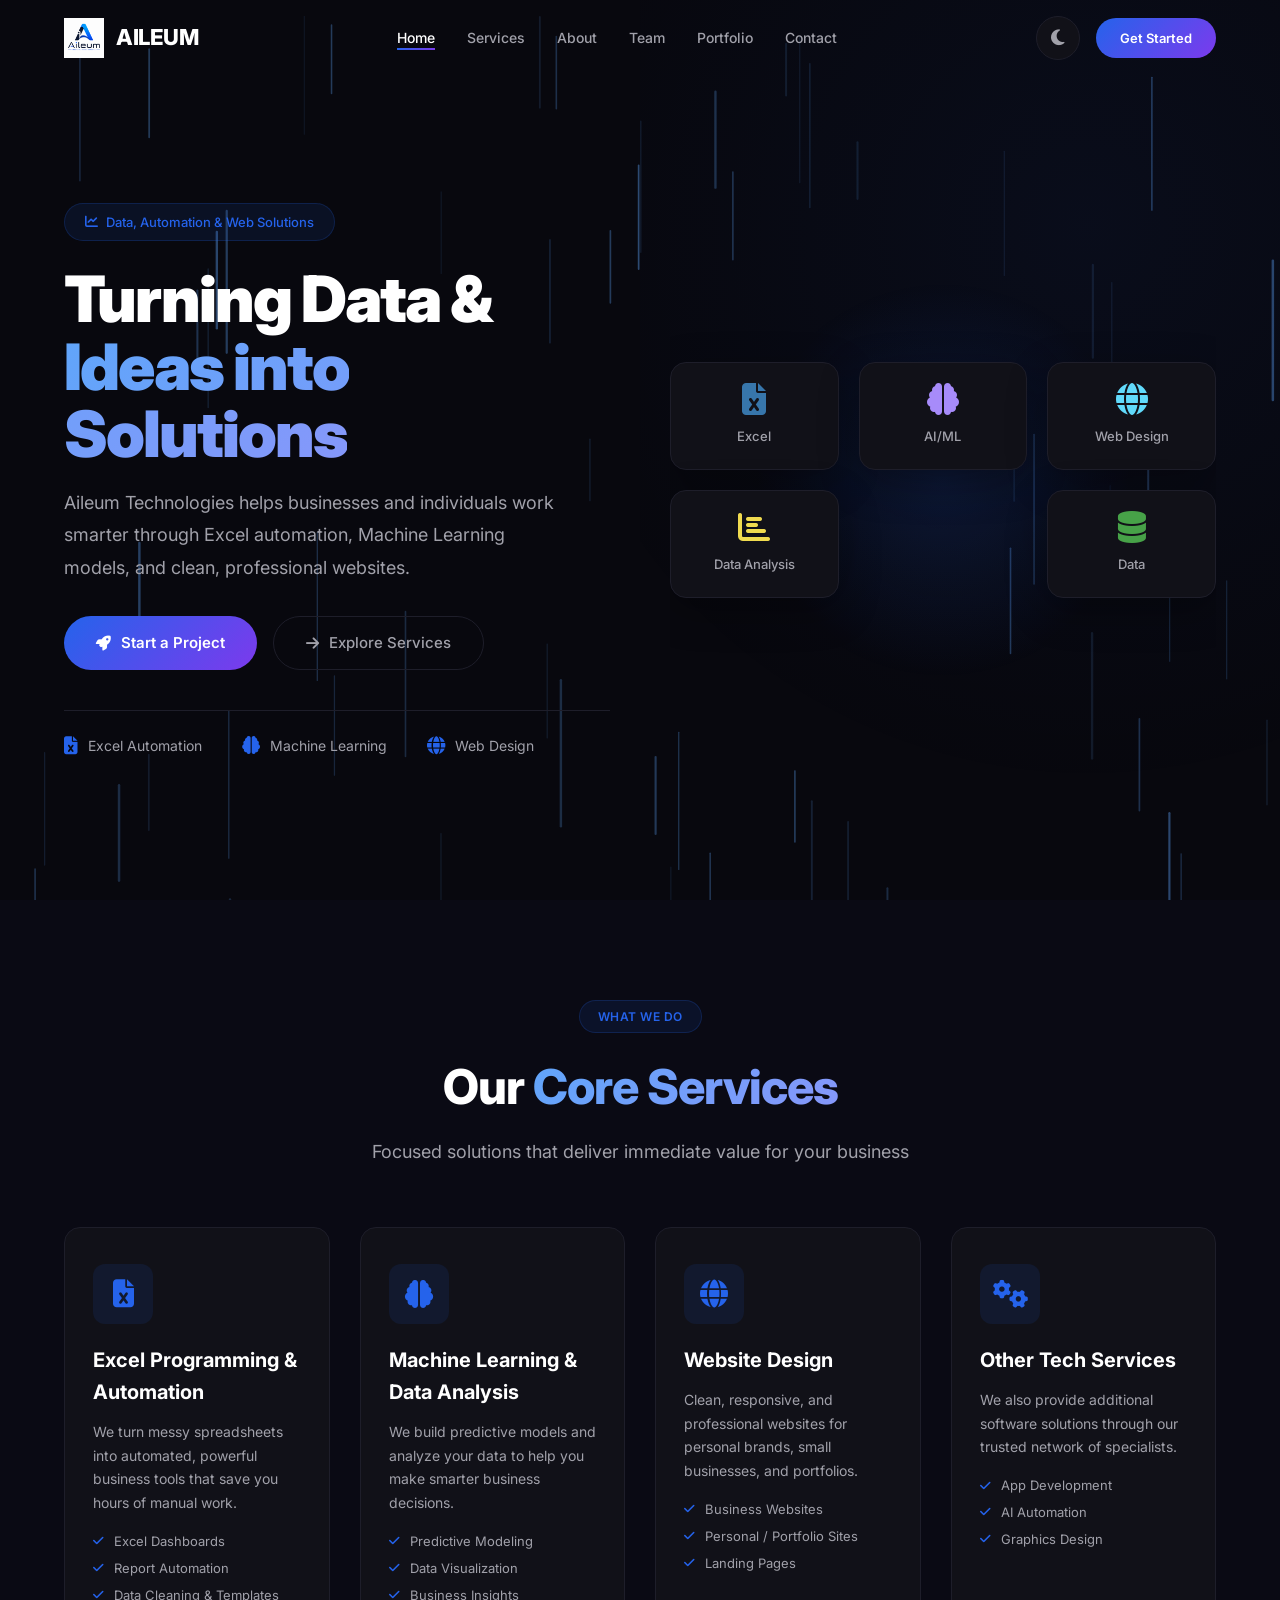
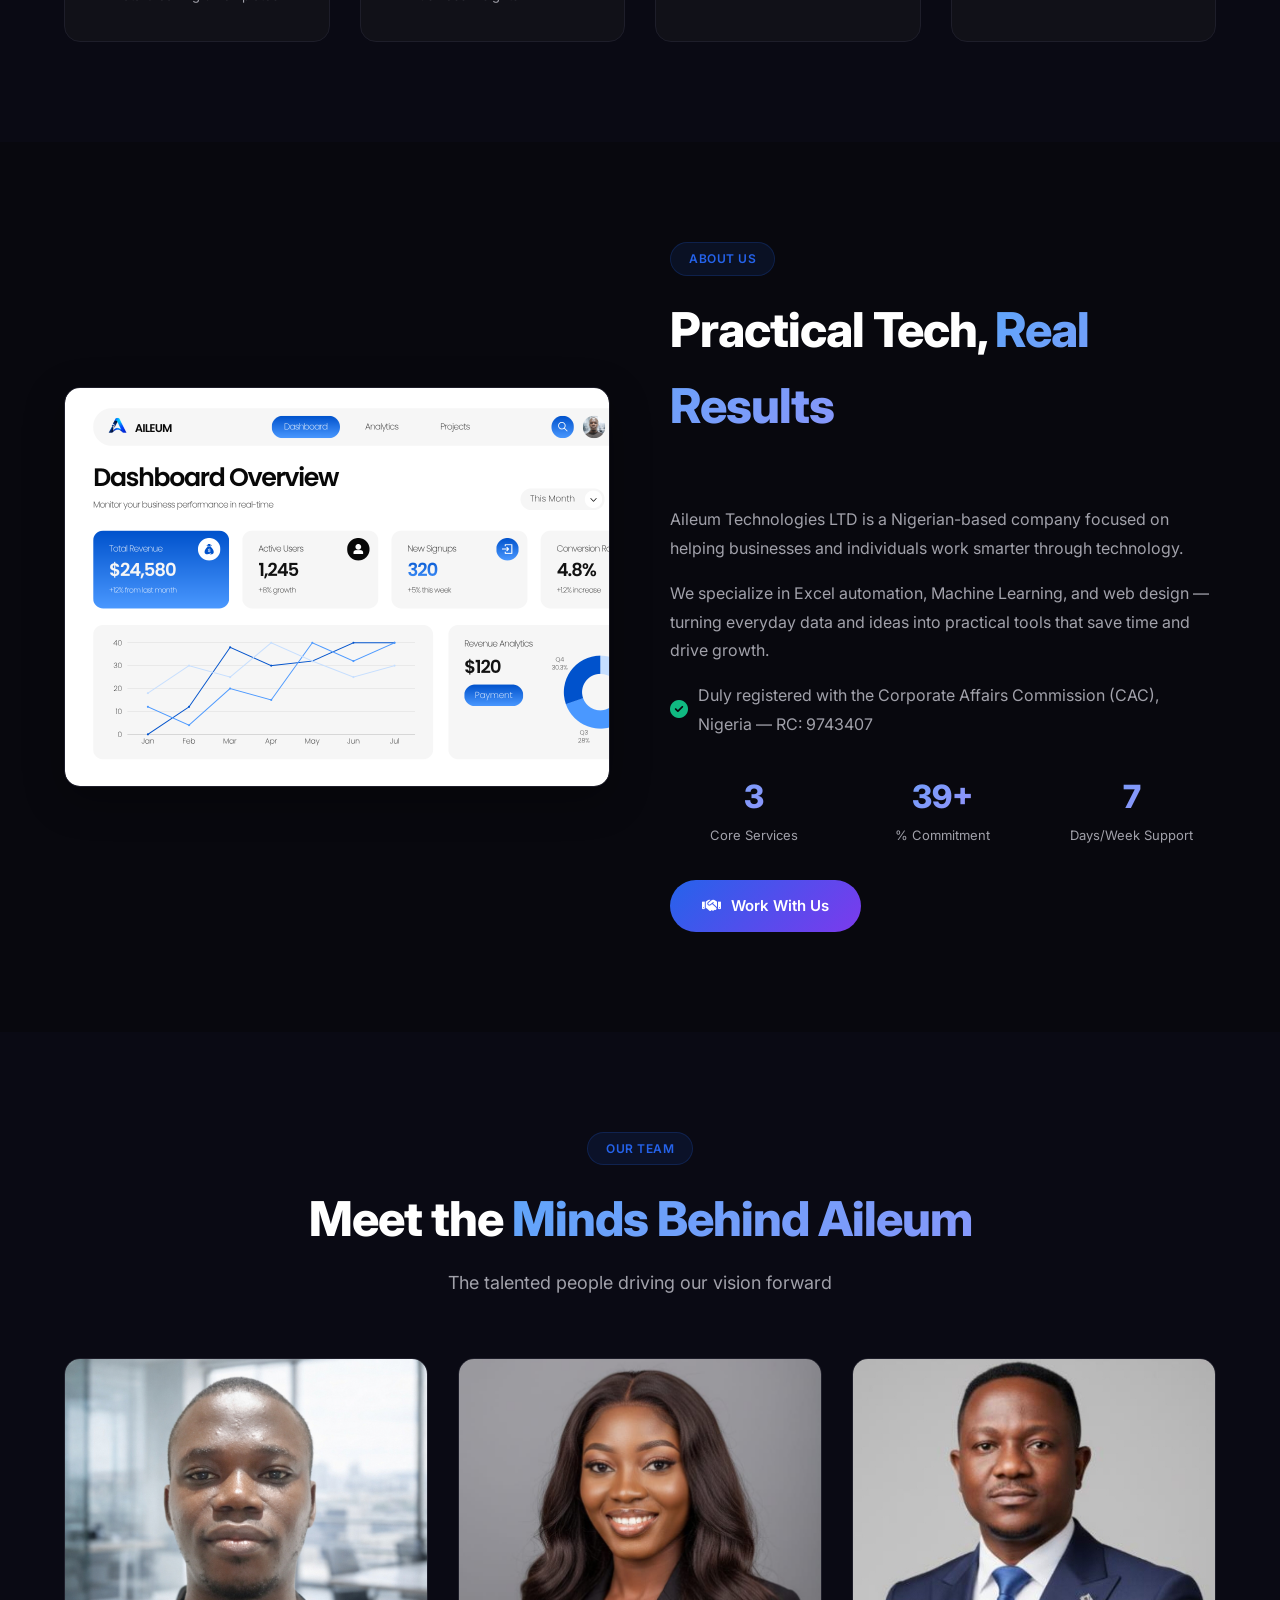
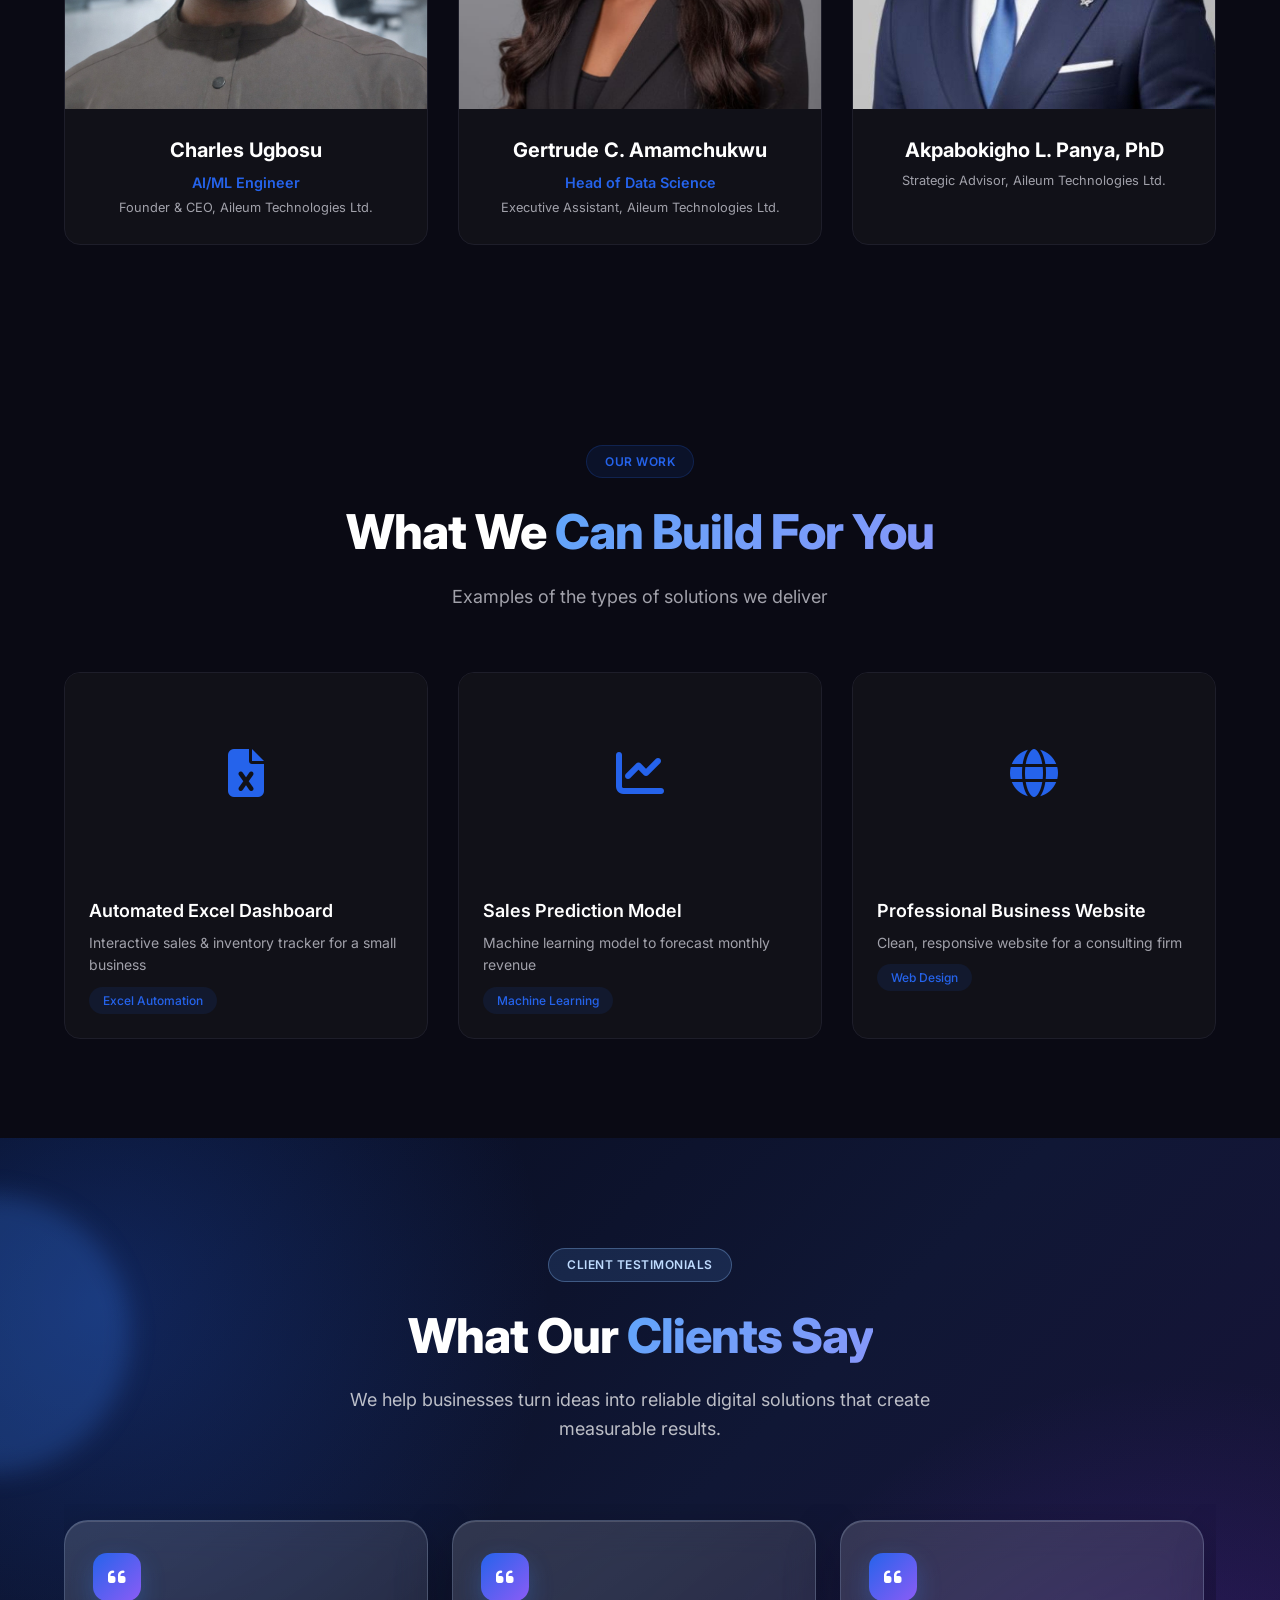
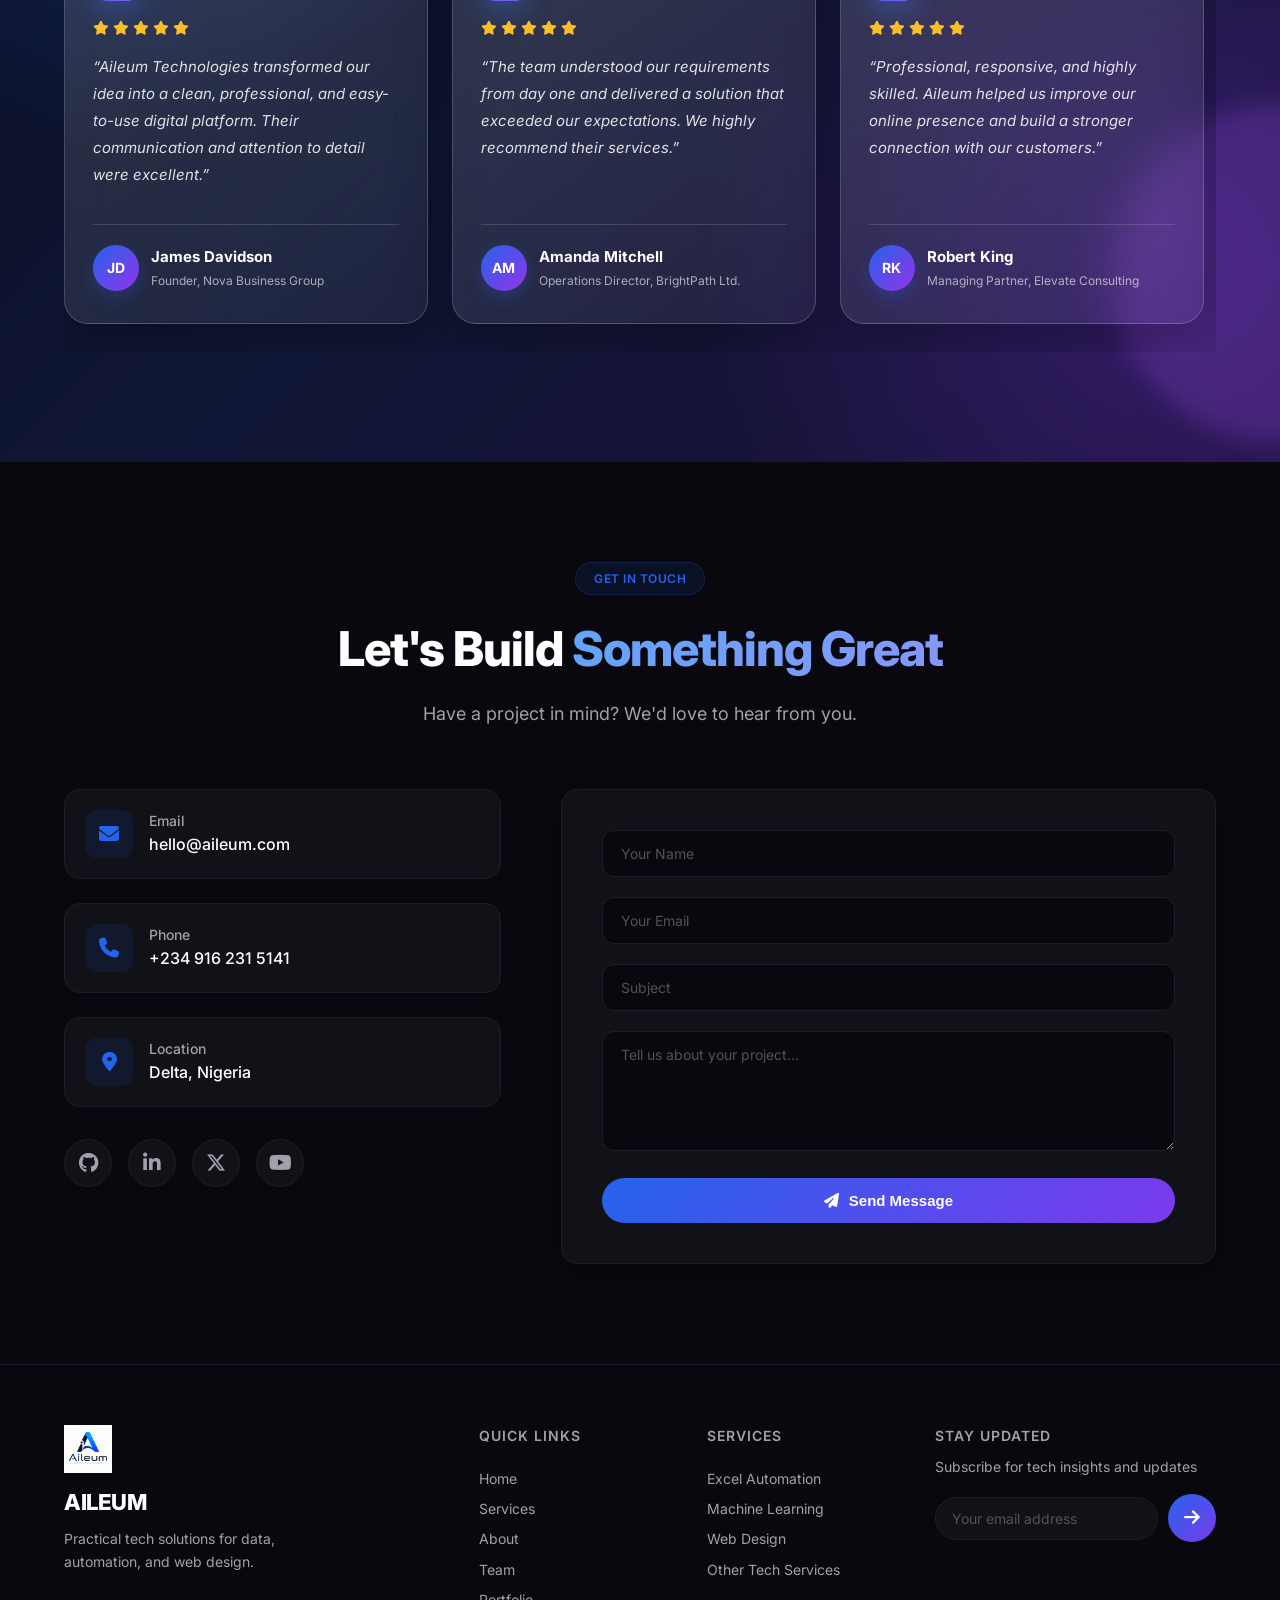
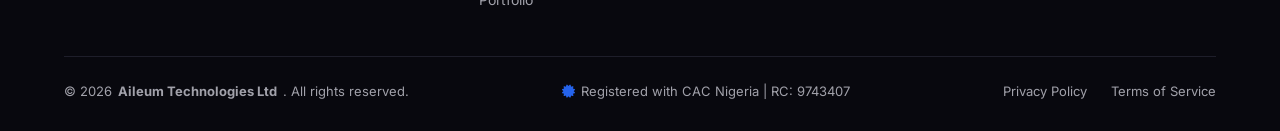
==== index.html @ 76334ee2 "Update image file extensions in about slider" ====
<!DOCTYPE html>
<html lang="en">
<head>
    <meta charset="UTF-8" />
    <meta name="viewport" content="width=device-width, initial-scale=1.0" />
    <meta name="description" content="Aileum Technologies Ltd. – Data, Excel Automation & Web Design Services in Nigeria" />
    <title>Aileum Technologies Ltd. – Data & Software Solutions</title>

<!-- ===== CANONICAL TAG ===== -->
<link rel="canonical" href="https://aileum.com/" />
    
    <!-- ===== FAVICONS & APP ICONS ===== -->
    <!-- Standard favicon -->
    <link rel="icon" type="image/png" sizes="16x16" href="favicon-16x16.png" />
    <link rel="icon" type="image/png" sizes="32x32" href="favicon-32x32.png" />
    <link rel="shortcut icon" href="favicon.ico" />
    
    <!-- Apple Touch Icon (for iOS devices) -->
    <link rel="apple-touch-icon" sizes="180x180" href="apple-touch-icon.png" />
    
    <!-- Android Chrome icons -->
    <link rel="icon" type="image/png" sizes="192x192" href="android-chrome-192x192.png" />
    <link rel="icon" type="image/png" sizes="512x512" href="android-chrome-512x512.png" />
    
    <!-- Web App Manifest (for PWA support) -->
    <link rel="manifest" href="site.webmanifest" />
    
    <!-- Theme color for mobile browsers -->
    <meta name="theme-color" content="#08080e" />
    <meta name="msapplication-TileColor" content="#08080e" />
    <meta name="msapplication-TileImage" content="android-chrome-192x192.png" />
    
    <!-- ===== FONTS & LIBRARIES ===== -->
    <!-- Google Fonts -->
    <link href="https://fonts.googleapis.com/css2?family=Inter:wght@300;400;500;600;700;800;900&display=swap" rel="stylesheet" />
    
    <!-- Font Awesome 6 (Free) -->
    <link rel="stylesheet" href="https://cdnjs.cloudflare.com/ajax/libs/font-awesome/6.5.1/css/all.min.css" />
    
    <!-- AOS Animation Library -->
    <link href="https://unpkg.com/aos@2.3.1/dist/aos.css" rel="stylesheet" />
    
    <!-- Custom CSS -->
    <link rel="stylesheet" href="assets/css/style.css" />
</head>
<body>
    <!-- ============ FALLING LINES BACKGROUND ============ -->
<canvas id="fallingLines"></canvas>

    <!-- ============ PRELOADER ============ -->
    <div id="preloader">
        <div class="loader"></div>
    </div>

    <!-- ============ NAVIGATION ============ -->
    <header id="navbar">
        <nav class="container">
            <div class="logo">
                <img src="images/aileum.png" alt="Aileum Technologies Logo" />
                <span>AILEUM</span>
            </div>
            
            <ul class="nav-links" id="navLinks">
                <li><a href="#home" class="active">Home</a></li>
                <li><a href="#services">Services</a></li>
                <li><a href="#about">About</a></li>
                <li><a href="#team">Team</a></li> 
                <li><a href="#portfolio">Portfolio</a></li>
               <!-- <li><a href="events.html" class="active">Events</a></li> -->
                <li><a href="#contact">Contact</a></li>
            </ul>
            
            <div class="nav-actions">
                <button class="theme-toggle" id="themeToggle" aria-label="Toggle theme">
                    <i class="fas fa-moon"></i>
                    <i class="fas fa-sun"></i>
                </button>
                <a href="#contact" class="btn-primary btn-sm">Get Started</a>
                <div class="hamburger" id="hamburger">
                    <span></span>
                    <span></span>
                    <span></span>
                </div>
            </div>
        </nav>
    </header>

    <!-- ============ HERO SECTION ============ -->
    <section id="home" class="hero">
        <div class="container">
            <div class="hero-grid">
                <div class="hero-content" data-aos="fade-up" data-aos-duration="1000">
                    <div class="hero-badge">
                        <i class="fas fa-chart-line"></i> Data, Automation & Web Solutions
                    </div>
                    <h1>
                        Turning Data & <br />
                        <span class="gradient-text">Ideas into Solutions</span>
                    </h1>
                    <p>
                        Aileum Technologies helps businesses and individuals work smarter through 
                        Excel automation, Machine Learning models, and clean, professional websites.
                    </p>
                    <div class="hero-buttons">
                        <a href="#contact" class="btn-primary">
                            <i class="fas fa-rocket"></i> Start a Project
                        </a>
                        <a href="#services" class="btn-secondary">
                            <i class="fas fa-arrow-right"></i> Explore Services
                        </a>
                    </div>
                    
                    <!-- Trust indicators -->
                    <div class="trust-indicators">
                        <div class="trust-item">
                            <i class="fas fa-file-excel"></i>
                            <span>Excel Automation</span>
                        </div>
                        <div class="trust-item">
                            <i class="fas fa-brain"></i>
                            <span>Machine Learning</span>
                        </div>
                        <div class="trust-item">
                            <i class="fas fa-globe"></i>
                            <span>Web Design</span>
                        </div>
                    </div>
                </div>
                
                <div class="hero-visual" data-aos="fade-left" data-aos-duration="1000">
                    <div class="floating-cards">
                        <div class="float-card card-1">
                            <i class="fas fa-file-excel"></i>
                            <span>Excel</span>
                        </div>
                        <div class="float-card card-2">
                            <i class="fas fa-brain"></i>
                            <span>AI/ML</span>
                        </div>
                        <div class="float-card card-3">
                            <i class="fas fa-globe"></i>
                            <span>Web Design</span>
                        </div>
                        <div class="float-card card-4">
                            <i class="fas fa-chart-bar"></i>
                            <span>Data Analysis</span>
                        </div>
                        <div class="float-card card-5">
                            <i class="fas fa-database"></i>
                            <span>Data</span>
                        </div>
                    </div>
                    <div class="hero-glow"></div>
                </div>
            </div>
        </div>
    </section>

    <!-- ============ SERVICES SECTION ============ -->
    <section id="services" class="services">
        <div class="container">
            <div class="section-header" data-aos="fade-up">
                <span class="section-tag">What We Do</span>
                <h2>Our <span class="gradient-text">Core Services</span></h2>
                <p>Focused solutions that deliver immediate value for your business</p>
            </div>
            
            <div class="services-grid">
                <div class="service-card" data-aos="fade-up" data-aos-delay="100">
                    <div class="service-icon">
                        <i class="fas fa-file-excel"></i>
                    </div>
                    <h3>Excel Programming & Automation</h3>
                    <p>We turn messy spreadsheets into automated, powerful business tools that save you hours of manual work.</p>
                    <ul class="service-features">
                        <li><i class="fas fa-check"></i> Excel Dashboards</li>
                        <li><i class="fas fa-check"></i> Report Automation</li>
                        <li><i class="fas fa-check"></i> Data Cleaning & Templates</li>
                    </ul>
                </div>
                
                <div class="service-card" data-aos="fade-up" data-aos-delay="200">
                    <div class="service-icon">
                        <i class="fas fa-brain"></i>
                    </div>
                    <h3>Machine Learning & Data Analysis</h3>
                    <p>We build predictive models and analyze your data to help you make smarter business decisions.</p>
                    <ul class="service-features">
                        <li><i class="fas fa-check"></i> Predictive Modeling</li>
                        <li><i class="fas fa-check"></i> Data Visualization</li>
                        <li><i class="fas fa-check"></i> Business Insights</li>
                    </ul>
                </div>
                
                <div class="service-card" data-aos="fade-up" data-aos-delay="300">
                    <div class="service-icon">
                        <i class="fas fa-globe"></i>
                    </div>
                    <h3>Website Design</h3>
                    <p>Clean, responsive, and professional websites for personal brands, small businesses, and portfolios.</p>
                    <ul class="service-features">
                        <li><i class="fas fa-check"></i> Business Websites</li>
                        <li><i class="fas fa-check"></i> Personal / Portfolio Sites</li>
                        <li><i class="fas fa-check"></i> Landing Pages</li>
                    </ul>
                </div>
                
                <div class="service-card" data-aos="fade-up" data-aos-delay="400">
                    <div class="service-icon">
                        <i class="fas fa-cogs"></i>
                    </div>
                    <h3>Other Tech Services</h3>
                    <p>We also provide additional software solutions through our trusted network of specialists.</p>
                    <ul class="service-features">
                        <li><i class="fas fa-check"></i> App Development</li>
                        <li><i class="fas fa-check"></i> AI Automation</li>
                        <li><i class="fas fa-check"></i> Graphics Design</li>
                    </ul>
                </div>
            </div>
        </div>
    </section>

<!-- ============ ABOUT SECTION ============ -->
<section id="about" class="about">
    <div class="container">
        <div class="about-grid">
            <div class="about-image" data-aos="fade-right">
                <div class="about-slider">
                    <div class="slider-container">
                        <div class="slider-wrapper">
                            <div class="slider-slide">
                                <img src="images/about-1.png" alt="Aileum Technologies Office" />
                            </div>
                            <div class="slider-slide">
                                <img src="images/about-2.png" alt="Team Collaboration" />
                            </div>
                            <div class="slider-slide">
                                <img src="images/about-3.png" alt="Technology Solutions" />
                            </div>
                        </div>
                    </div>
                </div>
            </div>
            <div class="about-content" data-aos="fade-left">
                <div class="section-header" style="text-align: left;">
                    <span class="section-tag">About Us</span>
                    <h2>Practical Tech, <span class="gradient-text">Real Results</span></h2>
                </div>
                <p>
                    Aileum Technologies LTD is a Nigerian-based company focused on helping businesses 
                    and individuals work smarter through technology.
                </p>
                <p>
                    We specialize in Excel automation, Machine Learning, and web design — turning 
                    everyday data and ideas into practical tools that save time and drive growth.
                </p>
                <p style="display: flex; align-items: center; gap: 10px; color: var(--text-secondary);">
                    <i class="fas fa-check-circle" style="color: #10b981; font-size: 18px;"></i>
                    Duly registered with the Corporate Affairs Commission (CAC), Nigeria — RC: 9743407
                </p>
                <div class="about-stats">
                    <div class="stat">
                        <span class="stat-number" data-count="3">0</span>
                        <span class="stat-label">Core Services</span>
                    </div>
                    <div class="stat">
                        <span class="stat-number" data-count="100">0</span>
                        <span class="stat-label">% Commitment</span>
                    </div>
                    <div class="stat">
                        <span class="stat-number" data-count="7">0</span>
                        <span class="stat-label">Days/Week Support</span>
                    </div>
                </div>
                <a href="#contact" class="btn-primary">
                    <i class="fas fa-handshake"></i> Work With Us
                </a>
            </div>
        </div>
    </div>
</section>
    
    <!-- ============ TEAM SECTION ============ -->
<section id="team" class="team">
    <div class="container">
        <div class="section-header" data-aos="fade-up">
            <span class="section-tag">Our Team</span>
            <h2>Meet the <span class="gradient-text">Minds Behind Aileum</span></h2>
            <p>The talented people driving our vision forward</p>
        </div>
        
        <div class="team-grid">
            <!-- Team Member 1 -->
            <div class="team-card" data-aos="fade-up" data-aos-delay="100">
                <div class="team-image">
                    <img src="images/charles_ugbosu.png" alt="Charles Ugbosu" />
                    <div class="team-social">
                        <!-- <a href="https://x.com/your-handle" target="_blank" aria-label="X (Twitter)"><i class="fab fa-x-twitter"></i></a> -->
                        <a href="https://www.linkedin.com/in/charles-ugbosu-269150221" target="_blank" aria-label="LinkedIn"><i class="fab fa-linkedin-in"></i></a>
                        <a href="https://github.com/Uczas" target="_blank" aria-label="GitHub"><i class="fab fa-github"></i></a>
                    </div>
                </div>
                <div class="team-info">
                    <h3>Charles Ugbosu</h3>
                    <span class="team-role">AI/ML Engineer</span>
                    <span class="team-company">Founder & CEO, Aileum Technologies Ltd.</span>
                </div>
            </div>

            <!-- Team Member 2 -->
            <div class="team-card" data-aos="fade-up" data-aos-delay="200">
                <div class="team-image">
                    <img src="images/gertrude.jpg" alt="Team Member 2" />
                    <div class="team-social">
                        <a href="https://x.com/your-handle" target="_blank" aria-label="X (Twitter)"><i class="fab fa-x-twitter"></i></a>
                        <a href="https://www.linkedin.com/in/your-handle" target="_blank" aria-label="LinkedIn"><i class="fab fa-linkedin-in"></i></a>
                        <a href="https://github.com/your-handle" target="_blank" aria-label="GitHub"><i class="fab fa-github"></i></a>
                    </div>
                </div>
                <div class="team-info">
                    <h3>Gertrude C. Amamchukwu</h3>
                    <span class="team-role">Head of Data Science</span>
                    <span class="team-company">Executive Assistant, Aileum Technologies Ltd.</span>
                </div>
            </div>

            <!-- Team Member 3 -->
            <div class="team-card" data-aos="fade-up" data-aos-delay="300">
                <div class="team-image">
                    <img src="images/panya.jpg" alt="Team Member 3" />
                    <div class="team-social">
                        <a href="https://x.com/IghoLight" target="_blank" aria-label="X (Twitter)"><i class="fab fa-x-twitter"></i></a>
                       <!-- <a href="https://x.com/IghoLight" target="_blank" aria-label="LinkedIn"><i class="fab fa-linkedin-in"></i></a> -->
                        <a href="https://www.instagram.com/igholight123?utm_source=qr&igsh=NTAwOWNvMGNyeWFr" target="_blank" aria-label="Instagram"><i class="fab fa-instagram"></i></a>
                    </div>
                </div>
                <div class="team-info">
                    <h3>Akpabokigho L. Panya, PhD</h3>
                    <!-- <span class="team-role">Data Analyst</span> -->
                    <span class="team-company">Strategic Advisor, Aileum Technologies Ltd.</span>
                </div>
            </div>
        </div>
    </div>
</section>

    <!-- ============ PORTFOLIO SECTION ============ -->
    <section id="portfolio" class="portfolio">
        <div class="container">
            <div class="section-header" data-aos="fade-up">
                <span class="section-tag">Our Work</span>
                <h2>What We <span class="gradient-text">Can Build For You</span></h2>
                <p>Examples of the types of solutions we deliver</p>
            </div>
            
            <div class="portfolio-grid">
                <div class="portfolio-item" data-aos="flip-up" data-aos-delay="100">
                    <div class="portfolio-image">
                        <i class="fas fa-file-excel"></i>
                    </div>
                    <div class="portfolio-info">
                        <h4>Automated Excel Dashboard</h4>
                        <p>Interactive sales & inventory tracker for a small business</p>
                        <span class="portfolio-tag">Excel Automation</span>
                    </div>
                </div>
                
                <div class="portfolio-item" data-aos="flip-up" data-aos-delay="200">
                    <div class="portfolio-image">
                        <i class="fas fa-chart-line"></i>
                    </div>
                    <div class="portfolio-info">
                        <h4>Sales Prediction Model</h4>
                        <p>Machine learning model to forecast monthly revenue</p>
                        <span class="portfolio-tag">Machine Learning</span>
                    </div>
                </div>
                
                <div class="portfolio-item" data-aos="flip-up" data-aos-delay="300">
                    <div class="portfolio-image">
                        <i class="fas fa-globe"></i>
                    </div>
                    <div class="portfolio-info">
                        <h4>Professional Business Website</h4>
                        <p>Clean, responsive website for a consulting firm</p>
                        <span class="portfolio-tag">Web Design</span>
                    </div>
                </div>
            </div>
        </div>
    </section>

    <!-- ========================================
     TESTIMONIALS SECTION
     ======================================== -->
<section class="testimonials" id="testimonials">
    <div class="container">

        <div class="section-header" data-aos="fade-up">
            <span class="section-tag">Client Testimonials</span>

            <h2>
                What Our
                <span class="gradient-text">Clients Say</span>
            </h2>

            <p>
                We help businesses turn ideas into reliable digital solutions
                that create measurable results.
            </p>
        </div>

        <div
            class="testimonials-scroll"
            id="testimonialsScroll"
            role="region"
            aria-label="Client testimonials"
            tabindex="0"
            data-aos="fade-up"
        >

            <!-- Testimonial 1 -->
            <article class="testimonial-card">
                <div class="testimonial-quote" aria-hidden="true">
                    <i class="fas fa-quote-left"></i>
                </div>

                <div
                    class="testimonial-rating"
                    aria-label="5 out of 5 stars"
                >
                    <i class="fas fa-star" aria-hidden="true"></i>
                    <i class="fas fa-star" aria-hidden="true"></i>
                    <i class="fas fa-star" aria-hidden="true"></i>
                    <i class="fas fa-star" aria-hidden="true"></i>
                    <i class="fas fa-star" aria-hidden="true"></i>
                </div>

                <blockquote>
                    “Aileum Technologies transformed our idea into a clean,
                    professional, and easy-to-use digital platform. Their
                    communication and attention to detail were excellent.”
                </blockquote>

                <div class="testimonial-author">
                    <div
                        class="testimonial-avatar"
                        aria-hidden="true"
                    >
                        JD
                    </div>

                    <div>
                        <h4>James Davidson</h4>
                        <span>Founder, Nova Business Group</span>
                    </div>
                </div>
            </article>

            <!-- Testimonial 2 -->
            <article class="testimonial-card">
                <div class="testimonial-quote" aria-hidden="true">
                    <i class="fas fa-quote-left"></i>
                </div>

                <div
                    class="testimonial-rating"
                    aria-label="5 out of 5 stars"
                >
                    <i class="fas fa-star" aria-hidden="true"></i>
                    <i class="fas fa-star" aria-hidden="true"></i>
                    <i class="fas fa-star" aria-hidden="true"></i>
                    <i class="fas fa-star" aria-hidden="true"></i>
                    <i class="fas fa-star" aria-hidden="true"></i>
                </div>

                <blockquote>
                    “The team understood our requirements from day one and
                    delivered a solution that exceeded our expectations. We
                    highly recommend their services.”
                </blockquote>

                <div class="testimonial-author">
                    <div
                        class="testimonial-avatar"
                        aria-hidden="true"
                    >
                        AM
                    </div>

                    <div>
                        <h4>Amanda Mitchell</h4>
                        <span>Operations Director, BrightPath Ltd.</span>
                    </div>
                </div>
            </article>

            <!-- Testimonial 3 -->
            <article class="testimonial-card">
                <div class="testimonial-quote" aria-hidden="true">
                    <i class="fas fa-quote-left"></i>
                </div>

                <div
                    class="testimonial-rating"
                    aria-label="5 out of 5 stars"
                >
                    <i class="fas fa-star" aria-hidden="true"></i>
                    <i class="fas fa-star" aria-hidden="true"></i>
                    <i class="fas fa-star" aria-hidden="true"></i>
                    <i class="fas fa-star" aria-hidden="true"></i>
                    <i class="fas fa-star" aria-hidden="true"></i>
                </div>

                <blockquote>
                    “Professional, responsive, and highly skilled. Aileum
                    helped us improve our online presence and build a stronger
                    connection with our customers.”
                </blockquote>

                <div class="testimonial-author">
                    <div
                        class="testimonial-avatar"
                        aria-hidden="true"
                    >
                        RK
                    </div>

                    <div>
                        <h4>Robert King</h4>
                        <span>Managing Partner, Elevate Consulting</span>
                    </div>
                </div>
            </article>

            <!-- Testimonial 4 -->
            <article class="testimonial-card">
                <div class="testimonial-quote" aria-hidden="true">
                    <i class="fas fa-quote-left"></i>
                </div>

                <div
                    class="testimonial-rating"
                    aria-label="5 out of 5 stars"
                >
                    <i class="fas fa-star" aria-hidden="true"></i>
                    <i class="fas fa-star" aria-hidden="true"></i>
                    <i class="fas fa-star" aria-hidden="true"></i>
                    <i class="fas fa-star" aria-hidden="true"></i>
                    <i class="fas fa-star" aria-hidden="true"></i>
                </div>

                <blockquote>
                    “Working with Aileum was a smooth and enjoyable experience.
                    They were creative, dependable, and delivered everything
                    on schedule.”
                </blockquote>

                <div class="testimonial-author">
                    <div
                        class="testimonial-avatar"
                        aria-hidden="true"
                    >
                        SL
                    </div>

                    <div>
                        <h4>Sarah Lewis</h4>
                        <span>CEO, Vertex Solutions</span>
                    </div>
                </div>
            </article>

            <!-- Testimonial 5 -->
            <article class="testimonial-card">
                <div class="testimonial-quote" aria-hidden="true">
                    <i class="fas fa-quote-left"></i>
                </div>

                <div
                    class="testimonial-rating"
                    aria-label="5 out of 5 stars"
                >
                    <i class="fas fa-star" aria-hidden="true"></i>
                    <i class="fas fa-star" aria-hidden="true"></i>
                    <i class="fas fa-star" aria-hidden="true"></i>
                    <i class="fas fa-star" aria-hidden="true"></i>
                    <i class="fas fa-star" aria-hidden="true"></i>
                </div>

                <blockquote>
                    “Our new website looks better, performs faster, and gives
                    our customers a much better experience. We are very happy
                    with the final result.”
                </blockquote>

                <div class="testimonial-author">
                    <div
                        class="testimonial-avatar"
                        aria-hidden="true"
                    >
                        MO
                    </div>

                    <div>
                        <h4>Michael Okoro</h4>
                        <span>Director, Crestline Enterprises</span>
                    </div>
                </div>
            </article>

        </div>

    </div>
</section>

    <!-- ============ CONTACT SECTION ============ -->
    <section id="contact" class="contact">
        <div class="container">
            <div class="section-header" data-aos="fade-up">
                <span class="section-tag">Get in Touch</span>
                <h2>Let's Build <span class="gradient-text">Something Great</span></h2>
                <p>Have a project in mind? We'd love to hear from you.</p>
            </div>
            
            <div class="contact-grid">
                <div class="contact-info" data-aos="fade-right">
                    <div class="contact-card">
                        <i class="fas fa-envelope"></i>
                        <div>
                            <h4>Email</h4>
                            <a href="mailto:hello@aileum.com">hello@aileum.com</a>
                        </div>
                    </div>
                    <div class="contact-card">
                        <i class="fas fa-phone"></i>
                        <div>
                            <h4>Phone</h4>
                            <a href="tel:+2349162315141">+234 916 231 5141</a>
                        </div>
                    </div>
                    <div class="contact-card">
                        <i class="fas fa-map-marker-alt"></i>
                        <div>
                            <h4>Location</h4>
                            <p>Delta, Nigeria</p>
                        </div>
                    </div>
                    <div class="social-links">
                        <a href="https://github.com/Aileum-Technologies-LTD" target="_blank" aria-label="GitHub"><i class="fab fa-github"></i></a>
                        <a href="https://www.linkedin.com/company/aileum/" target="_blank" aria-label="LinkedIn"><i class="fab fa-linkedin-in"></i></a>
                        <a href="#" target="_blank" aria-label="Twitter"><i class="fab fa-x-twitter"></i></a>
                        <a href="#" target="_blank" aria-label="YouTube"><i class="fab fa-youtube"></i></a>
                    </div>
                </div>
                
<form
          class="contact-form"
          data-aos="fade-left"
          id="contactForm"
          action="https://formspree.io/f/xwlkkyrv"
          method="POST"
        >
          <div class="form-group">
            <input
              type="text"
              id="name"
              name="name"
              placeholder="Your Name"
              required
            />
          </div>
        
          <div class="form-group">
            <input
              type="email"
              id="email"
              name="email"
              placeholder="Your Email"
              required
            />
          </div>
        
          <div class="form-group">
            <input
              type="text"
              id="subject"
              name="subject"
              placeholder="Subject"
            />
          </div>
        
          <div class="form-group">
            <textarea
              id="message"
              name="message"
              rows="5"
              placeholder="Tell us about your project..."
              required
            ></textarea>
          </div>
        
          <button type="submit" class="btn-primary">
            <i class="fas fa-paper-plane"></i>
            Send Message
          </button>
</form>

            </div>
        </div>
    </section>

    <!-- ============ FOOTER ============ -->
    <footer>
        <div class="container">
            <div class="footer-grid">
                <div class="footer-brand">
                    <img src="images/aileum.png" alt="Aileum Technologies" />
                    <h3>AILEUM</h3>
                    <p>Practical tech solutions for data, automation, and web design.</p>
                </div>
                <div class="footer-links">
                    <h4>Quick Links</h4>
                    <a href="#home">Home</a>
                    <a href="#services">Services</a>
                    <a href="#about">About</a>
                    <a href="#team">Team</a> 
                    <a href="#portfolio">Portfolio</a>
                </div>
                <div class="footer-links">
                    <h4>Services</h4>
                    <a href="#services">Excel Automation</a>
                    <a href="#services">Machine Learning</a>
                    <a href="#services">Web Design</a>
                    <a href="#services">Other Tech Services</a>
                </div>
                <div class="footer-newsletter">
                    <h4>Stay Updated</h4>
                    <p>Subscribe for tech insights and updates</p>
                    
                    <form id="newsletterForm" action="https://formspree.io/f/mnpqqwyp" method="POST">
                            <input
                                type="email"
                                name="email"
                                placeholder="Your email address"
                                required
                            >
                        
                            <button
                                type="submit"
                                class="newsletter-submit"
                                aria-label="Subscribe"
                            >
                                <i class="fas fa-arrow-right"></i>
                            </button>
                    </form>
                    
                    <p id="newsletterStatus" aria-live="polite"></p>


                </div>
            </div>
            <div class="footer-bottom">
                <p>&copy; 2026 <strong>Aileum Technologies Ltd</strong>. All rights reserved.</p>
                <p>
                    <i class="fas fa-certificate"></i>
                    Registered with CAC Nigeria | RC: 9743407
                </p>
                <div class="footer-legal">
                    <a href="#">Privacy Policy</a>
                    <a href="#">Terms of Service</a>
                </div>
            </div>
        </div>
    </footer>

    <!-- ============ SCRIPTS ============ -->
    <script src="https://unpkg.com/aos@2.3.1/dist/aos.js"></script>
    <script src="assets/javascript/main.js"></script>
</body>
</html>
---- assets/css/style.css ----
/* ========================================
   CSS VARIABLES – DARK MODE (Default)
   ======================================== */
:root {
    --primary: #2563eb;
    --primary-dark: #1d4ed8;
    --primary-light: #60a5fa;
    --secondary: #7c3aed;
    
    /* Backgrounds */
    --bg-body: #08080e;
    --bg-card: #111118;
    --bg-section: #0a0a14;
    --bg-input: #08080e;
    --bg-nav: rgba(8, 8, 14, 0.92);
    
    /* Borders */
    --border-color: #1e1e2a;
    --border-hover: rgba(37, 99, 235, 0.4);
    
    /* Text */
    --text-primary: #ffffff;
    --text-secondary: #a1a1aa;
    --text-muted: #52525b;
    --text-nav: #a1a1aa;
    --text-nav-hover: #ffffff;
    
    /* Effects */
    --gradient-1: linear-gradient(135deg, #2563eb, #7c3aed);
    --gradient-2: linear-gradient(135deg, #60a5fa, #a78bfa);
    --shadow: 0 8px 32px rgba(0, 0, 0, 0.4);
    --shadow-card: 0 12px 40px rgba(0, 0, 0, 0.3);
    --shadow-btn: 0 8px 30px rgba(37, 99, 235, 0.35);
    
    --radius: 16px;
    --transition: all 0.3s cubic-bezier(0.4, 0, 0.2, 1);
}

/* ========================================
   CSS VARIABLES – LIGHT MODE
   ======================================== */
[data-theme="light"] {
    /* Backgrounds */
    --bg-body: #f8fafc;
    --bg-card: #ffffff;
    --bg-section: #f1f5f9;
    --bg-input: #ffffff;
    --bg-nav: rgba(255, 255, 255, 0.92);
    
    /* Borders */
    --border-color: #e2e8f0;
    --border-hover: rgba(37, 99, 235, 0.5);
    
    /* Text */
    --text-primary: #0f172a;
    --text-secondary: #475569;
    --text-muted: #94a3b8;
    --text-nav: #475569;
    --text-nav-hover: #0f172a;
    
    /* Effects */
    --gradient-1: linear-gradient(135deg, #2563eb, #7c3aed);
    --gradient-2: linear-gradient(135deg, #2563eb, #7c3aed);
    --shadow: 0 8px 32px rgba(0, 0, 0, 0.1);
    --shadow-card: 0 12px 40px rgba(0, 0, 0, 0.08);
    --shadow-btn: 0 8px 30px rgba(37, 99, 235, 0.25);
}

/* ========================================
   GLOBAL RESET
   ======================================== */
* {
    margin: 0;
    padding: 0;
    box-sizing: border-box;
}

html {
    scroll-behavior: smooth;
}

body {
    font-family: 'Inter', sans-serif;
    background: var(--bg-body);
    color: var(--text-primary);
    line-height: 1.6;
    overflow-x: hidden;
    transition: background 0.4s ease, color 0.4s ease;
}

.container {
    max-width: 1200px;
    margin: 0 auto;
    padding: 0 24px;
}

a {
    text-decoration: none;
    color: inherit;
}

img {
    max-width: 100%;
    display: block;
}

/* ========================================
   PRELOADER
   ======================================== */
#preloader {
    position: fixed;
    top: 0;
    left: 0;
    width: 100%;
    height: 100%;
    background: var(--bg-body);
    display: flex;
    justify-content: center;
    align-items: center;
    z-index: 9999;
    transition: opacity 0.5s ease;
}

#preloader.hide {
    opacity: 0;
    pointer-events: none;
}

.loader {
    width: 48px;
    height: 48px;
    border: 3px solid var(--border-color);
    border-top-color: var(--primary);
    border-radius: 50%;
    animation: spin 0.8s linear infinite;
}

@keyframes spin {
    to { transform: rotate(360deg); }
}

/* ========================================
   GRADIENT TEXT
   ======================================== */
.gradient-text {
    background: var(--gradient-2);
    -webkit-background-clip: text;
    -webkit-text-fill-color: transparent;
    background-size: 200% auto;
    animation: shimmer 4s ease-in-out infinite;
}

@keyframes shimmer {
    0%, 100% { background-position: 0% center; }
    50% { background-position: 200% center; }
}

/* ========================================
   BUTTONS
   ======================================== */
.btn-primary {
    display: inline-flex;
    align-items: center;
    gap: 10px;
    padding: 14px 32px;
    background: var(--gradient-1);
    color: #fff;
    border: none;
    border-radius: 40px;
    font-weight: 600;
    font-size: 15px;
    cursor: pointer;
    transition: var(--transition);
    position: relative;
    overflow: hidden;
}

.btn-primary:hover {
    transform: translateY(-3px);
    box-shadow: var(--shadow-btn);
}

.btn-primary::after {
    content: '';
    position: absolute;
    inset: 0;
    background: linear-gradient(135deg, transparent, rgba(255,255,255,0.1));
    opacity: 0;
    transition: var(--transition);
}

.btn-primary:hover::after {
    opacity: 1;
}

.btn-sm {
    padding: 10px 24px;
    font-size: 13px;
}

.btn-secondary {
    display: inline-flex;
    align-items: center;
    gap: 10px;
    padding: 14px 32px;
    color: var(--text-secondary);
    border: 1px solid var(--border-color);
    border-radius: 40px;
    font-weight: 500;
    font-size: 15px;
    transition: var(--transition);
    background: transparent;
}

.btn-secondary:hover {
    color: var(--text-primary);
    border-color: var(--primary);
    transform: translateY(-3px);
}

/* ========================================
   THEME TOGGLE BUTTON
   ======================================== */
.theme-toggle {
    background: var(--bg-card);
    border: 1px solid var(--border-color);
    border-radius: 40px;
    width: 44px;
    height: 44px;
    display: flex;
    align-items: center;
    justify-content: center;
    cursor: pointer;
    color: var(--text-secondary);
    font-size: 18px;
    transition: var(--transition);
    position: relative;
    overflow: hidden;
}

.theme-toggle:hover {
    color: var(--text-primary);
    border-color: var(--primary);
    transform: translateY(-2px);
}

.theme-toggle .fa-sun {
    display: none;
}

[data-theme="light"] .theme-toggle .fa-sun {
    display: block;
    color: #f59e0b;
}

[data-theme="light"] .theme-toggle .fa-moon {
    display: none;
}

/* ========================================
   SECTION HEADER
   ======================================== */
.section-header {
    text-align: center;
    margin-bottom: 60px;
}

.section-tag {
    display: inline-block;
    background: rgba(37, 99, 235, 0.1);
    color: var(--primary);
    font-size: 12px;
    font-weight: 600;
    padding: 6px 18px;
    border-radius: 40px;
    letter-spacing: 0.5px;
    text-transform: uppercase;
    border: 1px solid rgba(37, 99, 235, 0.2);
    margin-bottom: 16px;
    transition: var(--transition);
}

[data-theme="light"] .section-tag {
    background: rgba(37, 99, 235, 0.08);
    border-color: rgba(37, 99, 235, 0.25);
}

.section-header h2 {
    font-size: clamp(32px, 5vw, 48px);
    font-weight: 800;
    letter-spacing: -1px;
    margin-bottom: 12px;
}

.section-header p {
    color: var(--text-secondary);
    font-size: 18px;
    max-width: 600px;
    margin: 0 auto;
}

/* ========================================
   NAVIGATION
   ======================================== */
#navbar {
    position: fixed;
    top: 0;
    left: 0;
    width: 100%;
    z-index: 1000;
    padding: 16px 0;
    transition: var(--transition);
    background: transparent;
}

#navbar.scrolled {
    background: var(--bg-nav);
    backdrop-filter: blur(20px);
    border-bottom: 1px solid var(--border-color);
    padding: 10px 0;
}

#navbar nav {
    display: flex;
    justify-content: space-between;
    align-items: center;
}

.logo {
    display: flex;
    align-items: center;
    gap: 12px;
    font-weight: 800;
    font-size: 22px;
    letter-spacing: -0.5px;
    color: var(--text-primary);
}

.logo img {
    height: 40px;
    width: auto;
}

.nav-links {
    display: flex;
    list-style: none;
    gap: 32px;
    align-items: center;
}

.nav-links a {
    color: var(--text-nav);
    font-size: 14px;
    font-weight: 500;
    transition: var(--transition);
    position: relative;
}

.nav-links a::after {
    content: '';
    position: absolute;
    bottom: -4px;
    left: 0;
    width: 0;
    height: 2px;
    background: var(--gradient-1);
    transition: var(--transition);
}

.nav-links a:hover,
.nav-links a.active {
    color: var(--text-nav-hover);
}

.nav-links a:hover::after,
.nav-links a.active::after {
    width: 100%;
}

.nav-actions {
    display: flex;
    align-items: center;
    gap: 16px;
}

.hamburger {
    display: none;
    flex-direction: column;
    gap: 5px;
    cursor: pointer;
    padding: 4px;
}

.hamburger span {
    display: block;
    width: 28px;
    height: 2px;
    background: var(--text-primary);
    transition: var(--transition);
}

.hamburger.active span:nth-child(1) {
    transform: rotate(45deg) translate(5px, 5px);
}

.hamburger.active span:nth-child(2) {
    opacity: 0;
}

.hamburger.active span:nth-child(3) {
    transform: rotate(-45deg) translate(5px, -5px);
}

/* ========================================
   HERO SECTION
   ======================================== */
.hero {
    min-height: 100vh;
    display: flex;
    align-items: center;
    padding: 120px 0 60px;
    position: relative;
    overflow: hidden;
}

.hero::before {
    content: '';
    position: absolute;
    top: -50%;
    right: -20%;
    width: 70%;
    height: 150%;
    background: radial-gradient(circle, rgba(37, 99, 235, 0.06) 0%, transparent 70%);
    pointer-events: none;
}

[data-theme="light"] .hero::before {
    background: radial-gradient(circle, rgba(37, 99, 235, 0.08) 0%, transparent 70%);
}

.hero-grid {
    display: grid;
    grid-template-columns: 1fr 1fr;
    gap: 60px;
    align-items: center;
}

.hero-content {
    position: relative;
    z-index: 1;
}

.hero-badge {
    display: inline-flex;
    align-items: center;
    gap: 8px;
    background: rgba(37, 99, 235, 0.1);
    color: var(--primary);
    padding: 8px 20px;
    border-radius: 40px;
    font-size: 13px;
    font-weight: 500;
    border: 1px solid rgba(37, 99, 235, 0.2);
    margin-bottom: 24px;
}

[data-theme="light"] .hero-badge {
    background: rgba(37, 99, 235, 0.08);
    border-color: rgba(37, 99, 235, 0.25);
}

.hero h1 {
    font-size: clamp(40px, 6vw, 64px);
    font-weight: 900;
    line-height: 1.05;
    letter-spacing: -2px;
    margin-bottom: 20px;
}

.hero p {
    font-size: 18px;
    color: var(--text-secondary);
    max-width: 500px;
    margin-bottom: 32px;
    line-height: 1.8;
}

.hero-buttons {
    display: flex;
    gap: 16px;
    flex-wrap: wrap;
    margin-bottom: 40px;
}

.trust-indicators {
    display: flex;
    gap: 40px;
    padding-top: 24px;
    border-top: 1px solid var(--border-color);
}

.trust-item {
    display: flex;
    align-items: center;
    gap: 10px;
    color: var(--text-secondary);
    font-size: 14px;
}

.trust-item i {
    color: var(--primary);
    font-size: 18px;
}

/* Hero Visual / Floating Cards */
.hero-visual {
    position: relative;
    height: 500px;
    display: flex;
    justify-content: center;
    align-items: center;
}

.hero-glow {
    width: 400px;
    height: 400px;
    background: radial-gradient(circle, rgba(37, 99, 235, 0.15) 0%, transparent 70%);
    border-radius: 50%;
    position: absolute;
    animation: pulse 4s ease-in-out infinite;
}

[data-theme="light"] .hero-glow {
    background: radial-gradient(circle, rgba(37, 99, 235, 0.12) 0%, transparent 70%);
}

@keyframes pulse {
    0%, 100% { transform: scale(1); opacity: 0.6; }
    50% { transform: scale(1.1); opacity: 1; }
}

.floating-cards {
    display: grid;
    grid-template-columns: repeat(3, 1fr);
    gap: 20px;
    position: relative;
    z-index: 1;
    width: 100%;
    max-width: 400px;
}

.float-card {
    background: var(--bg-card);
    border: 1px solid var(--border-color);
    border-radius: var(--radius);
    padding: 20px;
    text-align: center;
    transition: var(--transition);
    cursor: default;
    animation: float 6s ease-in-out infinite;
    box-shadow: var(--shadow-card);
}

.float-card:hover {
    transform: translateY(-8px) scale(1.05);
    border-color: var(--primary);
    box-shadow: var(--shadow-btn);
}

.float-card i {
    font-size: 32px;
    display: block;
    margin-bottom: 8px;
    transition: var(--transition);
}

.float-card:hover i {
    transform: scale(1.1);
}

.float-card span {
    font-size: 13px;
    font-weight: 500;
    color: var(--text-secondary);
}

/* Individual card colors and delays */
.card-1 { animation-delay: 0s; }
.card-1 i { color: #3776ab; }
.card-2 { animation-delay: 0.5s; }
.card-2 i { color: #a78bfa; }
.card-3 { animation-delay: 1s; }
.card-3 i { color: #61dafb; }
.card-4 { animation-delay: 1.5s; }
.card-4 i { color: #f0db4f; }
.card-5 { animation-delay: 2s; }
.card-5 i { color: #47a248; }

.float-card:nth-child(1) { grid-column: 1; }
.float-card:nth-child(2) { grid-column: 2; }
.float-card:nth-child(3) { grid-column: 3; }
.float-card:nth-child(4) { grid-column: 1; }
.float-card:nth-child(5) { grid-column: 3; }

@keyframes float {
    0%, 100% { transform: translateY(0px); }
    50% { transform: translateY(-10px); }
}

/* ========================================
   SERVICES SECTION
   ======================================== */
.services {
    padding: 100px 0;
    background: var(--bg-section);
    transition: background 0.4s ease;
}

.services-grid {
    display: grid;
    grid-template-columns: repeat(auto-fit, minmax(260px, 1fr));
    gap: 30px;
}

.service-card {
    background: var(--bg-card);
    padding: 36px 28px;
    border-radius: var(--radius);
    border: 1px solid var(--border-color);
    transition: var(--transition);
    position: relative;
    overflow: hidden;
}

.service-card::before {
    content: '';
    position: absolute;
    top: 0;
    left: 0;
    width: 100%;
    height: 3px;
    background: var(--gradient-1);
    transform: scaleX(0);
    transform-origin: left;
    transition: var(--transition);
}

.service-card:hover {
    transform: translateY(-8px);
    border-color: var(--border-hover);
    box-shadow: var(--shadow-card);
}

.service-card:hover::before {
    transform: scaleX(1);
}

.service-icon {
    width: 60px;
    height: 60px;
    background: rgba(37, 99, 235, 0.1);
    border-radius: 12px;
    display: flex;
    align-items: center;
    justify-content: center;
    margin-bottom: 20px;
    font-size: 28px;
    color: var(--primary);
    transition: var(--transition);
}

.service-card:hover .service-icon {
    background: var(--gradient-1);
    color: #fff;
    transform: rotate(6deg) scale(1.05);
}

.service-card h3 {
    font-size: 20px;
    font-weight: 700;
    margin-bottom: 12px;
    color: var(--text-primary);
}

.service-card p {
    color: var(--text-secondary);
    font-size: 14px;
    line-height: 1.7;
    margin-bottom: 16px;
}

.service-features {
    list-style: none;
    display: flex;
    flex-direction: column;
    gap: 6px;
}

.service-features li {
    display: flex;
    align-items: center;
    gap: 10px;
    font-size: 13px;
    color: var(--text-secondary);
}

.service-features li i {
    color: var(--primary);
    font-size: 12px;
}

/* ========================================
   ABOUT SECTION
   ======================================== */
.about {
    padding: 100px 0;
    background: var(--bg-body);
    transition: background 0.4s ease;
}

.about-grid {
    display: grid;
    grid-template-columns: 1fr 1fr;
    gap: 60px;
    align-items: center;
}

.about-image {
    background: var(--bg-card);
    border: 1px solid var(--border-color);
    border-radius: var(--radius);
    height: 400px;
    display: flex;
    align-items: center;
    justify-content: center;
    position: relative;
    overflow: hidden;
    box-shadow: var(--shadow-card);
}

.about-image-placeholder {
    text-align: center;
    color: var(--text-secondary);
}

.about-image-placeholder i {
    font-size: 64px;
    color: var(--primary);
    margin-bottom: 16px;
    display: block;
}

.about-image-placeholder span {
    font-size: 20px;
    font-weight: 600;
    color: var(--text-primary);
}

.about-content p {
    color: var(--text-secondary);
    font-size: 16px;
    line-height: 1.8;
    margin-bottom: 16px;
}

.about-stats {
    display: grid;
    grid-template-columns: repeat(3, 1fr);
    gap: 20px;
    margin: 32px 0;
}

.stat {
    text-align: center;
}

.stat-number {
    display: block;
    font-size: 32px;
    font-weight: 800;
    background: var(--gradient-2);
    -webkit-background-clip: text;
    -webkit-text-fill-color: transparent;
}

.stat-label {
    font-size: 13px;
    color: var(--text-secondary);
}

/* ========================================
   TEAM SECTION
   ======================================== */
.team {
    padding: 100px 0;
    background: var(--bg-section);
    transition: background 0.4s ease;
}

.team-grid {
    display: grid;
    grid-template-columns: repeat(3, 1fr);
    gap: 30px;
    margin-top: 50px;
}

.team-card {
    background: var(--bg-card);
    border-radius: 16px;
    overflow: hidden;
    transition: transform 0.3s ease, box-shadow 0.3s ease, border-color 0.3s ease;
    border: 1px solid var(--border-color);
}

.team-card:hover {
    transform: translateY(-10px);
    box-shadow: var(--shadow-card);
    border-color: var(--border-hover);
}

.team-image {
    position: relative;
    width: 100%;
    height: 350px;
    overflow: hidden;
    background: var(--bg-card);
}

.team-image img {
    width: 100%;
    height: 100%;
    object-fit: cover;
    transition: transform 0.5s ease;
}

.team-card:hover .team-image img {
    transform: scale(1.05);
}

.team-social {
    position: absolute;
    bottom: 0;
    left: 0;
    right: 0;
    background: linear-gradient(to top, rgba(0, 0, 0, 0.8), transparent);
    padding: 40px 20px 20px;
    display: flex;
    justify-content: center;
    gap: 15px;
    opacity: 0;
    transform: translateY(20px);
    transition: opacity 0.3s ease, transform 0.3s ease;
}

.team-card:hover .team-social {
    opacity: 1;
    transform: translateY(0);
}

.team-social a {
    width: 40px;
    height: 40px;
    border-radius: 50%;
    background: rgba(255, 255, 255, 0.2);
    display: flex;
    align-items: center;
    justify-content: center;
    color: #fff;
    font-size: 16px;
    transition: background 0.3s ease, color 0.3s ease;
    backdrop-filter: blur(10px);
}

.team-social a:hover {
    background: var(--primary);
    color: #fff;
}

.team-info {
    padding: 25px;
    text-align: center;
}

.team-info h3 {
    font-size: 1.25rem;
    font-weight: 700;
    margin-bottom: 5px;
    color: var(--text-primary);
}

.team-role {
    display: block;
    font-size: 0.9rem;
    color: var(--primary);
    font-weight: 600;
    margin-bottom: 4px;
}

.team-company {
    display: block;
    font-size: 0.8rem;
    color: var(--text-secondary);
}

/* ========================================
   PORTFOLIO SECTION
   ======================================== */
.portfolio {
    padding: 100px 0;
    background: var(--bg-section);
    transition: background 0.4s ease;
}

.portfolio-grid {
    display: grid;
    grid-template-columns: repeat(auto-fit, minmax(280px, 1fr));
    gap: 30px;
}

.portfolio-item {
    background: var(--bg-card);
    border: 1px solid var(--border-color);
    border-radius: var(--radius);
    overflow: hidden;
    transition: var(--transition);
    cursor: pointer;
}

.portfolio-item:hover {
    transform: translateY(-8px);
    border-color: var(--border-hover);
    box-shadow: var(--shadow-card);
}

.portfolio-image {
    height: 200px;
    background: var(--bg-card);
    display: flex;
    align-items: center;
    justify-content: center;
    font-size: 48px;
    color: var(--primary);
    transition: var(--transition);
}

.portfolio-item:hover .portfolio-image {
    background: rgba(37, 99, 235, 0.08);
}

.portfolio-info {
    padding: 24px;
}

.portfolio-info h4 {
    font-size: 18px;
    font-weight: 600;
    margin-bottom: 6px;
    color: var(--text-primary);
}

.portfolio-info p {
    color: var(--text-secondary);
    font-size: 14px;
    margin-bottom: 10px;
}

.portfolio-tag {
    display: inline-block;
    background: rgba(37, 99, 235, 0.1);
    color: var(--primary);
    padding: 4px 14px;
    border-radius: 20px;
    font-size: 12px;
    font-weight: 500;
}

/* ========================================
   CONTACT SECTION
   ======================================== */
.contact {
    padding: 100px 0;
    background: var(--bg-body);
    transition: background 0.4s ease;
}

.contact-grid {
    display: grid;
    grid-template-columns: 1fr 1.5fr;
    gap: 60px;
}

.contact-info {
    display: flex;
    flex-direction: column;
    gap: 24px;
}

.contact-card {
    display: flex;
    align-items: center;
    gap: 16px;
    padding: 20px;
    background: var(--bg-card);
    border: 1px solid var(--border-color);
    border-radius: var(--radius);
    transition: var(--transition);
}

.contact-card:hover {
    border-color: var(--border-hover);
    transform: translateX(6px);
    box-shadow: var(--shadow-card);
}

.contact-card i {
    width: 48px;
    height: 48px;
    background: rgba(37, 99, 235, 0.1);
    border-radius: 12px;
    display: flex;
    align-items: center;
    justify-content: center;
    font-size: 20px;
    color: var(--primary);
    flex-shrink: 0;
}

.contact-card h4 {
    font-size: 14px;
    font-weight: 500;
    color: var(--text-secondary);
}

.contact-card a,
.contact-card p {
    color: var(--text-primary);
    font-weight: 500;
}

.contact-card a:hover {
    color: var(--primary);
}

.social-links {
    display: flex;
    gap: 16px;
    margin-top: 8px;
}

.social-links a {
    width: 48px;
    height: 48px;
    background: var(--bg-card);
    border: 1px solid var(--border-color);
    border-radius: 50%;
    display: flex;
    align-items: center;
    justify-content: center;
    font-size: 20px;
    transition: var(--transition);
    color: var(--text-secondary);
}

.social-links a:hover {
    background: var(--gradient-1);
    border-color: transparent;
    color: #fff;
    transform: translateY(-4px) scale(1.05);
    box-shadow: var(--shadow-btn);
}

/* Contact Form */
.contact-form {
    background: var(--bg-card);
    padding: 40px;
    border-radius: var(--radius);
    border: 1px solid var(--border-color);
    box-shadow: var(--shadow-card);
}

.form-group {
    margin-bottom: 20px;
}

.form-group input,
.form-group textarea {
    width: 100%;
    padding: 14px 18px;
    background: var(--bg-input);
    border: 1px solid var(--border-color);
    border-radius: 12px;
    color: var(--text-primary);
    font-family: inherit;
    font-size: 14px;
    transition: var(--transition);
    outline: none;
}

.form-group input::placeholder,
.form-group textarea::placeholder {
    color: var(--text-muted);
}

.form-group input:focus,
.form-group textarea:focus {
    border-color: var(--primary);
    box-shadow: 0 0 0 3px rgba(37, 99, 235, 0.1);
}

.form-group textarea {
    resize: vertical;
    min-height: 120px;
}

.contact-form .btn-primary {
    width: 100%;
    justify-content: center;
}

/* ========================================
   FOOTER
   ======================================== */

footer {
    padding: 60px 0 30px;
    border-top: 1px solid var(--border-color);
    background: var(--bg-body);
    transition: background 0.4s ease;
}

.footer-grid {
    display: grid;
    grid-template-columns: 2fr 1fr 1fr 1.5fr;
    gap: 40px;
    margin-bottom: 40px;
}

.footer-brand img {
    height: 48px;
    margin-bottom: 12px;
}

.footer-brand h3 {
    font-size: 22px;
    font-weight: 800;
    letter-spacing: -0.5px;
    color: var(--text-primary);
}

.footer-brand p {
    color: var(--text-secondary);
    font-size: 14px;
    margin-top: 8px;
    max-width: 280px;
}

.footer-links h4 {
    font-size: 14px;
    font-weight: 600;
    color: var(--text-secondary);
    margin-bottom: 16px;
    text-transform: uppercase;
    letter-spacing: 1px;
}

.footer-links a {
    display: block;
    color: var(--text-secondary);
    font-size: 14px;
    padding: 4px 0;
    transition: var(--transition);
}

.footer-links a:hover {
    color: var(--text-primary);
    padding-left: 6px;
}

.footer-newsletter h4 {
    font-size: 14px;
    font-weight: 600;
    color: var(--text-secondary);
    margin-bottom: 8px;
    text-transform: uppercase;
    letter-spacing: 1px;
}

.footer-newsletter p {
    color: var(--text-secondary);
    font-size: 14px;
    margin-bottom: 16px;
}

/* Newsletter form */
.footer-newsletter form {
    display: flex;
    align-items: center;
    gap: 10px;
    width: 100%;
}

.footer-newsletter input {
    flex: 1 1 auto;
    min-width: 0;
    width: 100%;
    padding: 12px 16px;
    background: var(--bg-card);
    border: 1px solid var(--border-color);
    border-radius: 40px;
    color: var(--text-primary);
    font-family: inherit;
    font-size: 14px;
    outline: none;
    transition: var(--transition);
}

.footer-newsletter input:focus {
    border-color: var(--primary);
}

.footer-newsletter input::placeholder {
    color: var(--text-muted);
}

/* Newsletter submit button */
.footer-newsletter .newsletter-submit {
    flex: 0 0 48px;
    width: 48px;
    height: 48px;
    min-width: 48px;
    min-height: 48px;
    padding: 0;

    display: inline-flex;
    align-items: center;
    justify-content: center;

    background: var(--gradient-1);
    border: none;
    border-radius: 50%;
    color: #fff;
    font-size: 18px;
    line-height: 1;
    cursor: pointer;
    transition: var(--transition);
}

.footer-newsletter .newsletter-submit i {
    display: block;
    margin: 0;
    line-height: 1;
}

.footer-newsletter .newsletter-submit:hover {
    transform: scale(1.05);
    box-shadow: var(--shadow-btn);
}

.footer-newsletter .newsletter-submit:focus-visible {
    outline: 2px solid var(--primary);
    outline-offset: 3px;
}

.footer-newsletter .newsletter-submit:disabled {
    opacity: 0.65;
    cursor: wait;
    transform: none;
}

.footer-newsletter .newsletter-submit.is-loading i {
    animation: newsletter-spin 0.8s linear infinite;
}

@keyframes newsletter-spin {
    from {
        transform: rotate(0deg);
    }

    to {
        transform: rotate(360deg);
    }
}

/* Newsletter status message */
#newsletterStatus {
    min-height: 20px;
    margin: 8px 0 0;
    font-size: 13px;
    line-height: 1.4;
}

#newsletterStatus.success {
    color: #10b981;
}

#newsletterStatus.error {
    color: #ef4444;
}

/* Footer bottom section */
.footer-bottom {
    padding-top: 24px;
    border-top: 1px solid var(--border-color);
    display: flex;
    justify-content: space-between;
    align-items: center;
    flex-wrap: wrap;
    gap: 16px;
    font-size: 13px;
    color: var(--text-secondary);
}

.footer-legal {
    display: flex;
    gap: 24px;
}

.footer-legal a {
    color: var(--text-secondary);
    transition: var(--transition);
}

.footer-legal a:hover {
    color: var(--text-primary);
}

/* Responsive footer layout */
@media (max-width: 900px) {
    .footer-grid {
        grid-template-columns: 1fr 1fr;
        gap: 32px;
    }

    .footer-brand {
        grid-column: span 2;
    }
}

@media (max-width: 600px) {
    footer {
        padding: 45px 0 25px;
    }

    .footer-grid {
        grid-template-columns: 1fr;
        gap: 28px;
    }

    .footer-brand {
        grid-column: span 1;
    }

    .footer-newsletter form {
        max-width: 100%;
    }

    .footer-bottom {
        align-items: flex-start;
        flex-direction: column;
    }

    .footer-legal {
        flex-wrap: wrap;
        gap: 12px 20px;
    }
}

/* ========================================
   RESPONSIVE DESIGN
   ======================================== */
@media (max-width: 1024px) {
    .hero-grid {
        grid-template-columns: 1fr;
        text-align: center;
    }
    
    .hero p {
        margin-left: auto;
        margin-right: auto;
    }
    
    .hero-buttons {
        justify-content: center;
    }
    
    .trust-indicators {
        justify-content: center;
    }
    
    .hero-visual {
        height: 350px;
    }
    
    .about-grid {
        grid-template-columns: 1fr;
        text-align: center;
    }
    
    .about-content .section-header {
        text-align: center !important;
    }
    
    .about-stats {
        justify-items: center;
    }
    
    .contact-grid {
        grid-template-columns: 1fr;
    }
    
    .footer-grid {
        grid-template-columns: 1fr 1fr;
    }
}

@media (max-width: 768px) {
    .nav-links {
        position: fixed;
        top: 0;
        right: -100%;
        width: 70%;
        height: 100vh;
        background: var(--bg-body);
        flex-direction: column;
        padding: 80px 40px;
        gap: 24px;
        transition: var(--transition);
        border-left: 1px solid var(--border-color);
    }
    
    .nav-links.open {
        right: 0;
    }
    
    .hamburger {
        display: flex;
    }
    
    /* Mobile Nav Adjustments */
    #navbar nav {
        gap: 10px;
    }
    
    .logo {
        gap: 8px;
        font-size: 18px;
    }
    
    .logo img {
        height: 30px;
    }
    
    .nav-actions {
        gap: 10px;
    }
    
    .nav-actions .btn-primary {
        padding: 8px 16px;
        font-size: 12px;
    }
    
    .theme-toggle {
        width: 36px;
        height: 36px;
        font-size: 15px;
    }
    
    .hamburger span {
        width: 22px;
        height: 2px;
    }
    
    .hamburger {
        gap: 4px;
    }
    
    .hero {
        padding: 100px 0 40px;
        min-height: auto;
    }
    
    .hero h1 {
        font-size: 36px;
    }
    
    .floating-cards {
        max-width: 280px;
        gap: 12px;
    }
    
    .float-card {
        padding: 14px;
    }
    
    .float-card i {
        font-size: 24px;
    }
    
    .services-grid {
        grid-template-columns: 1fr;
    }
    
    .about-stats {
        grid-template-columns: 1fr;
        gap: 12px;
    }
    
    .portfolio-grid {
        grid-template-columns: 1fr;
    }
    
    .team-grid {
        grid-template-columns: 1fr;
    }
    
    .footer-grid {
        grid-template-columns: 1fr;
        gap: 30px;
    }
    
    .footer-bottom {
        flex-direction: column;
        text-align: center;
    }
    
    .contact-form {
        padding: 24px;
    }
}

@media (max-width: 480px) {
    .logo {
        font-size: 16px;
    }
    
    .logo img {
        height: 26px;
    }
    
    .nav-actions {
        gap: 8px;
    }
    
    .nav-actions .btn-primary {
        padding: 6px 12px;
        font-size: 11px;
    }
    
    .theme-toggle {
        width: 32px;
        height: 32px;
        font-size: 14px;
    }
    
    .hamburger span {
        width: 20px;
    }
    
    #navbar {
        padding: 12px 0;
    }
    
    #navbar.scrolled {
        padding: 8px 0;
    }
    
    .hero-buttons {
        flex-direction: column;
        align-items: center;
        width: 100%;
    }
    
    .hero-buttons a {
        width: 100%;
        justify-content: center;
    }
    
    .trust-indicators {
        flex-direction: column;
        align-items: center;
        gap: 12px;
    }
    
    .section-header h2 {
        font-size: 28px;
    }
}
/* ========================================
   FOOTER REGISTRATION INFO
   ======================================== */
.footer-bottom p {
    display: flex;
    align-items: center;
    gap: 6px;
}

.footer-bottom p i {
    color: var(--primary);
}

/* ========================================
   MOBILE OVERFLOW FIX
   ======================================== */
html, body {
    max-width: 100%;
    overflow-x: hidden;
}

body {
    overflow-x: hidden;
    width: 100%;
    position: relative;
}

/* Fix for AOS animations causing overflow */
[data-aos] {
    overflow: hidden;
}

/* Ensure hero section doesn't overflow */
.hero {
    overflow: hidden;
}

.hero-visual {
    overflow: hidden;
}

/* Ensure floating cards stay within bounds */
.floating-cards {
    max-width: 100%;
}

/* Fix for preloader overlap */
#preloader {
    overflow: hidden;
}

/* ========================================
   FALLING LINES BACKGROUND
   ======================================== */
#fallingLines {
    position: fixed;
    top: 0;
    left: 0;
    width: 100%;
    height: 100%;
    z-index: 1;
    pointer-events: none;
    opacity: 0.6;
}

/* Ensure content stays above the canvas */
header,
section,
footer {
    position: relative;
    z-index: 2;
}

/* ========================================
   HORIZONTAL TESTIMONIALS
   ======================================== */

.testimonials {
    position: relative;
    width: 100%;
    padding: 110px 0;
    overflow: hidden;

    /*
     * Rich blue-purple background.
     * The fallback variables keep the section compatible
     * with your existing theme system.
     */
    background:
        radial-gradient(
            circle at 8% 18%,
            rgba(37, 99, 235, 0.28),
            transparent 32%
        ),
        radial-gradient(
            circle at 92% 78%,
            rgba(124, 58, 237, 0.28),
            transparent 35%
        ),
        linear-gradient(
            135deg,
            #070b1d 0%,
            #101735 48%,
            #1b1038 100%
        );
}

/* Decorative background glow */
.testimonials::before,
.testimonials::after {
    content: '';
    position: absolute;
    z-index: 0;
    border-radius: 50%;
    pointer-events: none;
    filter: blur(12px);
}

.testimonials::before {
    width: 280px;
    height: 280px;
    top: 6%;
    left: -150px;
    background: rgba(59, 130, 246, 0.24);
}

.testimonials::after {
    width: 340px;
    height: 340px;
    right: -170px;
    bottom: 2%;
    background: rgba(168, 85, 247, 0.22);
}

.testimonials .container {
    position: relative;
    z-index: 1;
}

/* Section heading */
.testimonials .section-header p {
    color: rgba(255, 255, 255, 0.72);
}

.testimonials .section-tag {
    color: #bfdbfe;
    background: rgba(96, 165, 250, 0.14);
    border-color: rgba(147, 197, 253, 0.32);
}

/* ========================================
   TESTIMONIAL SCROLL TRACK
   ======================================== */

.testimonials-scroll {
    display: flex;
    gap: 24px;
    width: 100%;
    padding: 16px 6px 28px;

    overflow-x: auto;
    overflow-y: hidden;

    scroll-behavior: smooth;
    scroll-snap-type: x proximity;
    overscroll-behavior-x: contain;

    /*
     * Allows touch swiping and supports the JavaScript
     * wheel and click-drag scrolling.
     */
    touch-action: pan-x;
    cursor: grab;
    user-select: none;

    scrollbar-width: thin;
    scrollbar-color: rgba(147, 197, 253, 0.75) transparent;
}

.testimonials-scroll:active,
.testimonials-scroll.is-dragging {
    cursor: grabbing;
}

.testimonials-scroll:focus-visible {
    outline: 2px solid #93c5fd;
    outline-offset: 8px;
    border-radius: 12px;
}

/* Custom horizontal scrollbar */
.testimonials-scroll::-webkit-scrollbar {
    height: 8px;
}

.testimonials-scroll::-webkit-scrollbar-track {
    background: rgba(255, 255, 255, 0.1);
    border-radius: 20px;
}

.testimonials-scroll::-webkit-scrollbar-thumb {
    background: linear-gradient(
        90deg,
        #60a5fa,
        #a78bfa
    );
    border-radius: 20px;
}

.testimonials-scroll::-webkit-scrollbar-thumb:hover {
    background: linear-gradient(
        90deg,
        #93c5fd,
        #c4b5fd
    );
}

/* ========================================
   TESTIMONIAL CARD
   ======================================== */

.testimonial-card {
    position: relative;

    /*
     * Three cards are visible on large screens.
     * The fixed flex-basis prevents the page itself
     * from expanding horizontally.
     */
    flex: 0 0 calc((100% - 48px) / 3);
    min-width: 300px;
    min-height: 335px;

    display: flex;
    flex-direction: column;

    padding: 32px 28px;
    overflow: hidden;

    border: 1px solid rgba(191, 219, 254, 0.22);
    border-radius: 24px;

    background:
        linear-gradient(
            145deg,
            rgba(255, 255, 255, 0.15),
            rgba(255, 255, 255, 0.055)
        );

    box-shadow:
        0 20px 55px rgba(0, 0, 0, 0.28),
        inset 0 1px 0 rgba(255, 255, 255, 0.14);

    backdrop-filter: blur(18px);
    -webkit-backdrop-filter: blur(18px);

    scroll-snap-align: start;

    transition:
        transform 0.35s ease,
        border-color 0.35s ease,
        box-shadow 0.35s ease;
}

/* Gradient line at the top of each card */
.testimonial-card::before {
    content: '';
    position: absolute;
    top: 0;
    left: 0;

    width: 100%;
    height: 4px;

    background: linear-gradient(
        90deg,
        #38bdf8,
        #6366f1,
        #c084fc
    );

    transform: scaleX(0);
    transform-origin: left;
    transition: transform 0.35s ease;
}

.testimonial-card:hover {
    transform: translateY(-8px);
    border-color: rgba(147, 197, 253, 0.65);

    box-shadow:
        0 26px 70px rgba(37, 99, 235, 0.24),
        inset 0 1px 0 rgba(255, 255, 255, 0.2);
}

.testimonial-card:hover::before {
    transform: scaleX(1);
}

/* Quote icon */
.testimonial-quote {
    width: 48px;
    height: 48px;

    display: flex;
    align-items: center;
    justify-content: center;

    margin-bottom: 20px;
    border-radius: 14px;

    color: #fff;
    font-size: 20px;

    background: linear-gradient(
        135deg,
        #2563eb,
        #8b5cf6
    );

    box-shadow:
        0 10px 25px rgba(59, 130, 246, 0.3);
}

/* Star rating */
.testimonial-rating {
    display: flex;
    gap: 4px;
    margin-bottom: 18px;

    color: #fbbf24;
    font-size: 14px;
}

/* Testimonial text */
.testimonial-card blockquote {
    flex: 1;
    min-height: 145px;
    margin: 0 0 26px;

    color: rgba(255, 255, 255, 0.86);
    font-size: 15px;
    line-height: 1.8;
    font-style: italic;
}

/* Author details */
.testimonial-author {
    display: flex;
    align-items: center;
    gap: 12px;

    padding-top: 20px;
    border-top: 1px solid rgba(255, 255, 255, 0.15);
}

.testimonial-avatar {
    width: 46px;
    height: 46px;
    flex-shrink: 0;

    display: flex;
    align-items: center;
    justify-content: center;

    border-radius: 50%;

    background: linear-gradient(
        135deg,
        #2563eb,
        #9333ea
    );

    color: #fff;
    font-size: 14px;
    font-weight: 700;

    box-shadow: 0 7px 18px rgba(37, 99, 235, 0.25);
}

.testimonial-author h4 {
    margin: 0 0 3px;
    color: #fff;
    font-size: 15px;
    font-weight: 700;
}

.testimonial-author span {
    display: block;
    color: rgba(255, 255, 255, 0.62);
    font-size: 12px;
    line-height: 1.5;
}

/* ========================================
   LIGHT THEME
   ======================================== */

[data-theme="light"] .testimonials {
    background:
        radial-gradient(
            circle at 8% 18%,
            rgba(59, 130, 246, 0.2),
            transparent 32%
        ),
        radial-gradient(
            circle at 92% 78%,
            rgba(139, 92, 246, 0.18),
            transparent 35%
        ),
        linear-gradient(
            135deg,
            #eaf3ff 0%,
            #f4f0ff 48%,
            #fff1fa 100%
        );
}

[data-theme="light"] .testimonials .section-header p {
    color: var(--text-secondary);
}

[data-theme="light"] .testimonial-card {
    border-color: rgba(99, 102, 241, 0.2);

    background:
        linear-gradient(
            145deg,
            rgba(255, 255, 255, 0.94),
            rgba(255, 255, 255, 0.68)
        );

    box-shadow:
        0 20px 55px rgba(76, 29, 149, 0.12),
        inset 0 1px 0 rgba(255, 255, 255, 0.8);
}

[data-theme="light"] .testimonial-card:hover {
    border-color: rgba(79, 70, 229, 0.45);
    box-shadow: 0 25px 65px rgba(76, 29, 149, 0.18);
}

[data-theme="light"] .testimonial-card blockquote {
    color: var(--text-secondary);
}

[data-theme="light"] .testimonial-author {
    border-top-color: rgba(99, 102, 241, 0.16);
}

[data-theme="light"] .testimonial-author h4 {
    color: var(--text-primary);
}

[data-theme="light"] .testimonial-author span {
    color: var(--text-secondary);
}

/* ========================================
   RESPONSIVE DESIGN
   ======================================== */

@media (max-width: 1024px) {
    .testimonial-card {
        flex-basis: calc((100% - 24px) / 2);
    }
}

@media (max-width: 768px) {
    .testimonials {
        padding: 85px 0;
    }

    .testimonials-scroll {
        gap: 18px;
        padding-right: 4px;
    }

    .testimonial-card {
        flex-basis: 85%;
        min-width: 280px;
        min-height: 315px;
        padding: 28px 24px;
    }

    .testimonial-card blockquote {
        min-height: auto;
    }
}

@media (max-width: 480px) {
    .testimonials {
        padding: 75px 0;
    }

    .testimonial-card {
        flex-basis: calc(100vw - 58px);
        min-width: 0;
        padding: 26px 22px;
    }

    .testimonial-card blockquote {
        font-size: 14px;
        line-height: 1.75;
    }
}

/* Respect users who prefer reduced motion */
@media (prefers-reduced-motion: reduce) {
    .testimonials-scroll {
        scroll-behavior: auto;
    }

    .testimonial-card {
        transition: none;
    }

    .testimonial-card:hover {
        transform: none;
    }

    .testimonial-card::before {
        transition: none;
    }
}

/* ========================================
   ABOUT SLIDER - COMPLETE WORKING SOLUTION
   ======================================== */
.about-slider {
    width: 100%;
    height: 400px;
    position: relative;
    overflow: hidden;
    border-radius: var(--radius);
    background: var(--bg-card);
}

.slider-container {
    width: 100%;
    height: 100%;
    overflow: hidden;
    position: relative;
}

.slider-wrapper {
    display: flex;
    width: 100%;
    height: 100%;
    transition: transform 0.7s ease-in-out;
}

.slider-slide {
    min-width: 100%;
    height: 100%;
    flex-shrink: 0;
}

.slider-slide img {
    width: 100%;
    height: 100%;
    object-fit: cover;
    display: block;
}

/* RESPONSIVE - Desktop to Mobile */
@media (max-width: 1200px) {
    .about-slider {
        height: 380px;
    }
}

@media (max-width: 992px) {
    .about-slider {
        height: 350px;
    }
}

@media (max-width: 768px) {
    .about-slider {
        height: 320px;
    }
}

@media (max-width: 576px) {
    .about-slider {
        height: 280px;
        border-radius: 12px;
    }
}

@media (max-width: 400px) {
    .about-slider {
        height: 220px;
        border-radius: 10px;
    }
}

/* Light theme */
[data-theme="light"] .about-slider {
    background: #f8fafc;
}
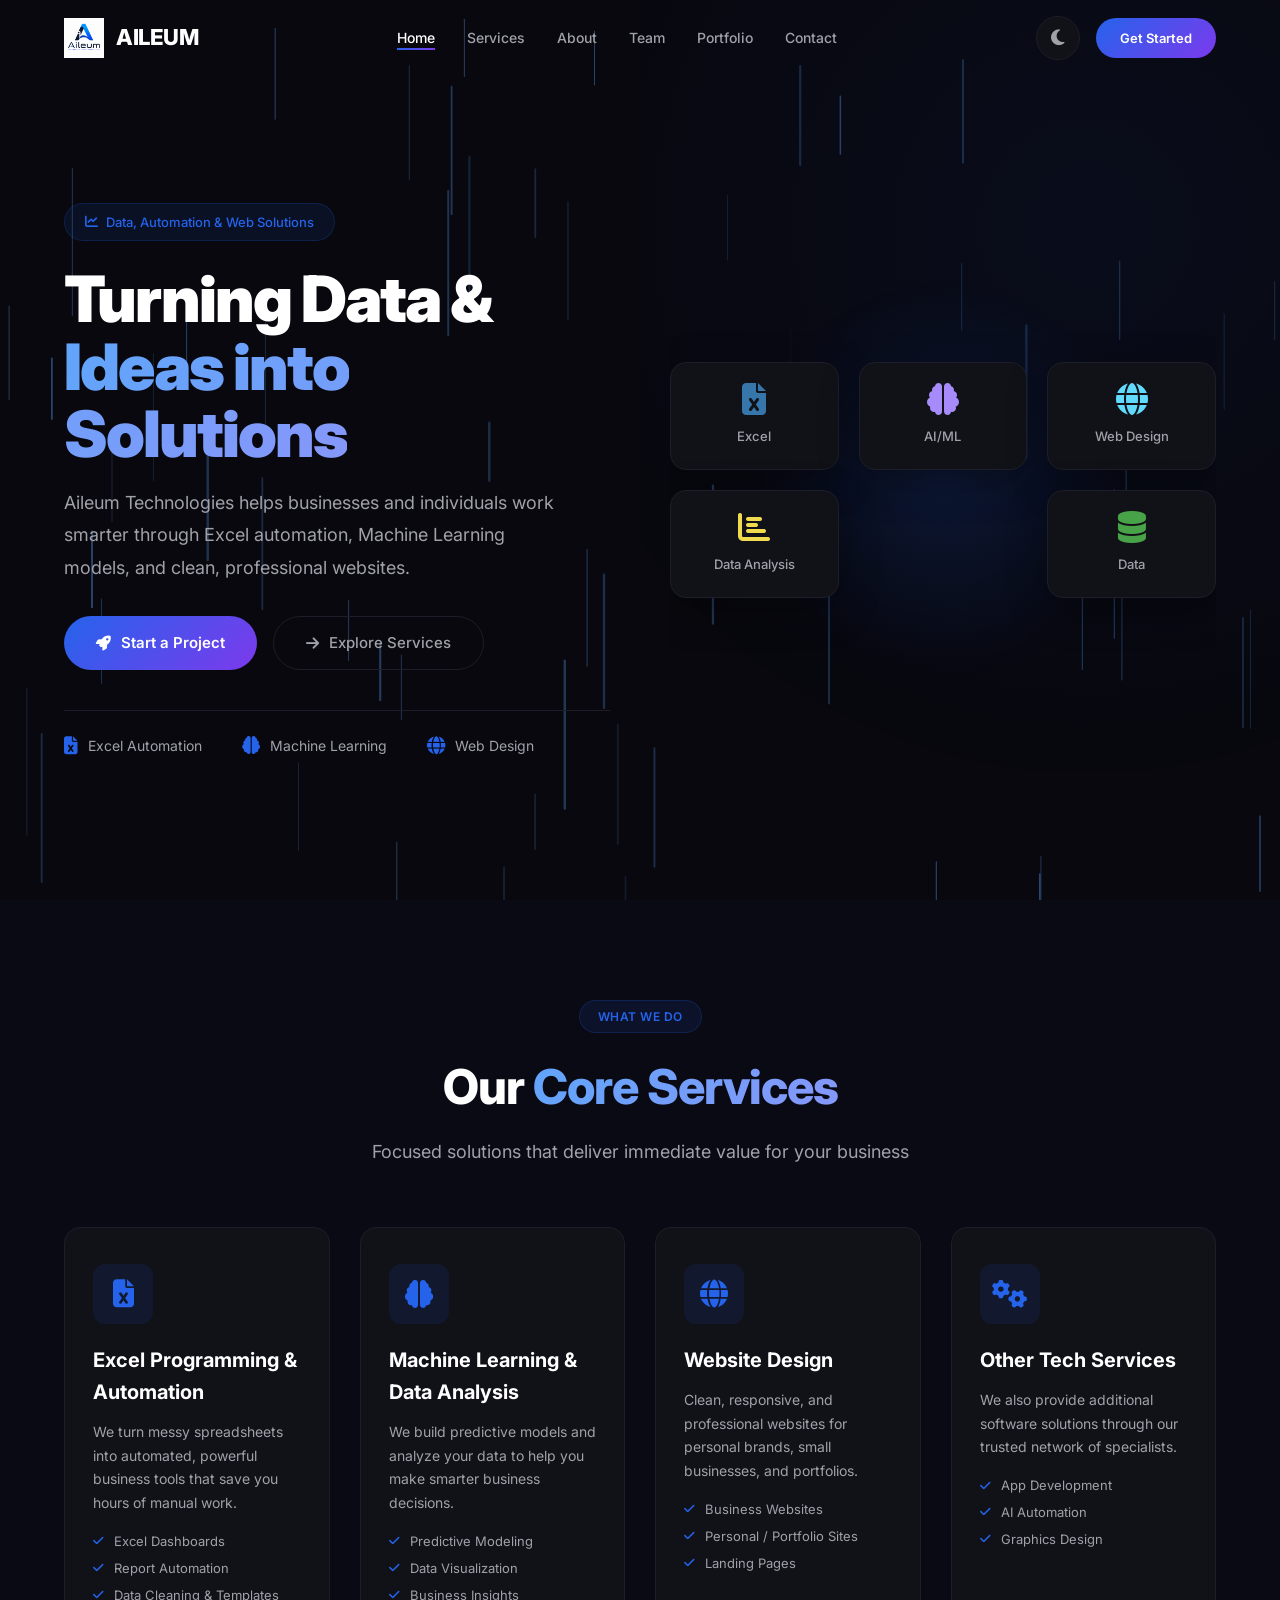
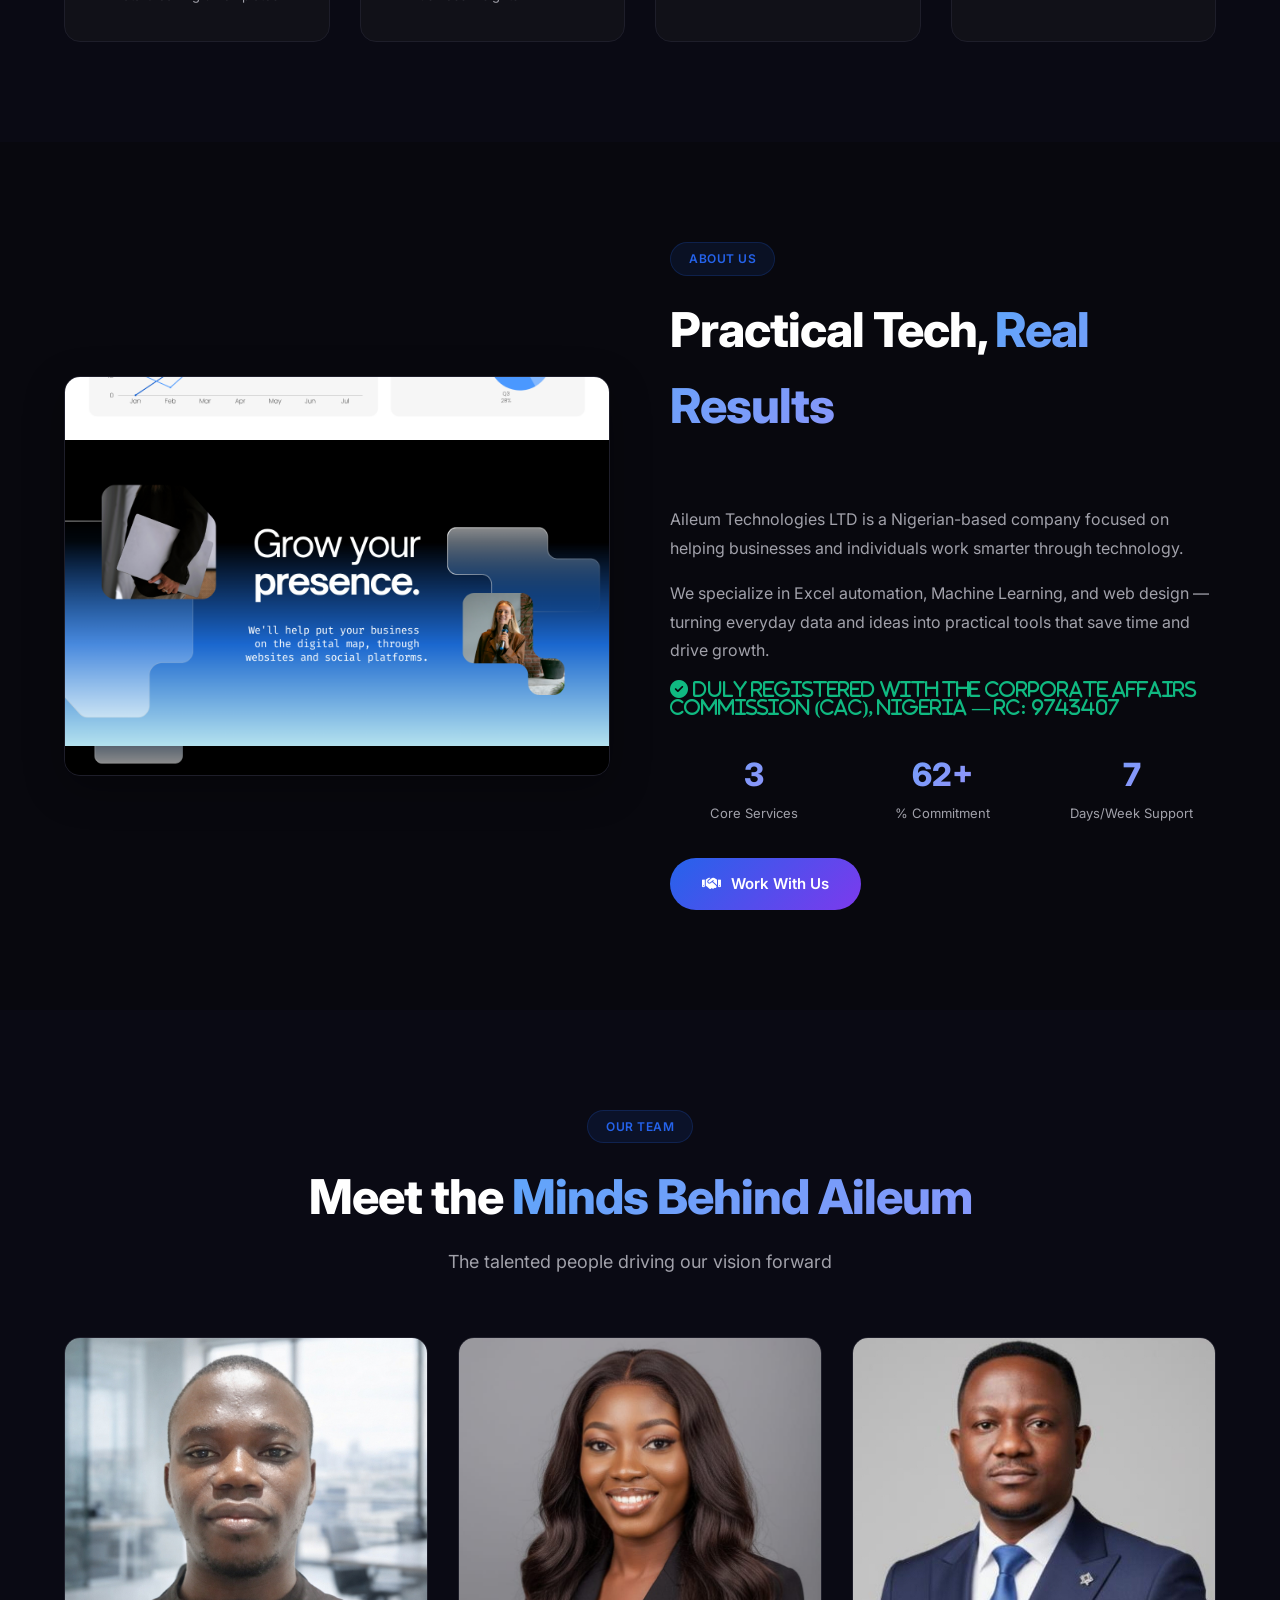
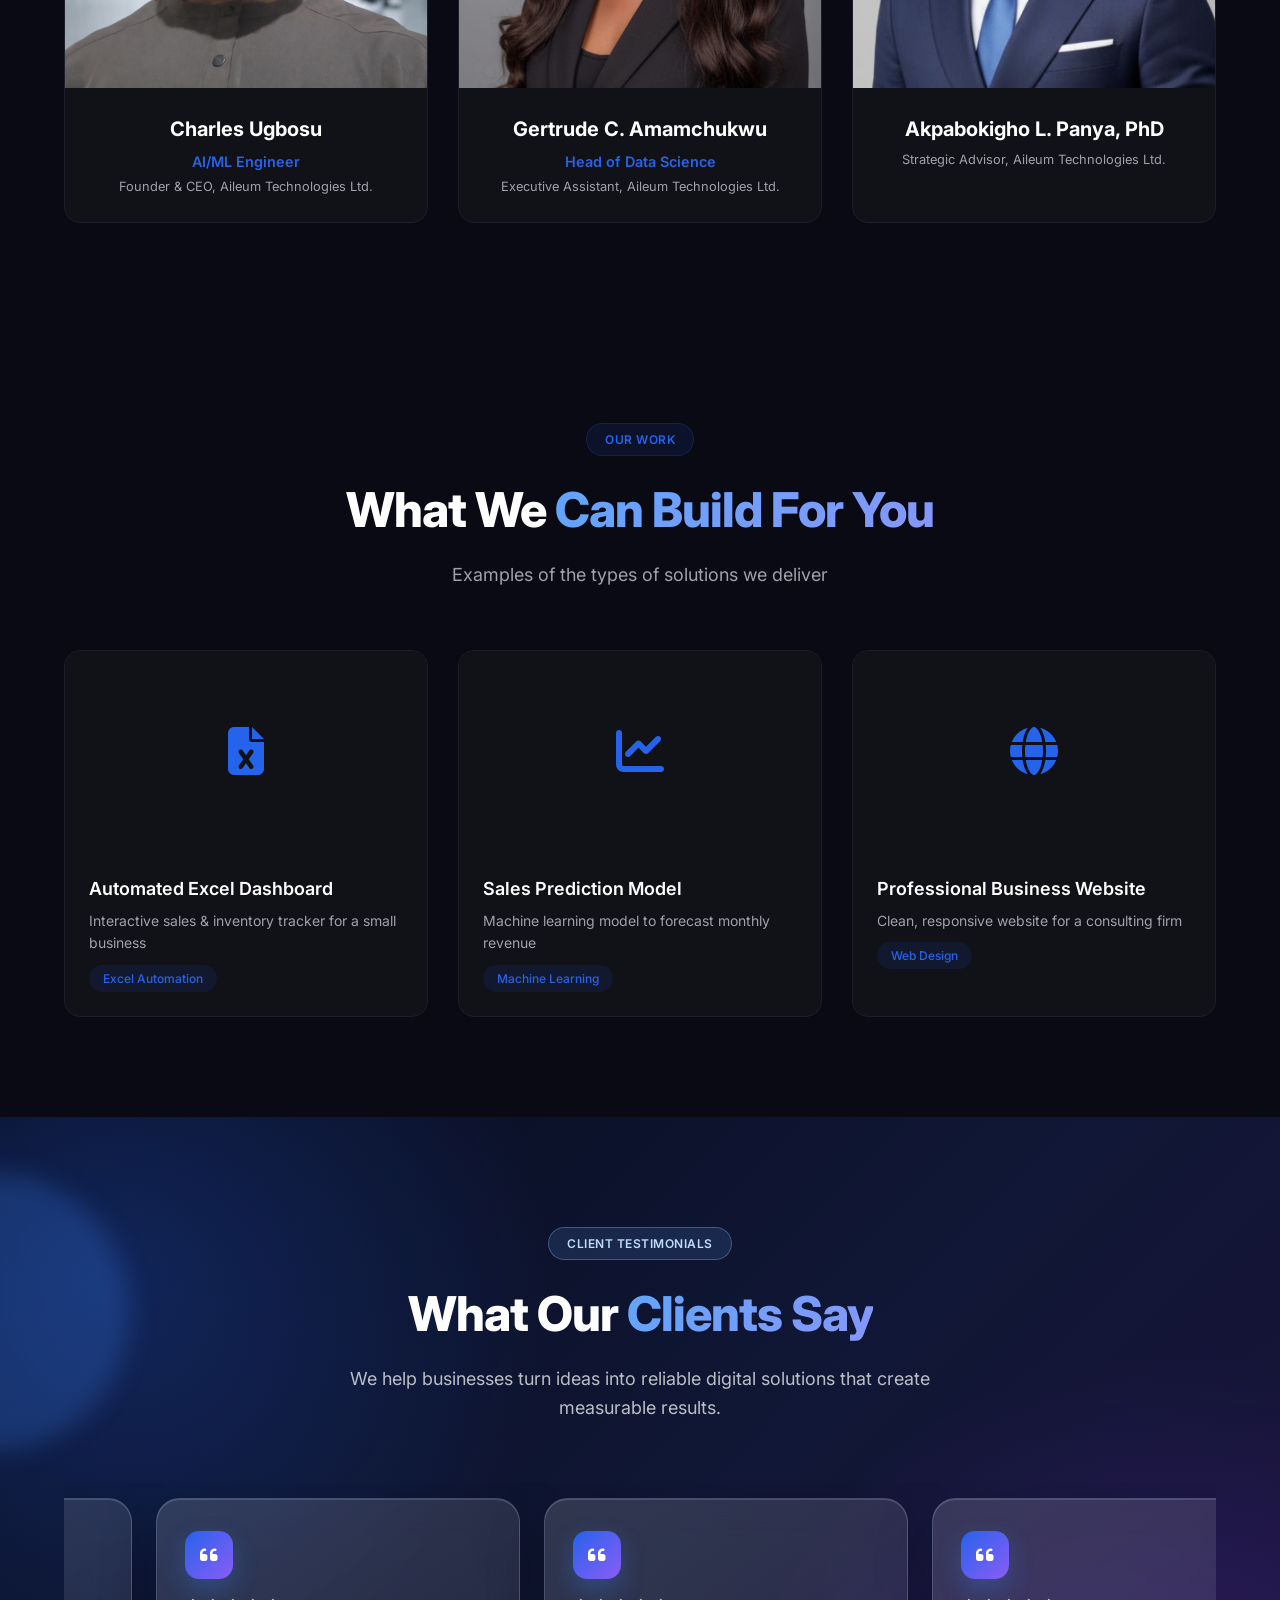
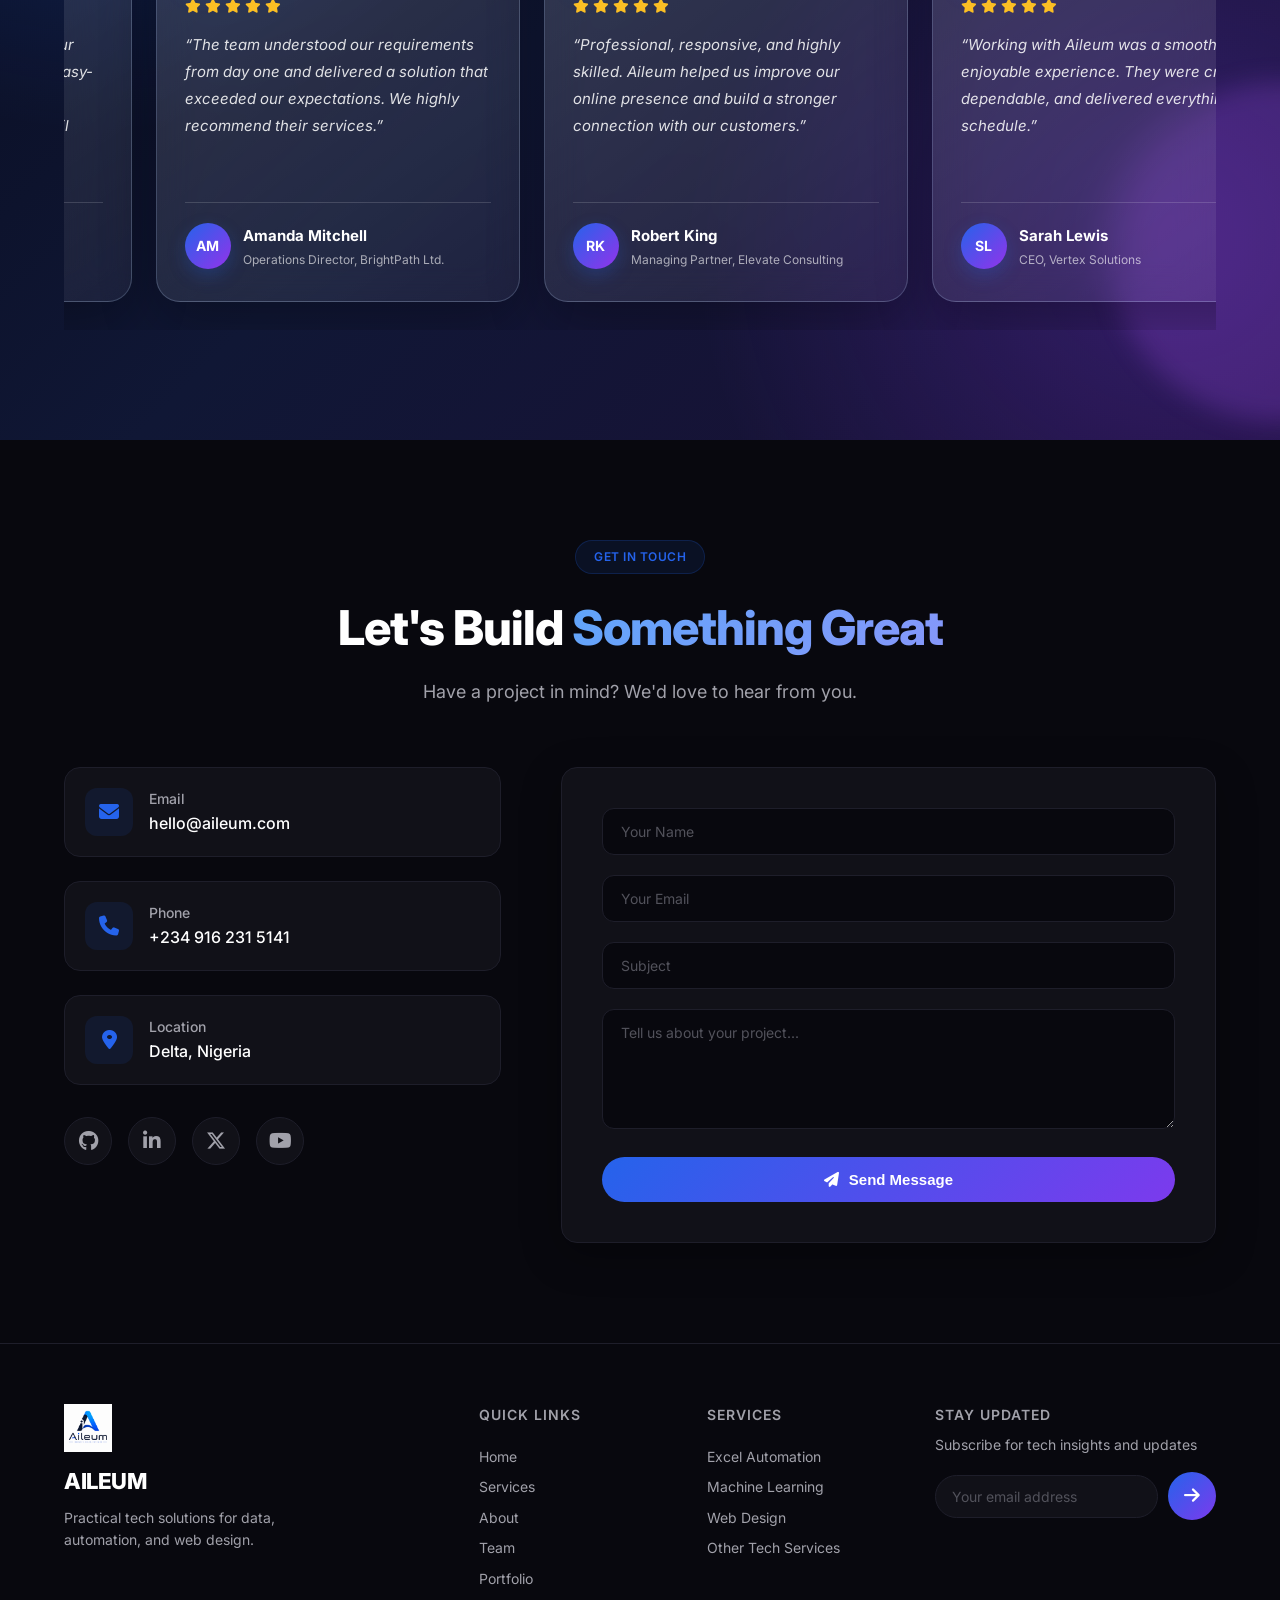
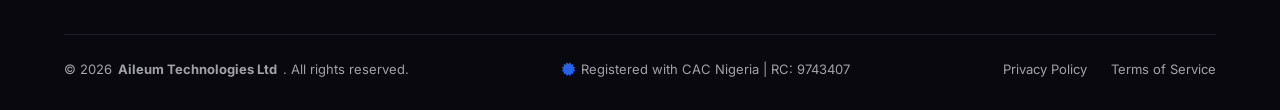
==== commit d9c811da: "Refactor about section for better structure and accessibility Updated the about section to improve s" ====
--- a/index.html
+++ b/index.html
@@ -222,64 +222,56 @@
     </section>
 
 <!-- ============ ABOUT SECTION ============ -->
-<section id="about" class="about">
-    <div class="container">
-        <div class="about-grid">
-            <div class="about-image" data-aos="fade-right">
-                <div class="about-slider">
-                    <div class="slider-container">
-                        <div class="slider-wrapper">
-                            <div class="slider-slide">
-                                <img src="images/about-1.png" alt="Aileum Technologies Office" />
-                            </div>
-                            <div class="slider-slide">
-                                <img src="images/about-2.png" alt="Team Collaboration" />
-                            </div>
-                            <div class="slider-slide">
-                                <img src="images/about-3.png" alt="Technology Solutions" />
-                            </div>
-                        </div>
-                    </div>
-                </div>
-            </div>
-            <div class="about-content" data-aos="fade-left">
-                <div class="section-header" style="text-align: left;">
-                    <span class="section-tag">About Us</span>
-                    <h2>Practical Tech, <span class="gradient-text">Real Results</span></h2>
-                </div>
-                <p>
-                    Aileum Technologies LTD is a Nigerian-based company focused on helping businesses 
-                    and individuals work smarter through technology.
-                </p>
-                <p>
-                    We specialize in Excel automation, Machine Learning, and web design — turning 
-                    everyday data and ideas into practical tools that save time and drive growth.
-                </p>
-                <p style="display: flex; align-items: center; gap: 10px; color: var(--text-secondary);">
-                    <i class="fas fa-check-circle" style="color: #10b981; font-size: 18px;"></i>
-                    Duly registered with the Corporate Affairs Commission (CAC), Nigeria — RC: 9743407
-                </p>
-                <div class="about-stats">
-                    <div class="stat">
-                        <span class="stat-number" data-count="3">0</span>
-                        <span class="stat-label">Core Services</span>
-                    </div>
-                    <div class="stat">
-                        <span class="stat-number" data-count="100">0</span>
-                        <span class="stat-label">% Commitment</span>
-                    </div>
-                    <div class="stat">
-                        <span class="stat-number" data-count="7">0</span>
-                        <span class="stat-label">Days/Week Support</span>
-                    </div>
-                </div>
-                <a href="#contact" class="btn-primary">
-                    <i class="fas fa-handshake"></i> Work With Us
-                </a>
-            </div>
-        </div>
-    </div>
-</section>
+    <section id="about" class="about">
+        <div class="container">
+            <div class="about-grid">
+                <div class="about-image about-slider" data-aos="fade-right" aria-label="Aileum Technologies images">
+                    <div class="about-slides">
+                        <img src="images/about-1.png" alt="Aileum Technologies team working" />
+                        <img src="images/about-2.png" alt="Aileum Technologies data solutions" />
+                        <img src="images/about-3.png" alt="Aileum Technologies web development" />
+                    </div>
+                </div>
+
+                <div class="about-content" data-aos="fade-left">
+                    <div class="section-header" style="text-align: left;">
+                        <span class="section-tag">About Us</span>
+                        <h2>Practical Tech, <span class="gradient-text">Real Results</span></h2>
+                    </div>
+                    <p>
+                        Aileum Technologies LTD is a Nigerian-based company focused on helping businesses 
+                        and individuals work smarter through technology.
+                    </p>
+                    <p>
+                        We specialize in Excel automation, Machine Learning, and web design — turning 
+                        everyday data and ideas into practical tools that save time and drive growth.
+                    </p>
+                    <p style="display: flex; align-items: center; gap: 10px; color: var(--text-secondary);">
+                        <i class="fas fa-check-circle" style="color: #10b981; font-size: 18px;">
+                        Duly registered with the Corporate Affairs Commission (CAC), Nigeria — RC: 9743407 </i>
+                    </p>
+                    <div class="about-stats">
+                        <div class="stat">
+                            <span class="stat-number" data-count="3">0</span>
+                            <span class="stat-label">Core Services</span>
+                        </div>
+                        <div class="stat">
+                            <span class="stat-number" data-count="100">0</span>
+                            <span class="stat-label">% Commitment</span>
+                        </div>
+                        <div class="stat">
+                            <span class="stat-number" data-count="7">0</span>
+                            <span class="stat-label">Days/Week Support</span>
+                        </div>
+                    </div>
+                    <a href="#contact" class="btn-primary">
+                        <i class="fas fa-handshake"></i> Work With Us
+                    </a>
+                </div>
+            </div>
+        </div>
+    </section>
+
     
     <!-- ============ TEAM SECTION ============ -->
 <section id="team" class="team">
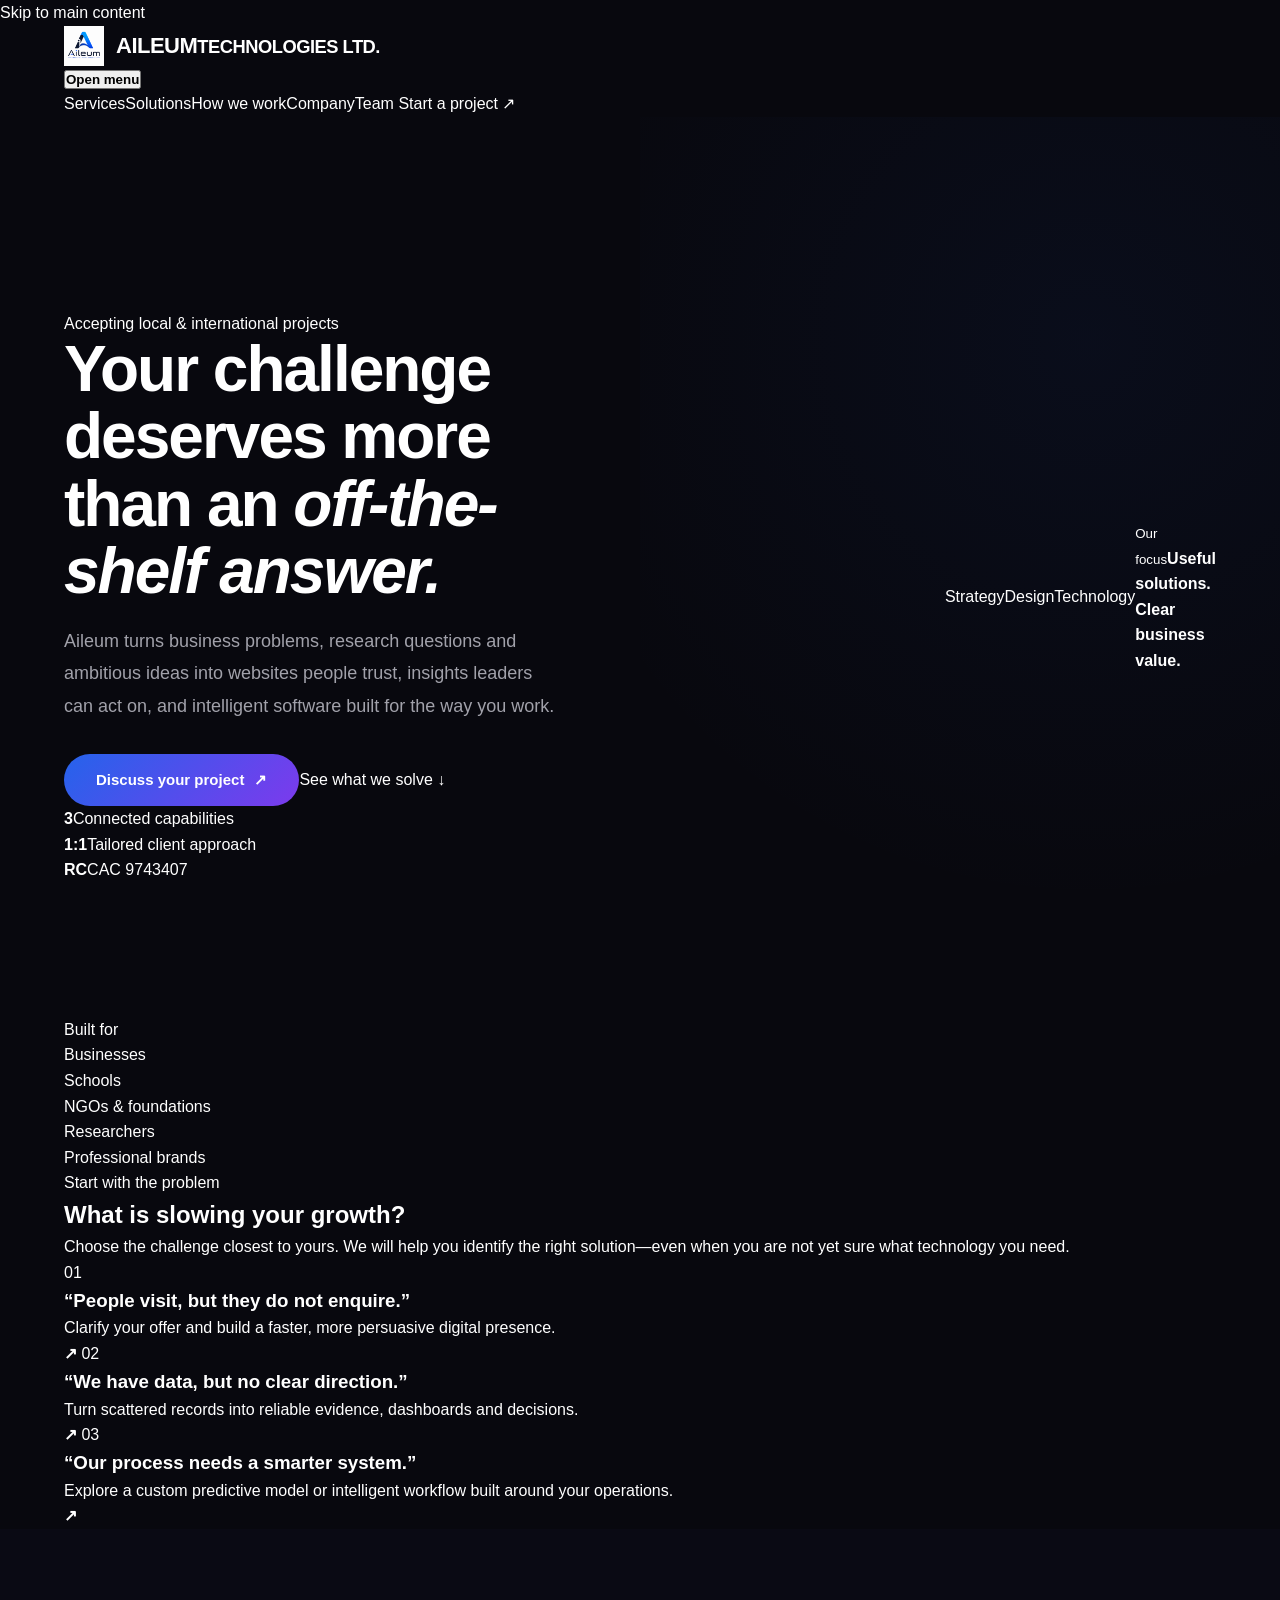
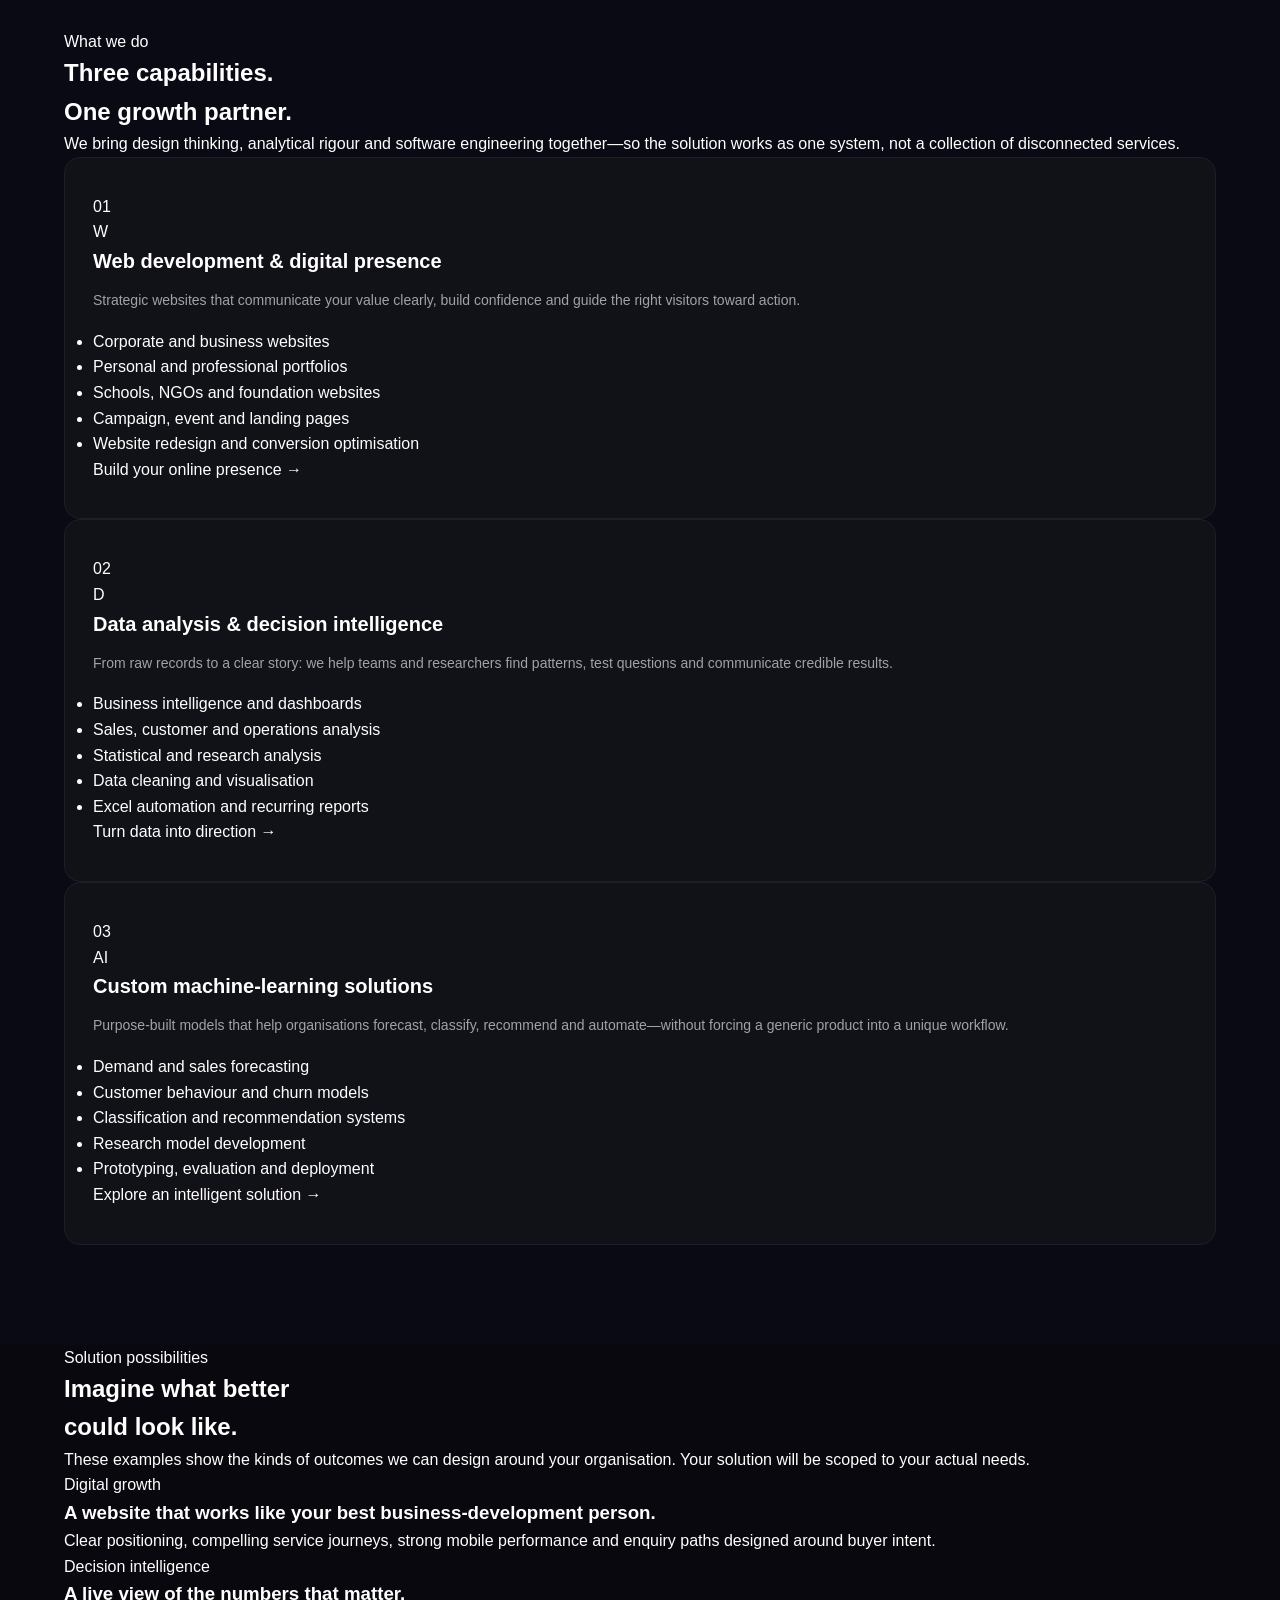
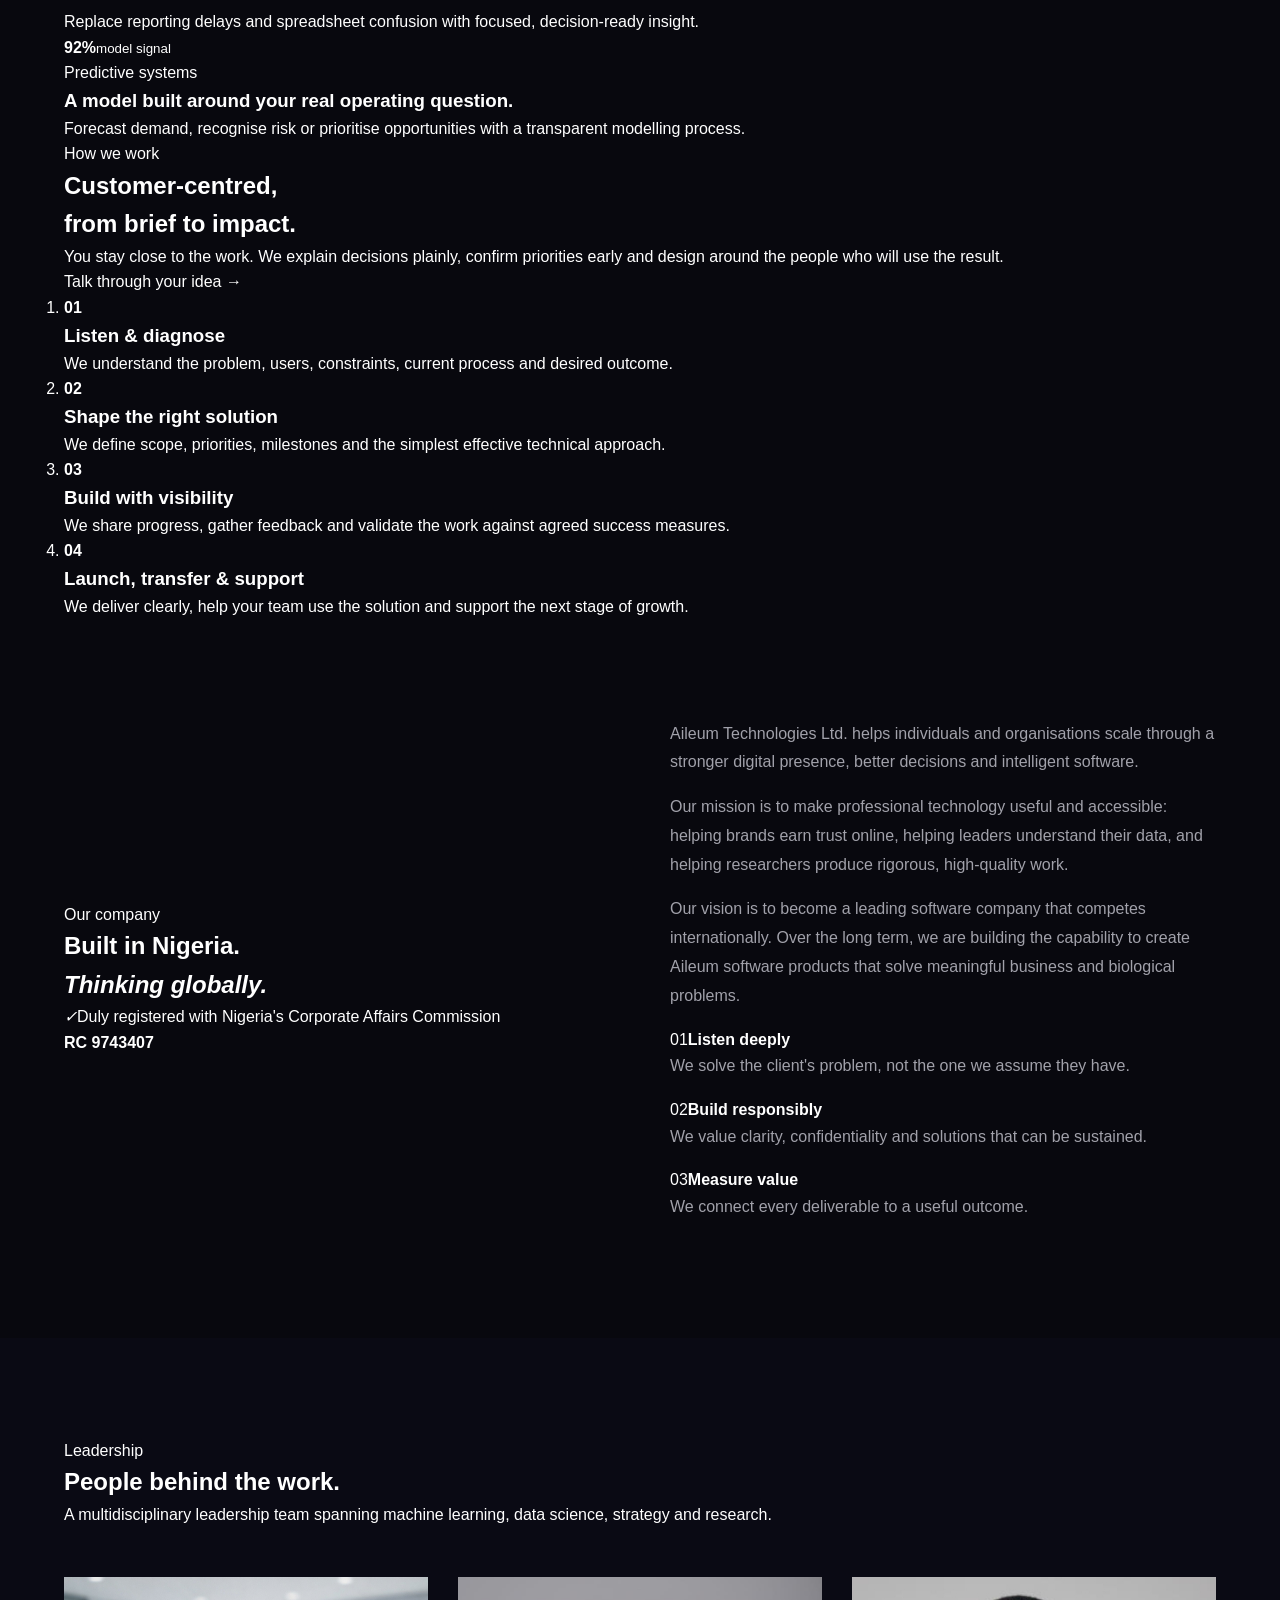
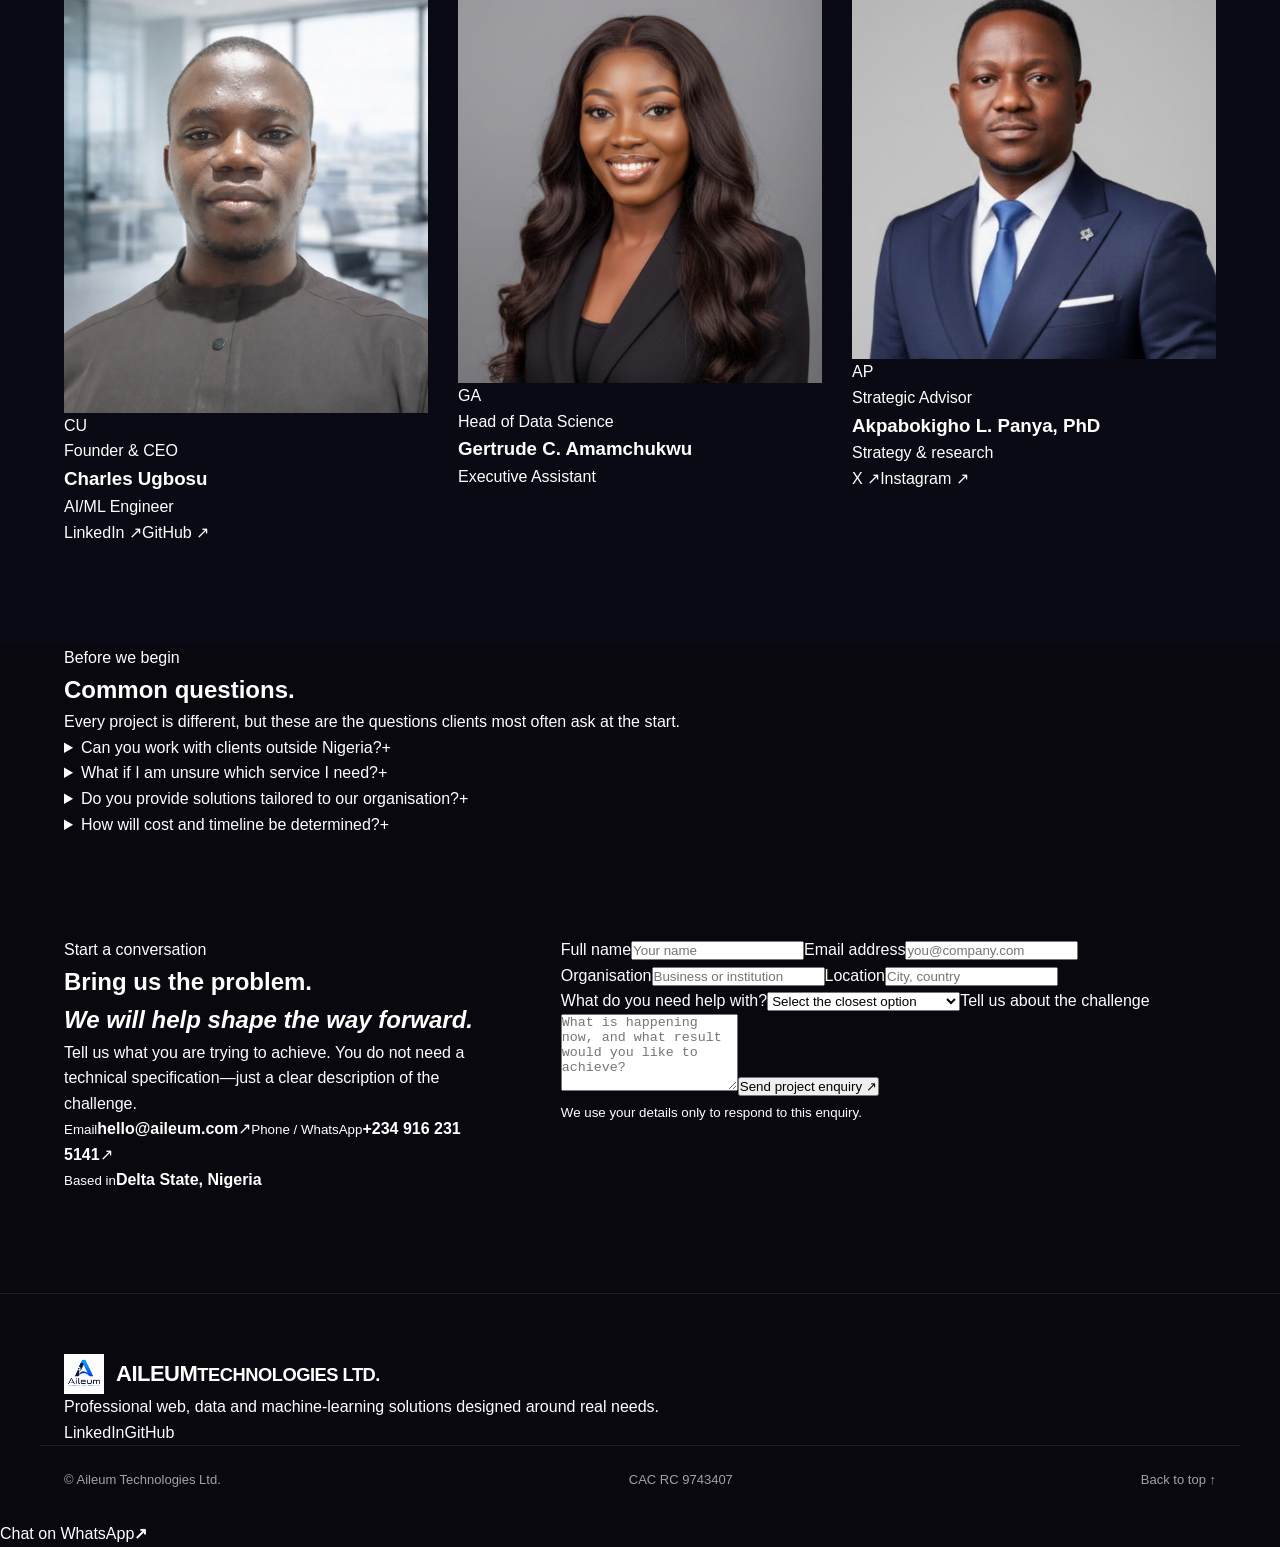
==== commit 32ac273a: "Redesigned website" ====
--- a/index.html
+++ b/index.html
@@ -1,774 +1,118 @@
-<!DOCTYPE html>
+<!doctype html>
 <html lang="en">
 <head>
-    <meta charset="UTF-8" />
-    <meta name="viewport" content="width=device-width, initial-scale=1.0" />
-    <meta name="description" content="Aileum Technologies Ltd. – Data, Excel Automation & Web Design Services in Nigeria" />
-    <title>Aileum Technologies Ltd. – Data & Software Solutions</title>
-
-<!-- ===== CANONICAL TAG ===== -->
-<link rel="canonical" href="https://aileum.com/" />
-    
-    <!-- ===== FAVICONS & APP ICONS ===== -->
-    <!-- Standard favicon -->
-    <link rel="icon" type="image/png" sizes="16x16" href="favicon-16x16.png" />
-    <link rel="icon" type="image/png" sizes="32x32" href="favicon-32x32.png" />
-    <link rel="shortcut icon" href="favicon.ico" />
-    
-    <!-- Apple Touch Icon (for iOS devices) -->
-    <link rel="apple-touch-icon" sizes="180x180" href="apple-touch-icon.png" />
-    
-    <!-- Android Chrome icons -->
-    <link rel="icon" type="image/png" sizes="192x192" href="android-chrome-192x192.png" />
-    <link rel="icon" type="image/png" sizes="512x512" href="android-chrome-512x512.png" />
-    
-    <!-- Web App Manifest (for PWA support) -->
-    <link rel="manifest" href="site.webmanifest" />
-    
-    <!-- Theme color for mobile browsers -->
-    <meta name="theme-color" content="#08080e" />
-    <meta name="msapplication-TileColor" content="#08080e" />
-    <meta name="msapplication-TileImage" content="android-chrome-192x192.png" />
-    
-    <!-- ===== FONTS & LIBRARIES ===== -->
-    <!-- Google Fonts -->
-    <link href="https://fonts.googleapis.com/css2?family=Inter:wght@300;400;500;600;700;800;900&display=swap" rel="stylesheet" />
-    
-    <!-- Font Awesome 6 (Free) -->
-    <link rel="stylesheet" href="https://cdnjs.cloudflare.com/ajax/libs/font-awesome/6.5.1/css/all.min.css" />
-    
-    <!-- AOS Animation Library -->
-    <link href="https://unpkg.com/aos@2.3.1/dist/aos.css" rel="stylesheet" />
-    
-    <!-- Custom CSS -->
-    <link rel="stylesheet" href="assets/css/style.css" />
+  <meta charset="utf-8">
+  <meta name="viewport" content="width=device-width, initial-scale=1">
+  <meta name="description" content="Aileum Technologies builds high-converting websites, delivers decision-ready data analysis, and develops custom machine-learning solutions for organisations and researchers.">
+  <meta name="theme-color" content="#071b3d">
+  <link rel="canonical" href="https://aileum.com/">
+  <link rel="preconnect" href="https://fonts.googleapis.com">
+  <link rel="preconnect" href="https://fonts.gstatic.com" crossorigin>
+  <link href="https://fonts.googleapis.com/css2?family=DM+Sans:wght@400;500;600;700&family=Manrope:wght@600;700;800&display=swap" rel="stylesheet">
+  <link rel="stylesheet" href="assets/css/style.css">
+  <title>Aileum Technologies | Web, Data & Machine Learning Solutions</title>
 </head>
 <body>
-    <!-- ============ FALLING LINES BACKGROUND ============ -->
-<canvas id="fallingLines"></canvas>
+  <a class="skip-link" href="#main">Skip to main content</a>
+  <header class="site-header" id="top">
+    <div class="container navbar">
+      <a class="logo" href="#top" aria-label="Aileum Technologies home">
+        <img src="images/aileum.png" alt="" onerror="this.hidden=true">
+        <span><strong>AILEUM</strong><small>TECHNOLOGIES LTD.</small></span>
+      </a>
+      <button class="menu-toggle" aria-expanded="false" aria-controls="main-nav"><span></span><span></span><span></span><b class="sr-only">Open menu</b></button>
+      <nav id="main-nav" aria-label="Main navigation">
+        <a href="#services">Services</a><a href="#solutions">Solutions</a><a href="#process">How we work</a><a href="#about">Company</a><a href="#team">Team</a>
+        <a class="nav-cta" href="#contact">Start a project <span>↗</span></a>
+      </nav>
+    </div>
+  </header>
 
-    <!-- ============ PRELOADER ============ -->
-    <div id="preloader">
-        <div class="loader"></div>
-    </div>
-
-    <!-- ============ NAVIGATION ============ -->
-    <header id="navbar">
-        <nav class="container">
-            <div class="logo">
-                <img src="images/aileum.png" alt="Aileum Technologies Logo" />
-                <span>AILEUM</span>
-            </div>
-            
-            <ul class="nav-links" id="navLinks">
-                <li><a href="#home" class="active">Home</a></li>
-                <li><a href="#services">Services</a></li>
-                <li><a href="#about">About</a></li>
-                <li><a href="#team">Team</a></li> 
-                <li><a href="#portfolio">Portfolio</a></li>
-               <!-- <li><a href="events.html" class="active">Events</a></li> -->
-                <li><a href="#contact">Contact</a></li>
-            </ul>
-            
-            <div class="nav-actions">
-                <button class="theme-toggle" id="themeToggle" aria-label="Toggle theme">
-                    <i class="fas fa-moon"></i>
-                    <i class="fas fa-sun"></i>
-                </button>
-                <a href="#contact" class="btn-primary btn-sm">Get Started</a>
-                <div class="hamburger" id="hamburger">
-                    <span></span>
-                    <span></span>
-                    <span></span>
-                </div>
-            </div>
-        </nav>
-    </header>
-
-    <!-- ============ HERO SECTION ============ -->
-    <section id="home" class="hero">
-        <div class="container">
-            <div class="hero-grid">
-                <div class="hero-content" data-aos="fade-up" data-aos-duration="1000">
-                    <div class="hero-badge">
-                        <i class="fas fa-chart-line"></i> Data, Automation & Web Solutions
-                    </div>
-                    <h1>
-                        Turning Data & <br />
-                        <span class="gradient-text">Ideas into Solutions</span>
-                    </h1>
-                    <p>
-                        Aileum Technologies helps businesses and individuals work smarter through 
-                        Excel automation, Machine Learning models, and clean, professional websites.
-                    </p>
-                    <div class="hero-buttons">
-                        <a href="#contact" class="btn-primary">
-                            <i class="fas fa-rocket"></i> Start a Project
-                        </a>
-                        <a href="#services" class="btn-secondary">
-                            <i class="fas fa-arrow-right"></i> Explore Services
-                        </a>
-                    </div>
-                    
-                    <!-- Trust indicators -->
-                    <div class="trust-indicators">
-                        <div class="trust-item">
-                            <i class="fas fa-file-excel"></i>
-                            <span>Excel Automation</span>
-                        </div>
-                        <div class="trust-item">
-                            <i class="fas fa-brain"></i>
-                            <span>Machine Learning</span>
-                        </div>
-                        <div class="trust-item">
-                            <i class="fas fa-globe"></i>
-                            <span>Web Design</span>
-                        </div>
-                    </div>
-                </div>
-                
-                <div class="hero-visual" data-aos="fade-left" data-aos-duration="1000">
-                    <div class="floating-cards">
-                        <div class="float-card card-1">
-                            <i class="fas fa-file-excel"></i>
-                            <span>Excel</span>
-                        </div>
-                        <div class="float-card card-2">
-                            <i class="fas fa-brain"></i>
-                            <span>AI/ML</span>
-                        </div>
-                        <div class="float-card card-3">
-                            <i class="fas fa-globe"></i>
-                            <span>Web Design</span>
-                        </div>
-                        <div class="float-card card-4">
-                            <i class="fas fa-chart-bar"></i>
-                            <span>Data Analysis</span>
-                        </div>
-                        <div class="float-card card-5">
-                            <i class="fas fa-database"></i>
-                            <span>Data</span>
-                        </div>
-                    </div>
-                    <div class="hero-glow"></div>
-                </div>
-            </div>
+  <main id="main">
+    <section class="hero">
+      <div class="container hero-grid">
+        <div class="hero-content reveal">
+          <div class="availability"><i></i> Accepting local &amp; international projects</div>
+          <h1>Your challenge deserves more than an <em>off-the-shelf answer.</em></h1>
+          <p class="hero-lead">Aileum turns business problems, research questions and ambitious ideas into websites people trust, insights leaders can act on, and intelligent software built for the way you work.</p>
+          <div class="hero-actions"><a class="btn btn-primary" href="#contact">Discuss your project <span>↗</span></a><a class="btn btn-link" href="#services">See what we solve <span>↓</span></a></div>
+          <div class="hero-proof"><div><strong>3</strong><span>Connected capabilities</span></div><div><strong>1:1</strong><span>Tailored client approach</span></div><div><strong>RC</strong><span>CAC 9743407</span></div></div>
         </div>
+        <div class="hero-visual reveal">
+          <img src="images/aileum-team-hero.png" alt="African technology professionals collaborating on an analytics solution" width="1792" height="919">
+          <div class="visual-caption"><span>Strategy</span><i></i><span>Design</span><i></i><span>Technology</span></div>
+          <div class="result-card"><small>Our focus</small><strong>Useful solutions.<br>Clear business value.</strong></div>
+        </div>
+      </div>
     </section>
 
-    <!-- ============ SERVICES SECTION ============ -->
-    <section id="services" class="services">
-        <div class="container">
-            <div class="section-header" data-aos="fade-up">
-                <span class="section-tag">What We Do</span>
-                <h2>Our <span class="gradient-text">Core Services</span></h2>
-                <p>Focused solutions that deliver immediate value for your business</p>
-            </div>
-            
-            <div class="services-grid">
-                <div class="service-card" data-aos="fade-up" data-aos-delay="100">
-                    <div class="service-icon">
-                        <i class="fas fa-file-excel"></i>
-                    </div>
-                    <h3>Excel Programming & Automation</h3>
-                    <p>We turn messy spreadsheets into automated, powerful business tools that save you hours of manual work.</p>
-                    <ul class="service-features">
-                        <li><i class="fas fa-check"></i> Excel Dashboards</li>
-                        <li><i class="fas fa-check"></i> Report Automation</li>
-                        <li><i class="fas fa-check"></i> Data Cleaning & Templates</li>
-                    </ul>
-                </div>
-                
-                <div class="service-card" data-aos="fade-up" data-aos-delay="200">
-                    <div class="service-icon">
-                        <i class="fas fa-brain"></i>
-                    </div>
-                    <h3>Machine Learning & Data Analysis</h3>
-                    <p>We build predictive models and analyze your data to help you make smarter business decisions.</p>
-                    <ul class="service-features">
-                        <li><i class="fas fa-check"></i> Predictive Modeling</li>
-                        <li><i class="fas fa-check"></i> Data Visualization</li>
-                        <li><i class="fas fa-check"></i> Business Insights</li>
-                    </ul>
-                </div>
-                
-                <div class="service-card" data-aos="fade-up" data-aos-delay="300">
-                    <div class="service-icon">
-                        <i class="fas fa-globe"></i>
-                    </div>
-                    <h3>Website Design</h3>
-                    <p>Clean, responsive, and professional websites for personal brands, small businesses, and portfolios.</p>
-                    <ul class="service-features">
-                        <li><i class="fas fa-check"></i> Business Websites</li>
-                        <li><i class="fas fa-check"></i> Personal / Portfolio Sites</li>
-                        <li><i class="fas fa-check"></i> Landing Pages</li>
-                    </ul>
-                </div>
-                
-                <div class="service-card" data-aos="fade-up" data-aos-delay="400">
-                    <div class="service-icon">
-                        <i class="fas fa-cogs"></i>
-                    </div>
-                    <h3>Other Tech Services</h3>
-                    <p>We also provide additional software solutions through our trusted network of specialists.</p>
-                    <ul class="service-features">
-                        <li><i class="fas fa-check"></i> App Development</li>
-                        <li><i class="fas fa-check"></i> AI Automation</li>
-                        <li><i class="fas fa-check"></i> Graphics Design</li>
-                    </ul>
-                </div>
-            </div>
+    <section class="client-bar" aria-label="Who we serve"><div class="container"><span>Built for</span><p>Businesses</p><i></i><p>Schools</p><i></i><p>NGOs &amp; foundations</p><i></i><p>Researchers</p><i></i><p>Professional brands</p></div></section>
+
+    <section class="section problem-section">
+      <div class="container problem-grid">
+        <div class="section-intro reveal"><p class="eyebrow">Start with the problem</p><h2>What is slowing your growth?</h2><p>Choose the challenge closest to yours. We will help you identify the right solution—even when you are not yet sure what technology you need.</p></div>
+        <div class="problem-list">
+          <a class="problem reveal" href="#contact"><span>01</span><div><h3>“People visit, but they do not enquire.”</h3><p>Clarify your offer and build a faster, more persuasive digital presence.</p></div><b>↗</b></a>
+          <a class="problem reveal" href="#contact"><span>02</span><div><h3>“We have data, but no clear direction.”</h3><p>Turn scattered records into reliable evidence, dashboards and decisions.</p></div><b>↗</b></a>
+          <a class="problem reveal" href="#contact"><span>03</span><div><h3>“Our process needs a smarter system.”</h3><p>Explore a custom predictive model or intelligent workflow built around your operations.</p></div><b>↗</b></a>
         </div>
+      </div>
     </section>
 
-<!-- ============ ABOUT SECTION ============ -->
-    <section id="about" class="about">
-        <div class="container">
-            <div class="about-grid">
-                <div class="about-image about-slider" data-aos="fade-right" aria-label="Aileum Technologies images">
-                    <div class="about-slides">
-                        <img src="images/about-1.png" alt="Aileum Technologies team working" />
-                        <img src="images/about-2.png" alt="Aileum Technologies data solutions" />
-                        <img src="images/about-3.png" alt="Aileum Technologies web development" />
-                    </div>
-                </div>
-
-                <div class="about-content" data-aos="fade-left">
-                    <div class="section-header" style="text-align: left;">
-                        <span class="section-tag">About Us</span>
-                        <h2>Practical Tech, <span class="gradient-text">Real Results</span></h2>
-                    </div>
-                    <p>
-                        Aileum Technologies LTD is a Nigerian-based company focused on helping businesses 
-                        and individuals work smarter through technology.
-                    </p>
-                    <p>
-                        We specialize in Excel automation, Machine Learning, and web design — turning 
-                        everyday data and ideas into practical tools that save time and drive growth.
-                    </p>
-                    <p style="display: flex; align-items: center; gap: 10px; color: var(--text-secondary);">
-                        <i class="fas fa-check-circle" style="color: #10b981; font-size: 18px;">
-                        Duly registered with the Corporate Affairs Commission (CAC), Nigeria — RC: 9743407 </i>
-                    </p>
-                    <div class="about-stats">
-                        <div class="stat">
-                            <span class="stat-number" data-count="3">0</span>
-                            <span class="stat-label">Core Services</span>
-                        </div>
-                        <div class="stat">
-                            <span class="stat-number" data-count="100">0</span>
-                            <span class="stat-label">% Commitment</span>
-                        </div>
-                        <div class="stat">
-                            <span class="stat-number" data-count="7">0</span>
-                            <span class="stat-label">Days/Week Support</span>
-                        </div>
-                    </div>
-                    <a href="#contact" class="btn-primary">
-                        <i class="fas fa-handshake"></i> Work With Us
-                    </a>
-                </div>
-            </div>
+    <section class="section services" id="services">
+      <div class="container">
+        <div class="heading-row reveal"><div><p class="eyebrow eyebrow-light">What we do</p><h2>Three capabilities.<br>One growth partner.</h2></div><p>We bring design thinking, analytical rigour and software engineering together—so the solution works as one system, not a collection of disconnected services.</p></div>
+        <div class="service-grid">
+          <article class="service-card reveal"><span class="number">01</span><div class="service-symbol">W</div><h3>Web development &amp; digital presence</h3><p>Strategic websites that communicate your value clearly, build confidence and guide the right visitors toward action.</p><ul><li>Corporate and business websites</li><li>Personal and professional portfolios</li><li>Schools, NGOs and foundation websites</li><li>Campaign, event and landing pages</li><li>Website redesign and conversion optimisation</li></ul><a href="#contact">Build your online presence <span>→</span></a></article>
+          <article class="service-card reveal"><span class="number">02</span><div class="service-symbol">D</div><h3>Data analysis &amp; decision intelligence</h3><p>From raw records to a clear story: we help teams and researchers find patterns, test questions and communicate credible results.</p><ul><li>Business intelligence and dashboards</li><li>Sales, customer and operations analysis</li><li>Statistical and research analysis</li><li>Data cleaning and visualisation</li><li>Excel automation and recurring reports</li></ul><a href="#contact">Turn data into direction <span>→</span></a></article>
+          <article class="service-card reveal"><span class="number">03</span><div class="service-symbol">AI</div><h3>Custom machine-learning solutions</h3><p>Purpose-built models that help organisations forecast, classify, recommend and automate—without forcing a generic product into a unique workflow.</p><ul><li>Demand and sales forecasting</li><li>Customer behaviour and churn models</li><li>Classification and recommendation systems</li><li>Research model development</li><li>Prototyping, evaluation and deployment</li></ul><a href="#contact">Explore an intelligent solution <span>→</span></a></article>
         </div>
+      </div>
     </section>
 
-    
-    <!-- ============ TEAM SECTION ============ -->
-<section id="team" class="team">
-    <div class="container">
-        <div class="section-header" data-aos="fade-up">
-            <span class="section-tag">Our Team</span>
-            <h2>Meet the <span class="gradient-text">Minds Behind Aileum</span></h2>
-            <p>The talented people driving our vision forward</p>
-        </div>
-        
-        <div class="team-grid">
-            <!-- Team Member 1 -->
-            <div class="team-card" data-aos="fade-up" data-aos-delay="100">
-                <div class="team-image">
-                    <img src="images/charles_ugbosu.png" alt="Charles Ugbosu" />
-                    <div class="team-social">
-                        <!-- <a href="https://x.com/your-handle" target="_blank" aria-label="X (Twitter)"><i class="fab fa-x-twitter"></i></a> -->
-                        <a href="https://www.linkedin.com/in/charles-ugbosu-269150221" target="_blank" aria-label="LinkedIn"><i class="fab fa-linkedin-in"></i></a>
-                        <a href="https://github.com/Uczas" target="_blank" aria-label="GitHub"><i class="fab fa-github"></i></a>
-                    </div>
-                </div>
-                <div class="team-info">
-                    <h3>Charles Ugbosu</h3>
-                    <span class="team-role">AI/ML Engineer</span>
-                    <span class="team-company">Founder & CEO, Aileum Technologies Ltd.</span>
-                </div>
-            </div>
+    <section class="section solutions" id="solutions"><div class="container">
+      <div class="heading-row dark reveal"><div><p class="eyebrow">Solution possibilities</p><h2>Imagine what better<br>could look like.</h2></div><p>These examples show the kinds of outcomes we can design around your organisation. Your solution will be scoped to your actual needs.</p></div>
+      <div class="solution-grid">
+        <article class="solution-card large reveal"><div class="mock website-mock"><div class="browser"><i></i><i></i><i></i></div><div class="mock-nav"></div><div class="mock-title"></div><div class="mock-copy"></div><div class="mock-button"></div><div class="mock-panel"><span></span><span></span><span></span></div></div><div class="solution-copy"><span>Digital growth</span><h3>A website that works like your best business-development person.</h3><p>Clear positioning, compelling service journeys, strong mobile performance and enquiry paths designed around buyer intent.</p></div></article>
+        <article class="solution-card reveal"><div class="mock dashboard-mock"><div class="kpis"><span></span><span></span><span></span></div><div class="bars"><i></i><i></i><i></i><i></i><i></i><i></i></div><div class="line"></div></div><div class="solution-copy"><span>Decision intelligence</span><h3>A live view of the numbers that matter.</h3><p>Replace reporting delays and spreadsheet confusion with focused, decision-ready insight.</p></div></article>
+        <article class="solution-card reveal"><div class="mock model-mock"><div class="nodes"><i></i><i></i><i></i><i></i><i></i><i></i></div><b>92%</b><small>model signal</small></div><div class="solution-copy"><span>Predictive systems</span><h3>A model built around your real operating question.</h3><p>Forecast demand, recognise risk or prioritise opportunities with a transparent modelling process.</p></div></article>
+      </div>
+    </div></section>
 
-            <!-- Team Member 2 -->
-            <div class="team-card" data-aos="fade-up" data-aos-delay="200">
-                <div class="team-image">
-                    <img src="images/gertrude.jpg" alt="Team Member 2" />
-                    <div class="team-social">
-                        <a href="https://x.com/your-handle" target="_blank" aria-label="X (Twitter)"><i class="fab fa-x-twitter"></i></a>
-                        <a href="https://www.linkedin.com/in/your-handle" target="_blank" aria-label="LinkedIn"><i class="fab fa-linkedin-in"></i></a>
-                        <a href="https://github.com/your-handle" target="_blank" aria-label="GitHub"><i class="fab fa-github"></i></a>
-                    </div>
-                </div>
-                <div class="team-info">
-                    <h3>Gertrude C. Amamchukwu</h3>
-                    <span class="team-role">Head of Data Science</span>
-                    <span class="team-company">Executive Assistant, Aileum Technologies Ltd.</span>
-                </div>
-            </div>
+    <section class="section process" id="process"><div class="container process-grid">
+      <div class="process-intro reveal"><p class="eyebrow">How we work</p><h2>Customer-centred,<br>from brief to impact.</h2><p>You stay close to the work. We explain decisions plainly, confirm priorities early and design around the people who will use the result.</p><a class="inline-link" href="#contact">Talk through your idea <span>→</span></a></div>
+      <ol class="process-list"><li class="reveal"><b>01</b><div><h3>Listen &amp; diagnose</h3><p>We understand the problem, users, constraints, current process and desired outcome.</p></div></li><li class="reveal"><b>02</b><div><h3>Shape the right solution</h3><p>We define scope, priorities, milestones and the simplest effective technical approach.</p></div></li><li class="reveal"><b>03</b><div><h3>Build with visibility</h3><p>We share progress, gather feedback and validate the work against agreed success measures.</p></div></li><li class="reveal"><b>04</b><div><h3>Launch, transfer &amp; support</h3><p>We deliver clearly, help your team use the solution and support the next stage of growth.</p></div></li></ol>
+    </div></section>
 
-            <!-- Team Member 3 -->
-            <div class="team-card" data-aos="fade-up" data-aos-delay="300">
-                <div class="team-image">
-                    <img src="images/panya.jpg" alt="Team Member 3" />
-                    <div class="team-social">
-                        <a href="https://x.com/IghoLight" target="_blank" aria-label="X (Twitter)"><i class="fab fa-x-twitter"></i></a>
-                       <!-- <a href="https://x.com/IghoLight" target="_blank" aria-label="LinkedIn"><i class="fab fa-linkedin-in"></i></a> -->
-                        <a href="https://www.instagram.com/igholight123?utm_source=qr&igsh=NTAwOWNvMGNyeWFr" target="_blank" aria-label="Instagram"><i class="fab fa-instagram"></i></a>
-                    </div>
-                </div>
-                <div class="team-info">
-                    <h3>Akpabokigho L. Panya, PhD</h3>
-                    <!-- <span class="team-role">Data Analyst</span> -->
-                    <span class="team-company">Strategic Advisor, Aileum Technologies Ltd.</span>
-                </div>
-            </div>
-        </div>
-    </div>
-</section>
+    <section class="section about" id="about"><div class="container about-grid">
+      <div class="about-title reveal"><p class="eyebrow">Our company</p><h2>Built in Nigeria.<br><em>Thinking globally.</em></h2><div class="registered"><i>✓</i><span>Duly registered with Nigeria's Corporate Affairs Commission<br><strong>RC 9743407</strong></span></div></div>
+      <div class="about-content reveal"><p class="lead">Aileum Technologies Ltd. helps individuals and organisations scale through a stronger digital presence, better decisions and intelligent software.</p><p>Our mission is to make professional technology useful and accessible: helping brands earn trust online, helping leaders understand their data, and helping researchers produce rigorous, high-quality work.</p><p>Our vision is to become a leading software company that competes internationally. Over the long term, we are building the capability to create Aileum software products that solve meaningful business and biological problems.</p><div class="principles"><div><span>01</span><strong>Listen deeply</strong><p>We solve the client's problem, not the one we assume they have.</p></div><div><span>02</span><strong>Build responsibly</strong><p>We value clarity, confidentiality and solutions that can be sustained.</p></div><div><span>03</span><strong>Measure value</strong><p>We connect every deliverable to a useful outcome.</p></div></div></div>
+    </div></section>
 
-    <!-- ============ PORTFOLIO SECTION ============ -->
-    <section id="portfolio" class="portfolio">
-        <div class="container">
-            <div class="section-header" data-aos="fade-up">
-                <span class="section-tag">Our Work</span>
-                <h2>What We <span class="gradient-text">Can Build For You</span></h2>
-                <p>Examples of the types of solutions we deliver</p>
-            </div>
-            
-            <div class="portfolio-grid">
-                <div class="portfolio-item" data-aos="flip-up" data-aos-delay="100">
-                    <div class="portfolio-image">
-                        <i class="fas fa-file-excel"></i>
-                    </div>
-                    <div class="portfolio-info">
-                        <h4>Automated Excel Dashboard</h4>
-                        <p>Interactive sales & inventory tracker for a small business</p>
-                        <span class="portfolio-tag">Excel Automation</span>
-                    </div>
-                </div>
-                
-                <div class="portfolio-item" data-aos="flip-up" data-aos-delay="200">
-                    <div class="portfolio-image">
-                        <i class="fas fa-chart-line"></i>
-                    </div>
-                    <div class="portfolio-info">
-                        <h4>Sales Prediction Model</h4>
-                        <p>Machine learning model to forecast monthly revenue</p>
-                        <span class="portfolio-tag">Machine Learning</span>
-                    </div>
-                </div>
-                
-                <div class="portfolio-item" data-aos="flip-up" data-aos-delay="300">
-                    <div class="portfolio-image">
-                        <i class="fas fa-globe"></i>
-                    </div>
-                    <div class="portfolio-info">
-                        <h4>Professional Business Website</h4>
-                        <p>Clean, responsive website for a consulting firm</p>
-                        <span class="portfolio-tag">Web Design</span>
-                    </div>
-                </div>
-            </div>
-        </div>
-    </section>
+    <section class="section team" id="team"><div class="container">
+      <div class="heading-row dark reveal"><div><p class="eyebrow">Leadership</p><h2>People behind the work.</h2></div><p>A multidisciplinary leadership team spanning machine learning, data science, strategy and research.</p></div>
+      <div class="team-grid">
+        <article class="person reveal"><div class="person-photo"><img src="images/charles_ugbosu.png" alt="Charles Ugbosu" loading="lazy"><span>CU</span></div><div class="person-info"><p>Founder &amp; CEO</p><h3>Charles Ugbosu</h3><span>AI/ML Engineer</span><div><a href="https://www.linkedin.com/in/charles-ugbosu-269150221" target="_blank" rel="noopener">LinkedIn ↗</a><a href="https://github.com/Uczas" target="_blank" rel="noopener">GitHub ↗</a></div></div></article>
+        <article class="person reveal"><div class="person-photo yellow"><img src="images/gertrude.jpg" alt="Gertrude C. Amamchukwu" loading="lazy"><span>GA</span></div><div class="person-info"><p>Head of Data Science</p><h3>Gertrude C. Amamchukwu</h3><span>Executive Assistant</span></div></article>
+        <article class="person reveal"><div class="person-photo red"><img src="images/panya.jpg" alt="Akpabokigho L. Panya" loading="lazy"><span>AP</span></div><div class="person-info"><p>Strategic Advisor</p><h3>Akpabokigho L. Panya, PhD</h3><span>Strategy &amp; research</span><div><a href="https://x.com/IghoLight" target="_blank" rel="noopener">X ↗</a><a href="https://www.instagram.com/igholight123" target="_blank" rel="noopener">Instagram ↗</a></div></div></article>
+      </div>
+    </div></section>
 
-    <!-- ========================================
-     TESTIMONIALS SECTION
-     ======================================== -->
-<section class="testimonials" id="testimonials">
-    <div class="container">
+    <section class="section faq"><div class="container faq-grid"><div class="reveal"><p class="eyebrow">Before we begin</p><h2>Common questions.</h2><p>Every project is different, but these are the questions clients most often ask at the start.</p></div><div class="accordion">
+      <details class="reveal"><summary>Can you work with clients outside Nigeria?<span>+</span></summary><p>Yes. Our process supports remote discovery, reviews and delivery, making it practical to work with clients locally and internationally.</p></details>
+      <details class="reveal"><summary>What if I am unsure which service I need?<span>+</span></summary><p>That is completely fine. Describe the problem and the outcome you want. We will help determine whether the best response is a website, analysis, model or a combination.</p></details>
+      <details class="reveal"><summary>Do you provide solutions tailored to our organisation?<span>+</span></summary><p>Yes. Customer-centred delivery is central to our approach. Scope, features and technical choices are based on your users, processes, constraints and priorities.</p></details>
+      <details class="reveal"><summary>How will cost and timeline be determined?<span>+</span></summary><p>After an initial discussion, we define the scope and provide a clear proposal. Cost and timing depend on complexity, content readiness, integrations, data condition and delivery requirements.</p></details>
+    </div></div></section>
 
-        <div class="section-header" data-aos="fade-up">
-            <span class="section-tag">Client Testimonials</span>
+    <section class="contact" id="contact"><div class="container contact-grid">
+      <div class="contact-copy reveal"><p class="eyebrow eyebrow-light">Start a conversation</p><h2>Bring us the problem.<br><em>We will help shape the way forward.</em></h2><p>Tell us what you are trying to achieve. You do not need a technical specification—just a clear description of the challenge.</p><div class="contact-details"><a href="mailto:hello@aileum.com"><small>Email</small><strong>hello@aileum.com</strong><span>↗</span></a><a href="tel:+2349162315141"><small>Phone / WhatsApp</small><strong>+234 916 231 5141</strong><span>↗</span></a><div><small>Based in</small><strong>Delta State, Nigeria</strong></div></div></div>
+      <form class="project-form reveal" action="https://formspree.io/f/xwlkkyrv" method="POST"><div class="form-row"><label>Full name<input type="text" name="name" autocomplete="name" placeholder="Your name" required></label><label>Email address<input type="email" name="email" autocomplete="email" placeholder="you@company.com" required></label></div><div class="form-row"><label>Organisation<input type="text" name="organisation" placeholder="Business or institution"></label><label>Location<input type="text" name="location" placeholder="City, country"></label></div><label>What do you need help with?<select name="service" required><option value="" disabled selected>Select the closest option</option><option>Website and digital presence</option><option>Data analysis or research</option><option>Custom machine learning</option><option>A combination of services</option><option>I am not sure yet</option></select></label><label>Tell us about the challenge<textarea name="message" rows="5" placeholder="What is happening now, and what result would you like to achieve?" required></textarea></label><button class="btn form-submit" type="submit">Send project enquiry <span>↗</span></button><p class="form-status" role="status" aria-live="polite"></p><small>We use your details only to respond to this enquiry.</small></form>
+    </div></section>
+  </main>
 
-            <h2>
-                What Our
-                <span class="gradient-text">Clients Say</span>
-            </h2>
-
-            <p>
-                We help businesses turn ideas into reliable digital solutions
-                that create measurable results.
-            </p>
-        </div>
-
-        <div
-            class="testimonials-scroll"
-            id="testimonialsScroll"
-            role="region"
-            aria-label="Client testimonials"
-            tabindex="0"
-            data-aos="fade-up"
-        >
-
-            <!-- Testimonial 1 -->
-            <article class="testimonial-card">
-                <div class="testimonial-quote" aria-hidden="true">
-                    <i class="fas fa-quote-left"></i>
-                </div>
-
-                <div
-                    class="testimonial-rating"
-                    aria-label="5 out of 5 stars"
-                >
-                    <i class="fas fa-star" aria-hidden="true"></i>
-                    <i class="fas fa-star" aria-hidden="true"></i>
-                    <i class="fas fa-star" aria-hidden="true"></i>
-                    <i class="fas fa-star" aria-hidden="true"></i>
-                    <i class="fas fa-star" aria-hidden="true"></i>
-                </div>
-
-                <blockquote>
-                    “Aileum Technologies transformed our idea into a clean,
-                    professional, and easy-to-use digital platform. Their
-                    communication and attention to detail were excellent.”
-                </blockquote>
-
-                <div class="testimonial-author">
-                    <div
-                        class="testimonial-avatar"
-                        aria-hidden="true"
-                    >
-                        JD
-                    </div>
-
-                    <div>
-                        <h4>James Davidson</h4>
-                        <span>Founder, Nova Business Group</span>
-                    </div>
-                </div>
-            </article>
-
-            <!-- Testimonial 2 -->
-            <article class="testimonial-card">
-                <div class="testimonial-quote" aria-hidden="true">
-                    <i class="fas fa-quote-left"></i>
-                </div>
-
-                <div
-                    class="testimonial-rating"
-                    aria-label="5 out of 5 stars"
-                >
-                    <i class="fas fa-star" aria-hidden="true"></i>
-                    <i class="fas fa-star" aria-hidden="true"></i>
-                    <i class="fas fa-star" aria-hidden="true"></i>
-                    <i class="fas fa-star" aria-hidden="true"></i>
-                    <i class="fas fa-star" aria-hidden="true"></i>
-                </div>
-
-                <blockquote>
-                    “The team understood our requirements from day one and
-                    delivered a solution that exceeded our expectations. We
-                    highly recommend their services.”
-                </blockquote>
-
-                <div class="testimonial-author">
-                    <div
-                        class="testimonial-avatar"
-                        aria-hidden="true"
-                    >
-                        AM
-                    </div>
-
-                    <div>
-                        <h4>Amanda Mitchell</h4>
-                        <span>Operations Director, BrightPath Ltd.</span>
-                    </div>
-                </div>
-            </article>
-
-            <!-- Testimonial 3 -->
-            <article class="testimonial-card">
-                <div class="testimonial-quote" aria-hidden="true">
-                    <i class="fas fa-quote-left"></i>
-                </div>
-
-                <div
-                    class="testimonial-rating"
-                    aria-label="5 out of 5 stars"
-                >
-                    <i class="fas fa-star" aria-hidden="true"></i>
-                    <i class="fas fa-star" aria-hidden="true"></i>
-                    <i class="fas fa-star" aria-hidden="true"></i>
-                    <i class="fas fa-star" aria-hidden="true"></i>
-                    <i class="fas fa-star" aria-hidden="true"></i>
-                </div>
-
-                <blockquote>
-                    “Professional, responsive, and highly skilled. Aileum
-                    helped us improve our online presence and build a stronger
-                    connection with our customers.”
-                </blockquote>
-
-                <div class="testimonial-author">
-                    <div
-                        class="testimonial-avatar"
-                        aria-hidden="true"
-                    >
-                        RK
-                    </div>
-
-                    <div>
-                        <h4>Robert King</h4>
-                        <span>Managing Partner, Elevate Consulting</span>
-                    </div>
-                </div>
-            </article>
-
-            <!-- Testimonial 4 -->
-            <article class="testimonial-card">
-                <div class="testimonial-quote" aria-hidden="true">
-                    <i class="fas fa-quote-left"></i>
-                </div>
-
-                <div
-                    class="testimonial-rating"
-                    aria-label="5 out of 5 stars"
-                >
-                    <i class="fas fa-star" aria-hidden="true"></i>
-                    <i class="fas fa-star" aria-hidden="true"></i>
-                    <i class="fas fa-star" aria-hidden="true"></i>
-                    <i class="fas fa-star" aria-hidden="true"></i>
-                    <i class="fas fa-star" aria-hidden="true"></i>
-                </div>
-
-                <blockquote>
-                    “Working with Aileum was a smooth and enjoyable experience.
-                    They were creative, dependable, and delivered everything
-                    on schedule.”
-                </blockquote>
-
-                <div class="testimonial-author">
-                    <div
-                        class="testimonial-avatar"
-                        aria-hidden="true"
-                    >
-                        SL
-                    </div>
-
-                    <div>
-                        <h4>Sarah Lewis</h4>
-                        <span>CEO, Vertex Solutions</span>
-                    </div>
-                </div>
-            </article>
-
-            <!-- Testimonial 5 -->
-            <article class="testimonial-card">
-                <div class="testimonial-quote" aria-hidden="true">
-                    <i class="fas fa-quote-left"></i>
-                </div>
-
-                <div
-                    class="testimonial-rating"
-                    aria-label="5 out of 5 stars"
-                >
-                    <i class="fas fa-star" aria-hidden="true"></i>
-                    <i class="fas fa-star" aria-hidden="true"></i>
-                    <i class="fas fa-star" aria-hidden="true"></i>
-                    <i class="fas fa-star" aria-hidden="true"></i>
-                    <i class="fas fa-star" aria-hidden="true"></i>
-                </div>
-
-                <blockquote>
-                    “Our new website looks better, performs faster, and gives
-                    our customers a much better experience. We are very happy
-                    with the final result.”
-                </blockquote>
-
-                <div class="testimonial-author">
-                    <div
-                        class="testimonial-avatar"
-                        aria-hidden="true"
-                    >
-                        MO
-                    </div>
-
-                    <div>
-                        <h4>Michael Okoro</h4>
-                        <span>Director, Crestline Enterprises</span>
-                    </div>
-                </div>
-            </article>
-
-        </div>
-
-    </div>
-</section>
-
-    <!-- ============ CONTACT SECTION ============ -->
-    <section id="contact" class="contact">
-        <div class="container">
-            <div class="section-header" data-aos="fade-up">
-                <span class="section-tag">Get in Touch</span>
-                <h2>Let's Build <span class="gradient-text">Something Great</span></h2>
-                <p>Have a project in mind? We'd love to hear from you.</p>
-            </div>
-            
-            <div class="contact-grid">
-                <div class="contact-info" data-aos="fade-right">
-                    <div class="contact-card">
-                        <i class="fas fa-envelope"></i>
-                        <div>
-                            <h4>Email</h4>
-                            <a href="mailto:hello@aileum.com">hello@aileum.com</a>
-                        </div>
-                    </div>
-                    <div class="contact-card">
-                        <i class="fas fa-phone"></i>
-                        <div>
-                            <h4>Phone</h4>
-                            <a href="tel:+2349162315141">+234 916 231 5141</a>
-                        </div>
-                    </div>
-                    <div class="contact-card">
-                        <i class="fas fa-map-marker-alt"></i>
-                        <div>
-                            <h4>Location</h4>
-                            <p>Delta, Nigeria</p>
-                        </div>
-                    </div>
-                    <div class="social-links">
-                        <a href="https://github.com/Aileum-Technologies-LTD" target="_blank" aria-label="GitHub"><i class="fab fa-github"></i></a>
-                        <a href="https://www.linkedin.com/company/aileum/" target="_blank" aria-label="LinkedIn"><i class="fab fa-linkedin-in"></i></a>
-                        <a href="#" target="_blank" aria-label="Twitter"><i class="fab fa-x-twitter"></i></a>
-                        <a href="#" target="_blank" aria-label="YouTube"><i class="fab fa-youtube"></i></a>
-                    </div>
-                </div>
-                
-<form
-          class="contact-form"
-          data-aos="fade-left"
-          id="contactForm"
-          action="https://formspree.io/f/xwlkkyrv"
-          method="POST"
-        >
-          <div class="form-group">
-            <input
-              type="text"
-              id="name"
-              name="name"
-              placeholder="Your Name"
-              required
-            />
-          </div>
-        
-          <div class="form-group">
-            <input
-              type="email"
-              id="email"
-              name="email"
-              placeholder="Your Email"
-              required
-            />
-          </div>
-        
-          <div class="form-group">
-            <input
-              type="text"
-              id="subject"
-              name="subject"
-              placeholder="Subject"
-            />
-          </div>
-        
-          <div class="form-group">
-            <textarea
-              id="message"
-              name="message"
-              rows="5"
-              placeholder="Tell us about your project..."
-              required
-            ></textarea>
-          </div>
-        
-          <button type="submit" class="btn-primary">
-            <i class="fas fa-paper-plane"></i>
-            Send Message
-          </button>
-</form>
-
-            </div>
-        </div>
-    </section>
-
-    <!-- ============ FOOTER ============ -->
-    <footer>
-        <div class="container">
-            <div class="footer-grid">
-                <div class="footer-brand">
-                    <img src="images/aileum.png" alt="Aileum Technologies" />
-                    <h3>AILEUM</h3>
-                    <p>Practical tech solutions for data, automation, and web design.</p>
-                </div>
-                <div class="footer-links">
-                    <h4>Quick Links</h4>
-                    <a href="#home">Home</a>
-                    <a href="#services">Services</a>
-                    <a href="#about">About</a>
-                    <a href="#team">Team</a> 
-                    <a href="#portfolio">Portfolio</a>
-                </div>
-                <div class="footer-links">
-                    <h4>Services</h4>
-                    <a href="#services">Excel Automation</a>
-                    <a href="#services">Machine Learning</a>
-                    <a href="#services">Web Design</a>
-                    <a href="#services">Other Tech Services</a>
-                </div>
-                <div class="footer-newsletter">
-                    <h4>Stay Updated</h4>
-                    <p>Subscribe for tech insights and updates</p>
-                    
-                    <form id="newsletterForm" action="https://formspree.io/f/mnpqqwyp" method="POST">
-                            <input
-                                type="email"
-                                name="email"
-                                placeholder="Your email address"
-                                required
-                            >
-                        
-                            <button
-                                type="submit"
-                                class="newsletter-submit"
-                                aria-label="Subscribe"
-                            >
-                                <i class="fas fa-arrow-right"></i>
-                            </button>
-                    </form>
-                    
-                    <p id="newsletterStatus" aria-live="polite"></p>
-
-
-                </div>
-            </div>
-            <div class="footer-bottom">
-                <p>&copy; 2026 <strong>Aileum Technologies Ltd</strong>. All rights reserved.</p>
-                <p>
-                    <i class="fas fa-certificate"></i>
-                    Registered with CAC Nigeria | RC: 9743407
-                </p>
-                <div class="footer-legal">
-                    <a href="#">Privacy Policy</a>
-                    <a href="#">Terms of Service</a>
-                </div>
-            </div>
-        </div>
-    </footer>
-
-    <!-- ============ SCRIPTS ============ -->
-    <script src="https://unpkg.com/aos@2.3.1/dist/aos.js"></script>
-    <script src="assets/javascript/main.js"></script>
+  <footer><div class="container footer-top"><a class="logo footer-logo" href="#top"><img src="images/aileum.png" alt="" onerror="this.hidden=true"><span><strong>AILEUM</strong><small>TECHNOLOGIES LTD.</small></span></a><p>Professional web, data and machine-learning solutions designed around real needs.</p><div><a href="https://www.linkedin.com/company/aileum/" target="_blank" rel="noopener">LinkedIn</a><a href="https://github.com/Aileum-Technologies-LTD" target="_blank" rel="noopener">GitHub</a></div></div><div class="container footer-bottom"><span>© <b id="year"></b> Aileum Technologies Ltd.</span><span>CAC RC 9743407</span><a href="#top">Back to top ↑</a></div></footer>
+  <a class="whatsapp" href="https://wa.me/2349162315141?text=Hello%20Aileum%2C%20I%20would%20like%20to%20discuss%20a%20project." target="_blank" rel="noopener" aria-label="Chat with Aileum on WhatsApp"><span>Chat on WhatsApp</span><b>↗</b></a>
+  <script src="assets/js/main.js"></script>
 </body>
 </html>
--- a/assets/css/style.css
+++ b/assets/css/style.css
@@ -2112,78 +2112,99 @@
 }
 
 /* ========================================
-   ABOUT SLIDER - COMPLETE WORKING SOLUTION
-   ======================================== */
+   RESPONSIVE LEFT-SLIDING IMAGE SLIDER
+   ======================================== */
+
 .about-slider {
+    position: relative;
     width: 100%;
-    height: 400px;
+    height: auto;              /* Overrides height: 400px */
+    aspect-ratio: 16 / 9;      /* Use the ratio of your images */
+    overflow: hidden;
+    isolation: isolate;
+    background: transparent;
+    border: none;
+    border-radius: 0;
+    box-shadow: none;
+}
+
+.about-slides {
     position: relative;
-    overflow: hidden;
-    border-radius: var(--radius);
-    background: var(--bg-card);
-}
-
-.slider-container {
     width: 100%;
     height: 100%;
     overflow: hidden;
-    position: relative;
-}
-
-.slider-wrapper {
-    display: flex;
+}
+
+.about-slides img {
+    position: absolute;
+    inset: 0;
+
     width: 100%;
     height: 100%;
-    transition: transform 0.7s ease-in-out;
-}
-
-.slider-slide {
-    min-width: 100%;
-    height: 100%;
-    flex-shrink: 0;
-}
-
-.slider-slide img {
-    width: 100%;
-    height: 100%;
-    object-fit: cover;
-    display: block;
-}
-
-/* RESPONSIVE - Desktop to Mobile */
-@media (max-width: 1200px) {
-    .about-slider {
-        height: 380px;
-    }
-}
-
-@media (max-width: 992px) {
-    .about-slider {
-        height: 350px;
-    }
-}
-
+
+    object-fit: contain;
+    object-position: center;
+
+    background: transparent;
+
+    transform: translateX(100%);
+    animation: aboutSlideLeft 15s infinite;
+    will-change: transform;
+}
+
+/* Five seconds per image */
+.about-slides img:nth-child(1) {
+    animation-delay: 0s;
+}
+
+.about-slides img:nth-child(2) {
+    animation-delay: 5s;
+}
+
+.about-slides img:nth-child(3) {
+    animation-delay: 10s;
+}
+
+/* Slide from right to left */
+@keyframes aboutSlideLeft {
+    0% {
+        transform: translateX(100%);
+    }
+
+    5% {
+        transform: translateX(0);
+    }
+
+    30% {
+        transform: translateX(0);
+    }
+
+    35% {
+        transform: translateX(-100%);
+    }
+
+    100% {
+        transform: translateX(-100%);
+    }
+}
+
+/* Mobile */
 @media (max-width: 768px) {
     .about-slider {
-        height: 320px;
-    }
-}
-
-@media (max-width: 576px) {
-    .about-slider {
-        height: 280px;
-        border-radius: 12px;
-    }
-}
-
-@media (max-width: 400px) {
-    .about-slider {
-        height: 220px;
-        border-radius: 10px;
-    }
-}
-
-/* Light theme */
-[data-theme="light"] .about-slider {
-    background: #f8fafc;
-}
+        width: 100%;
+        aspect-ratio: 16 / 9;
+        min-height: 0;
+    }
+}
+
+/* Reduced motion */
+@media (prefers-reduced-motion: reduce) {
+    .about-slides img {
+        animation: none;
+        transform: translateX(100%);
+    }
+
+    .about-slides img:first-child {
+        transform: translateX(0);
+    }
+}
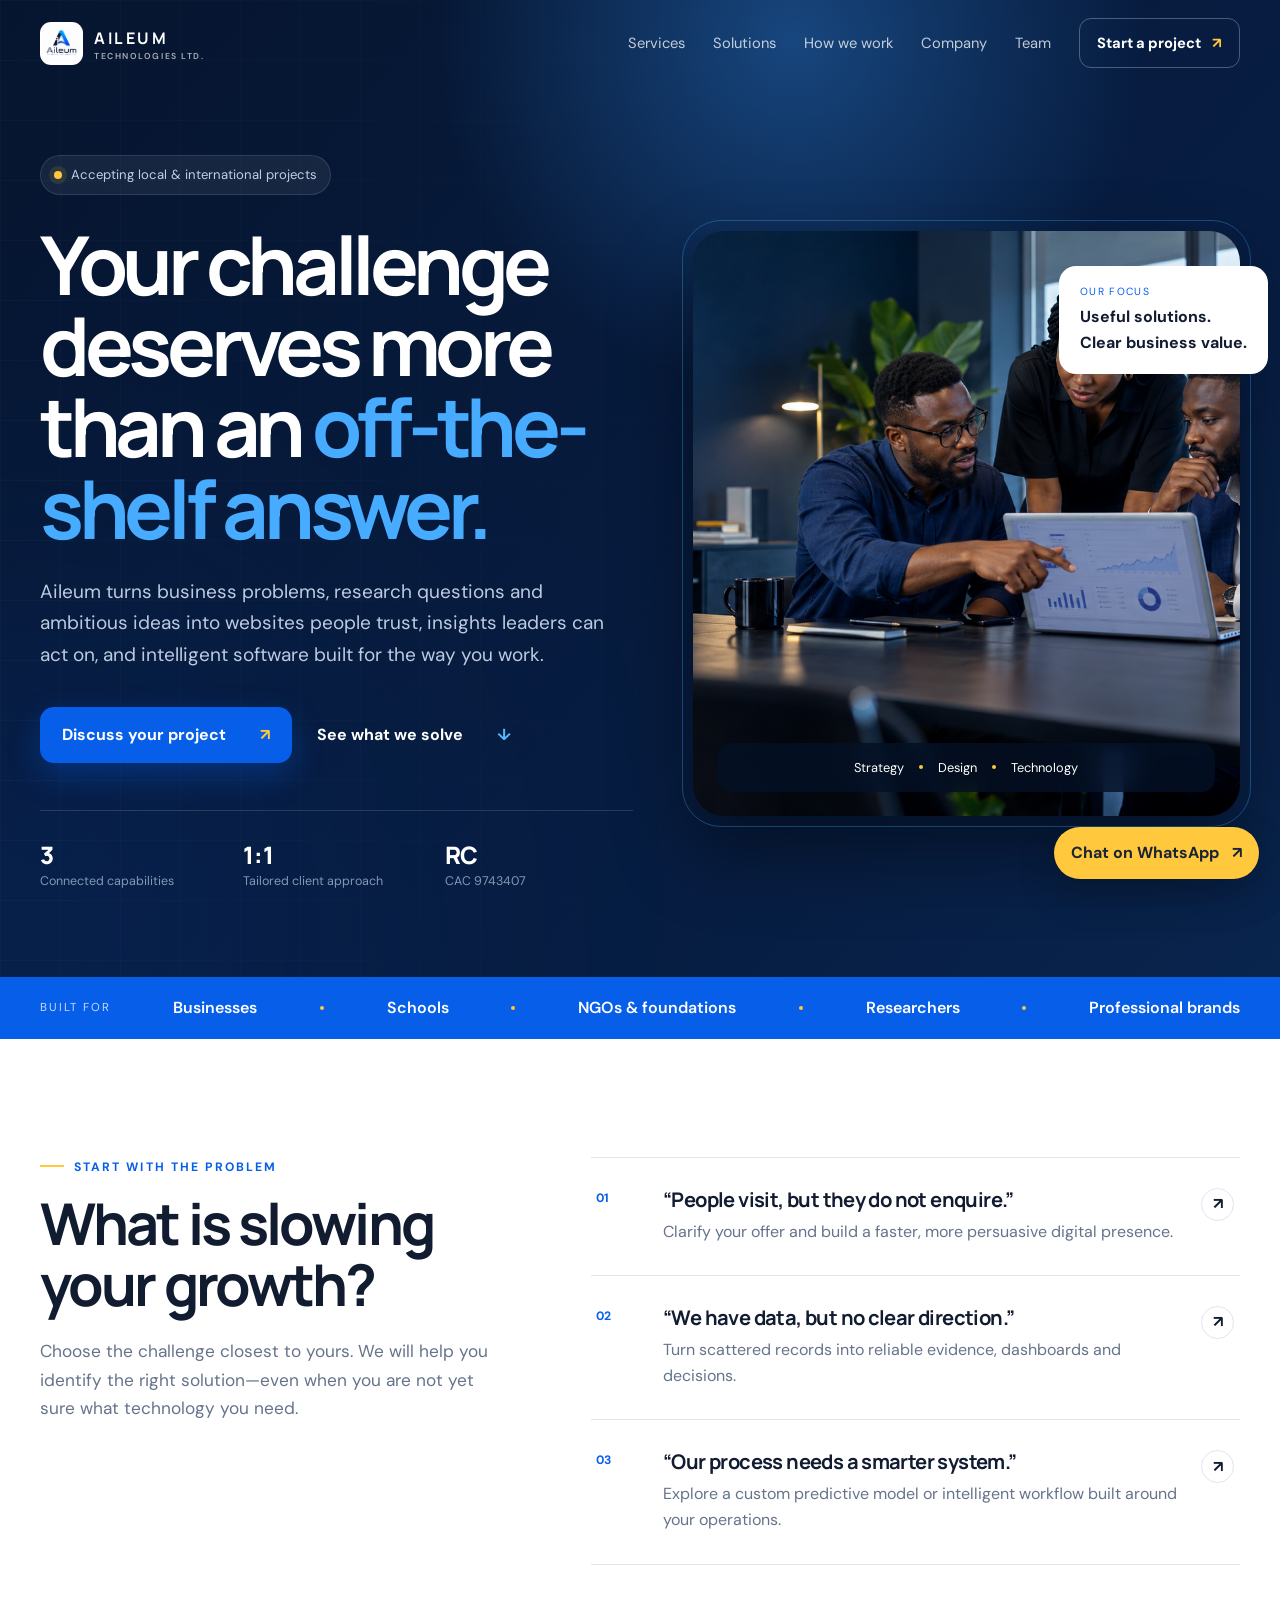
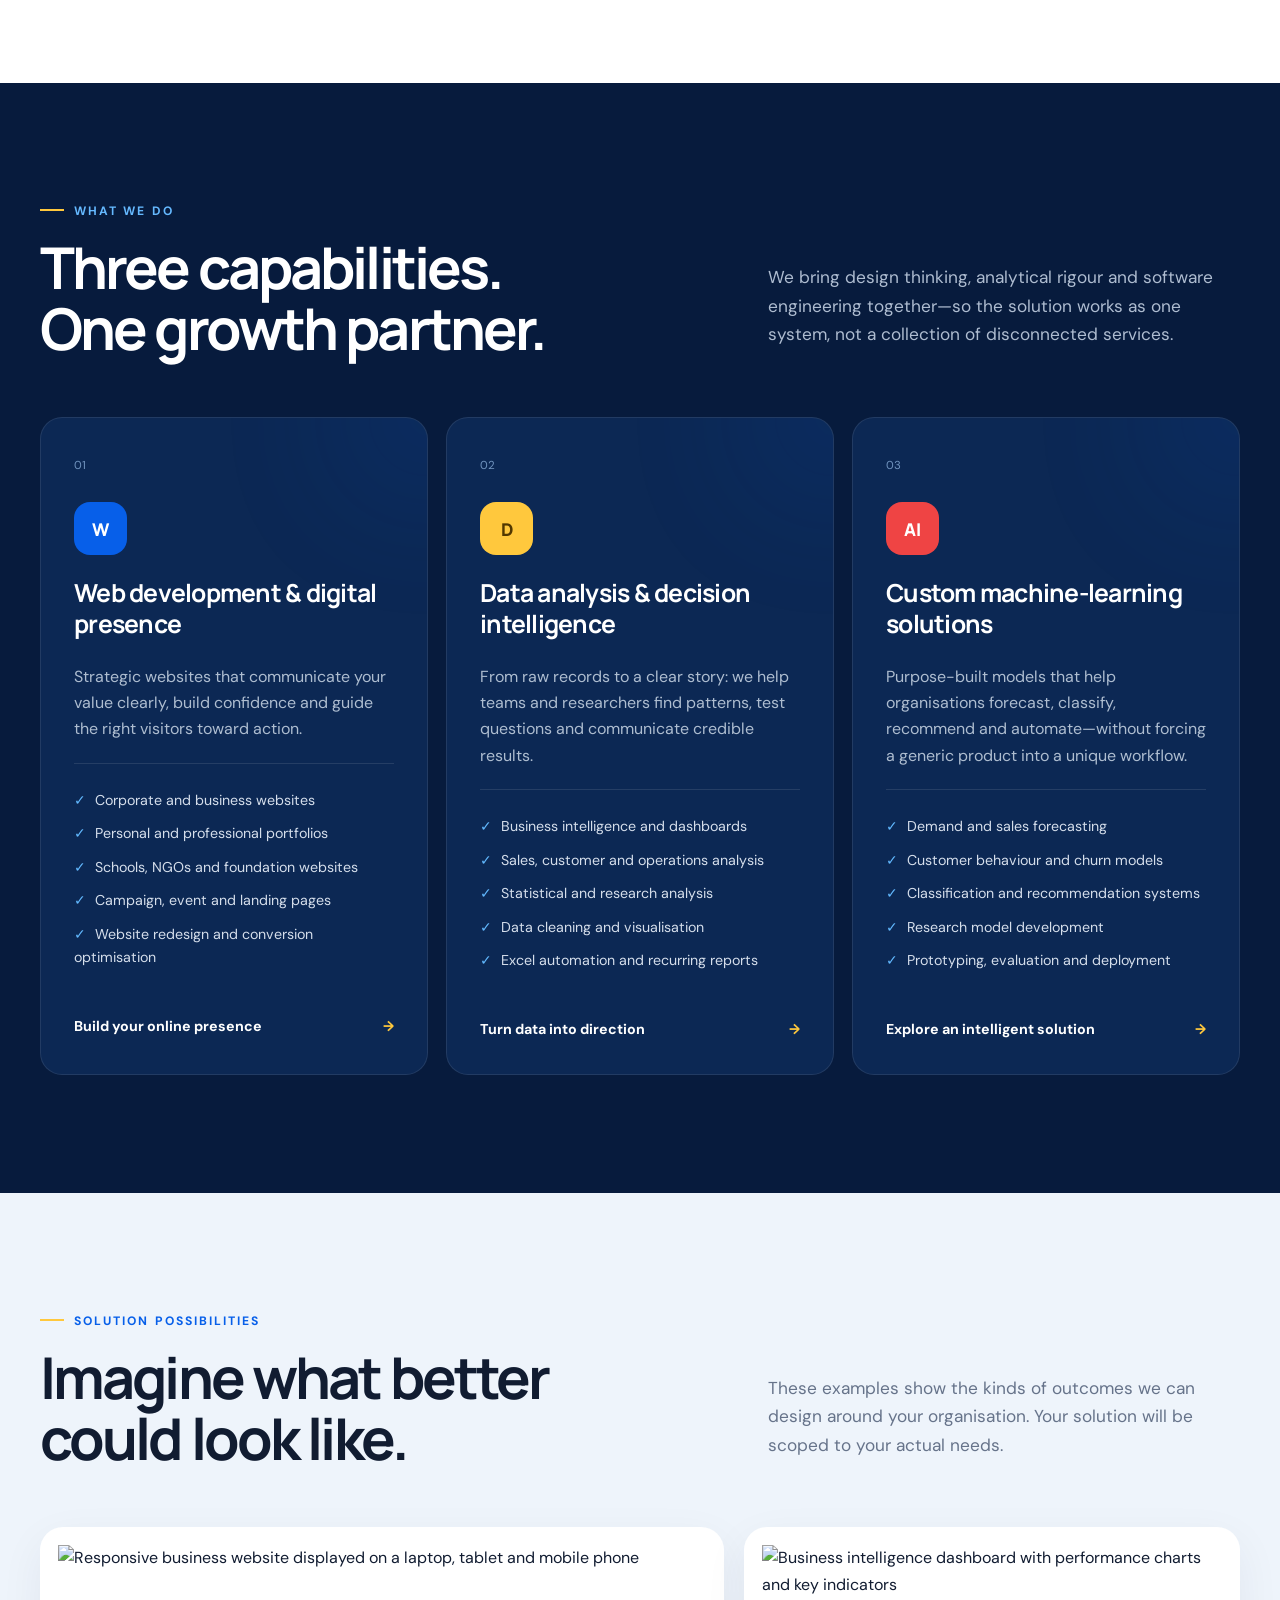
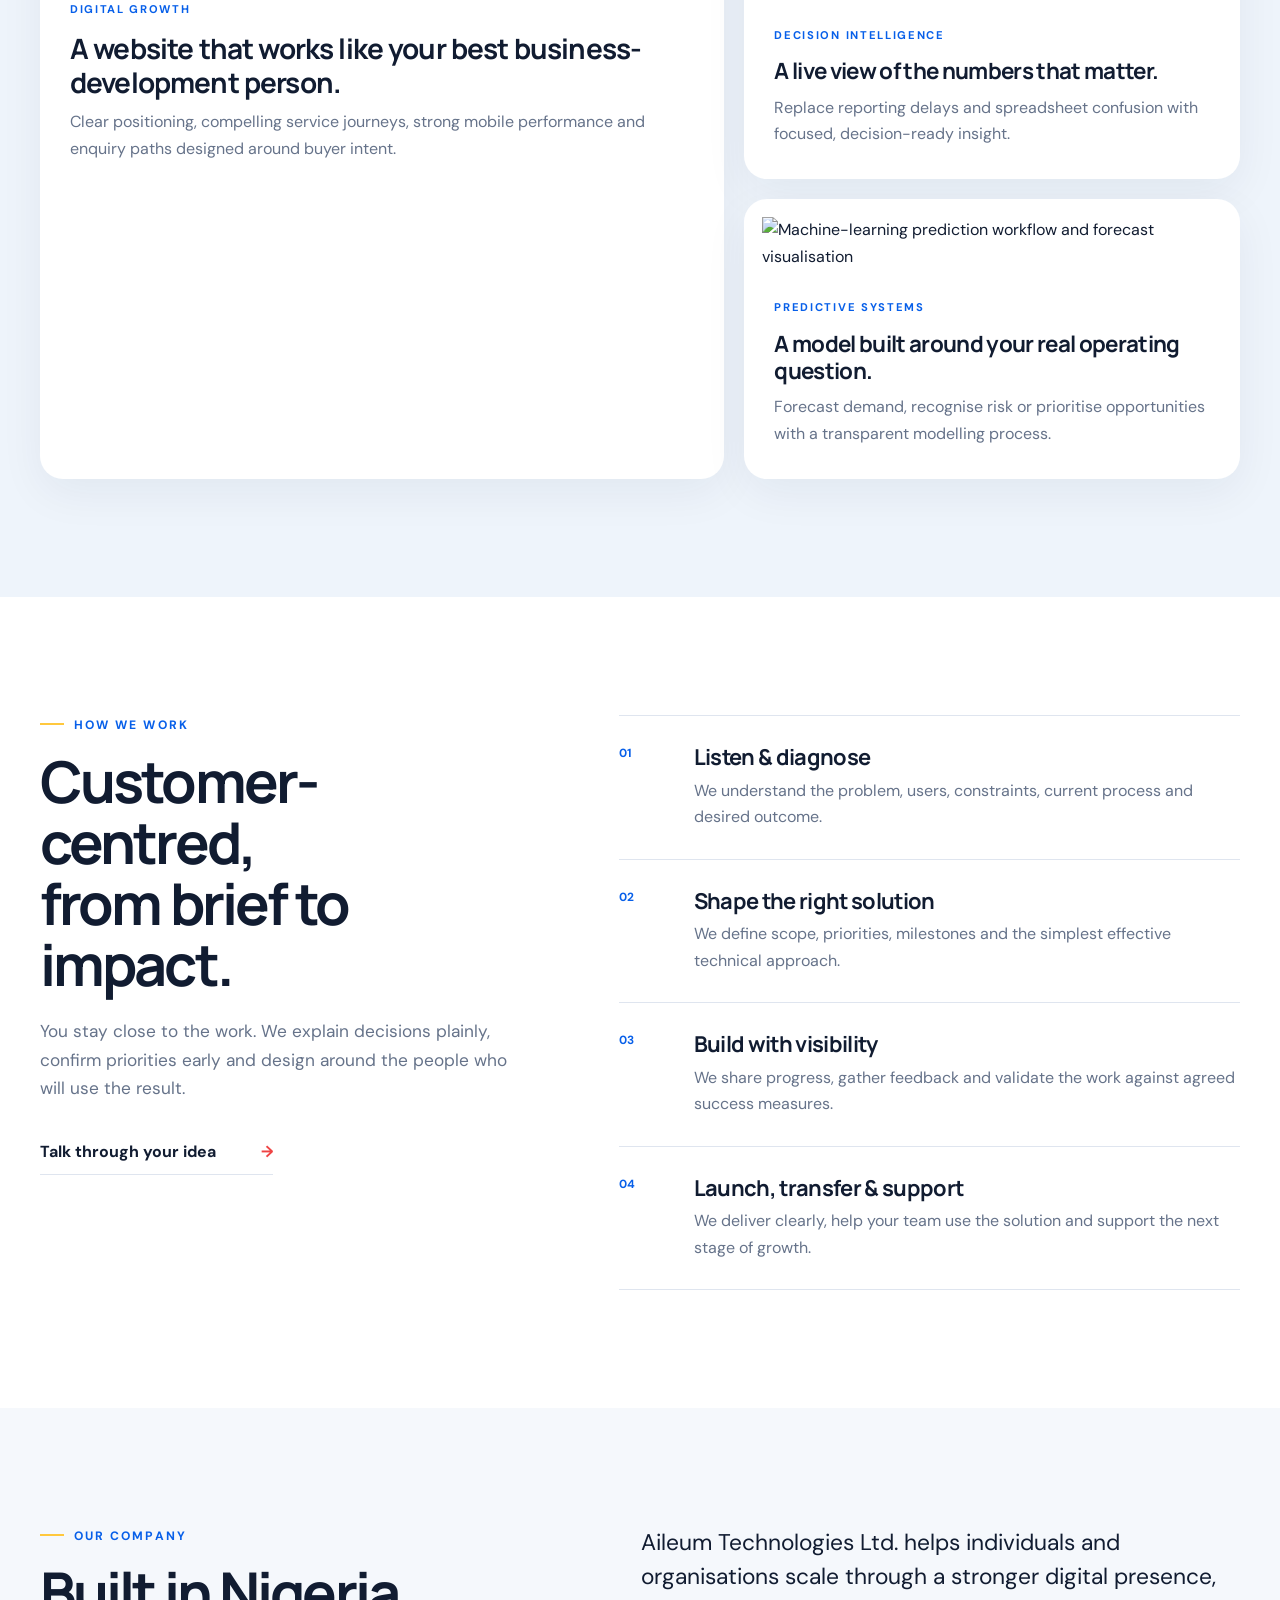
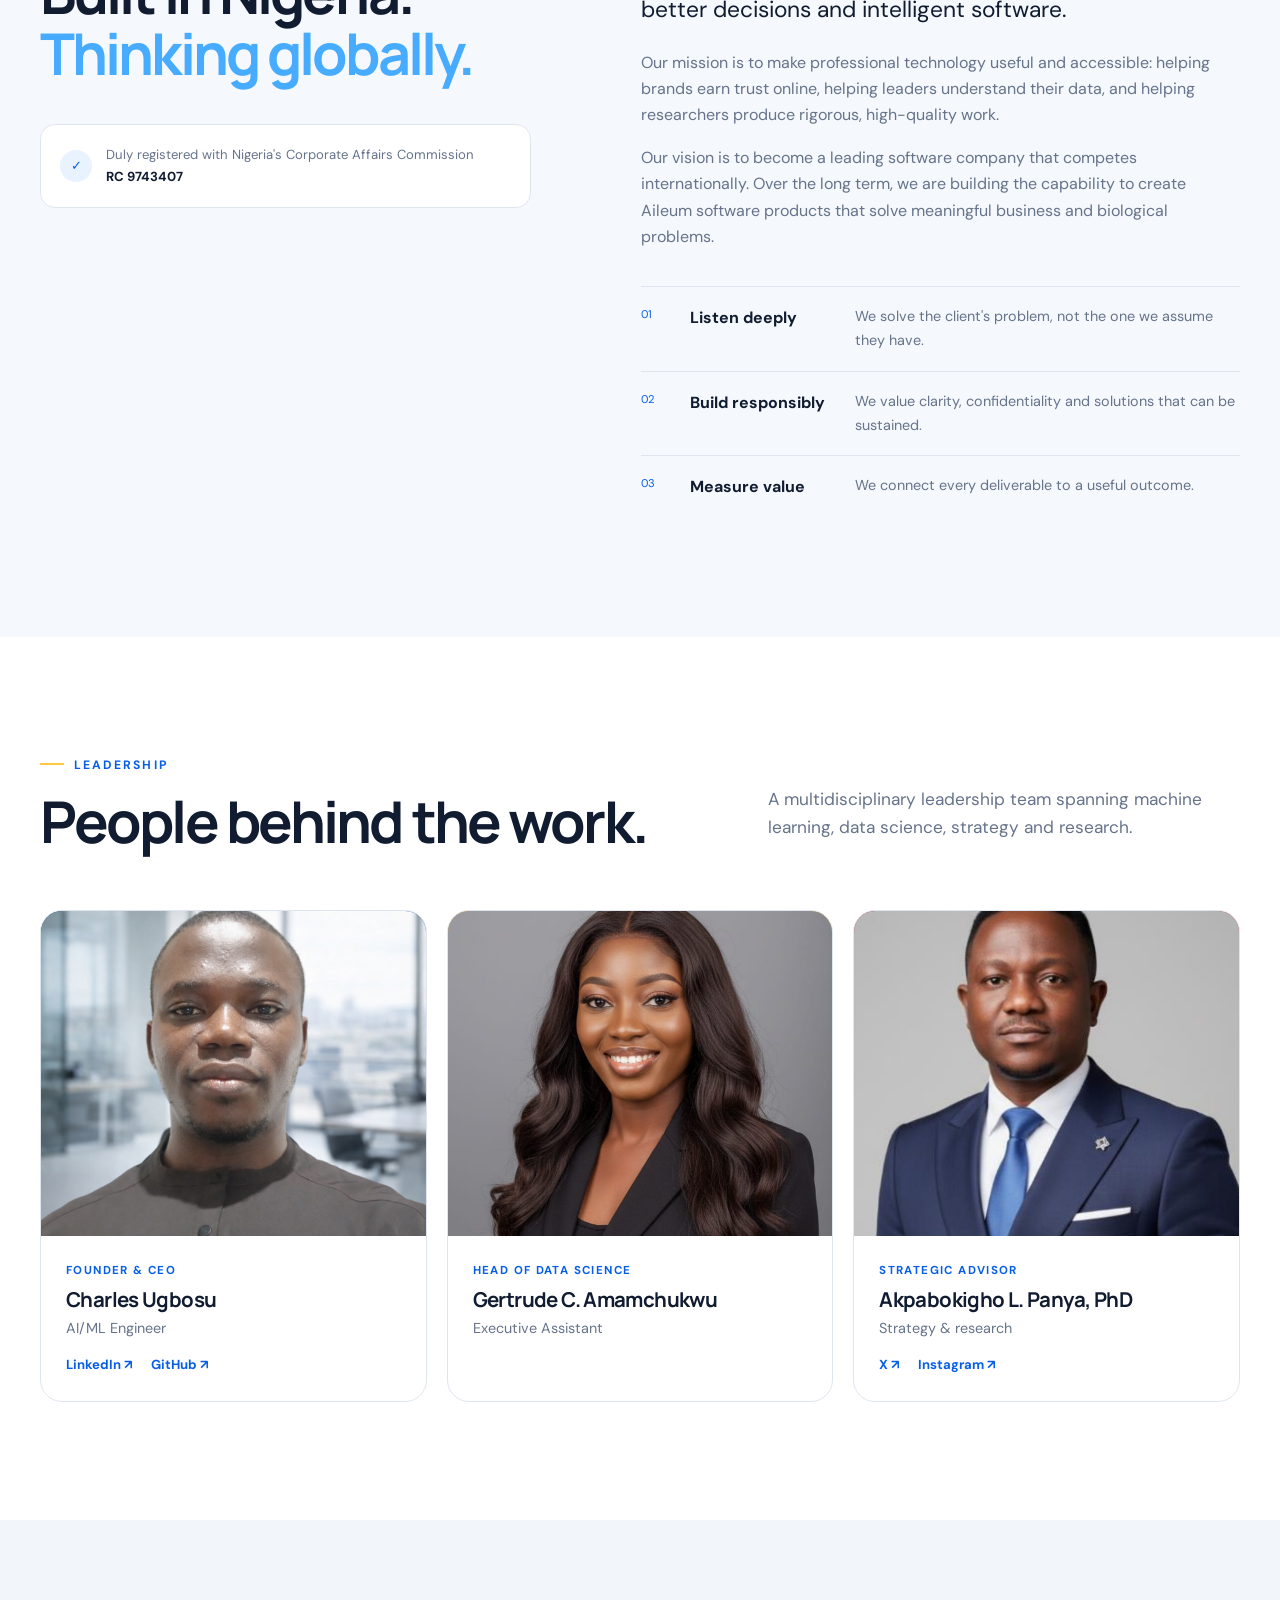
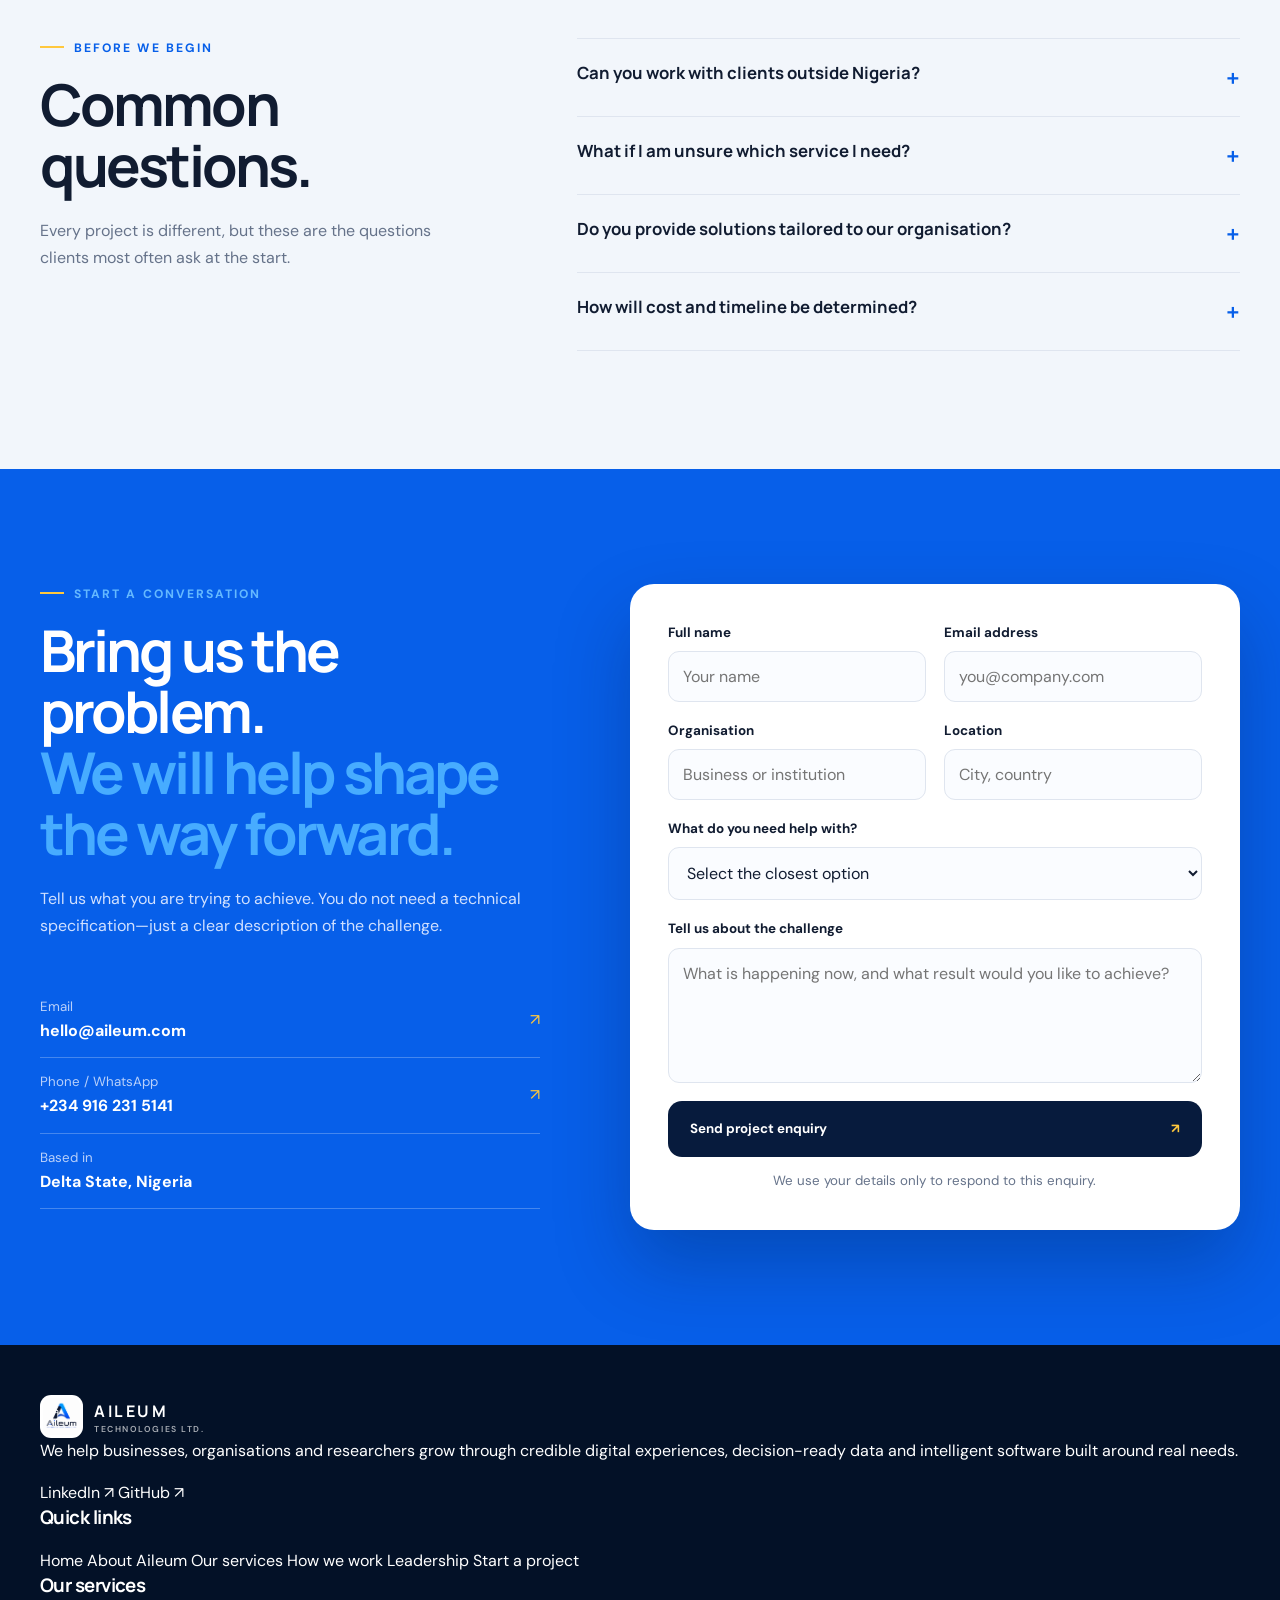
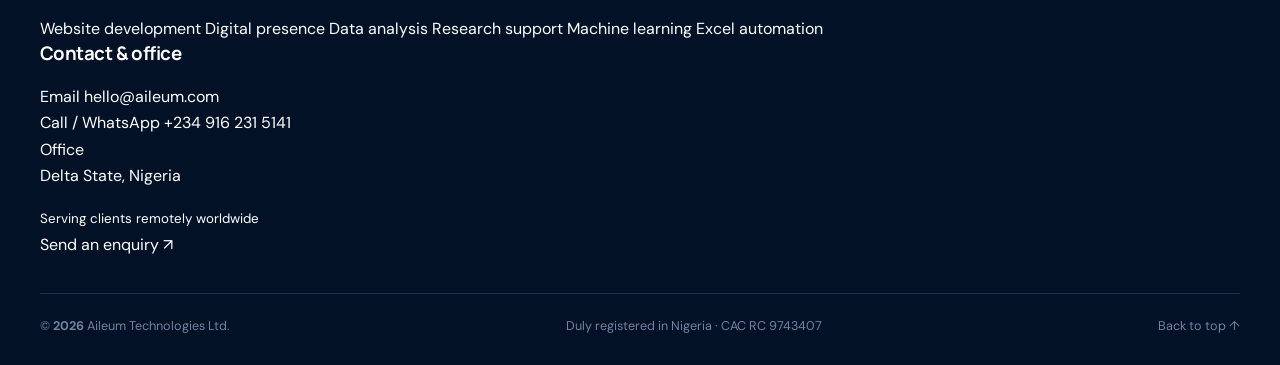
==== commit 626c74ee: "Redesigned website" ====
--- a/index.html
+++ b/index.html
@@ -1,118 +1,739 @@
 <!doctype html>
 <html lang="en">
-<head>
-  <meta charset="utf-8">
-  <meta name="viewport" content="width=device-width, initial-scale=1">
-  <meta name="description" content="Aileum Technologies builds high-converting websites, delivers decision-ready data analysis, and develops custom machine-learning solutions for organisations and researchers.">
-  <meta name="theme-color" content="#071b3d">
-  <link rel="canonical" href="https://aileum.com/">
-  <link rel="preconnect" href="https://fonts.googleapis.com">
-  <link rel="preconnect" href="https://fonts.gstatic.com" crossorigin>
-  <link href="https://fonts.googleapis.com/css2?family=DM+Sans:wght@400;500;600;700&family=Manrope:wght@600;700;800&display=swap" rel="stylesheet">
-  <link rel="stylesheet" href="assets/css/style.css">
-  <title>Aileum Technologies | Web, Data & Machine Learning Solutions</title>
-</head>
-<body>
-  <a class="skip-link" href="#main">Skip to main content</a>
-  <header class="site-header" id="top">
-    <div class="container navbar">
-      <a class="logo" href="#top" aria-label="Aileum Technologies home">
-        <img src="images/aileum.png" alt="" onerror="this.hidden=true">
-        <span><strong>AILEUM</strong><small>TECHNOLOGIES LTD.</small></span>
-      </a>
-      <button class="menu-toggle" aria-expanded="false" aria-controls="main-nav"><span></span><span></span><span></span><b class="sr-only">Open menu</b></button>
-      <nav id="main-nav" aria-label="Main navigation">
-        <a href="#services">Services</a><a href="#solutions">Solutions</a><a href="#process">How we work</a><a href="#about">Company</a><a href="#team">Team</a>
-        <a class="nav-cta" href="#contact">Start a project <span>↗</span></a>
-      </nav>
-    </div>
-  </header>
-
-  <main id="main">
-    <section class="hero">
-      <div class="container hero-grid">
-        <div class="hero-content reveal">
-          <div class="availability"><i></i> Accepting local &amp; international projects</div>
-          <h1>Your challenge deserves more than an <em>off-the-shelf answer.</em></h1>
-          <p class="hero-lead">Aileum turns business problems, research questions and ambitious ideas into websites people trust, insights leaders can act on, and intelligent software built for the way you work.</p>
-          <div class="hero-actions"><a class="btn btn-primary" href="#contact">Discuss your project <span>↗</span></a><a class="btn btn-link" href="#services">See what we solve <span>↓</span></a></div>
-          <div class="hero-proof"><div><strong>3</strong><span>Connected capabilities</span></div><div><strong>1:1</strong><span>Tailored client approach</span></div><div><strong>RC</strong><span>CAC 9743407</span></div></div>
-        </div>
-        <div class="hero-visual reveal">
-          <img src="images/aileum-team-hero.png" alt="African technology professionals collaborating on an analytics solution" width="1792" height="919">
-          <div class="visual-caption"><span>Strategy</span><i></i><span>Design</span><i></i><span>Technology</span></div>
-          <div class="result-card"><small>Our focus</small><strong>Useful solutions.<br>Clear business value.</strong></div>
-        </div>
+  <head>
+    <meta charset="utf-8" />
+    <meta name="viewport" content="width=device-width, initial-scale=1" />
+    <meta
+      name="description"
+      content="Aileum Technologies builds high-converting websites, delivers decision-ready data analysis, and develops custom machine-learning solutions for organisations and researchers."
+    />
+    <meta name="theme-color" content="#071b3d" />
+    <link rel="canonical" href="https://aileum.com/" />
+    <link rel="preconnect" href="https://fonts.googleapis.com" />
+    <link rel="preconnect" href="https://fonts.gstatic.com" crossorigin />
+    <link
+      href="https://fonts.googleapis.com/css2?family=DM+Sans:wght@400;500;600;700&family=Manrope:wght@600;700;800&display=swap"
+      rel="stylesheet"
+    />
+    <link rel="stylesheet" href="assets/css/style.css" />
+    <title>Aileum Technologies | Web, Data & Machine Learning Solutions</title>
+  </head>
+  <body>
+    <a class="skip-link" href="#main">Skip to main content</a>
+    <header class="site-header" id="top">
+      <div class="container navbar">
+        <a class="logo" href="#top" aria-label="Aileum Technologies home">
+          <img src="images/aileum.png" alt="" onerror="this.hidden=true" />
+          <span><strong>AILEUM</strong><small>TECHNOLOGIES LTD.</small></span>
+        </a>
+        <button
+          class="menu-toggle"
+          aria-expanded="false"
+          aria-controls="main-nav"
+        >
+          <span></span><span></span><span></span
+          ><b class="sr-only">Open menu</b>
+        </button>
+        <nav id="main-nav" aria-label="Main navigation">
+          <a href="#services">Services</a><a href="#solutions">Solutions</a
+          ><a href="#process">How we work</a><a href="#about">Company</a
+          ><a href="#team">Team</a>
+          <a class="nav-cta" href="#contact">Start a project <span>↗</span></a>
+        </nav>
       </div>
-    </section>
-
-    <section class="client-bar" aria-label="Who we serve"><div class="container"><span>Built for</span><p>Businesses</p><i></i><p>Schools</p><i></i><p>NGOs &amp; foundations</p><i></i><p>Researchers</p><i></i><p>Professional brands</p></div></section>
-
-    <section class="section problem-section">
-      <div class="container problem-grid">
-        <div class="section-intro reveal"><p class="eyebrow">Start with the problem</p><h2>What is slowing your growth?</h2><p>Choose the challenge closest to yours. We will help you identify the right solution—even when you are not yet sure what technology you need.</p></div>
-        <div class="problem-list">
-          <a class="problem reveal" href="#contact"><span>01</span><div><h3>“People visit, but they do not enquire.”</h3><p>Clarify your offer and build a faster, more persuasive digital presence.</p></div><b>↗</b></a>
-          <a class="problem reveal" href="#contact"><span>02</span><div><h3>“We have data, but no clear direction.”</h3><p>Turn scattered records into reliable evidence, dashboards and decisions.</p></div><b>↗</b></a>
-          <a class="problem reveal" href="#contact"><span>03</span><div><h3>“Our process needs a smarter system.”</h3><p>Explore a custom predictive model or intelligent workflow built around your operations.</p></div><b>↗</b></a>
+    </header>
+
+    <main id="main">
+      <section class="hero">
+        <div class="container hero-grid">
+          <div class="hero-content reveal">
+            <div class="availability">
+              <i></i> Accepting local &amp; international projects
+            </div>
+            <h1>
+              Your challenge deserves more than an
+              <em>off-the-shelf answer.</em>
+            </h1>
+            <p class="hero-lead">
+              Aileum turns business problems, research questions and ambitious
+              ideas into websites people trust, insights leaders can act on, and
+              intelligent software built for the way you work.
+            </p>
+            <div class="hero-actions">
+              <a class="btn btn-primary" href="#contact"
+                >Discuss your project <span>↗</span></a
+              ><a class="btn btn-link" href="#services"
+                >See what we solve <span>↓</span></a
+              >
+            </div>
+            <div class="hero-proof">
+              <div><strong>3</strong><span>Connected capabilities</span></div>
+              <div>
+                <strong>1:1</strong><span>Tailored client approach</span>
+              </div>
+              <div><strong>RC</strong><span>CAC 9743407</span></div>
+            </div>
+          </div>
+          <div class="hero-visual reveal">
+            <img
+              src="images/aileum-team-hero.png"
+              alt="African technology professionals collaborating on an analytics solution"
+              width="1792"
+              height="919"
+            />
+            <div class="visual-caption">
+              <span>Strategy</span><i></i><span>Design</span><i></i
+              ><span>Technology</span>
+            </div>
+            <div class="result-card">
+              <small>Our focus</small
+              ><strong>Useful solutions.<br />Clear business value.</strong>
+            </div>
+          </div>
+        </div>
+      </section>
+
+      <section class="client-bar" aria-label="Who we serve">
+        <div class="container">
+          <span>Built for</span>
+          <p>Businesses</p>
+          <i></i>
+          <p>Schools</p>
+          <i></i>
+          <p>NGOs &amp; foundations</p>
+          <i></i>
+          <p>Researchers</p>
+          <i></i>
+          <p>Professional brands</p>
+        </div>
+      </section>
+
+      <section class="section problem-section">
+        <div class="container problem-grid">
+          <div class="section-intro reveal">
+            <p class="eyebrow">Start with the problem</p>
+            <h2>What is slowing your growth?</h2>
+            <p>
+              Choose the challenge closest to yours. We will help you identify
+              the right solution—even when you are not yet sure what technology
+              you need.
+            </p>
+          </div>
+          <div class="problem-list">
+            <a class="problem reveal" href="#contact"
+              ><span>01</span>
+              <div>
+                <h3>“People visit, but they do not enquire.”</h3>
+                <p>
+                  Clarify your offer and build a faster, more persuasive digital
+                  presence.
+                </p>
+              </div>
+              <b>↗</b></a
+            >
+            <a class="problem reveal" href="#contact"
+              ><span>02</span>
+              <div>
+                <h3>“We have data, but no clear direction.”</h3>
+                <p>
+                  Turn scattered records into reliable evidence, dashboards and
+                  decisions.
+                </p>
+              </div>
+              <b>↗</b></a
+            >
+            <a class="problem reveal" href="#contact"
+              ><span>03</span>
+              <div>
+                <h3>“Our process needs a smarter system.”</h3>
+                <p>
+                  Explore a custom predictive model or intelligent workflow
+                  built around your operations.
+                </p>
+              </div>
+              <b>↗</b></a
+            >
+          </div>
+        </div>
+      </section>
+
+      <section class="section services" id="services">
+        <div class="container">
+          <div class="heading-row reveal">
+            <div>
+              <p class="eyebrow eyebrow-light">What we do</p>
+              <h2>Three capabilities.<br />One growth partner.</h2>
+            </div>
+            <p>
+              We bring design thinking, analytical rigour and software
+              engineering together—so the solution works as one system, not a
+              collection of disconnected services.
+            </p>
+          </div>
+          <div class="service-grid">
+            <article class="service-card reveal">
+              <span class="number">01</span>
+              <div class="service-symbol">W</div>
+              <h3>Web development &amp; digital presence</h3>
+              <p>
+                Strategic websites that communicate your value clearly, build
+                confidence and guide the right visitors toward action.
+              </p>
+              <ul>
+                <li>Corporate and business websites</li>
+                <li>Personal and professional portfolios</li>
+                <li>Schools, NGOs and foundation websites</li>
+                <li>Campaign, event and landing pages</li>
+                <li>Website redesign and conversion optimisation</li>
+              </ul>
+              <a href="#contact">Build your online presence <span>→</span></a>
+            </article>
+            <article class="service-card reveal">
+              <span class="number">02</span>
+              <div class="service-symbol">D</div>
+              <h3>Data analysis &amp; decision intelligence</h3>
+              <p>
+                From raw records to a clear story: we help teams and researchers
+                find patterns, test questions and communicate credible results.
+              </p>
+              <ul>
+                <li>Business intelligence and dashboards</li>
+                <li>Sales, customer and operations analysis</li>
+                <li>Statistical and research analysis</li>
+                <li>Data cleaning and visualisation</li>
+                <li>Excel automation and recurring reports</li>
+              </ul>
+              <a href="#contact">Turn data into direction <span>→</span></a>
+            </article>
+            <article class="service-card reveal">
+              <span class="number">03</span>
+              <div class="service-symbol">AI</div>
+              <h3>Custom machine-learning solutions</h3>
+              <p>
+                Purpose-built models that help organisations forecast, classify,
+                recommend and automate—without forcing a generic product into a
+                unique workflow.
+              </p>
+              <ul>
+                <li>Demand and sales forecasting</li>
+                <li>Customer behaviour and churn models</li>
+                <li>Classification and recommendation systems</li>
+                <li>Research model development</li>
+                <li>Prototyping, evaluation and deployment</li>
+              </ul>
+              <a href="#contact"
+                >Explore an intelligent solution <span>→</span></a
+              >
+            </article>
+          </div>
+        </div>
+      </section>
+
+      <section class="section solutions" id="solutions">
+        <div class="container">
+          <div class="heading-row dark reveal">
+            <div>
+              <p class="eyebrow">Solution possibilities</p>
+              <h2>Imagine what better<br />could look like.</h2>
+            </div>
+            <p>
+              These examples show the kinds of outcomes we can design around
+              your organisation. Your solution will be scoped to your actual
+              needs.
+            </p>
+          </div>
+          <div class="solution-grid">
+            <article class="solution-card large reveal">
+              <img
+                class="solution-image"
+                src="images/solution-web-development.png"
+                alt="Responsive business website displayed on a laptop, tablet and mobile phone"
+                loading="lazy"
+              />
+              <div class="solution-copy">
+                <span>Digital growth</span>
+                <h3>
+                  A website that works like your best business-development
+                  person.
+                </h3>
+                <p>
+                  Clear positioning, compelling service journeys, strong mobile
+                  performance and enquiry paths designed around buyer intent.
+                </p>
+              </div>
+            </article>
+            <article class="solution-card reveal">
+              <img
+                class="solution-image"
+                src="images/solution-data-dashboard.png"
+                alt="Business intelligence dashboard with performance charts and key indicators"
+                loading="lazy"
+              />
+              <div class="solution-copy">
+                <span>Decision intelligence</span>
+                <h3>A live view of the numbers that matter.</h3>
+                <p>
+                  Replace reporting delays and spreadsheet confusion with
+                  focused, decision-ready insight.
+                </p>
+              </div>
+            </article>
+            <article class="solution-card reveal">
+              <img
+                class="solution-image"
+                src="images/solution-machine-learning.png"
+                alt="Machine-learning prediction workflow and forecast visualisation"
+                loading="lazy"
+              />
+              <div class="solution-copy">
+                <span>Predictive systems</span>
+                <h3>A model built around your real operating question.</h3>
+                <p>
+                  Forecast demand, recognise risk or prioritise opportunities
+                  with a transparent modelling process.
+                </p>
+              </div>
+            </article>
+          </div>
+        </div>
+      </section>
+
+      <section class="section process" id="process">
+        <div class="container process-grid">
+          <div class="process-intro reveal">
+            <p class="eyebrow">How we work</p>
+            <h2>Customer-centred,<br />from brief to impact.</h2>
+            <p>
+              You stay close to the work. We explain decisions plainly, confirm
+              priorities early and design around the people who will use the
+              result.
+            </p>
+            <a class="inline-link" href="#contact"
+              >Talk through your idea <span>→</span></a
+            >
+          </div>
+          <ol class="process-list">
+            <li class="reveal">
+              <b>01</b>
+              <div>
+                <h3>Listen &amp; diagnose</h3>
+                <p>
+                  We understand the problem, users, constraints, current process
+                  and desired outcome.
+                </p>
+              </div>
+            </li>
+            <li class="reveal">
+              <b>02</b>
+              <div>
+                <h3>Shape the right solution</h3>
+                <p>
+                  We define scope, priorities, milestones and the simplest
+                  effective technical approach.
+                </p>
+              </div>
+            </li>
+            <li class="reveal">
+              <b>03</b>
+              <div>
+                <h3>Build with visibility</h3>
+                <p>
+                  We share progress, gather feedback and validate the work
+                  against agreed success measures.
+                </p>
+              </div>
+            </li>
+            <li class="reveal">
+              <b>04</b>
+              <div>
+                <h3>Launch, transfer &amp; support</h3>
+                <p>
+                  We deliver clearly, help your team use the solution and
+                  support the next stage of growth.
+                </p>
+              </div>
+            </li>
+          </ol>
+        </div>
+      </section>
+
+      <section class="section about" id="about">
+        <div class="container about-grid">
+          <div class="about-title reveal">
+            <p class="eyebrow">Our company</p>
+            <h2>Built in Nigeria.<br /><em>Thinking globally.</em></h2>
+            <div class="registered">
+              <i>✓</i
+              ><span
+                >Duly registered with Nigeria's Corporate Affairs Commission<br /><strong
+                  >RC 9743407</strong
+                ></span
+              >
+            </div>
+          </div>
+          <div class="about-content reveal">
+            <p class="lead">
+              Aileum Technologies Ltd. helps individuals and organisations scale
+              through a stronger digital presence, better decisions and
+              intelligent software.
+            </p>
+            <p>
+              Our mission is to make professional technology useful and
+              accessible: helping brands earn trust online, helping leaders
+              understand their data, and helping researchers produce rigorous,
+              high-quality work.
+            </p>
+            <p>
+              Our vision is to become a leading software company that competes
+              internationally. Over the long term, we are building the
+              capability to create Aileum software products that solve
+              meaningful business and biological problems.
+            </p>
+            <div class="principles">
+              <div>
+                <span>01</span><strong>Listen deeply</strong>
+                <p>
+                  We solve the client's problem, not the one we assume they
+                  have.
+                </p>
+              </div>
+              <div>
+                <span>02</span><strong>Build responsibly</strong>
+                <p>
+                  We value clarity, confidentiality and solutions that can be
+                  sustained.
+                </p>
+              </div>
+              <div>
+                <span>03</span><strong>Measure value</strong>
+                <p>We connect every deliverable to a useful outcome.</p>
+              </div>
+            </div>
+          </div>
+        </div>
+      </section>
+
+      <section class="section team" id="team">
+        <div class="container">
+          <div class="heading-row dark reveal">
+            <div>
+              <p class="eyebrow">Leadership</p>
+              <h2>People behind the work.</h2>
+            </div>
+            <p>
+              A multidisciplinary leadership team spanning machine learning,
+              data science, strategy and research.
+            </p>
+          </div>
+          <div class="team-grid">
+            <article class="person reveal">
+              <div class="person-photo">
+                <img
+                  src="images/charles_ugbosu.png"
+                  alt="Charles Ugbosu"
+                  loading="lazy"
+                /><span>CU</span>
+              </div>
+              <div class="person-info">
+                <p>Founder &amp; CEO</p>
+                <h3>Charles Ugbosu</h3>
+                <span>AI/ML Engineer</span>
+                <div>
+                  <a
+                    href="https://www.linkedin.com/in/charles-ugbosu-269150221"
+                    target="_blank"
+                    rel="noopener"
+                    >LinkedIn ↗</a
+                  ><a
+                    href="https://github.com/Uczas"
+                    target="_blank"
+                    rel="noopener"
+                    >GitHub ↗</a
+                  >
+                </div>
+              </div>
+            </article>
+            <article class="person reveal">
+              <div class="person-photo yellow">
+                <img
+                  src="images/gertrude.jpg"
+                  alt="Gertrude C. Amamchukwu"
+                  loading="lazy"
+                /><span>GA</span>
+              </div>
+              <div class="person-info">
+                <p>Head of Data Science</p>
+                <h3>Gertrude C. Amamchukwu</h3>
+                <span>Executive Assistant</span>
+              </div>
+            </article>
+            <article class="person reveal">
+              <div class="person-photo red">
+                <img
+                  src="images/panya.jpg"
+                  alt="Akpabokigho L. Panya"
+                  loading="lazy"
+                /><span>AP</span>
+              </div>
+              <div class="person-info">
+                <p>Strategic Advisor</p>
+                <h3>Akpabokigho L. Panya, PhD</h3>
+                <span>Strategy &amp; research</span>
+                <div>
+                  <a
+                    href="https://x.com/IghoLight"
+                    target="_blank"
+                    rel="noopener"
+                    >X ↗</a
+                  ><a
+                    href="https://www.instagram.com/igholight123"
+                    target="_blank"
+                    rel="noopener"
+                    >Instagram ↗</a
+                  >
+                </div>
+              </div>
+            </article>
+          </div>
+        </div>
+      </section>
+
+      <section class="section faq">
+        <div class="container faq-grid">
+          <div class="reveal">
+            <p class="eyebrow">Before we begin</p>
+            <h2>Common questions.</h2>
+            <p>
+              Every project is different, but these are the questions clients
+              most often ask at the start.
+            </p>
+          </div>
+          <div class="accordion">
+            <details class="reveal">
+              <summary>
+                Can you work with clients outside Nigeria?<span>+</span>
+              </summary>
+              <p>
+                Yes. Our process supports remote discovery, reviews and
+                delivery, making it practical to work with clients locally and
+                internationally.
+              </p>
+            </details>
+            <details class="reveal">
+              <summary>
+                What if I am unsure which service I need?<span>+</span>
+              </summary>
+              <p>
+                That is completely fine. Describe the problem and the outcome
+                you want. We will help determine whether the best response is a
+                website, analysis, model or a combination.
+              </p>
+            </details>
+            <details class="reveal">
+              <summary>
+                Do you provide solutions tailored to our organisation?<span
+                  >+</span
+                >
+              </summary>
+              <p>
+                Yes. Customer-centred delivery is central to our approach.
+                Scope, features and technical choices are based on your users,
+                processes, constraints and priorities.
+              </p>
+            </details>
+            <details class="reveal">
+              <summary>
+                How will cost and timeline be determined?<span>+</span>
+              </summary>
+              <p>
+                After an initial discussion, we define the scope and provide a
+                clear proposal. Cost and timing depend on complexity, content
+                readiness, integrations, data condition and delivery
+                requirements.
+              </p>
+            </details>
+          </div>
+        </div>
+      </section>
+
+      <section class="contact" id="contact">
+        <div class="container contact-grid">
+          <div class="contact-copy reveal">
+            <p class="eyebrow eyebrow-light">Start a conversation</p>
+            <h2>
+              Bring us the problem.<br /><em
+                >We will help shape the way forward.</em
+              >
+            </h2>
+            <p>
+              Tell us what you are trying to achieve. You do not need a
+              technical specification—just a clear description of the challenge.
+            </p>
+            <div class="contact-details">
+              <a href="mailto:hello@aileum.com"
+                ><small>Email</small><strong>hello@aileum.com</strong
+                ><span>↗</span></a
+              ><a href="tel:+2349162315141"
+                ><small>Phone / WhatsApp</small
+                ><strong>+234 916 231 5141</strong><span>↗</span></a
+              >
+              <div>
+                <small>Based in</small><strong>Delta State, Nigeria</strong>
+              </div>
+            </div>
+          </div>
+          <form
+            class="project-form reveal"
+            action="https://formspree.io/f/xwlkkyrv"
+            method="POST"
+          >
+            <div class="form-row">
+              <label
+                >Full name<input
+                  type="text"
+                  name="name"
+                  autocomplete="name"
+                  placeholder="Your name"
+                  required /></label
+              ><label
+                >Email address<input
+                  type="email"
+                  name="email"
+                  autocomplete="email"
+                  placeholder="you@company.com"
+                  required
+              /></label>
+            </div>
+            <div class="form-row">
+              <label
+                >Organisation<input
+                  type="text"
+                  name="organisation"
+                  placeholder="Business or institution" /></label
+              ><label
+                >Location<input
+                  type="text"
+                  name="location"
+                  placeholder="City, country"
+              /></label>
+            </div>
+            <label
+              >What do you need help with?<select name="service" required>
+                <option value="" disabled selected>
+                  Select the closest option
+                </option>
+                <option>Website and digital presence</option>
+                <option>Data analysis or research</option>
+                <option>Custom machine learning</option>
+                <option>A combination of services</option>
+                <option>I am not sure yet</option>
+              </select></label
+            ><label
+              >Tell us about the challenge<textarea
+                name="message"
+                rows="5"
+                placeholder="What is happening now, and what result would you like to achieve?"
+                required
+              ></textarea></label
+            ><button class="btn form-submit" type="submit">
+              Send project enquiry <span>↗</span>
+            </button>
+            <p class="form-status" role="status" aria-live="polite"></p>
+            <small>We use your details only to respond to this enquiry.</small>
+          </form>
+        </div>
+      </section>
+    </main>
+
+    <footer class="site-footer">
+      <div class="container footer-main">
+        <div class="footer-company">
+          <a class="logo footer-logo" href="#top">
+            <img src="images/aileum.png" alt="" onerror="this.hidden=true" />
+            <span>
+              <strong>AILEUM</strong>
+              <small>TECHNOLOGIES LTD.</small>
+            </span>
+          </a>
+          <p>
+            We help businesses, organisations and researchers grow through
+            credible digital experiences, decision-ready data and intelligent
+            software built around real needs.
+          </p>
+          <div class="footer-socials" aria-label="Aileum social links">
+            <a
+              href="https://www.linkedin.com/company/aileum/"
+              target="_blank"
+              rel="noopener"
+              >LinkedIn ↗</a
+            >
+            <a
+              href="https://github.com/Aileum-Technologies-LTD"
+              target="_blank"
+              rel="noopener"
+              >GitHub ↗</a
+            >
+          </div>
+        </div>
+
+        <div class="footer-column">
+          <h3>Quick links</h3>
+          <nav aria-label="Footer navigation">
+            <a href="#top">Home</a>
+            <a href="#about">About Aileum</a>
+            <a href="#services">Our services</a>
+            <a href="#process">How we work</a>
+            <a href="#team">Leadership</a>
+            <a href="#contact">Start a project</a>
+          </nav>
+        </div>
+
+        <div class="footer-column">
+          <h3>Our services</h3>
+          <nav aria-label="Services">
+            <a href="#services">Website development</a>
+            <a href="#services">Digital presence</a>
+            <a href="#services">Data analysis</a>
+            <a href="#services">Research support</a>
+            <a href="#services">Machine learning</a>
+            <a href="#services">Excel automation</a>
+          </nav>
+        </div>
+
+        <div class="footer-column footer-contact">
+          <h3>Contact &amp; office</h3>
+          <div class="footer-detail">
+            <span>Email</span>
+            <a href="mailto:hello@aileum.com">hello@aileum.com</a>
+          </div>
+          <div class="footer-detail">
+            <span>Call / WhatsApp</span>
+            <a href="tel:+2349162315141">+234 916 231 5141</a>
+          </div>
+          <div class="footer-detail">
+            <span>Office</span>
+            <p>Delta State, Nigeria</p>
+            <small>Serving clients remotely worldwide</small>
+          </div>
+          <a class="footer-enquiry" href="#contact">
+            Send an enquiry <span>↗</span>
+          </a>
         </div>
       </div>
-    </section>
-
-    <section class="section services" id="services">
-      <div class="container">
-        <div class="heading-row reveal"><div><p class="eyebrow eyebrow-light">What we do</p><h2>Three capabilities.<br>One growth partner.</h2></div><p>We bring design thinking, analytical rigour and software engineering together—so the solution works as one system, not a collection of disconnected services.</p></div>
-        <div class="service-grid">
-          <article class="service-card reveal"><span class="number">01</span><div class="service-symbol">W</div><h3>Web development &amp; digital presence</h3><p>Strategic websites that communicate your value clearly, build confidence and guide the right visitors toward action.</p><ul><li>Corporate and business websites</li><li>Personal and professional portfolios</li><li>Schools, NGOs and foundation websites</li><li>Campaign, event and landing pages</li><li>Website redesign and conversion optimisation</li></ul><a href="#contact">Build your online presence <span>→</span></a></article>
-          <article class="service-card reveal"><span class="number">02</span><div class="service-symbol">D</div><h3>Data analysis &amp; decision intelligence</h3><p>From raw records to a clear story: we help teams and researchers find patterns, test questions and communicate credible results.</p><ul><li>Business intelligence and dashboards</li><li>Sales, customer and operations analysis</li><li>Statistical and research analysis</li><li>Data cleaning and visualisation</li><li>Excel automation and recurring reports</li></ul><a href="#contact">Turn data into direction <span>→</span></a></article>
-          <article class="service-card reveal"><span class="number">03</span><div class="service-symbol">AI</div><h3>Custom machine-learning solutions</h3><p>Purpose-built models that help organisations forecast, classify, recommend and automate—without forcing a generic product into a unique workflow.</p><ul><li>Demand and sales forecasting</li><li>Customer behaviour and churn models</li><li>Classification and recommendation systems</li><li>Research model development</li><li>Prototyping, evaluation and deployment</li></ul><a href="#contact">Explore an intelligent solution <span>→</span></a></article>
-        </div>
+      <div class="container footer-bottom">
+        <span>© <b id="year"></b> Aileum Technologies Ltd.</span>
+        <span>Duly registered in Nigeria · CAC RC 9743407</span>
+        <a href="#top" id="back-to-top">Back to top ↑</a>
       </div>
-    </section>
-
-    <section class="section solutions" id="solutions"><div class="container">
-      <div class="heading-row dark reveal"><div><p class="eyebrow">Solution possibilities</p><h2>Imagine what better<br>could look like.</h2></div><p>These examples show the kinds of outcomes we can design around your organisation. Your solution will be scoped to your actual needs.</p></div>
-      <div class="solution-grid">
-        <article class="solution-card large reveal"><div class="mock website-mock"><div class="browser"><i></i><i></i><i></i></div><div class="mock-nav"></div><div class="mock-title"></div><div class="mock-copy"></div><div class="mock-button"></div><div class="mock-panel"><span></span><span></span><span></span></div></div><div class="solution-copy"><span>Digital growth</span><h3>A website that works like your best business-development person.</h3><p>Clear positioning, compelling service journeys, strong mobile performance and enquiry paths designed around buyer intent.</p></div></article>
-        <article class="solution-card reveal"><div class="mock dashboard-mock"><div class="kpis"><span></span><span></span><span></span></div><div class="bars"><i></i><i></i><i></i><i></i><i></i><i></i></div><div class="line"></div></div><div class="solution-copy"><span>Decision intelligence</span><h3>A live view of the numbers that matter.</h3><p>Replace reporting delays and spreadsheet confusion with focused, decision-ready insight.</p></div></article>
-        <article class="solution-card reveal"><div class="mock model-mock"><div class="nodes"><i></i><i></i><i></i><i></i><i></i><i></i></div><b>92%</b><small>model signal</small></div><div class="solution-copy"><span>Predictive systems</span><h3>A model built around your real operating question.</h3><p>Forecast demand, recognise risk or prioritise opportunities with a transparent modelling process.</p></div></article>
-      </div>
-    </div></section>
-
-    <section class="section process" id="process"><div class="container process-grid">
-      <div class="process-intro reveal"><p class="eyebrow">How we work</p><h2>Customer-centred,<br>from brief to impact.</h2><p>You stay close to the work. We explain decisions plainly, confirm priorities early and design around the people who will use the result.</p><a class="inline-link" href="#contact">Talk through your idea <span>→</span></a></div>
-      <ol class="process-list"><li class="reveal"><b>01</b><div><h3>Listen &amp; diagnose</h3><p>We understand the problem, users, constraints, current process and desired outcome.</p></div></li><li class="reveal"><b>02</b><div><h3>Shape the right solution</h3><p>We define scope, priorities, milestones and the simplest effective technical approach.</p></div></li><li class="reveal"><b>03</b><div><h3>Build with visibility</h3><p>We share progress, gather feedback and validate the work against agreed success measures.</p></div></li><li class="reveal"><b>04</b><div><h3>Launch, transfer &amp; support</h3><p>We deliver clearly, help your team use the solution and support the next stage of growth.</p></div></li></ol>
-    </div></section>
-
-    <section class="section about" id="about"><div class="container about-grid">
-      <div class="about-title reveal"><p class="eyebrow">Our company</p><h2>Built in Nigeria.<br><em>Thinking globally.</em></h2><div class="registered"><i>✓</i><span>Duly registered with Nigeria's Corporate Affairs Commission<br><strong>RC 9743407</strong></span></div></div>
-      <div class="about-content reveal"><p class="lead">Aileum Technologies Ltd. helps individuals and organisations scale through a stronger digital presence, better decisions and intelligent software.</p><p>Our mission is to make professional technology useful and accessible: helping brands earn trust online, helping leaders understand their data, and helping researchers produce rigorous, high-quality work.</p><p>Our vision is to become a leading software company that competes internationally. Over the long term, we are building the capability to create Aileum software products that solve meaningful business and biological problems.</p><div class="principles"><div><span>01</span><strong>Listen deeply</strong><p>We solve the client's problem, not the one we assume they have.</p></div><div><span>02</span><strong>Build responsibly</strong><p>We value clarity, confidentiality and solutions that can be sustained.</p></div><div><span>03</span><strong>Measure value</strong><p>We connect every deliverable to a useful outcome.</p></div></div></div>
-    </div></section>
-
-    <section class="section team" id="team"><div class="container">
-      <div class="heading-row dark reveal"><div><p class="eyebrow">Leadership</p><h2>People behind the work.</h2></div><p>A multidisciplinary leadership team spanning machine learning, data science, strategy and research.</p></div>
-      <div class="team-grid">
-        <article class="person reveal"><div class="person-photo"><img src="images/charles_ugbosu.png" alt="Charles Ugbosu" loading="lazy"><span>CU</span></div><div class="person-info"><p>Founder &amp; CEO</p><h3>Charles Ugbosu</h3><span>AI/ML Engineer</span><div><a href="https://www.linkedin.com/in/charles-ugbosu-269150221" target="_blank" rel="noopener">LinkedIn ↗</a><a href="https://github.com/Uczas" target="_blank" rel="noopener">GitHub ↗</a></div></div></article>
-        <article class="person reveal"><div class="person-photo yellow"><img src="images/gertrude.jpg" alt="Gertrude C. Amamchukwu" loading="lazy"><span>GA</span></div><div class="person-info"><p>Head of Data Science</p><h3>Gertrude C. Amamchukwu</h3><span>Executive Assistant</span></div></article>
-        <article class="person reveal"><div class="person-photo red"><img src="images/panya.jpg" alt="Akpabokigho L. Panya" loading="lazy"><span>AP</span></div><div class="person-info"><p>Strategic Advisor</p><h3>Akpabokigho L. Panya, PhD</h3><span>Strategy &amp; research</span><div><a href="https://x.com/IghoLight" target="_blank" rel="noopener">X ↗</a><a href="https://www.instagram.com/igholight123" target="_blank" rel="noopener">Instagram ↗</a></div></div></article>
-      </div>
-    </div></section>
-
-    <section class="section faq"><div class="container faq-grid"><div class="reveal"><p class="eyebrow">Before we begin</p><h2>Common questions.</h2><p>Every project is different, but these are the questions clients most often ask at the start.</p></div><div class="accordion">
-      <details class="reveal"><summary>Can you work with clients outside Nigeria?<span>+</span></summary><p>Yes. Our process supports remote discovery, reviews and delivery, making it practical to work with clients locally and internationally.</p></details>
-      <details class="reveal"><summary>What if I am unsure which service I need?<span>+</span></summary><p>That is completely fine. Describe the problem and the outcome you want. We will help determine whether the best response is a website, analysis, model or a combination.</p></details>
-      <details class="reveal"><summary>Do you provide solutions tailored to our organisation?<span>+</span></summary><p>Yes. Customer-centred delivery is central to our approach. Scope, features and technical choices are based on your users, processes, constraints and priorities.</p></details>
-      <details class="reveal"><summary>How will cost and timeline be determined?<span>+</span></summary><p>After an initial discussion, we define the scope and provide a clear proposal. Cost and timing depend on complexity, content readiness, integrations, data condition and delivery requirements.</p></details>
-    </div></div></section>
-
-    <section class="contact" id="contact"><div class="container contact-grid">
-      <div class="contact-copy reveal"><p class="eyebrow eyebrow-light">Start a conversation</p><h2>Bring us the problem.<br><em>We will help shape the way forward.</em></h2><p>Tell us what you are trying to achieve. You do not need a technical specification—just a clear description of the challenge.</p><div class="contact-details"><a href="mailto:hello@aileum.com"><small>Email</small><strong>hello@aileum.com</strong><span>↗</span></a><a href="tel:+2349162315141"><small>Phone / WhatsApp</small><strong>+234 916 231 5141</strong><span>↗</span></a><div><small>Based in</small><strong>Delta State, Nigeria</strong></div></div></div>
-      <form class="project-form reveal" action="https://formspree.io/f/xwlkkyrv" method="POST"><div class="form-row"><label>Full name<input type="text" name="name" autocomplete="name" placeholder="Your name" required></label><label>Email address<input type="email" name="email" autocomplete="email" placeholder="you@company.com" required></label></div><div class="form-row"><label>Organisation<input type="text" name="organisation" placeholder="Business or institution"></label><label>Location<input type="text" name="location" placeholder="City, country"></label></div><label>What do you need help with?<select name="service" required><option value="" disabled selected>Select the closest option</option><option>Website and digital presence</option><option>Data analysis or research</option><option>Custom machine learning</option><option>A combination of services</option><option>I am not sure yet</option></select></label><label>Tell us about the challenge<textarea name="message" rows="5" placeholder="What is happening now, and what result would you like to achieve?" required></textarea></label><button class="btn form-submit" type="submit">Send project enquiry <span>↗</span></button><p class="form-status" role="status" aria-live="polite"></p><small>We use your details only to respond to this enquiry.</small></form>
-    </div></section>
-  </main>
-
-  <footer><div class="container footer-top"><a class="logo footer-logo" href="#top"><img src="images/aileum.png" alt="" onerror="this.hidden=true"><span><strong>AILEUM</strong><small>TECHNOLOGIES LTD.</small></span></a><p>Professional web, data and machine-learning solutions designed around real needs.</p><div><a href="https://www.linkedin.com/company/aileum/" target="_blank" rel="noopener">LinkedIn</a><a href="https://github.com/Aileum-Technologies-LTD" target="_blank" rel="noopener">GitHub</a></div></div><div class="container footer-bottom"><span>© <b id="year"></b> Aileum Technologies Ltd.</span><span>CAC RC 9743407</span><a href="#top">Back to top ↑</a></div></footer>
-  <a class="whatsapp" href="https://wa.me/2349162315141?text=Hello%20Aileum%2C%20I%20would%20like%20to%20discuss%20a%20project." target="_blank" rel="noopener" aria-label="Chat with Aileum on WhatsApp"><span>Chat on WhatsApp</span><b>↗</b></a>
-  <script src="assets/js/main.js"></script>
-</body>
+    </footer>
+    <a
+      class="whatsapp"
+      href="https://wa.me/2349162315141?text=Hello%20Aileum%2C%20I%20would%20like%20to%20discuss%20a%20project."
+      target="_blank"
+      rel="noopener"
+      aria-label="Chat with Aileum on WhatsApp"
+      ><span>Chat on WhatsApp</span><b>↗</b></a
+    >
+    <script src="assets/js/main.js"></script>
+  </body>
 </html>
--- a/assets/css/style.css
+++ b/assets/css/style.css
@@ -1,2210 +1 @@
-/* ========================================
-   CSS VARIABLES – DARK MODE (Default)
-   ======================================== */
-:root {
-    --primary: #2563eb;
-    --primary-dark: #1d4ed8;
-    --primary-light: #60a5fa;
-    --secondary: #7c3aed;
-    
-    /* Backgrounds */
-    --bg-body: #08080e;
-    --bg-card: #111118;
-    --bg-section: #0a0a14;
-    --bg-input: #08080e;
-    --bg-nav: rgba(8, 8, 14, 0.92);
-    
-    /* Borders */
-    --border-color: #1e1e2a;
-    --border-hover: rgba(37, 99, 235, 0.4);
-    
-    /* Text */
-    --text-primary: #ffffff;
-    --text-secondary: #a1a1aa;
-    --text-muted: #52525b;
-    --text-nav: #a1a1aa;
-    --text-nav-hover: #ffffff;
-    
-    /* Effects */
-    --gradient-1: linear-gradient(135deg, #2563eb, #7c3aed);
-    --gradient-2: linear-gradient(135deg, #60a5fa, #a78bfa);
-    --shadow: 0 8px 32px rgba(0, 0, 0, 0.4);
-    --shadow-card: 0 12px 40px rgba(0, 0, 0, 0.3);
-    --shadow-btn: 0 8px 30px rgba(37, 99, 235, 0.35);
-    
-    --radius: 16px;
-    --transition: all 0.3s cubic-bezier(0.4, 0, 0.2, 1);
-}
-
-/* ========================================
-   CSS VARIABLES – LIGHT MODE
-   ======================================== */
-[data-theme="light"] {
-    /* Backgrounds */
-    --bg-body: #f8fafc;
-    --bg-card: #ffffff;
-    --bg-section: #f1f5f9;
-    --bg-input: #ffffff;
-    --bg-nav: rgba(255, 255, 255, 0.92);
-    
-    /* Borders */
-    --border-color: #e2e8f0;
-    --border-hover: rgba(37, 99, 235, 0.5);
-    
-    /* Text */
-    --text-primary: #0f172a;
-    --text-secondary: #475569;
-    --text-muted: #94a3b8;
-    --text-nav: #475569;
-    --text-nav-hover: #0f172a;
-    
-    /* Effects */
-    --gradient-1: linear-gradient(135deg, #2563eb, #7c3aed);
-    --gradient-2: linear-gradient(135deg, #2563eb, #7c3aed);
-    --shadow: 0 8px 32px rgba(0, 0, 0, 0.1);
-    --shadow-card: 0 12px 40px rgba(0, 0, 0, 0.08);
-    --shadow-btn: 0 8px 30px rgba(37, 99, 235, 0.25);
-}
-
-/* ========================================
-   GLOBAL RESET
-   ======================================== */
-* {
-    margin: 0;
-    padding: 0;
-    box-sizing: border-box;
-}
-
-html {
-    scroll-behavior: smooth;
-}
-
-body {
-    font-family: 'Inter', sans-serif;
-    background: var(--bg-body);
-    color: var(--text-primary);
-    line-height: 1.6;
-    overflow-x: hidden;
-    transition: background 0.4s ease, color 0.4s ease;
-}
-
-.container {
-    max-width: 1200px;
-    margin: 0 auto;
-    padding: 0 24px;
-}
-
-a {
-    text-decoration: none;
-    color: inherit;
-}
-
-img {
-    max-width: 100%;
-    display: block;
-}
-
-/* ========================================
-   PRELOADER
-   ======================================== */
-#preloader {
-    position: fixed;
-    top: 0;
-    left: 0;
-    width: 100%;
-    height: 100%;
-    background: var(--bg-body);
-    display: flex;
-    justify-content: center;
-    align-items: center;
-    z-index: 9999;
-    transition: opacity 0.5s ease;
-}
-
-#preloader.hide {
-    opacity: 0;
-    pointer-events: none;
-}
-
-.loader {
-    width: 48px;
-    height: 48px;
-    border: 3px solid var(--border-color);
-    border-top-color: var(--primary);
-    border-radius: 50%;
-    animation: spin 0.8s linear infinite;
-}
-
-@keyframes spin {
-    to { transform: rotate(360deg); }
-}
-
-/* ========================================
-   GRADIENT TEXT
-   ======================================== */
-.gradient-text {
-    background: var(--gradient-2);
-    -webkit-background-clip: text;
-    -webkit-text-fill-color: transparent;
-    background-size: 200% auto;
-    animation: shimmer 4s ease-in-out infinite;
-}
-
-@keyframes shimmer {
-    0%, 100% { background-position: 0% center; }
-    50% { background-position: 200% center; }
-}
-
-/* ========================================
-   BUTTONS
-   ======================================== */
-.btn-primary {
-    display: inline-flex;
-    align-items: center;
-    gap: 10px;
-    padding: 14px 32px;
-    background: var(--gradient-1);
-    color: #fff;
-    border: none;
-    border-radius: 40px;
-    font-weight: 600;
-    font-size: 15px;
-    cursor: pointer;
-    transition: var(--transition);
-    position: relative;
-    overflow: hidden;
-}
-
-.btn-primary:hover {
-    transform: translateY(-3px);
-    box-shadow: var(--shadow-btn);
-}
-
-.btn-primary::after {
-    content: '';
-    position: absolute;
-    inset: 0;
-    background: linear-gradient(135deg, transparent, rgba(255,255,255,0.1));
-    opacity: 0;
-    transition: var(--transition);
-}
-
-.btn-primary:hover::after {
-    opacity: 1;
-}
-
-.btn-sm {
-    padding: 10px 24px;
-    font-size: 13px;
-}
-
-.btn-secondary {
-    display: inline-flex;
-    align-items: center;
-    gap: 10px;
-    padding: 14px 32px;
-    color: var(--text-secondary);
-    border: 1px solid var(--border-color);
-    border-radius: 40px;
-    font-weight: 500;
-    font-size: 15px;
-    transition: var(--transition);
-    background: transparent;
-}
-
-.btn-secondary:hover {
-    color: var(--text-primary);
-    border-color: var(--primary);
-    transform: translateY(-3px);
-}
-
-/* ========================================
-   THEME TOGGLE BUTTON
-   ======================================== */
-.theme-toggle {
-    background: var(--bg-card);
-    border: 1px solid var(--border-color);
-    border-radius: 40px;
-    width: 44px;
-    height: 44px;
-    display: flex;
-    align-items: center;
-    justify-content: center;
-    cursor: pointer;
-    color: var(--text-secondary);
-    font-size: 18px;
-    transition: var(--transition);
-    position: relative;
-    overflow: hidden;
-}
-
-.theme-toggle:hover {
-    color: var(--text-primary);
-    border-color: var(--primary);
-    transform: translateY(-2px);
-}
-
-.theme-toggle .fa-sun {
-    display: none;
-}
-
-[data-theme="light"] .theme-toggle .fa-sun {
-    display: block;
-    color: #f59e0b;
-}
-
-[data-theme="light"] .theme-toggle .fa-moon {
-    display: none;
-}
-
-/* ========================================
-   SECTION HEADER
-   ======================================== */
-.section-header {
-    text-align: center;
-    margin-bottom: 60px;
-}
-
-.section-tag {
-    display: inline-block;
-    background: rgba(37, 99, 235, 0.1);
-    color: var(--primary);
-    font-size: 12px;
-    font-weight: 600;
-    padding: 6px 18px;
-    border-radius: 40px;
-    letter-spacing: 0.5px;
-    text-transform: uppercase;
-    border: 1px solid rgba(37, 99, 235, 0.2);
-    margin-bottom: 16px;
-    transition: var(--transition);
-}
-
-[data-theme="light"] .section-tag {
-    background: rgba(37, 99, 235, 0.08);
-    border-color: rgba(37, 99, 235, 0.25);
-}
-
-.section-header h2 {
-    font-size: clamp(32px, 5vw, 48px);
-    font-weight: 800;
-    letter-spacing: -1px;
-    margin-bottom: 12px;
-}
-
-.section-header p {
-    color: var(--text-secondary);
-    font-size: 18px;
-    max-width: 600px;
-    margin: 0 auto;
-}
-
-/* ========================================
-   NAVIGATION
-   ======================================== */
-#navbar {
-    position: fixed;
-    top: 0;
-    left: 0;
-    width: 100%;
-    z-index: 1000;
-    padding: 16px 0;
-    transition: var(--transition);
-    background: transparent;
-}
-
-#navbar.scrolled {
-    background: var(--bg-nav);
-    backdrop-filter: blur(20px);
-    border-bottom: 1px solid var(--border-color);
-    padding: 10px 0;
-}
-
-#navbar nav {
-    display: flex;
-    justify-content: space-between;
-    align-items: center;
-}
-
-.logo {
-    display: flex;
-    align-items: center;
-    gap: 12px;
-    font-weight: 800;
-    font-size: 22px;
-    letter-spacing: -0.5px;
-    color: var(--text-primary);
-}
-
-.logo img {
-    height: 40px;
-    width: auto;
-}
-
-.nav-links {
-    display: flex;
-    list-style: none;
-    gap: 32px;
-    align-items: center;
-}
-
-.nav-links a {
-    color: var(--text-nav);
-    font-size: 14px;
-    font-weight: 500;
-    transition: var(--transition);
-    position: relative;
-}
-
-.nav-links a::after {
-    content: '';
-    position: absolute;
-    bottom: -4px;
-    left: 0;
-    width: 0;
-    height: 2px;
-    background: var(--gradient-1);
-    transition: var(--transition);
-}
-
-.nav-links a:hover,
-.nav-links a.active {
-    color: var(--text-nav-hover);
-}
-
-.nav-links a:hover::after,
-.nav-links a.active::after {
-    width: 100%;
-}
-
-.nav-actions {
-    display: flex;
-    align-items: center;
-    gap: 16px;
-}
-
-.hamburger {
-    display: none;
-    flex-direction: column;
-    gap: 5px;
-    cursor: pointer;
-    padding: 4px;
-}
-
-.hamburger span {
-    display: block;
-    width: 28px;
-    height: 2px;
-    background: var(--text-primary);
-    transition: var(--transition);
-}
-
-.hamburger.active span:nth-child(1) {
-    transform: rotate(45deg) translate(5px, 5px);
-}
-
-.hamburger.active span:nth-child(2) {
-    opacity: 0;
-}
-
-.hamburger.active span:nth-child(3) {
-    transform: rotate(-45deg) translate(5px, -5px);
-}
-
-/* ========================================
-   HERO SECTION
-   ======================================== */
-.hero {
-    min-height: 100vh;
-    display: flex;
-    align-items: center;
-    padding: 120px 0 60px;
-    position: relative;
-    overflow: hidden;
-}
-
-.hero::before {
-    content: '';
-    position: absolute;
-    top: -50%;
-    right: -20%;
-    width: 70%;
-    height: 150%;
-    background: radial-gradient(circle, rgba(37, 99, 235, 0.06) 0%, transparent 70%);
-    pointer-events: none;
-}
-
-[data-theme="light"] .hero::before {
-    background: radial-gradient(circle, rgba(37, 99, 235, 0.08) 0%, transparent 70%);
-}
-
-.hero-grid {
-    display: grid;
-    grid-template-columns: 1fr 1fr;
-    gap: 60px;
-    align-items: center;
-}
-
-.hero-content {
-    position: relative;
-    z-index: 1;
-}
-
-.hero-badge {
-    display: inline-flex;
-    align-items: center;
-    gap: 8px;
-    background: rgba(37, 99, 235, 0.1);
-    color: var(--primary);
-    padding: 8px 20px;
-    border-radius: 40px;
-    font-size: 13px;
-    font-weight: 500;
-    border: 1px solid rgba(37, 99, 235, 0.2);
-    margin-bottom: 24px;
-}
-
-[data-theme="light"] .hero-badge {
-    background: rgba(37, 99, 235, 0.08);
-    border-color: rgba(37, 99, 235, 0.25);
-}
-
-.hero h1 {
-    font-size: clamp(40px, 6vw, 64px);
-    font-weight: 900;
-    line-height: 1.05;
-    letter-spacing: -2px;
-    margin-bottom: 20px;
-}
-
-.hero p {
-    font-size: 18px;
-    color: var(--text-secondary);
-    max-width: 500px;
-    margin-bottom: 32px;
-    line-height: 1.8;
-}
-
-.hero-buttons {
-    display: flex;
-    gap: 16px;
-    flex-wrap: wrap;
-    margin-bottom: 40px;
-}
-
-.trust-indicators {
-    display: flex;
-    gap: 40px;
-    padding-top: 24px;
-    border-top: 1px solid var(--border-color);
-}
-
-.trust-item {
-    display: flex;
-    align-items: center;
-    gap: 10px;
-    color: var(--text-secondary);
-    font-size: 14px;
-}
-
-.trust-item i {
-    color: var(--primary);
-    font-size: 18px;
-}
-
-/* Hero Visual / Floating Cards */
-.hero-visual {
-    position: relative;
-    height: 500px;
-    display: flex;
-    justify-content: center;
-    align-items: center;
-}
-
-.hero-glow {
-    width: 400px;
-    height: 400px;
-    background: radial-gradient(circle, rgba(37, 99, 235, 0.15) 0%, transparent 70%);
-    border-radius: 50%;
-    position: absolute;
-    animation: pulse 4s ease-in-out infinite;
-}
-
-[data-theme="light"] .hero-glow {
-    background: radial-gradient(circle, rgba(37, 99, 235, 0.12) 0%, transparent 70%);
-}
-
-@keyframes pulse {
-    0%, 100% { transform: scale(1); opacity: 0.6; }
-    50% { transform: scale(1.1); opacity: 1; }
-}
-
-.floating-cards {
-    display: grid;
-    grid-template-columns: repeat(3, 1fr);
-    gap: 20px;
-    position: relative;
-    z-index: 1;
-    width: 100%;
-    max-width: 400px;
-}
-
-.float-card {
-    background: var(--bg-card);
-    border: 1px solid var(--border-color);
-    border-radius: var(--radius);
-    padding: 20px;
-    text-align: center;
-    transition: var(--transition);
-    cursor: default;
-    animation: float 6s ease-in-out infinite;
-    box-shadow: var(--shadow-card);
-}
-
-.float-card:hover {
-    transform: translateY(-8px) scale(1.05);
-    border-color: var(--primary);
-    box-shadow: var(--shadow-btn);
-}
-
-.float-card i {
-    font-size: 32px;
-    display: block;
-    margin-bottom: 8px;
-    transition: var(--transition);
-}
-
-.float-card:hover i {
-    transform: scale(1.1);
-}
-
-.float-card span {
-    font-size: 13px;
-    font-weight: 500;
-    color: var(--text-secondary);
-}
-
-/* Individual card colors and delays */
-.card-1 { animation-delay: 0s; }
-.card-1 i { color: #3776ab; }
-.card-2 { animation-delay: 0.5s; }
-.card-2 i { color: #a78bfa; }
-.card-3 { animation-delay: 1s; }
-.card-3 i { color: #61dafb; }
-.card-4 { animation-delay: 1.5s; }
-.card-4 i { color: #f0db4f; }
-.card-5 { animation-delay: 2s; }
-.card-5 i { color: #47a248; }
-
-.float-card:nth-child(1) { grid-column: 1; }
-.float-card:nth-child(2) { grid-column: 2; }
-.float-card:nth-child(3) { grid-column: 3; }
-.float-card:nth-child(4) { grid-column: 1; }
-.float-card:nth-child(5) { grid-column: 3; }
-
-@keyframes float {
-    0%, 100% { transform: translateY(0px); }
-    50% { transform: translateY(-10px); }
-}
-
-/* ========================================
-   SERVICES SECTION
-   ======================================== */
-.services {
-    padding: 100px 0;
-    background: var(--bg-section);
-    transition: background 0.4s ease;
-}
-
-.services-grid {
-    display: grid;
-    grid-template-columns: repeat(auto-fit, minmax(260px, 1fr));
-    gap: 30px;
-}
-
-.service-card {
-    background: var(--bg-card);
-    padding: 36px 28px;
-    border-radius: var(--radius);
-    border: 1px solid var(--border-color);
-    transition: var(--transition);
-    position: relative;
-    overflow: hidden;
-}
-
-.service-card::before {
-    content: '';
-    position: absolute;
-    top: 0;
-    left: 0;
-    width: 100%;
-    height: 3px;
-    background: var(--gradient-1);
-    transform: scaleX(0);
-    transform-origin: left;
-    transition: var(--transition);
-}
-
-.service-card:hover {
-    transform: translateY(-8px);
-    border-color: var(--border-hover);
-    box-shadow: var(--shadow-card);
-}
-
-.service-card:hover::before {
-    transform: scaleX(1);
-}
-
-.service-icon {
-    width: 60px;
-    height: 60px;
-    background: rgba(37, 99, 235, 0.1);
-    border-radius: 12px;
-    display: flex;
-    align-items: center;
-    justify-content: center;
-    margin-bottom: 20px;
-    font-size: 28px;
-    color: var(--primary);
-    transition: var(--transition);
-}
-
-.service-card:hover .service-icon {
-    background: var(--gradient-1);
-    color: #fff;
-    transform: rotate(6deg) scale(1.05);
-}
-
-.service-card h3 {
-    font-size: 20px;
-    font-weight: 700;
-    margin-bottom: 12px;
-    color: var(--text-primary);
-}
-
-.service-card p {
-    color: var(--text-secondary);
-    font-size: 14px;
-    line-height: 1.7;
-    margin-bottom: 16px;
-}
-
-.service-features {
-    list-style: none;
-    display: flex;
-    flex-direction: column;
-    gap: 6px;
-}
-
-.service-features li {
-    display: flex;
-    align-items: center;
-    gap: 10px;
-    font-size: 13px;
-    color: var(--text-secondary);
-}
-
-.service-features li i {
-    color: var(--primary);
-    font-size: 12px;
-}
-
-/* ========================================
-   ABOUT SECTION
-   ======================================== */
-.about {
-    padding: 100px 0;
-    background: var(--bg-body);
-    transition: background 0.4s ease;
-}
-
-.about-grid {
-    display: grid;
-    grid-template-columns: 1fr 1fr;
-    gap: 60px;
-    align-items: center;
-}
-
-.about-image {
-    background: var(--bg-card);
-    border: 1px solid var(--border-color);
-    border-radius: var(--radius);
-    height: 400px;
-    display: flex;
-    align-items: center;
-    justify-content: center;
-    position: relative;
-    overflow: hidden;
-    box-shadow: var(--shadow-card);
-}
-
-.about-image-placeholder {
-    text-align: center;
-    color: var(--text-secondary);
-}
-
-.about-image-placeholder i {
-    font-size: 64px;
-    color: var(--primary);
-    margin-bottom: 16px;
-    display: block;
-}
-
-.about-image-placeholder span {
-    font-size: 20px;
-    font-weight: 600;
-    color: var(--text-primary);
-}
-
-.about-content p {
-    color: var(--text-secondary);
-    font-size: 16px;
-    line-height: 1.8;
-    margin-bottom: 16px;
-}
-
-.about-stats {
-    display: grid;
-    grid-template-columns: repeat(3, 1fr);
-    gap: 20px;
-    margin: 32px 0;
-}
-
-.stat {
-    text-align: center;
-}
-
-.stat-number {
-    display: block;
-    font-size: 32px;
-    font-weight: 800;
-    background: var(--gradient-2);
-    -webkit-background-clip: text;
-    -webkit-text-fill-color: transparent;
-}
-
-.stat-label {
-    font-size: 13px;
-    color: var(--text-secondary);
-}
-
-/* ========================================
-   TEAM SECTION
-   ======================================== */
-.team {
-    padding: 100px 0;
-    background: var(--bg-section);
-    transition: background 0.4s ease;
-}
-
-.team-grid {
-    display: grid;
-    grid-template-columns: repeat(3, 1fr);
-    gap: 30px;
-    margin-top: 50px;
-}
-
-.team-card {
-    background: var(--bg-card);
-    border-radius: 16px;
-    overflow: hidden;
-    transition: transform 0.3s ease, box-shadow 0.3s ease, border-color 0.3s ease;
-    border: 1px solid var(--border-color);
-}
-
-.team-card:hover {
-    transform: translateY(-10px);
-    box-shadow: var(--shadow-card);
-    border-color: var(--border-hover);
-}
-
-.team-image {
-    position: relative;
-    width: 100%;
-    height: 350px;
-    overflow: hidden;
-    background: var(--bg-card);
-}
-
-.team-image img {
-    width: 100%;
-    height: 100%;
-    object-fit: cover;
-    transition: transform 0.5s ease;
-}
-
-.team-card:hover .team-image img {
-    transform: scale(1.05);
-}
-
-.team-social {
-    position: absolute;
-    bottom: 0;
-    left: 0;
-    right: 0;
-    background: linear-gradient(to top, rgba(0, 0, 0, 0.8), transparent);
-    padding: 40px 20px 20px;
-    display: flex;
-    justify-content: center;
-    gap: 15px;
-    opacity: 0;
-    transform: translateY(20px);
-    transition: opacity 0.3s ease, transform 0.3s ease;
-}
-
-.team-card:hover .team-social {
-    opacity: 1;
-    transform: translateY(0);
-}
-
-.team-social a {
-    width: 40px;
-    height: 40px;
-    border-radius: 50%;
-    background: rgba(255, 255, 255, 0.2);
-    display: flex;
-    align-items: center;
-    justify-content: center;
-    color: #fff;
-    font-size: 16px;
-    transition: background 0.3s ease, color 0.3s ease;
-    backdrop-filter: blur(10px);
-}
-
-.team-social a:hover {
-    background: var(--primary);
-    color: #fff;
-}
-
-.team-info {
-    padding: 25px;
-    text-align: center;
-}
-
-.team-info h3 {
-    font-size: 1.25rem;
-    font-weight: 700;
-    margin-bottom: 5px;
-    color: var(--text-primary);
-}
-
-.team-role {
-    display: block;
-    font-size: 0.9rem;
-    color: var(--primary);
-    font-weight: 600;
-    margin-bottom: 4px;
-}
-
-.team-company {
-    display: block;
-    font-size: 0.8rem;
-    color: var(--text-secondary);
-}
-
-/* ========================================
-   PORTFOLIO SECTION
-   ======================================== */
-.portfolio {
-    padding: 100px 0;
-    background: var(--bg-section);
-    transition: background 0.4s ease;
-}
-
-.portfolio-grid {
-    display: grid;
-    grid-template-columns: repeat(auto-fit, minmax(280px, 1fr));
-    gap: 30px;
-}
-
-.portfolio-item {
-    background: var(--bg-card);
-    border: 1px solid var(--border-color);
-    border-radius: var(--radius);
-    overflow: hidden;
-    transition: var(--transition);
-    cursor: pointer;
-}
-
-.portfolio-item:hover {
-    transform: translateY(-8px);
-    border-color: var(--border-hover);
-    box-shadow: var(--shadow-card);
-}
-
-.portfolio-image {
-    height: 200px;
-    background: var(--bg-card);
-    display: flex;
-    align-items: center;
-    justify-content: center;
-    font-size: 48px;
-    color: var(--primary);
-    transition: var(--transition);
-}
-
-.portfolio-item:hover .portfolio-image {
-    background: rgba(37, 99, 235, 0.08);
-}
-
-.portfolio-info {
-    padding: 24px;
-}
-
-.portfolio-info h4 {
-    font-size: 18px;
-    font-weight: 600;
-    margin-bottom: 6px;
-    color: var(--text-primary);
-}
-
-.portfolio-info p {
-    color: var(--text-secondary);
-    font-size: 14px;
-    margin-bottom: 10px;
-}
-
-.portfolio-tag {
-    display: inline-block;
-    background: rgba(37, 99, 235, 0.1);
-    color: var(--primary);
-    padding: 4px 14px;
-    border-radius: 20px;
-    font-size: 12px;
-    font-weight: 500;
-}
-
-/* ========================================
-   CONTACT SECTION
-   ======================================== */
-.contact {
-    padding: 100px 0;
-    background: var(--bg-body);
-    transition: background 0.4s ease;
-}
-
-.contact-grid {
-    display: grid;
-    grid-template-columns: 1fr 1.5fr;
-    gap: 60px;
-}
-
-.contact-info {
-    display: flex;
-    flex-direction: column;
-    gap: 24px;
-}
-
-.contact-card {
-    display: flex;
-    align-items: center;
-    gap: 16px;
-    padding: 20px;
-    background: var(--bg-card);
-    border: 1px solid var(--border-color);
-    border-radius: var(--radius);
-    transition: var(--transition);
-}
-
-.contact-card:hover {
-    border-color: var(--border-hover);
-    transform: translateX(6px);
-    box-shadow: var(--shadow-card);
-}
-
-.contact-card i {
-    width: 48px;
-    height: 48px;
-    background: rgba(37, 99, 235, 0.1);
-    border-radius: 12px;
-    display: flex;
-    align-items: center;
-    justify-content: center;
-    font-size: 20px;
-    color: var(--primary);
-    flex-shrink: 0;
-}
-
-.contact-card h4 {
-    font-size: 14px;
-    font-weight: 500;
-    color: var(--text-secondary);
-}
-
-.contact-card a,
-.contact-card p {
-    color: var(--text-primary);
-    font-weight: 500;
-}
-
-.contact-card a:hover {
-    color: var(--primary);
-}
-
-.social-links {
-    display: flex;
-    gap: 16px;
-    margin-top: 8px;
-}
-
-.social-links a {
-    width: 48px;
-    height: 48px;
-    background: var(--bg-card);
-    border: 1px solid var(--border-color);
-    border-radius: 50%;
-    display: flex;
-    align-items: center;
-    justify-content: center;
-    font-size: 20px;
-    transition: var(--transition);
-    color: var(--text-secondary);
-}
-
-.social-links a:hover {
-    background: var(--gradient-1);
-    border-color: transparent;
-    color: #fff;
-    transform: translateY(-4px) scale(1.05);
-    box-shadow: var(--shadow-btn);
-}
-
-/* Contact Form */
-.contact-form {
-    background: var(--bg-card);
-    padding: 40px;
-    border-radius: var(--radius);
-    border: 1px solid var(--border-color);
-    box-shadow: var(--shadow-card);
-}
-
-.form-group {
-    margin-bottom: 20px;
-}
-
-.form-group input,
-.form-group textarea {
-    width: 100%;
-    padding: 14px 18px;
-    background: var(--bg-input);
-    border: 1px solid var(--border-color);
-    border-radius: 12px;
-    color: var(--text-primary);
-    font-family: inherit;
-    font-size: 14px;
-    transition: var(--transition);
-    outline: none;
-}
-
-.form-group input::placeholder,
-.form-group textarea::placeholder {
-    color: var(--text-muted);
-}
-
-.form-group input:focus,
-.form-group textarea:focus {
-    border-color: var(--primary);
-    box-shadow: 0 0 0 3px rgba(37, 99, 235, 0.1);
-}
-
-.form-group textarea {
-    resize: vertical;
-    min-height: 120px;
-}
-
-.contact-form .btn-primary {
-    width: 100%;
-    justify-content: center;
-}
-
-/* ========================================
-   FOOTER
-   ======================================== */
-
-footer {
-    padding: 60px 0 30px;
-    border-top: 1px solid var(--border-color);
-    background: var(--bg-body);
-    transition: background 0.4s ease;
-}
-
-.footer-grid {
-    display: grid;
-    grid-template-columns: 2fr 1fr 1fr 1.5fr;
-    gap: 40px;
-    margin-bottom: 40px;
-}
-
-.footer-brand img {
-    height: 48px;
-    margin-bottom: 12px;
-}
-
-.footer-brand h3 {
-    font-size: 22px;
-    font-weight: 800;
-    letter-spacing: -0.5px;
-    color: var(--text-primary);
-}
-
-.footer-brand p {
-    color: var(--text-secondary);
-    font-size: 14px;
-    margin-top: 8px;
-    max-width: 280px;
-}
-
-.footer-links h4 {
-    font-size: 14px;
-    font-weight: 600;
-    color: var(--text-secondary);
-    margin-bottom: 16px;
-    text-transform: uppercase;
-    letter-spacing: 1px;
-}
-
-.footer-links a {
-    display: block;
-    color: var(--text-secondary);
-    font-size: 14px;
-    padding: 4px 0;
-    transition: var(--transition);
-}
-
-.footer-links a:hover {
-    color: var(--text-primary);
-    padding-left: 6px;
-}
-
-.footer-newsletter h4 {
-    font-size: 14px;
-    font-weight: 600;
-    color: var(--text-secondary);
-    margin-bottom: 8px;
-    text-transform: uppercase;
-    letter-spacing: 1px;
-}
-
-.footer-newsletter p {
-    color: var(--text-secondary);
-    font-size: 14px;
-    margin-bottom: 16px;
-}
-
-/* Newsletter form */
-.footer-newsletter form {
-    display: flex;
-    align-items: center;
-    gap: 10px;
-    width: 100%;
-}
-
-.footer-newsletter input {
-    flex: 1 1 auto;
-    min-width: 0;
-    width: 100%;
-    padding: 12px 16px;
-    background: var(--bg-card);
-    border: 1px solid var(--border-color);
-    border-radius: 40px;
-    color: var(--text-primary);
-    font-family: inherit;
-    font-size: 14px;
-    outline: none;
-    transition: var(--transition);
-}
-
-.footer-newsletter input:focus {
-    border-color: var(--primary);
-}
-
-.footer-newsletter input::placeholder {
-    color: var(--text-muted);
-}
-
-/* Newsletter submit button */
-.footer-newsletter .newsletter-submit {
-    flex: 0 0 48px;
-    width: 48px;
-    height: 48px;
-    min-width: 48px;
-    min-height: 48px;
-    padding: 0;
-
-    display: inline-flex;
-    align-items: center;
-    justify-content: center;
-
-    background: var(--gradient-1);
-    border: none;
-    border-radius: 50%;
-    color: #fff;
-    font-size: 18px;
-    line-height: 1;
-    cursor: pointer;
-    transition: var(--transition);
-}
-
-.footer-newsletter .newsletter-submit i {
-    display: block;
-    margin: 0;
-    line-height: 1;
-}
-
-.footer-newsletter .newsletter-submit:hover {
-    transform: scale(1.05);
-    box-shadow: var(--shadow-btn);
-}
-
-.footer-newsletter .newsletter-submit:focus-visible {
-    outline: 2px solid var(--primary);
-    outline-offset: 3px;
-}
-
-.footer-newsletter .newsletter-submit:disabled {
-    opacity: 0.65;
-    cursor: wait;
-    transform: none;
-}
-
-.footer-newsletter .newsletter-submit.is-loading i {
-    animation: newsletter-spin 0.8s linear infinite;
-}
-
-@keyframes newsletter-spin {
-    from {
-        transform: rotate(0deg);
-    }
-
-    to {
-        transform: rotate(360deg);
-    }
-}
-
-/* Newsletter status message */
-#newsletterStatus {
-    min-height: 20px;
-    margin: 8px 0 0;
-    font-size: 13px;
-    line-height: 1.4;
-}
-
-#newsletterStatus.success {
-    color: #10b981;
-}
-
-#newsletterStatus.error {
-    color: #ef4444;
-}
-
-/* Footer bottom section */
-.footer-bottom {
-    padding-top: 24px;
-    border-top: 1px solid var(--border-color);
-    display: flex;
-    justify-content: space-between;
-    align-items: center;
-    flex-wrap: wrap;
-    gap: 16px;
-    font-size: 13px;
-    color: var(--text-secondary);
-}
-
-.footer-legal {
-    display: flex;
-    gap: 24px;
-}
-
-.footer-legal a {
-    color: var(--text-secondary);
-    transition: var(--transition);
-}
-
-.footer-legal a:hover {
-    color: var(--text-primary);
-}
-
-/* Responsive footer layout */
-@media (max-width: 900px) {
-    .footer-grid {
-        grid-template-columns: 1fr 1fr;
-        gap: 32px;
-    }
-
-    .footer-brand {
-        grid-column: span 2;
-    }
-}
-
-@media (max-width: 600px) {
-    footer {
-        padding: 45px 0 25px;
-    }
-
-    .footer-grid {
-        grid-template-columns: 1fr;
-        gap: 28px;
-    }
-
-    .footer-brand {
-        grid-column: span 1;
-    }
-
-    .footer-newsletter form {
-        max-width: 100%;
-    }
-
-    .footer-bottom {
-        align-items: flex-start;
-        flex-direction: column;
-    }
-
-    .footer-legal {
-        flex-wrap: wrap;
-        gap: 12px 20px;
-    }
-}
-
-/* ========================================
-   RESPONSIVE DESIGN
-   ======================================== */
-@media (max-width: 1024px) {
-    .hero-grid {
-        grid-template-columns: 1fr;
-        text-align: center;
-    }
-    
-    .hero p {
-        margin-left: auto;
-        margin-right: auto;
-    }
-    
-    .hero-buttons {
-        justify-content: center;
-    }
-    
-    .trust-indicators {
-        justify-content: center;
-    }
-    
-    .hero-visual {
-        height: 350px;
-    }
-    
-    .about-grid {
-        grid-template-columns: 1fr;
-        text-align: center;
-    }
-    
-    .about-content .section-header {
-        text-align: center !important;
-    }
-    
-    .about-stats {
-        justify-items: center;
-    }
-    
-    .contact-grid {
-        grid-template-columns: 1fr;
-    }
-    
-    .footer-grid {
-        grid-template-columns: 1fr 1fr;
-    }
-}
-
-@media (max-width: 768px) {
-    .nav-links {
-        position: fixed;
-        top: 0;
-        right: -100%;
-        width: 70%;
-        height: 100vh;
-        background: var(--bg-body);
-        flex-direction: column;
-        padding: 80px 40px;
-        gap: 24px;
-        transition: var(--transition);
-        border-left: 1px solid var(--border-color);
-    }
-    
-    .nav-links.open {
-        right: 0;
-    }
-    
-    .hamburger {
-        display: flex;
-    }
-    
-    /* Mobile Nav Adjustments */
-    #navbar nav {
-        gap: 10px;
-    }
-    
-    .logo {
-        gap: 8px;
-        font-size: 18px;
-    }
-    
-    .logo img {
-        height: 30px;
-    }
-    
-    .nav-actions {
-        gap: 10px;
-    }
-    
-    .nav-actions .btn-primary {
-        padding: 8px 16px;
-        font-size: 12px;
-    }
-    
-    .theme-toggle {
-        width: 36px;
-        height: 36px;
-        font-size: 15px;
-    }
-    
-    .hamburger span {
-        width: 22px;
-        height: 2px;
-    }
-    
-    .hamburger {
-        gap: 4px;
-    }
-    
-    .hero {
-        padding: 100px 0 40px;
-        min-height: auto;
-    }
-    
-    .hero h1 {
-        font-size: 36px;
-    }
-    
-    .floating-cards {
-        max-width: 280px;
-        gap: 12px;
-    }
-    
-    .float-card {
-        padding: 14px;
-    }
-    
-    .float-card i {
-        font-size: 24px;
-    }
-    
-    .services-grid {
-        grid-template-columns: 1fr;
-    }
-    
-    .about-stats {
-        grid-template-columns: 1fr;
-        gap: 12px;
-    }
-    
-    .portfolio-grid {
-        grid-template-columns: 1fr;
-    }
-    
-    .team-grid {
-        grid-template-columns: 1fr;
-    }
-    
-    .footer-grid {
-        grid-template-columns: 1fr;
-        gap: 30px;
-    }
-    
-    .footer-bottom {
-        flex-direction: column;
-        text-align: center;
-    }
-    
-    .contact-form {
-        padding: 24px;
-    }
-}
-
-@media (max-width: 480px) {
-    .logo {
-        font-size: 16px;
-    }
-    
-    .logo img {
-        height: 26px;
-    }
-    
-    .nav-actions {
-        gap: 8px;
-    }
-    
-    .nav-actions .btn-primary {
-        padding: 6px 12px;
-        font-size: 11px;
-    }
-    
-    .theme-toggle {
-        width: 32px;
-        height: 32px;
-        font-size: 14px;
-    }
-    
-    .hamburger span {
-        width: 20px;
-    }
-    
-    #navbar {
-        padding: 12px 0;
-    }
-    
-    #navbar.scrolled {
-        padding: 8px 0;
-    }
-    
-    .hero-buttons {
-        flex-direction: column;
-        align-items: center;
-        width: 100%;
-    }
-    
-    .hero-buttons a {
-        width: 100%;
-        justify-content: center;
-    }
-    
-    .trust-indicators {
-        flex-direction: column;
-        align-items: center;
-        gap: 12px;
-    }
-    
-    .section-header h2 {
-        font-size: 28px;
-    }
-}
-/* ========================================
-   FOOTER REGISTRATION INFO
-   ======================================== */
-.footer-bottom p {
-    display: flex;
-    align-items: center;
-    gap: 6px;
-}
-
-.footer-bottom p i {
-    color: var(--primary);
-}
-
-/* ========================================
-   MOBILE OVERFLOW FIX
-   ======================================== */
-html, body {
-    max-width: 100%;
-    overflow-x: hidden;
-}
-
-body {
-    overflow-x: hidden;
-    width: 100%;
-    position: relative;
-}
-
-/* Fix for AOS animations causing overflow */
-[data-aos] {
-    overflow: hidden;
-}
-
-/* Ensure hero section doesn't overflow */
-.hero {
-    overflow: hidden;
-}
-
-.hero-visual {
-    overflow: hidden;
-}
-
-/* Ensure floating cards stay within bounds */
-.floating-cards {
-    max-width: 100%;
-}
-
-/* Fix for preloader overlap */
-#preloader {
-    overflow: hidden;
-}
-
-/* ========================================
-   FALLING LINES BACKGROUND
-   ======================================== */
-#fallingLines {
-    position: fixed;
-    top: 0;
-    left: 0;
-    width: 100%;
-    height: 100%;
-    z-index: 1;
-    pointer-events: none;
-    opacity: 0.6;
-}
-
-/* Ensure content stays above the canvas */
-header,
-section,
-footer {
-    position: relative;
-    z-index: 2;
-}
-
-/* ========================================
-   HORIZONTAL TESTIMONIALS
-   ======================================== */
-
-.testimonials {
-    position: relative;
-    width: 100%;
-    padding: 110px 0;
-    overflow: hidden;
-
-    /*
-     * Rich blue-purple background.
-     * The fallback variables keep the section compatible
-     * with your existing theme system.
-     */
-    background:
-        radial-gradient(
-            circle at 8% 18%,
-            rgba(37, 99, 235, 0.28),
-            transparent 32%
-        ),
-        radial-gradient(
-            circle at 92% 78%,
-            rgba(124, 58, 237, 0.28),
-            transparent 35%
-        ),
-        linear-gradient(
-            135deg,
-            #070b1d 0%,
-            #101735 48%,
-            #1b1038 100%
-        );
-}
-
-/* Decorative background glow */
-.testimonials::before,
-.testimonials::after {
-    content: '';
-    position: absolute;
-    z-index: 0;
-    border-radius: 50%;
-    pointer-events: none;
-    filter: blur(12px);
-}
-
-.testimonials::before {
-    width: 280px;
-    height: 280px;
-    top: 6%;
-    left: -150px;
-    background: rgba(59, 130, 246, 0.24);
-}
-
-.testimonials::after {
-    width: 340px;
-    height: 340px;
-    right: -170px;
-    bottom: 2%;
-    background: rgba(168, 85, 247, 0.22);
-}
-
-.testimonials .container {
-    position: relative;
-    z-index: 1;
-}
-
-/* Section heading */
-.testimonials .section-header p {
-    color: rgba(255, 255, 255, 0.72);
-}
-
-.testimonials .section-tag {
-    color: #bfdbfe;
-    background: rgba(96, 165, 250, 0.14);
-    border-color: rgba(147, 197, 253, 0.32);
-}
-
-/* ========================================
-   TESTIMONIAL SCROLL TRACK
-   ======================================== */
-
-.testimonials-scroll {
-    display: flex;
-    gap: 24px;
-    width: 100%;
-    padding: 16px 6px 28px;
-
-    overflow-x: auto;
-    overflow-y: hidden;
-
-    scroll-behavior: smooth;
-    scroll-snap-type: x proximity;
-    overscroll-behavior-x: contain;
-
-    /*
-     * Allows touch swiping and supports the JavaScript
-     * wheel and click-drag scrolling.
-     */
-    touch-action: pan-x;
-    cursor: grab;
-    user-select: none;
-
-    scrollbar-width: thin;
-    scrollbar-color: rgba(147, 197, 253, 0.75) transparent;
-}
-
-.testimonials-scroll:active,
-.testimonials-scroll.is-dragging {
-    cursor: grabbing;
-}
-
-.testimonials-scroll:focus-visible {
-    outline: 2px solid #93c5fd;
-    outline-offset: 8px;
-    border-radius: 12px;
-}
-
-/* Custom horizontal scrollbar */
-.testimonials-scroll::-webkit-scrollbar {
-    height: 8px;
-}
-
-.testimonials-scroll::-webkit-scrollbar-track {
-    background: rgba(255, 255, 255, 0.1);
-    border-radius: 20px;
-}
-
-.testimonials-scroll::-webkit-scrollbar-thumb {
-    background: linear-gradient(
-        90deg,
-        #60a5fa,
-        #a78bfa
-    );
-    border-radius: 20px;
-}
-
-.testimonials-scroll::-webkit-scrollbar-thumb:hover {
-    background: linear-gradient(
-        90deg,
-        #93c5fd,
-        #c4b5fd
-    );
-}
-
-/* ========================================
-   TESTIMONIAL CARD
-   ======================================== */
-
-.testimonial-card {
-    position: relative;
-
-    /*
-     * Three cards are visible on large screens.
-     * The fixed flex-basis prevents the page itself
-     * from expanding horizontally.
-     */
-    flex: 0 0 calc((100% - 48px) / 3);
-    min-width: 300px;
-    min-height: 335px;
-
-    display: flex;
-    flex-direction: column;
-
-    padding: 32px 28px;
-    overflow: hidden;
-
-    border: 1px solid rgba(191, 219, 254, 0.22);
-    border-radius: 24px;
-
-    background:
-        linear-gradient(
-            145deg,
-            rgba(255, 255, 255, 0.15),
-            rgba(255, 255, 255, 0.055)
-        );
-
-    box-shadow:
-        0 20px 55px rgba(0, 0, 0, 0.28),
-        inset 0 1px 0 rgba(255, 255, 255, 0.14);
-
-    backdrop-filter: blur(18px);
-    -webkit-backdrop-filter: blur(18px);
-
-    scroll-snap-align: start;
-
-    transition:
-        transform 0.35s ease,
-        border-color 0.35s ease,
-        box-shadow 0.35s ease;
-}
-
-/* Gradient line at the top of each card */
-.testimonial-card::before {
-    content: '';
-    position: absolute;
-    top: 0;
-    left: 0;
-
-    width: 100%;
-    height: 4px;
-
-    background: linear-gradient(
-        90deg,
-        #38bdf8,
-        #6366f1,
-        #c084fc
-    );
-
-    transform: scaleX(0);
-    transform-origin: left;
-    transition: transform 0.35s ease;
-}
-
-.testimonial-card:hover {
-    transform: translateY(-8px);
-    border-color: rgba(147, 197, 253, 0.65);
-
-    box-shadow:
-        0 26px 70px rgba(37, 99, 235, 0.24),
-        inset 0 1px 0 rgba(255, 255, 255, 0.2);
-}
-
-.testimonial-card:hover::before {
-    transform: scaleX(1);
-}
-
-/* Quote icon */
-.testimonial-quote {
-    width: 48px;
-    height: 48px;
-
-    display: flex;
-    align-items: center;
-    justify-content: center;
-
-    margin-bottom: 20px;
-    border-radius: 14px;
-
-    color: #fff;
-    font-size: 20px;
-
-    background: linear-gradient(
-        135deg,
-        #2563eb,
-        #8b5cf6
-    );
-
-    box-shadow:
-        0 10px 25px rgba(59, 130, 246, 0.3);
-}
-
-/* Star rating */
-.testimonial-rating {
-    display: flex;
-    gap: 4px;
-    margin-bottom: 18px;
-
-    color: #fbbf24;
-    font-size: 14px;
-}
-
-/* Testimonial text */
-.testimonial-card blockquote {
-    flex: 1;
-    min-height: 145px;
-    margin: 0 0 26px;
-
-    color: rgba(255, 255, 255, 0.86);
-    font-size: 15px;
-    line-height: 1.8;
-    font-style: italic;
-}
-
-/* Author details */
-.testimonial-author {
-    display: flex;
-    align-items: center;
-    gap: 12px;
-
-    padding-top: 20px;
-    border-top: 1px solid rgba(255, 255, 255, 0.15);
-}
-
-.testimonial-avatar {
-    width: 46px;
-    height: 46px;
-    flex-shrink: 0;
-
-    display: flex;
-    align-items: center;
-    justify-content: center;
-
-    border-radius: 50%;
-
-    background: linear-gradient(
-        135deg,
-        #2563eb,
-        #9333ea
-    );
-
-    color: #fff;
-    font-size: 14px;
-    font-weight: 700;
-
-    box-shadow: 0 7px 18px rgba(37, 99, 235, 0.25);
-}
-
-.testimonial-author h4 {
-    margin: 0 0 3px;
-    color: #fff;
-    font-size: 15px;
-    font-weight: 700;
-}
-
-.testimonial-author span {
-    display: block;
-    color: rgba(255, 255, 255, 0.62);
-    font-size: 12px;
-    line-height: 1.5;
-}
-
-/* ========================================
-   LIGHT THEME
-   ======================================== */
-
-[data-theme="light"] .testimonials {
-    background:
-        radial-gradient(
-            circle at 8% 18%,
-            rgba(59, 130, 246, 0.2),
-            transparent 32%
-        ),
-        radial-gradient(
-            circle at 92% 78%,
-            rgba(139, 92, 246, 0.18),
-            transparent 35%
-        ),
-        linear-gradient(
-            135deg,
-            #eaf3ff 0%,
-            #f4f0ff 48%,
-            #fff1fa 100%
-        );
-}
-
-[data-theme="light"] .testimonials .section-header p {
-    color: var(--text-secondary);
-}
-
-[data-theme="light"] .testimonial-card {
-    border-color: rgba(99, 102, 241, 0.2);
-
-    background:
-        linear-gradient(
-            145deg,
-            rgba(255, 255, 255, 0.94),
-            rgba(255, 255, 255, 0.68)
-        );
-
-    box-shadow:
-        0 20px 55px rgba(76, 29, 149, 0.12),
-        inset 0 1px 0 rgba(255, 255, 255, 0.8);
-}
-
-[data-theme="light"] .testimonial-card:hover {
-    border-color: rgba(79, 70, 229, 0.45);
-    box-shadow: 0 25px 65px rgba(76, 29, 149, 0.18);
-}
-
-[data-theme="light"] .testimonial-card blockquote {
-    color: var(--text-secondary);
-}
-
-[data-theme="light"] .testimonial-author {
-    border-top-color: rgba(99, 102, 241, 0.16);
-}
-
-[data-theme="light"] .testimonial-author h4 {
-    color: var(--text-primary);
-}
-
-[data-theme="light"] .testimonial-author span {
-    color: var(--text-secondary);
-}
-
-/* ========================================
-   RESPONSIVE DESIGN
-   ======================================== */
-
-@media (max-width: 1024px) {
-    .testimonial-card {
-        flex-basis: calc((100% - 24px) / 2);
-    }
-}
-
-@media (max-width: 768px) {
-    .testimonials {
-        padding: 85px 0;
-    }
-
-    .testimonials-scroll {
-        gap: 18px;
-        padding-right: 4px;
-    }
-
-    .testimonial-card {
-        flex-basis: 85%;
-        min-width: 280px;
-        min-height: 315px;
-        padding: 28px 24px;
-    }
-
-    .testimonial-card blockquote {
-        min-height: auto;
-    }
-}
-
-@media (max-width: 480px) {
-    .testimonials {
-        padding: 75px 0;
-    }
-
-    .testimonial-card {
-        flex-basis: calc(100vw - 58px);
-        min-width: 0;
-        padding: 26px 22px;
-    }
-
-    .testimonial-card blockquote {
-        font-size: 14px;
-        line-height: 1.75;
-    }
-}
-
-/* Respect users who prefer reduced motion */
-@media (prefers-reduced-motion: reduce) {
-    .testimonials-scroll {
-        scroll-behavior: auto;
-    }
-
-    .testimonial-card {
-        transition: none;
-    }
-
-    .testimonial-card:hover {
-        transform: none;
-    }
-
-    .testimonial-card::before {
-        transition: none;
-    }
-}
-
-/* ========================================
-   RESPONSIVE LEFT-SLIDING IMAGE SLIDER
-   ======================================== */
-
-.about-slider {
-    position: relative;
-    width: 100%;
-    height: auto;              /* Overrides height: 400px */
-    aspect-ratio: 16 / 9;      /* Use the ratio of your images */
-    overflow: hidden;
-    isolation: isolate;
-    background: transparent;
-    border: none;
-    border-radius: 0;
-    box-shadow: none;
-}
-
-.about-slides {
-    position: relative;
-    width: 100%;
-    height: 100%;
-    overflow: hidden;
-}
-
-.about-slides img {
-    position: absolute;
-    inset: 0;
-
-    width: 100%;
-    height: 100%;
-
-    object-fit: contain;
-    object-position: center;
-
-    background: transparent;
-
-    transform: translateX(100%);
-    animation: aboutSlideLeft 15s infinite;
-    will-change: transform;
-}
-
-/* Five seconds per image */
-.about-slides img:nth-child(1) {
-    animation-delay: 0s;
-}
-
-.about-slides img:nth-child(2) {
-    animation-delay: 5s;
-}
-
-.about-slides img:nth-child(3) {
-    animation-delay: 10s;
-}
-
-/* Slide from right to left */
-@keyframes aboutSlideLeft {
-    0% {
-        transform: translateX(100%);
-    }
-
-    5% {
-        transform: translateX(0);
-    }
-
-    30% {
-        transform: translateX(0);
-    }
-
-    35% {
-        transform: translateX(-100%);
-    }
-
-    100% {
-        transform: translateX(-100%);
-    }
-}
-
-/* Mobile */
-@media (max-width: 768px) {
-    .about-slider {
-        width: 100%;
-        aspect-ratio: 16 / 9;
-        min-height: 0;
-    }
-}
-
-/* Reduced motion */
-@media (prefers-reduced-motion: reduce) {
-    .about-slides img {
-        animation: none;
-        transform: translateX(100%);
-    }
-
-    .about-slides img:first-child {
-        transform: translateX(0);
-    }
-}
+:root{--blue:#075fe9;--blue2:#0d82f7;--navy:#071b3d;--navy2:#0b2856;--red:#ef4444;--yellow:#ffc83d;--ink:#111c31;--muted:#66738a;--line:#dfe5ef;--paper:#f5f8fc;--white:#fff;--max:1200px;--radius:24px;--shadow:0 25px 70px rgba(7,27,61,.15)}*{box-sizing:border-box}html{scroll-behavior:smooth}body{margin:0;background:#fff;color:var(--ink);font:400 1rem/1.65 "DM Sans",sans-serif;-webkit-font-smoothing:antialiased}body,button,input,select,textarea{font-family:"DM Sans",sans-serif}h1,h2,h3,p{margin-top:0}h1,h2,h3,.logo{font-family:"Manrope",sans-serif}h1{font-size:clamp(3.15rem,6.35vw,6.7rem);line-height:1;letter-spacing:-.065em;margin-bottom:28px}h2{font-size:clamp(2.5rem,4.5vw,4.7rem);line-height:1.06;letter-spacing:-.05em;margin-bottom:22px}h3{letter-spacing:-.03em;line-height:1.22}a{color:inherit;text-decoration:none}img{max-width:100%;display:block}.container{width:min(var(--max),calc(100% - 42px));margin-inline:auto}.section{padding:118px 0}.skip-link{position:fixed;left:12px;top:-80px;background:#fff;color:#111;padding:10px 15px;z-index:999}.skip-link:focus{top:12px}.sr-only{position:absolute;width:1px;height:1px;overflow:hidden;clip:rect(0,0,0,0)}.site-header{height:86px;position:absolute;top:0;left:0;width:100%;z-index:50;color:#fff;transition:.3s}.site-header.scrolled{position:fixed;background:rgba(7,27,61,.94);backdrop-filter:blur(15px);box-shadow:0 8px 30px rgba(0,0,0,.16)}.navbar{height:100%;display:flex;align-items:center;justify-content:space-between}.logo{display:flex;align-items:center;gap:11px;font-weight:800;letter-spacing:.16em}.logo img{width:43px;height:43px;object-fit:contain;background:#fff;border-radius:11px;padding:3px}.logo strong,.logo small{display:block}.logo small{font:600 .54rem/1.2 "DM Sans";letter-spacing:.18em;opacity:.65}.navbar nav{display:flex;align-items:center;gap:28px;font-size:.92rem}.navbar nav>a:not(.nav-cta){opacity:.75}.navbar nav>a:hover{opacity:1}.nav-cta{border:1px solid rgba(255,255,255,.28);padding:12px 17px;border-radius:12px;font-weight:700}.nav-cta span{color:var(--yellow);margin-left:8px}.menu-toggle{display:none;background:none;border:0}.hero{min-height:820px;padding:155px 0 85px;color:#fff;background:radial-gradient(circle at 62% 4%,#17467e 0,transparent 29%),linear-gradient(130deg,#06152f,#071d42 68%,#09244d);overflow:hidden;position:relative}.hero:before{content:"";position:absolute;width:600px;height:600px;border-radius:50%;background:var(--blue);filter:blur(190px);opacity:.16;left:-300px;bottom:-250px}.hero:after{content:"";position:absolute;inset:0;background-image:linear-gradient(rgba(255,255,255,.025) 1px,transparent 1px),linear-gradient(90deg,rgba(255,255,255,.025) 1px,transparent 1px);background-size:60px 60px;mask-image:linear-gradient(to right,#000,transparent 70%)}.hero-grid{display:grid;grid-template-columns:1.04fr .96fr;gap:60px;align-items:center;position:relative;z-index:2}.hero-content em,.about-title em,.contact-copy em{font-style:normal;color:#47acff}.availability{display:inline-flex;align-items:center;gap:9px;color:#bfd0e6;background:rgba(255,255,255,.065);border:1px solid rgba(255,255,255,.11);padding:8px 13px;border-radius:30px;font-size:.82rem;margin-bottom:28px}.availability i{width:8px;height:8px;border-radius:50%;background:var(--yellow);box-shadow:0 0 0 5px rgba(255,200,61,.1)}.hero-lead{max-width:700px;color:#bdcbe0;font-size:1.19rem}.hero-actions{display:flex;gap:20px;align-items:center;margin:37px 0 47px}.btn{display:inline-flex;min-height:56px;align-items:center;justify-content:space-between;gap:34px;padding:14px 22px;border:0;border-radius:14px;font-weight:700;cursor:pointer}.btn-primary{background:var(--blue);color:#fff;box-shadow:0 12px 32px rgba(7,95,233,.33)}.btn-primary span,.form-submit span{color:var(--yellow)}.btn-link{color:#fff;padding-inline:5px}.btn-link span{color:#56b6ff}.hero-proof{display:grid;grid-template-columns:repeat(3,1fr);padding-top:27px;border-top:1px solid rgba(255,255,255,.14);gap:15px}.hero-proof strong,.hero-proof span{display:block}.hero-proof strong{font:800 1.5rem "Manrope"}.hero-proof span{font-size:.78rem;color:#8498b4}.hero-visual{position:relative}.hero-visual>img{height:585px;width:100%;object-fit:cover;object-position:63% center;border-radius:31px;box-shadow:0 35px 80px rgba(0,0,0,.46)}.hero-visual:before{content:"";position:absolute;inset:-11px;border:1px solid rgba(67,170,255,.32);border-radius:39px}.visual-caption{position:absolute;left:25px;right:25px;bottom:24px;padding:14px 18px;display:flex;justify-content:center;align-items:center;gap:15px;border-radius:14px;background:rgba(5,18,40,.77);backdrop-filter:blur(12px);font-size:.8rem}.visual-caption i{width:4px;height:4px;border-radius:50%;background:var(--yellow)}.result-card{position:absolute;right:-28px;top:35px;background:#fff;color:var(--ink);padding:17px 21px;border-radius:17px;box-shadow:var(--shadow)}.result-card small,.result-card strong{display:block}.result-card small{color:var(--blue);text-transform:uppercase;letter-spacing:.13em;font-size:.65rem;margin-bottom:4px}.client-bar{background:var(--blue);color:#fff;padding:18px 0}.client-bar .container{display:flex;align-items:center;justify-content:space-between;gap:18px}.client-bar span{color:#c6d9ff;text-transform:uppercase;letter-spacing:.16em;font-size:.72rem}.client-bar p{margin:0;font-weight:600;white-space:nowrap}.client-bar i{width:4px;height:4px;border-radius:50%;background:var(--yellow)}.problem-grid{display:grid;grid-template-columns:.82fr 1.18fr;gap:100px}.section-intro{position:sticky;top:130px;align-self:start}.section-intro>p:last-child{color:var(--muted);font-size:1.08rem;max-width:500px}.eyebrow{text-transform:uppercase;letter-spacing:.17em;font-weight:700;font-size:.76rem;color:var(--blue);margin-bottom:16px}.eyebrow:before{content:"";display:inline-block;width:24px;height:2px;background:var(--yellow);margin:0 10px 4px 0}.problem-list{border-top:1px solid var(--line)}.problem{display:grid;grid-template-columns:45px 1fr 34px;gap:22px;padding:30px 5px;border-bottom:1px solid var(--line);transition:.3s}.problem:hover{padding-left:18px;background:var(--paper)}.problem>span{color:var(--blue);font-size:.76rem;font-weight:700}.problem h3{font-size:1.26rem;margin-bottom:6px}.problem p{color:var(--muted);margin:0}.problem b{width:33px;height:33px;border:1px solid var(--line);border-radius:50%;display:grid;place-items:center}.services{background:var(--navy);color:#fff}.heading-row{display:grid;grid-template-columns:1.15fr .85fr;gap:90px;align-items:end;margin-bottom:58px}.heading-row h2{margin-bottom:0}.heading-row>p{margin:0 0 10px;color:#aebcd0;font-size:1.08rem}.eyebrow-light{color:#65b9ff}.service-grid{display:grid;grid-template-columns:repeat(3,1fr);gap:18px}.service-card{position:relative;background:#0c2854;border:1px solid rgba(255,255,255,.09);border-radius:22px;padding:33px;overflow:hidden;transition:transform .3s,border-color .3s}.service-card:before{content:"";position:absolute;width:120px;height:120px;border-radius:50%;background:var(--blue);filter:blur(80px);right:-60px;top:-60px;opacity:.25}.service-card:hover{transform:translateY(-7px);border-color:#2c6ebf}.number{font-size:.72rem;color:#7194bf}.service-symbol{width:53px;height:53px;border-radius:16px;margin:25px 0 23px;display:grid;place-items:center;background:var(--blue);font:800 1.1rem "Manrope"}.service-card:nth-child(2) .service-symbol{background:var(--yellow);color:#523800}.service-card:nth-child(3) .service-symbol{background:var(--red)}.service-card h3{font-size:1.55rem;min-height:58px}.service-card p{color:#aebdd0}.service-card ul{list-style:none;padding:20px 0;margin:20px 0;border-top:1px solid rgba(255,255,255,.1);color:#d5deeb;font-size:.89rem}.service-card li{padding:5px 0}.service-card li:before{content:"✓";color:#62b9ff;margin-right:9px}.service-card a{display:flex;justify-content:space-between;color:#fff;font-weight:700;font-size:.89rem}.service-card a span{color:var(--yellow)}.solutions{background:#eef4fb}.dark>p{color:var(--muted)}.solution-grid{display:grid;grid-template-columns:1.16fr .84fr;gap:20px}.solution-card{background:#fff;border-radius:23px;padding:18px;box-shadow:0 14px 45px rgba(7,27,61,.06)}.solution-card.large{grid-row:span 2}.mock{height:220px;background:var(--navy);border-radius:17px;position:relative;overflow:hidden}.large .mock{height:390px}.website-mock{padding:40px 34px;background:linear-gradient(145deg,#071b3d,#0e3b78)}.browser{position:absolute;left:0;right:0;top:0;height:27px;background:#e7edf5;padding:10px}.browser i{float:left;width:6px;height:6px;border-radius:50%;background:#9ca8b8;margin-right:5px}.mock-nav,.mock-title,.mock-copy,.mock-button,.mock-panel span{background:#fff;border-radius:5px}.mock-nav{width:70px;height:8px;opacity:.7}.mock-title{width:70%;height:35px;margin-top:55px}.mock-copy{width:52%;height:9px;margin-top:15px;opacity:.55}.mock-button{width:85px;height:26px;background:var(--yellow);margin-top:25px}.mock-panel{position:absolute;right:28px;top:70px;width:37%;height:230px;background:#fff;border-radius:14px;padding:20px}.mock-panel span{display:block;background:#d8e6fa;height:48px;margin-bottom:13px}.dashboard-mock{padding:23px;background:#0b2a59}.kpis{display:grid;grid-template-columns:repeat(3,1fr);gap:8px}.kpis span{height:34px;background:#164783;border-radius:7px}.bars{position:absolute;left:25px;bottom:26px;height:120px;display:flex;gap:9px;align-items:end}.bars i{width:16px;background:var(--blue2);border-radius:4px 4px 0 0}.bars i:nth-child(1){height:35%}.bars i:nth-child(2){height:50%}.bars i:nth-child(3){height:43%}.bars i:nth-child(4){height:72%}.bars i:nth-child(5){height:85%;background:var(--yellow)}.bars i:nth-child(6){height:100%}.line{position:absolute;width:120px;height:70px;right:25px;bottom:42px;border-top:3px solid var(--red);border-radius:50%;transform:rotate(-12deg)}.model-mock{display:grid;place-items:center;background:radial-gradient(circle,#154b8c,#071b3d 65%)}.model-mock b{font:800 3.2rem "Manrope";color:#fff}.model-mock small{position:absolute;top:135px;color:#8fa9c8}.nodes i{position:absolute;width:8px;height:8px;background:var(--blue2);border-radius:50%;box-shadow:0 0 18px #3aa8ff}.nodes i:nth-child(1){left:18%;top:28%}.nodes i:nth-child(2){left:27%;bottom:25%;background:var(--yellow)}.nodes i:nth-child(3){right:17%;top:33%;background:var(--red)}.nodes i:nth-child(4){right:26%;bottom:20%}.nodes i:nth-child(5){left:45%;top:14%}.nodes i:nth-child(6){right:42%;bottom:10%}.solution-copy{padding:23px 12px 14px}.solution-copy>span{font-size:.7rem;text-transform:uppercase;letter-spacing:.15em;color:var(--blue);font-weight:700}.solution-copy h3{font-size:1.4rem;margin:10px 0}.large .solution-copy h3{font-size:1.75rem}.solution-copy p{margin:0;color:var(--muted)}.process{background:#fff}.process-grid{display:grid;grid-template-columns:.87fr 1.13fr;gap:100px}.process-intro{position:sticky;top:130px;align-self:start}.process-intro>p:not(.eyebrow){color:var(--muted);font-size:1.08rem}.inline-link{display:inline-flex;gap:45px;padding:9px 0;border-bottom:1px solid var(--line);font-weight:700;margin-top:10px}.inline-link span{color:var(--red)}.process-list{margin:0;padding:0;list-style:none}.process-list li{display:grid;grid-template-columns:50px 1fr;gap:25px;padding:28px 0;border-bottom:1px solid var(--line)}.process-list li:first-child{border-top:1px solid var(--line)}.process-list b{font-size:.74rem;color:var(--blue)}.process-list h3{font-size:1.37rem;margin-bottom:7px}.process-list p{color:var(--muted);margin:0}.about{background:var(--paper)}.about-grid{display:grid;grid-template-columns:.9fr 1.1fr;gap:110px}.about-title{position:sticky;top:130px;align-self:start}.registered{display:flex;gap:14px;align-items:center;margin-top:40px;padding:19px;border-radius:15px;background:#fff;border:1px solid var(--line);font-size:.82rem;color:var(--muted)}.registered i{display:grid;place-items:center;width:32px;height:32px;border-radius:50%;background:#e9f2ff;color:var(--blue);font-style:normal}.registered strong{color:var(--ink)}.about-content{color:var(--muted)}.about-content .lead{font-size:1.42rem;line-height:1.48;color:var(--ink)}.principles{margin-top:36px}.principles div{display:grid;grid-template-columns:34px 150px 1fr;gap:15px;border-top:1px solid var(--line);padding:18px 0;align-items:start}.principles span{color:var(--blue);font-size:.7rem}.principles strong{color:var(--ink)}.principles p{margin:0;font-size:.9rem}.team{background:#fff}.team-grid{display:grid;grid-template-columns:repeat(3,1fr);gap:20px}.person{border:1px solid var(--line);border-radius:22px;overflow:hidden;background:#fff}.person-photo{height:325px;position:relative;background:linear-gradient(145deg,#0b2d68,#147ded)}.person-photo.yellow{background:linear-gradient(145deg,#d39c03,#ffdb6b)}.person-photo.red{background:linear-gradient(145deg,#a91631,#f05c63)}.person-photo img{position:relative;z-index:2;width:100%;height:100%;object-fit:cover}.person-photo>span{position:absolute;inset:0;display:grid;place-items:center;color:#fff;font:800 5rem "Manrope";letter-spacing:-.07em}.person-info{padding:25px}.person-info>p{color:var(--blue);font-size:.72rem;letter-spacing:.12em;text-transform:uppercase;font-weight:700;margin-bottom:7px}.person-info h3{font-size:1.28rem;margin-bottom:3px}.person-info>span{color:var(--muted);font-size:.9rem}.person-info>div{display:flex;gap:18px;margin-top:13px;font-size:.82rem;color:var(--blue);font-weight:700}.faq{background:#f2f6fb}.faq-grid{display:grid;grid-template-columns:.8fr 1.2fr;gap:95px}.faq-grid>div:first-child>p:last-child{color:var(--muted)}details{border-top:1px solid var(--line)}details:last-child{border-bottom:1px solid var(--line)}summary{list-style:none;cursor:pointer;padding:22px 0;font:700 1.05rem "Manrope";display:flex;justify-content:space-between;gap:20px}summary::-webkit-details-marker{display:none}summary span{color:var(--blue);font-size:1.5rem;transition:.2s}details[open] summary span{transform:rotate(45deg)}details p{color:var(--muted);padding:0 45px 22px 0}.contact{padding:115px 0;background:var(--blue);color:#fff}.contact-grid{display:grid;grid-template-columns:.9fr 1.1fr;gap:90px}.contact-copy>p:not(.eyebrow){color:#d0e0ff}.contact-details{margin-top:44px}.contact-details>a,.contact-details>div{position:relative;display:block;padding:13px 40px 13px 0;border-bottom:1px solid rgba(255,255,255,.25)}.contact-details small,.contact-details strong{display:block}.contact-details small{color:#b9d0fa}.contact-details>a>span{position:absolute;right:0;top:24px;color:var(--yellow)}.project-form{background:#fff;color:var(--ink);padding:38px;border-radius:24px;box-shadow:0 35px 75px rgba(4,24,65,.28)}.form-row{display:grid;grid-template-columns:1fr 1fr;gap:18px}label{display:block;margin-bottom:18px;font-weight:700;font-size:.84rem}input,select,textarea{display:block;width:100%;margin-top:7px;border:1px solid var(--line);border-radius:11px;background:#fafcff;color:var(--ink);padding:14px;font-size:1rem;outline:0}input:focus,select:focus,textarea:focus{border-color:var(--blue);box-shadow:0 0 0 3px rgba(7,95,233,.1)}textarea{resize:vertical}.form-submit{width:100%;background:var(--navy);color:#fff}.project-form>small{display:block;color:var(--muted);text-align:center;margin-top:12px}.form-status{font-size:.85rem;margin:13px 0 0}.form-status.success{color:#08794d}.form-status.error{color:#c32929}footer{background:#031127;color:#fff;padding:50px 0 28px}.footer-top{display:grid;grid-template-columns:1fr 1fr auto;gap:40px;align-items:center}.footer-top>p{margin:0;color:#889bb7;font-size:.9rem}.footer-top>div{display:flex;gap:20px}.footer-bottom{margin-top:35px;padding-top:22px;border-top:1px solid #24324a;color:#71839d;display:flex;justify-content:space-between;font-size:.79rem}.whatsapp{position:fixed;z-index:40;right:21px;bottom:21px;padding:13px 17px;border-radius:40px;background:var(--yellow);color:#1b2436;display:flex;gap:13px;font-weight:700;box-shadow:0 15px 38px rgba(0,0,0,.22)}.reveal{opacity:0;transform:translateY(20px);transition:opacity .7s,transform .7s}.reveal.visible{opacity:1;transform:none}@media(prefers-reduced-motion:reduce){html{scroll-behavior:auto}.reveal{opacity:1;transform:none;transition:none}}@media(max-width:980px){.navbar nav{display:none;position:absolute;left:20px;right:20px;top:75px;padding:24px;border-radius:18px;background:#fff;color:var(--ink);box-shadow:var(--shadow);flex-direction:column;align-items:stretch}.navbar nav.open{display:flex}.menu-toggle{display:grid;gap:5px}.menu-toggle span{width:25px;height:2px;background:#fff}.hero-grid,.problem-grid,.heading-row,.process-grid,.about-grid,.faq-grid,.contact-grid{grid-template-columns:1fr}.hero-grid{gap:65px}.section-intro,.process-intro,.about-title{position:static}.heading-row,.problem-grid,.process-grid,.about-grid,.faq-grid,.contact-grid{gap:42px}.service-grid{grid-template-columns:1fr 1fr}.service-card:last-child{grid-column:1/-1}.solution-grid{grid-template-columns:1fr}.solution-card.large{grid-row:auto}.large .mock{height:330px}.team-grid{grid-template-columns:1fr 1fr}.client-bar .container{overflow:auto;justify-content:flex-start}.section{padding:88px 0}.result-card{right:15px}.footer-top{grid-template-columns:1fr auto}.footer-top>p{grid-row:2}.footer-bottom{gap:20px;flex-wrap:wrap}}@media(max-width:640px){.container{width:min(100% - 28px,var(--max))}h1{font-size:3.35rem}.hero{padding-top:130px;min-height:auto}.hero-actions{align-items:stretch;flex-direction:column}.btn-link{justify-content:flex-start}.hero-proof{grid-template-columns:1fr 1fr}.hero-proof div:last-child{grid-column:1/-1}.hero-visual>img{height:400px}.result-card{top:18px}.visual-caption{left:13px;right:13px}.client-bar{display:none}.service-grid,.team-grid{grid-template-columns:1fr}.service-card:last-child{grid-column:auto}.problem{grid-template-columns:30px 1fr 30px;gap:10px}.large .mock{height:280px}.mock-panel{height:160px}.principles div{grid-template-columns:30px 1fr}.principles p{grid-column:2}.form-row{grid-template-columns:1fr}.project-form{padding:25px 19px}.person-photo{height:290px}.footer-top{grid-template-columns:1fr}.footer-top>p{grid-row:auto}.footer-bottom{display:grid}.whatsapp span{display:none}}
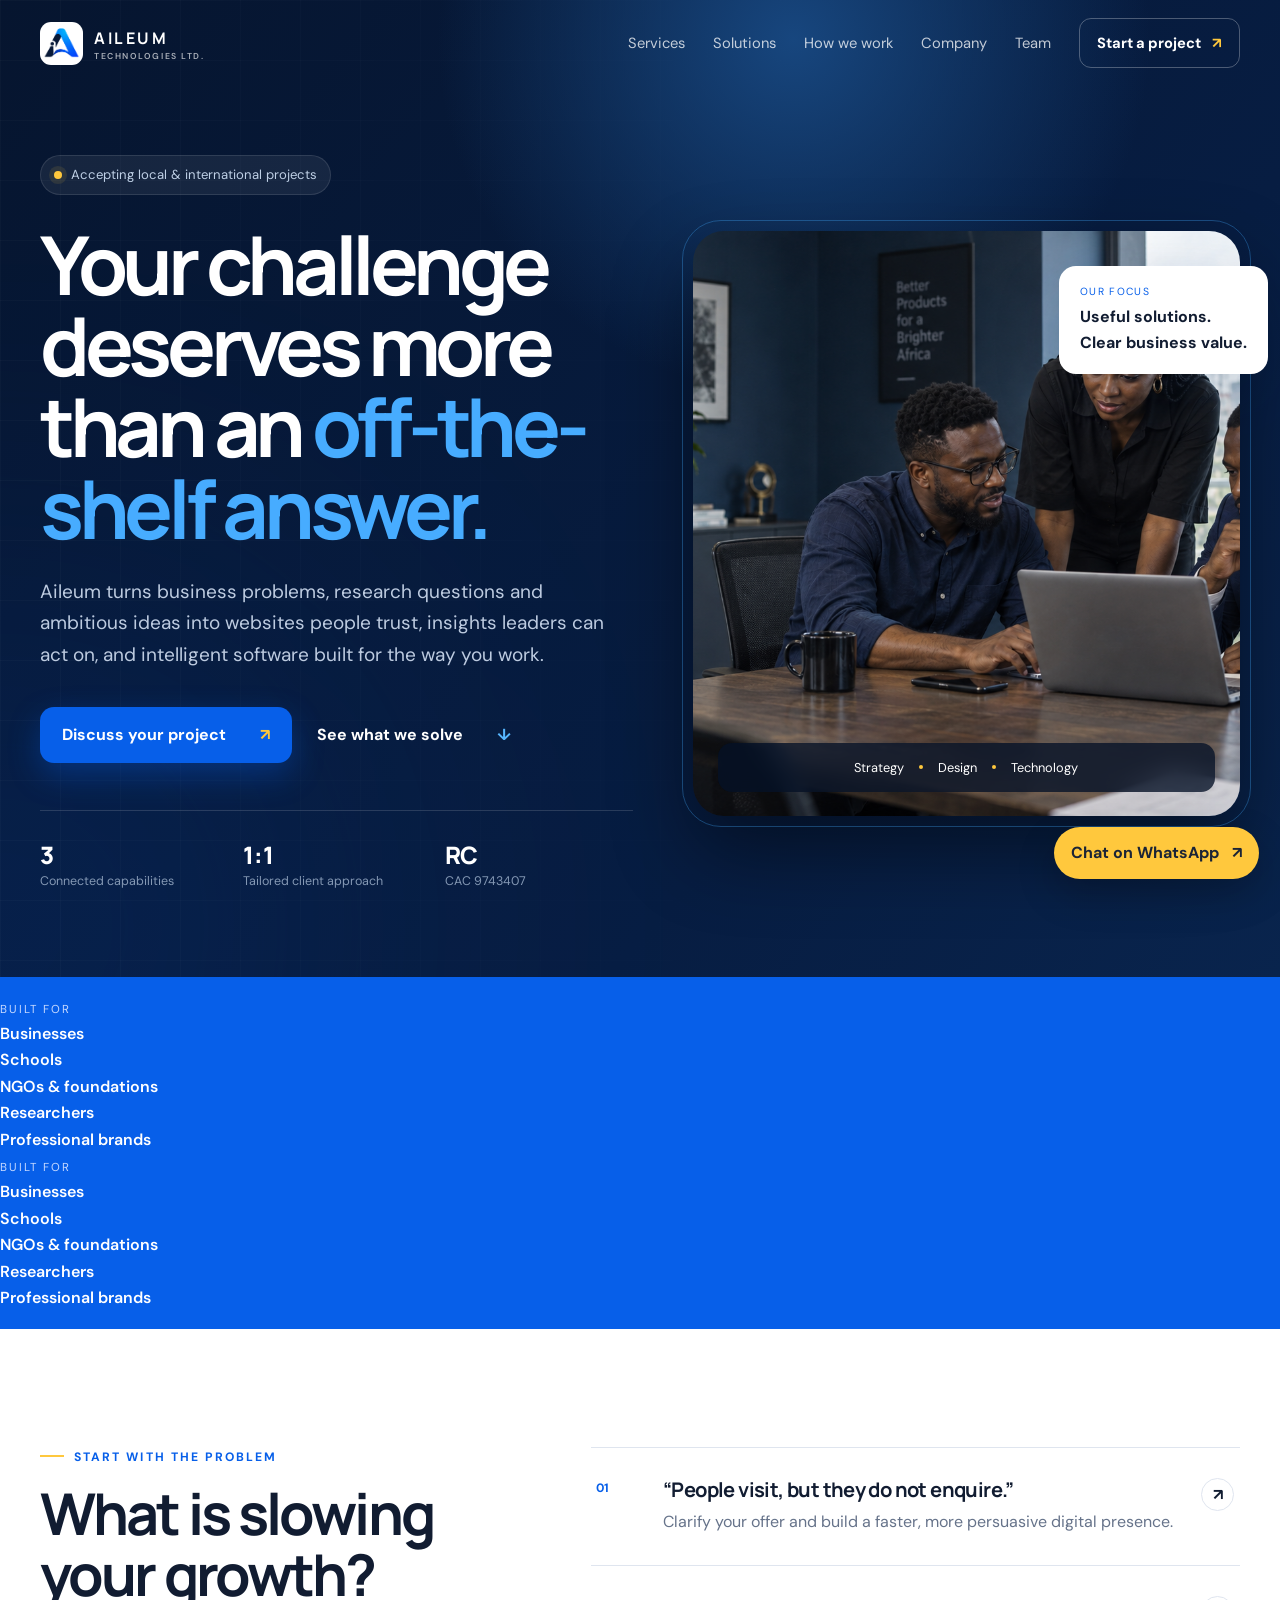
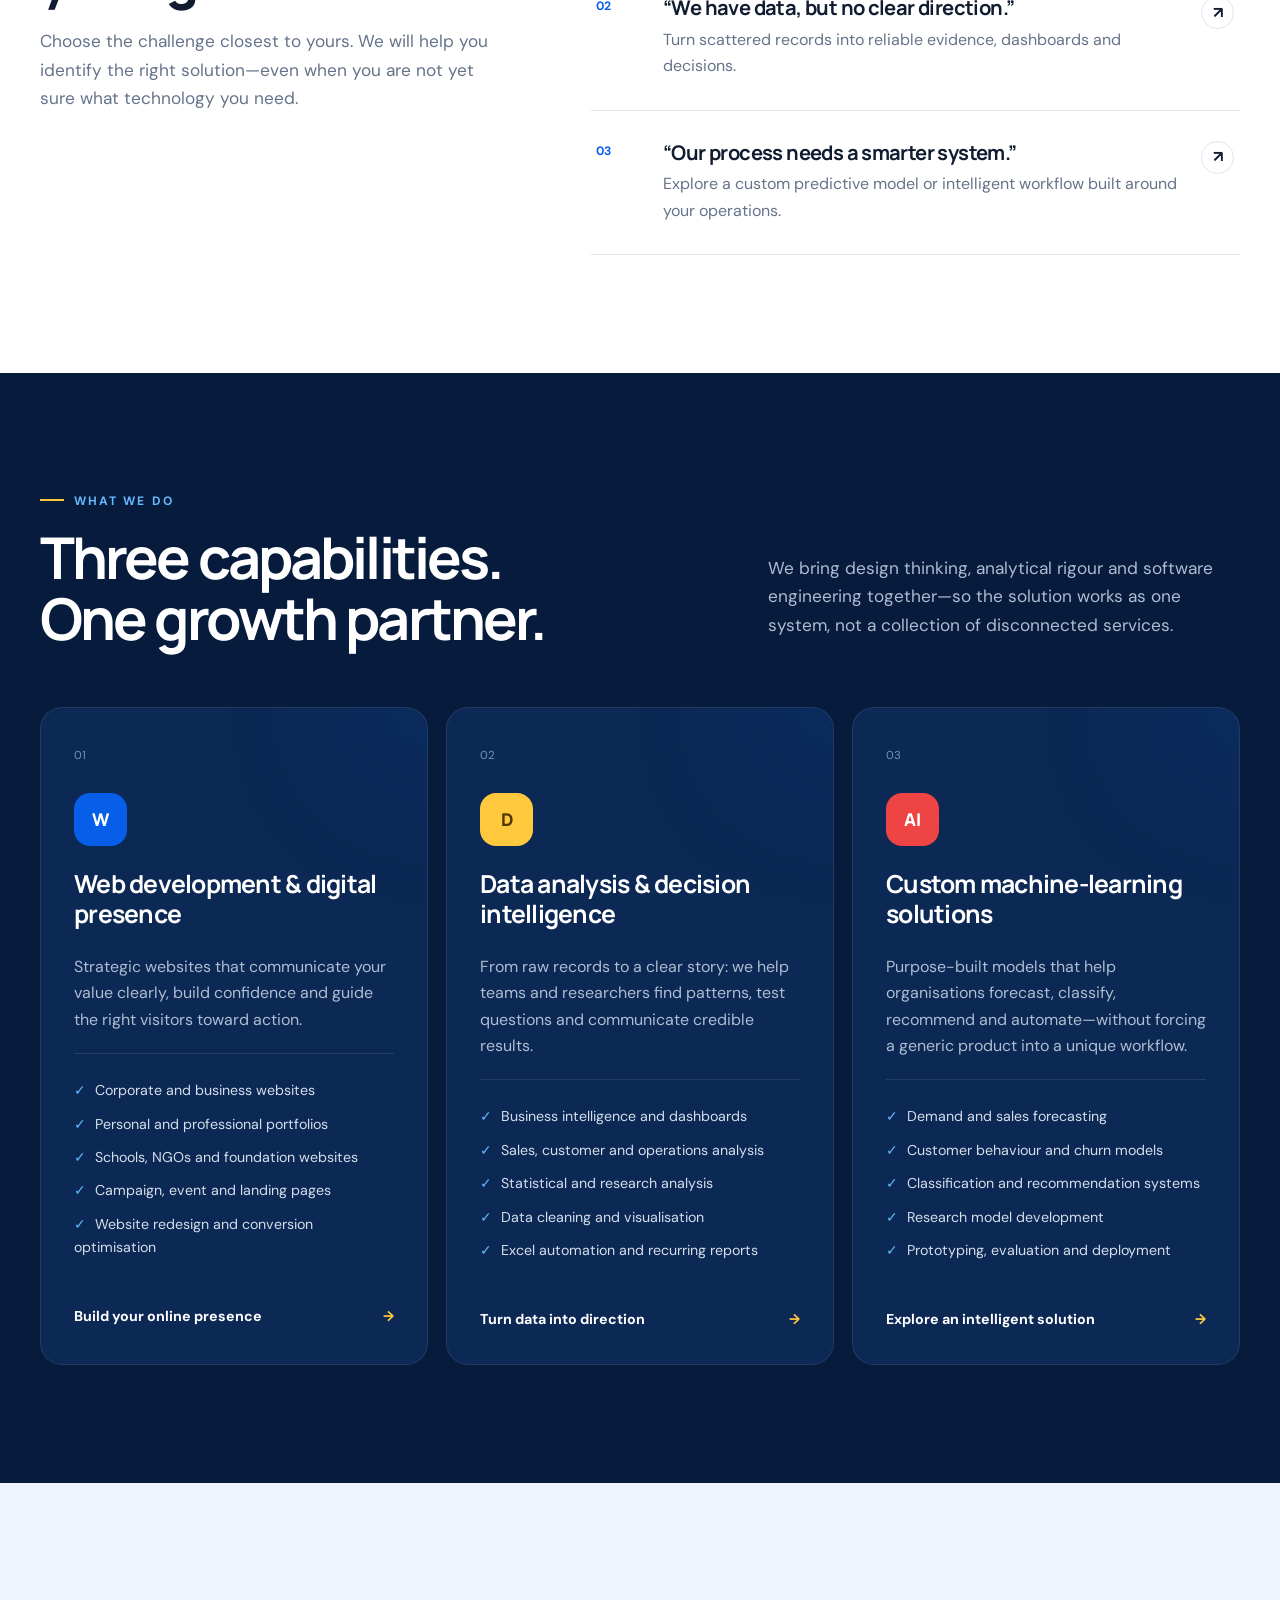
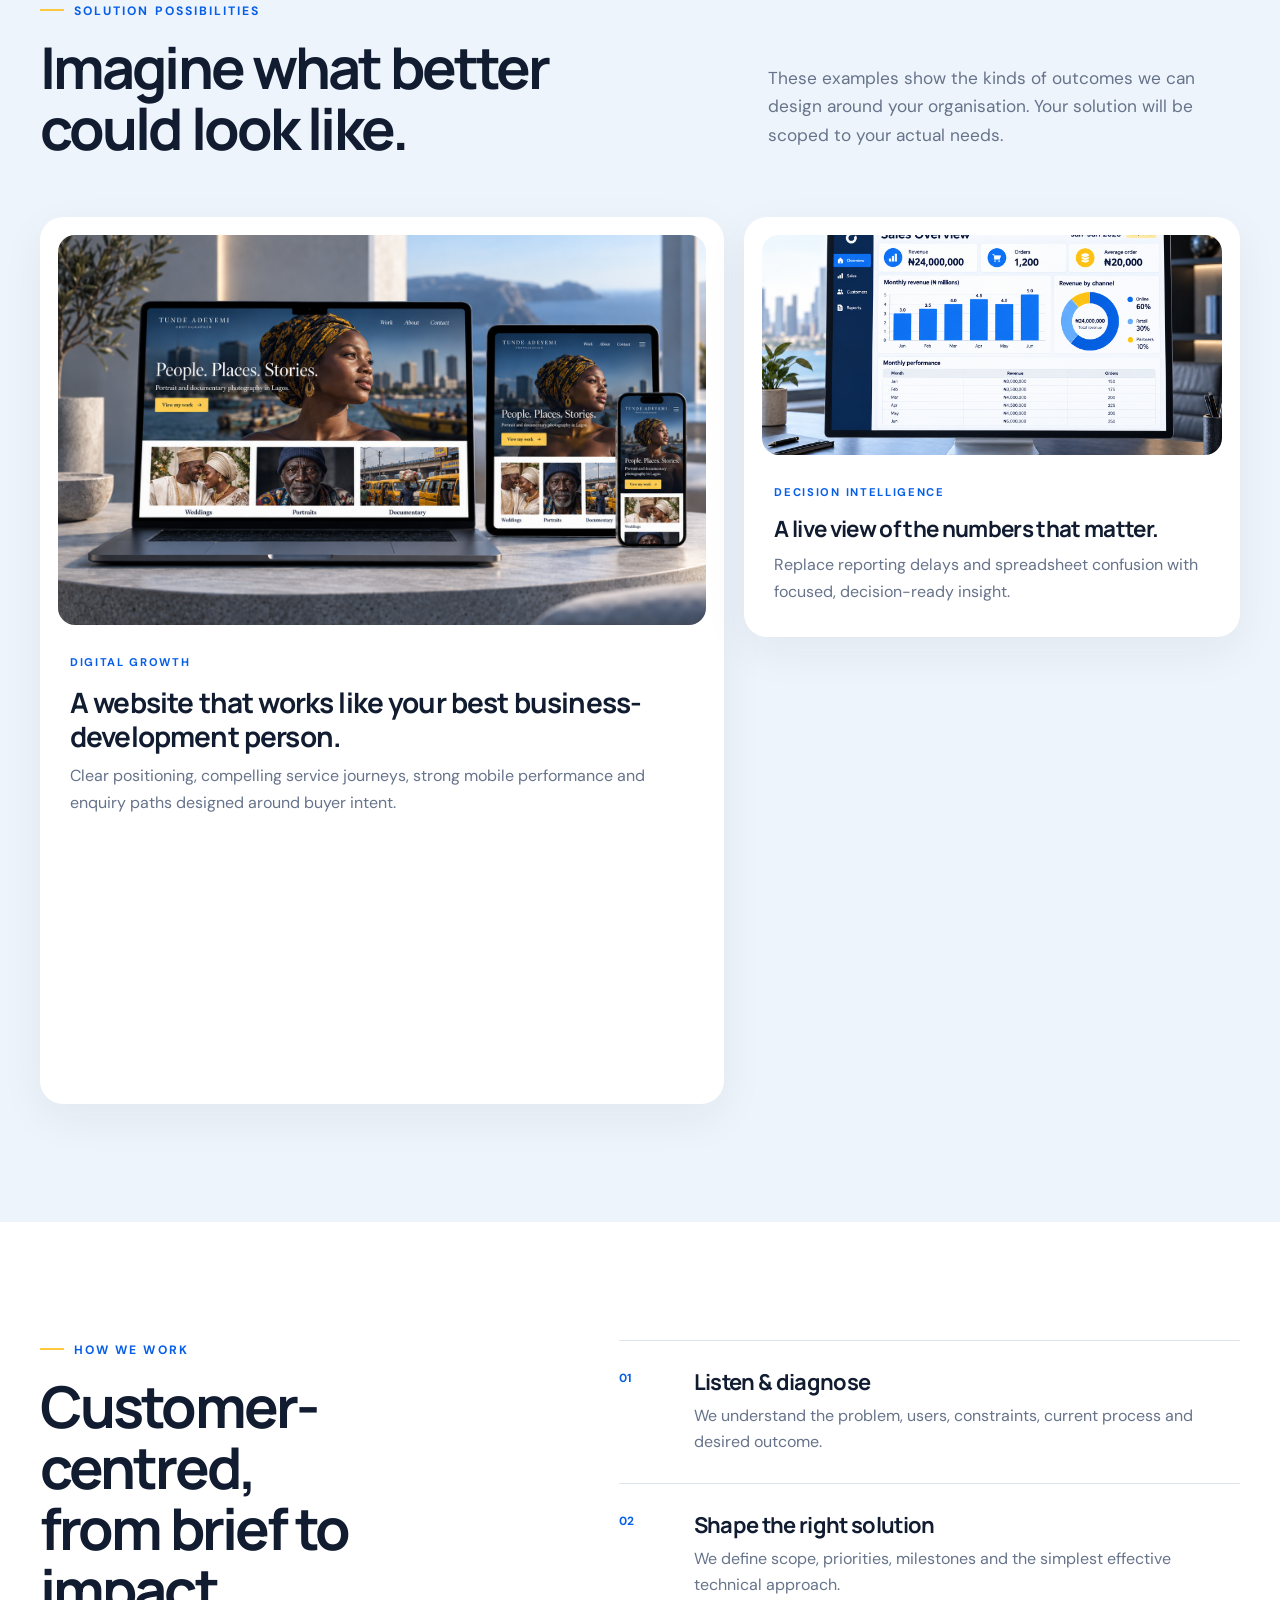
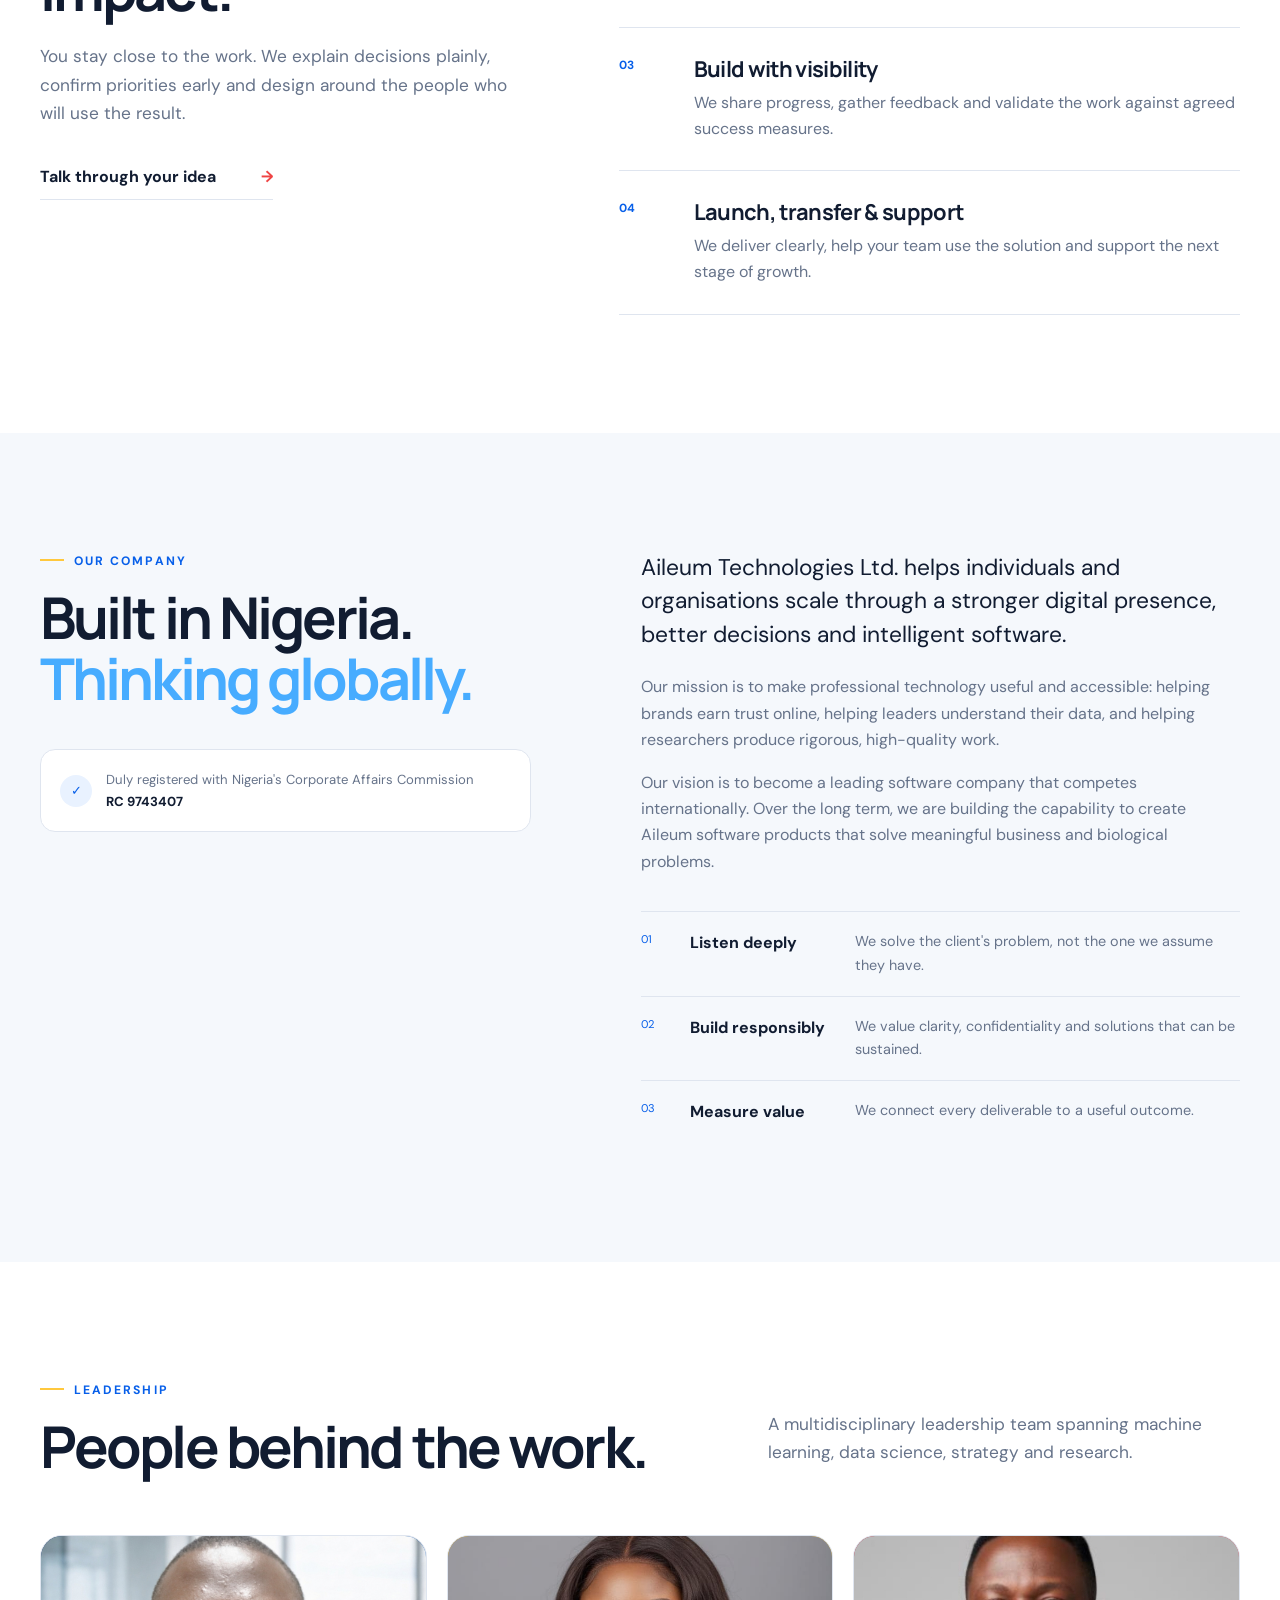
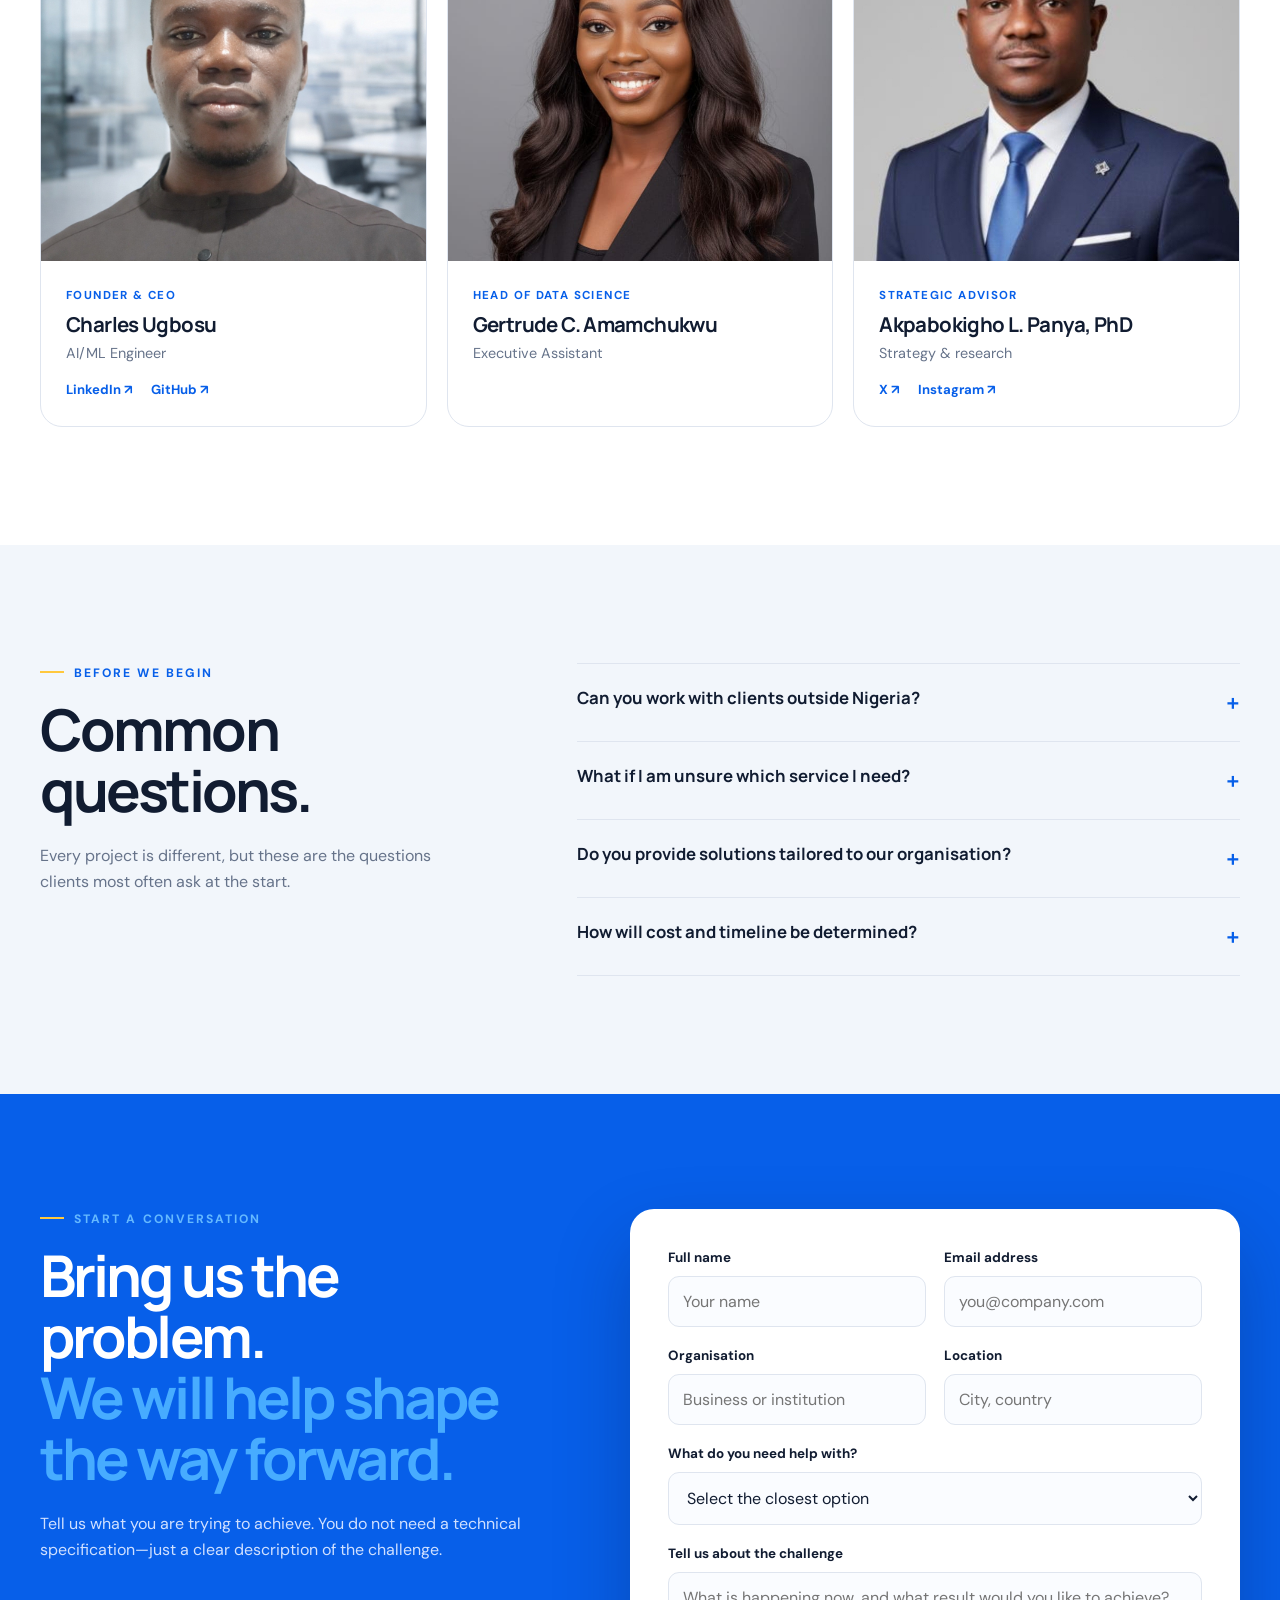
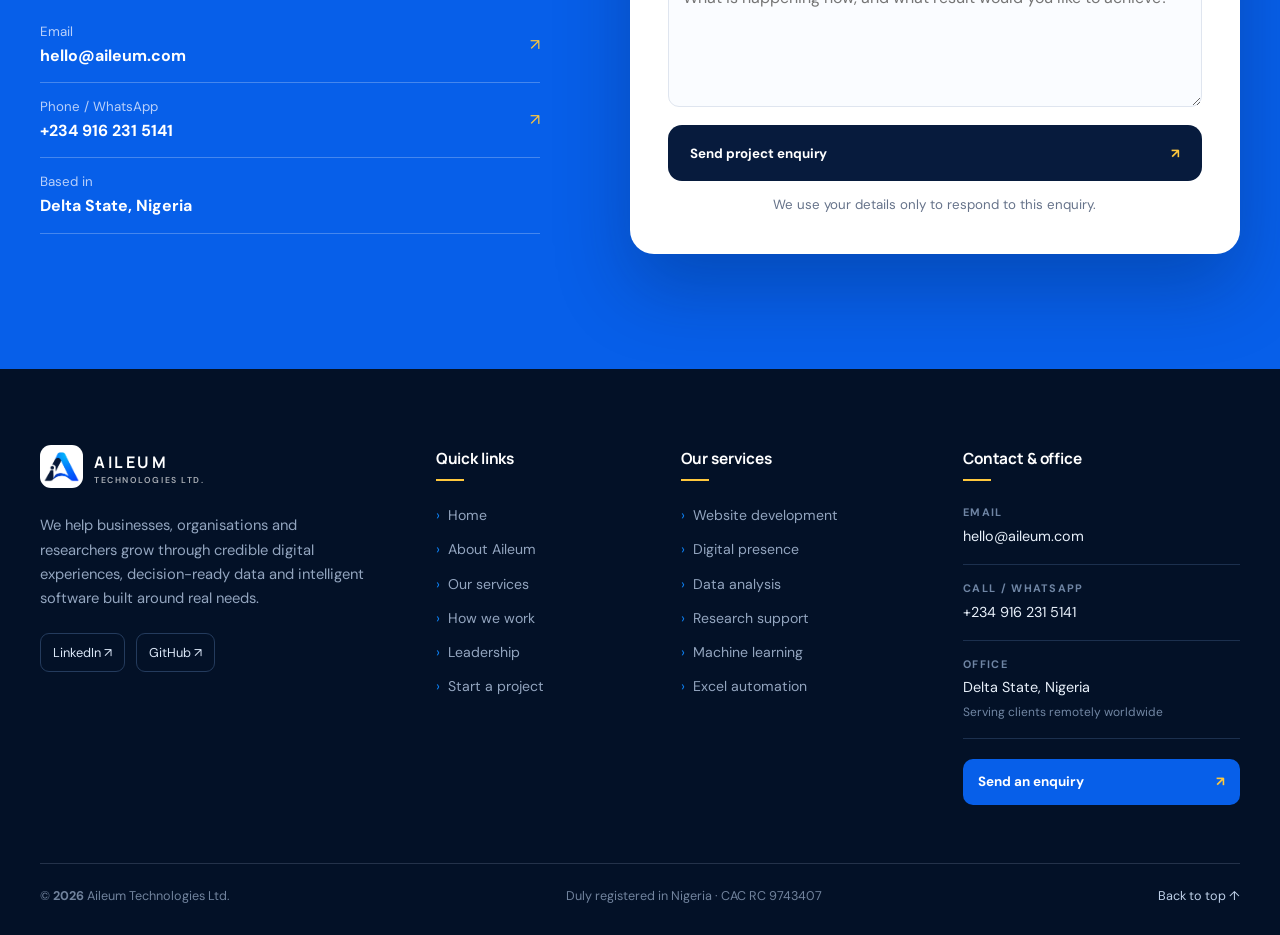
==== commit 79a7ed4f: "Refactor client-bar section for seamless looping Added a client-bar-track with duplicate content for" ====
--- a/index.html
+++ b/index.html
@@ -94,18 +94,34 @@
       </section>
 
       <section class="client-bar" aria-label="Who we serve">
-        <div class="container">
-          <span>Built for</span>
-          <p>Businesses</p>
-          <i></i>
-          <p>Schools</p>
-          <i></i>
-          <p>NGOs &amp; foundations</p>
-          <i></i>
-          <p>Researchers</p>
-          <i></i>
-          <p>Professional brands</p>
-        </div>
+          <div class="client-bar-track">
+            <div class="client-bar-group">
+              <span>Built for</span>
+              <p>Businesses</p>
+              <i></i>
+              <p>Schools</p>
+              <i></i>
+              <p>NGOs &amp; foundations</p>
+              <i></i>
+              <p>Researchers</p>
+              <i></i>
+              <p>Professional brands</p>
+            </div>
+        
+            <!-- Duplicate content creates a seamless loop. -->
+            <div class="client-bar-group" aria-hidden="true">
+              <span>Built for</span>
+              <p>Businesses</p>
+              <i></i>
+              <p>Schools</p>
+              <i></i>
+              <p>NGOs &amp; foundations</p>
+              <i></i>
+              <p>Researchers</p>
+              <i></i>
+              <p>Professional brands</p>
+            </div>
+          </div>
       </section>
 
       <section class="section problem-section">
--- a/assets/css/style.css
+++ b/assets/css/style.css
@@ -1 +1,1484 @@
-:root{--blue:#075fe9;--blue2:#0d82f7;--navy:#071b3d;--navy2:#0b2856;--red:#ef4444;--yellow:#ffc83d;--ink:#111c31;--muted:#66738a;--line:#dfe5ef;--paper:#f5f8fc;--white:#fff;--max:1200px;--radius:24px;--shadow:0 25px 70px rgba(7,27,61,.15)}*{box-sizing:border-box}html{scroll-behavior:smooth}body{margin:0;background:#fff;color:var(--ink);font:400 1rem/1.65 "DM Sans",sans-serif;-webkit-font-smoothing:antialiased}body,button,input,select,textarea{font-family:"DM Sans",sans-serif}h1,h2,h3,p{margin-top:0}h1,h2,h3,.logo{font-family:"Manrope",sans-serif}h1{font-size:clamp(3.15rem,6.35vw,6.7rem);line-height:1;letter-spacing:-.065em;margin-bottom:28px}h2{font-size:clamp(2.5rem,4.5vw,4.7rem);line-height:1.06;letter-spacing:-.05em;margin-bottom:22px}h3{letter-spacing:-.03em;line-height:1.22}a{color:inherit;text-decoration:none}img{max-width:100%;display:block}.container{width:min(var(--max),calc(100% - 42px));margin-inline:auto}.section{padding:118px 0}.skip-link{position:fixed;left:12px;top:-80px;background:#fff;color:#111;padding:10px 15px;z-index:999}.skip-link:focus{top:12px}.sr-only{position:absolute;width:1px;height:1px;overflow:hidden;clip:rect(0,0,0,0)}.site-header{height:86px;position:absolute;top:0;left:0;width:100%;z-index:50;color:#fff;transition:.3s}.site-header.scrolled{position:fixed;background:rgba(7,27,61,.94);backdrop-filter:blur(15px);box-shadow:0 8px 30px rgba(0,0,0,.16)}.navbar{height:100%;display:flex;align-items:center;justify-content:space-between}.logo{display:flex;align-items:center;gap:11px;font-weight:800;letter-spacing:.16em}.logo img{width:43px;height:43px;object-fit:contain;background:#fff;border-radius:11px;padding:3px}.logo strong,.logo small{display:block}.logo small{font:600 .54rem/1.2 "DM Sans";letter-spacing:.18em;opacity:.65}.navbar nav{display:flex;align-items:center;gap:28px;font-size:.92rem}.navbar nav>a:not(.nav-cta){opacity:.75}.navbar nav>a:hover{opacity:1}.nav-cta{border:1px solid rgba(255,255,255,.28);padding:12px 17px;border-radius:12px;font-weight:700}.nav-cta span{color:var(--yellow);margin-left:8px}.menu-toggle{display:none;background:none;border:0}.hero{min-height:820px;padding:155px 0 85px;color:#fff;background:radial-gradient(circle at 62% 4%,#17467e 0,transparent 29%),linear-gradient(130deg,#06152f,#071d42 68%,#09244d);overflow:hidden;position:relative}.hero:before{content:"";position:absolute;width:600px;height:600px;border-radius:50%;background:var(--blue);filter:blur(190px);opacity:.16;left:-300px;bottom:-250px}.hero:after{content:"";position:absolute;inset:0;background-image:linear-gradient(rgba(255,255,255,.025) 1px,transparent 1px),linear-gradient(90deg,rgba(255,255,255,.025) 1px,transparent 1px);background-size:60px 60px;mask-image:linear-gradient(to right,#000,transparent 70%)}.hero-grid{display:grid;grid-template-columns:1.04fr .96fr;gap:60px;align-items:center;position:relative;z-index:2}.hero-content em,.about-title em,.contact-copy em{font-style:normal;color:#47acff}.availability{display:inline-flex;align-items:center;gap:9px;color:#bfd0e6;background:rgba(255,255,255,.065);border:1px solid rgba(255,255,255,.11);padding:8px 13px;border-radius:30px;font-size:.82rem;margin-bottom:28px}.availability i{width:8px;height:8px;border-radius:50%;background:var(--yellow);box-shadow:0 0 0 5px rgba(255,200,61,.1)}.hero-lead{max-width:700px;color:#bdcbe0;font-size:1.19rem}.hero-actions{display:flex;gap:20px;align-items:center;margin:37px 0 47px}.btn{display:inline-flex;min-height:56px;align-items:center;justify-content:space-between;gap:34px;padding:14px 22px;border:0;border-radius:14px;font-weight:700;cursor:pointer}.btn-primary{background:var(--blue);color:#fff;box-shadow:0 12px 32px rgba(7,95,233,.33)}.btn-primary span,.form-submit span{color:var(--yellow)}.btn-link{color:#fff;padding-inline:5px}.btn-link span{color:#56b6ff}.hero-proof{display:grid;grid-template-columns:repeat(3,1fr);padding-top:27px;border-top:1px solid rgba(255,255,255,.14);gap:15px}.hero-proof strong,.hero-proof span{display:block}.hero-proof strong{font:800 1.5rem "Manrope"}.hero-proof span{font-size:.78rem;color:#8498b4}.hero-visual{position:relative}.hero-visual>img{height:585px;width:100%;object-fit:cover;object-position:63% center;border-radius:31px;box-shadow:0 35px 80px rgba(0,0,0,.46)}.hero-visual:before{content:"";position:absolute;inset:-11px;border:1px solid rgba(67,170,255,.32);border-radius:39px}.visual-caption{position:absolute;left:25px;right:25px;bottom:24px;padding:14px 18px;display:flex;justify-content:center;align-items:center;gap:15px;border-radius:14px;background:rgba(5,18,40,.77);backdrop-filter:blur(12px);font-size:.8rem}.visual-caption i{width:4px;height:4px;border-radius:50%;background:var(--yellow)}.result-card{position:absolute;right:-28px;top:35px;background:#fff;color:var(--ink);padding:17px 21px;border-radius:17px;box-shadow:var(--shadow)}.result-card small,.result-card strong{display:block}.result-card small{color:var(--blue);text-transform:uppercase;letter-spacing:.13em;font-size:.65rem;margin-bottom:4px}.client-bar{background:var(--blue);color:#fff;padding:18px 0}.client-bar .container{display:flex;align-items:center;justify-content:space-between;gap:18px}.client-bar span{color:#c6d9ff;text-transform:uppercase;letter-spacing:.16em;font-size:.72rem}.client-bar p{margin:0;font-weight:600;white-space:nowrap}.client-bar i{width:4px;height:4px;border-radius:50%;background:var(--yellow)}.problem-grid{display:grid;grid-template-columns:.82fr 1.18fr;gap:100px}.section-intro{position:sticky;top:130px;align-self:start}.section-intro>p:last-child{color:var(--muted);font-size:1.08rem;max-width:500px}.eyebrow{text-transform:uppercase;letter-spacing:.17em;font-weight:700;font-size:.76rem;color:var(--blue);margin-bottom:16px}.eyebrow:before{content:"";display:inline-block;width:24px;height:2px;background:var(--yellow);margin:0 10px 4px 0}.problem-list{border-top:1px solid var(--line)}.problem{display:grid;grid-template-columns:45px 1fr 34px;gap:22px;padding:30px 5px;border-bottom:1px solid var(--line);transition:.3s}.problem:hover{padding-left:18px;background:var(--paper)}.problem>span{color:var(--blue);font-size:.76rem;font-weight:700}.problem h3{font-size:1.26rem;margin-bottom:6px}.problem p{color:var(--muted);margin:0}.problem b{width:33px;height:33px;border:1px solid var(--line);border-radius:50%;display:grid;place-items:center}.services{background:var(--navy);color:#fff}.heading-row{display:grid;grid-template-columns:1.15fr .85fr;gap:90px;align-items:end;margin-bottom:58px}.heading-row h2{margin-bottom:0}.heading-row>p{margin:0 0 10px;color:#aebcd0;font-size:1.08rem}.eyebrow-light{color:#65b9ff}.service-grid{display:grid;grid-template-columns:repeat(3,1fr);gap:18px}.service-card{position:relative;background:#0c2854;border:1px solid rgba(255,255,255,.09);border-radius:22px;padding:33px;overflow:hidden;transition:transform .3s,border-color .3s}.service-card:before{content:"";position:absolute;width:120px;height:120px;border-radius:50%;background:var(--blue);filter:blur(80px);right:-60px;top:-60px;opacity:.25}.service-card:hover{transform:translateY(-7px);border-color:#2c6ebf}.number{font-size:.72rem;color:#7194bf}.service-symbol{width:53px;height:53px;border-radius:16px;margin:25px 0 23px;display:grid;place-items:center;background:var(--blue);font:800 1.1rem "Manrope"}.service-card:nth-child(2) .service-symbol{background:var(--yellow);color:#523800}.service-card:nth-child(3) .service-symbol{background:var(--red)}.service-card h3{font-size:1.55rem;min-height:58px}.service-card p{color:#aebdd0}.service-card ul{list-style:none;padding:20px 0;margin:20px 0;border-top:1px solid rgba(255,255,255,.1);color:#d5deeb;font-size:.89rem}.service-card li{padding:5px 0}.service-card li:before{content:"✓";color:#62b9ff;margin-right:9px}.service-card a{display:flex;justify-content:space-between;color:#fff;font-weight:700;font-size:.89rem}.service-card a span{color:var(--yellow)}.solutions{background:#eef4fb}.dark>p{color:var(--muted)}.solution-grid{display:grid;grid-template-columns:1.16fr .84fr;gap:20px}.solution-card{background:#fff;border-radius:23px;padding:18px;box-shadow:0 14px 45px rgba(7,27,61,.06)}.solution-card.large{grid-row:span 2}.mock{height:220px;background:var(--navy);border-radius:17px;position:relative;overflow:hidden}.large .mock{height:390px}.website-mock{padding:40px 34px;background:linear-gradient(145deg,#071b3d,#0e3b78)}.browser{position:absolute;left:0;right:0;top:0;height:27px;background:#e7edf5;padding:10px}.browser i{float:left;width:6px;height:6px;border-radius:50%;background:#9ca8b8;margin-right:5px}.mock-nav,.mock-title,.mock-copy,.mock-button,.mock-panel span{background:#fff;border-radius:5px}.mock-nav{width:70px;height:8px;opacity:.7}.mock-title{width:70%;height:35px;margin-top:55px}.mock-copy{width:52%;height:9px;margin-top:15px;opacity:.55}.mock-button{width:85px;height:26px;background:var(--yellow);margin-top:25px}.mock-panel{position:absolute;right:28px;top:70px;width:37%;height:230px;background:#fff;border-radius:14px;padding:20px}.mock-panel span{display:block;background:#d8e6fa;height:48px;margin-bottom:13px}.dashboard-mock{padding:23px;background:#0b2a59}.kpis{display:grid;grid-template-columns:repeat(3,1fr);gap:8px}.kpis span{height:34px;background:#164783;border-radius:7px}.bars{position:absolute;left:25px;bottom:26px;height:120px;display:flex;gap:9px;align-items:end}.bars i{width:16px;background:var(--blue2);border-radius:4px 4px 0 0}.bars i:nth-child(1){height:35%}.bars i:nth-child(2){height:50%}.bars i:nth-child(3){height:43%}.bars i:nth-child(4){height:72%}.bars i:nth-child(5){height:85%;background:var(--yellow)}.bars i:nth-child(6){height:100%}.line{position:absolute;width:120px;height:70px;right:25px;bottom:42px;border-top:3px solid var(--red);border-radius:50%;transform:rotate(-12deg)}.model-mock{display:grid;place-items:center;background:radial-gradient(circle,#154b8c,#071b3d 65%)}.model-mock b{font:800 3.2rem "Manrope";color:#fff}.model-mock small{position:absolute;top:135px;color:#8fa9c8}.nodes i{position:absolute;width:8px;height:8px;background:var(--blue2);border-radius:50%;box-shadow:0 0 18px #3aa8ff}.nodes i:nth-child(1){left:18%;top:28%}.nodes i:nth-child(2){left:27%;bottom:25%;background:var(--yellow)}.nodes i:nth-child(3){right:17%;top:33%;background:var(--red)}.nodes i:nth-child(4){right:26%;bottom:20%}.nodes i:nth-child(5){left:45%;top:14%}.nodes i:nth-child(6){right:42%;bottom:10%}.solution-copy{padding:23px 12px 14px}.solution-copy>span{font-size:.7rem;text-transform:uppercase;letter-spacing:.15em;color:var(--blue);font-weight:700}.solution-copy h3{font-size:1.4rem;margin:10px 0}.large .solution-copy h3{font-size:1.75rem}.solution-copy p{margin:0;color:var(--muted)}.process{background:#fff}.process-grid{display:grid;grid-template-columns:.87fr 1.13fr;gap:100px}.process-intro{position:sticky;top:130px;align-self:start}.process-intro>p:not(.eyebrow){color:var(--muted);font-size:1.08rem}.inline-link{display:inline-flex;gap:45px;padding:9px 0;border-bottom:1px solid var(--line);font-weight:700;margin-top:10px}.inline-link span{color:var(--red)}.process-list{margin:0;padding:0;list-style:none}.process-list li{display:grid;grid-template-columns:50px 1fr;gap:25px;padding:28px 0;border-bottom:1px solid var(--line)}.process-list li:first-child{border-top:1px solid var(--line)}.process-list b{font-size:.74rem;color:var(--blue)}.process-list h3{font-size:1.37rem;margin-bottom:7px}.process-list p{color:var(--muted);margin:0}.about{background:var(--paper)}.about-grid{display:grid;grid-template-columns:.9fr 1.1fr;gap:110px}.about-title{position:sticky;top:130px;align-self:start}.registered{display:flex;gap:14px;align-items:center;margin-top:40px;padding:19px;border-radius:15px;background:#fff;border:1px solid var(--line);font-size:.82rem;color:var(--muted)}.registered i{display:grid;place-items:center;width:32px;height:32px;border-radius:50%;background:#e9f2ff;color:var(--blue);font-style:normal}.registered strong{color:var(--ink)}.about-content{color:var(--muted)}.about-content .lead{font-size:1.42rem;line-height:1.48;color:var(--ink)}.principles{margin-top:36px}.principles div{display:grid;grid-template-columns:34px 150px 1fr;gap:15px;border-top:1px solid var(--line);padding:18px 0;align-items:start}.principles span{color:var(--blue);font-size:.7rem}.principles strong{color:var(--ink)}.principles p{margin:0;font-size:.9rem}.team{background:#fff}.team-grid{display:grid;grid-template-columns:repeat(3,1fr);gap:20px}.person{border:1px solid var(--line);border-radius:22px;overflow:hidden;background:#fff}.person-photo{height:325px;position:relative;background:linear-gradient(145deg,#0b2d68,#147ded)}.person-photo.yellow{background:linear-gradient(145deg,#d39c03,#ffdb6b)}.person-photo.red{background:linear-gradient(145deg,#a91631,#f05c63)}.person-photo img{position:relative;z-index:2;width:100%;height:100%;object-fit:cover}.person-photo>span{position:absolute;inset:0;display:grid;place-items:center;color:#fff;font:800 5rem "Manrope";letter-spacing:-.07em}.person-info{padding:25px}.person-info>p{color:var(--blue);font-size:.72rem;letter-spacing:.12em;text-transform:uppercase;font-weight:700;margin-bottom:7px}.person-info h3{font-size:1.28rem;margin-bottom:3px}.person-info>span{color:var(--muted);font-size:.9rem}.person-info>div{display:flex;gap:18px;margin-top:13px;font-size:.82rem;color:var(--blue);font-weight:700}.faq{background:#f2f6fb}.faq-grid{display:grid;grid-template-columns:.8fr 1.2fr;gap:95px}.faq-grid>div:first-child>p:last-child{color:var(--muted)}details{border-top:1px solid var(--line)}details:last-child{border-bottom:1px solid var(--line)}summary{list-style:none;cursor:pointer;padding:22px 0;font:700 1.05rem "Manrope";display:flex;justify-content:space-between;gap:20px}summary::-webkit-details-marker{display:none}summary span{color:var(--blue);font-size:1.5rem;transition:.2s}details[open] summary span{transform:rotate(45deg)}details p{color:var(--muted);padding:0 45px 22px 0}.contact{padding:115px 0;background:var(--blue);color:#fff}.contact-grid{display:grid;grid-template-columns:.9fr 1.1fr;gap:90px}.contact-copy>p:not(.eyebrow){color:#d0e0ff}.contact-details{margin-top:44px}.contact-details>a,.contact-details>div{position:relative;display:block;padding:13px 40px 13px 0;border-bottom:1px solid rgba(255,255,255,.25)}.contact-details small,.contact-details strong{display:block}.contact-details small{color:#b9d0fa}.contact-details>a>span{position:absolute;right:0;top:24px;color:var(--yellow)}.project-form{background:#fff;color:var(--ink);padding:38px;border-radius:24px;box-shadow:0 35px 75px rgba(4,24,65,.28)}.form-row{display:grid;grid-template-columns:1fr 1fr;gap:18px}label{display:block;margin-bottom:18px;font-weight:700;font-size:.84rem}input,select,textarea{display:block;width:100%;margin-top:7px;border:1px solid var(--line);border-radius:11px;background:#fafcff;color:var(--ink);padding:14px;font-size:1rem;outline:0}input:focus,select:focus,textarea:focus{border-color:var(--blue);box-shadow:0 0 0 3px rgba(7,95,233,.1)}textarea{resize:vertical}.form-submit{width:100%;background:var(--navy);color:#fff}.project-form>small{display:block;color:var(--muted);text-align:center;margin-top:12px}.form-status{font-size:.85rem;margin:13px 0 0}.form-status.success{color:#08794d}.form-status.error{color:#c32929}footer{background:#031127;color:#fff;padding:50px 0 28px}.footer-top{display:grid;grid-template-columns:1fr 1fr auto;gap:40px;align-items:center}.footer-top>p{margin:0;color:#889bb7;font-size:.9rem}.footer-top>div{display:flex;gap:20px}.footer-bottom{margin-top:35px;padding-top:22px;border-top:1px solid #24324a;color:#71839d;display:flex;justify-content:space-between;font-size:.79rem}.whatsapp{position:fixed;z-index:40;right:21px;bottom:21px;padding:13px 17px;border-radius:40px;background:var(--yellow);color:#1b2436;display:flex;gap:13px;font-weight:700;box-shadow:0 15px 38px rgba(0,0,0,.22)}.reveal{opacity:0;transform:translateY(20px);transition:opacity .7s,transform .7s}.reveal.visible{opacity:1;transform:none}@media(prefers-reduced-motion:reduce){html{scroll-behavior:auto}.reveal{opacity:1;transform:none;transition:none}}@media(max-width:980px){.navbar nav{display:none;position:absolute;left:20px;right:20px;top:75px;padding:24px;border-radius:18px;background:#fff;color:var(--ink);box-shadow:var(--shadow);flex-direction:column;align-items:stretch}.navbar nav.open{display:flex}.menu-toggle{display:grid;gap:5px}.menu-toggle span{width:25px;height:2px;background:#fff}.hero-grid,.problem-grid,.heading-row,.process-grid,.about-grid,.faq-grid,.contact-grid{grid-template-columns:1fr}.hero-grid{gap:65px}.section-intro,.process-intro,.about-title{position:static}.heading-row,.problem-grid,.process-grid,.about-grid,.faq-grid,.contact-grid{gap:42px}.service-grid{grid-template-columns:1fr 1fr}.service-card:last-child{grid-column:1/-1}.solution-grid{grid-template-columns:1fr}.solution-card.large{grid-row:auto}.large .mock{height:330px}.team-grid{grid-template-columns:1fr 1fr}.client-bar .container{overflow:auto;justify-content:flex-start}.section{padding:88px 0}.result-card{right:15px}.footer-top{grid-template-columns:1fr auto}.footer-top>p{grid-row:2}.footer-bottom{gap:20px;flex-wrap:wrap}}@media(max-width:640px){.container{width:min(100% - 28px,var(--max))}h1{font-size:3.35rem}.hero{padding-top:130px;min-height:auto}.hero-actions{align-items:stretch;flex-direction:column}.btn-link{justify-content:flex-start}.hero-proof{grid-template-columns:1fr 1fr}.hero-proof div:last-child{grid-column:1/-1}.hero-visual>img{height:400px}.result-card{top:18px}.visual-caption{left:13px;right:13px}.client-bar{display:none}.service-grid,.team-grid{grid-template-columns:1fr}.service-card:last-child{grid-column:auto}.problem{grid-template-columns:30px 1fr 30px;gap:10px}.large .mock{height:280px}.mock-panel{height:160px}.principles div{grid-template-columns:30px 1fr}.principles p{grid-column:2}.form-row{grid-template-columns:1fr}.project-form{padding:25px 19px}.person-photo{height:290px}.footer-top{grid-template-columns:1fr}.footer-top>p{grid-row:auto}.footer-bottom{display:grid}.whatsapp span{display:none}}
+:root {
+  --blue: #075fe9;
+  --blue2: #0d82f7;
+  --navy: #071b3d;
+  --navy2: #0b2856;
+  --red: #ef4444;
+  --yellow: #ffc83d;
+  --ink: #111c31;
+  --muted: #66738a;
+  --line: #dfe5ef;
+  --paper: #f5f8fc;
+  --white: #fff;
+  --max: 1200px;
+  --radius: 24px;
+  --shadow: 0 25px 70px rgba(7, 27, 61, 0.15);
+}
+* {
+  box-sizing: border-box;
+}
+html {
+  scroll-behavior: smooth;
+}
+body {
+  margin: 0;
+  background: #fff;
+  color: var(--ink);
+  font:
+    400 1rem/1.65 "DM Sans",
+    sans-serif;
+  -webkit-font-smoothing: antialiased;
+}
+body,
+button,
+input,
+select,
+textarea {
+  font-family: "DM Sans", sans-serif;
+}
+h1,
+h2,
+h3,
+p {
+  margin-top: 0;
+}
+h1,
+h2,
+h3,
+.logo {
+  font-family: "Manrope", sans-serif;
+}
+h1 {
+  font-size: clamp(3.15rem, 6.35vw, 6.7rem);
+  line-height: 1;
+  letter-spacing: -0.065em;
+  margin-bottom: 28px;
+}
+h2 {
+  font-size: clamp(2.5rem, 4.5vw, 4.7rem);
+  line-height: 1.06;
+  letter-spacing: -0.05em;
+  margin-bottom: 22px;
+}
+h3 {
+  letter-spacing: -0.03em;
+  line-height: 1.22;
+}
+a {
+  color: inherit;
+  text-decoration: none;
+}
+img {
+  max-width: 100%;
+  display: block;
+}
+.container {
+  width: min(var(--max), calc(100% - 42px));
+  margin-inline: auto;
+}
+.section {
+  padding: 118px 0;
+}
+.skip-link {
+  position: fixed;
+  left: 12px;
+  top: -80px;
+  background: #fff;
+  color: #111;
+  padding: 10px 15px;
+  z-index: 999;
+}
+.skip-link:focus {
+  top: 12px;
+}
+.sr-only {
+  position: absolute;
+  width: 1px;
+  height: 1px;
+  overflow: hidden;
+  clip: rect(0, 0, 0, 0);
+}
+.site-header {
+  height: 86px;
+  position: absolute;
+  top: 0;
+  left: 0;
+  width: 100%;
+  z-index: 50;
+  color: #fff;
+  transition: 0.3s;
+}
+.site-header.scrolled {
+  position: fixed;
+  background: rgba(7, 27, 61, 0.94);
+  backdrop-filter: blur(15px);
+  box-shadow: 0 8px 30px rgba(0, 0, 0, 0.16);
+}
+.navbar {
+  height: 100%;
+  display: flex;
+  align-items: center;
+  justify-content: space-between;
+}
+.logo {
+  display: flex;
+  align-items: center;
+  gap: 11px;
+  font-weight: 800;
+  letter-spacing: 0.16em;
+}
+.logo img {
+  width: 43px;
+  height: 43px;
+  object-fit: contain;
+  background: #fff;
+  border-radius: 11px;
+  padding: 3px;
+}
+.logo strong,
+.logo small {
+  display: block;
+}
+.logo small {
+  font: 600 0.54rem/1.2 "DM Sans";
+  letter-spacing: 0.18em;
+  opacity: 0.65;
+}
+.navbar nav {
+  display: flex;
+  align-items: center;
+  gap: 28px;
+  font-size: 0.92rem;
+}
+.navbar nav > a:not(.nav-cta) {
+  opacity: 0.75;
+}
+.navbar nav > a:hover {
+  opacity: 1;
+}
+.nav-cta {
+  border: 1px solid rgba(255, 255, 255, 0.28);
+  padding: 12px 17px;
+  border-radius: 12px;
+  font-weight: 700;
+}
+.nav-cta span {
+  color: var(--yellow);
+  margin-left: 8px;
+}
+.menu-toggle {
+  display: none;
+  background: none;
+  border: 0;
+}
+.hero {
+  min-height: 820px;
+  padding: 155px 0 85px;
+  color: #fff;
+  background: radial-gradient(circle at 62% 4%, #17467e 0, transparent 29%),
+    linear-gradient(130deg, #06152f, #071d42 68%, #09244d);
+  overflow: hidden;
+  position: relative;
+}
+.hero:before {
+  content: "";
+  position: absolute;
+  width: 600px;
+  height: 600px;
+  border-radius: 50%;
+  background: var(--blue);
+  filter: blur(190px);
+  opacity: 0.16;
+  left: -300px;
+  bottom: -250px;
+}
+.hero:after {
+  content: "";
+  position: absolute;
+  inset: 0;
+  background-image: linear-gradient(
+      rgba(255, 255, 255, 0.025) 1px,
+      transparent 1px
+    ),
+    linear-gradient(90deg, rgba(255, 255, 255, 0.025) 1px, transparent 1px);
+  background-size: 60px 60px;
+  mask-image: linear-gradient(to right, #000, transparent 70%);
+}
+.hero-grid {
+  display: grid;
+  grid-template-columns: 1.04fr 0.96fr;
+  gap: 60px;
+  align-items: center;
+  position: relative;
+  z-index: 2;
+}
+.hero-content em,
+.about-title em,
+.contact-copy em {
+  font-style: normal;
+  color: #47acff;
+}
+.availability {
+  display: inline-flex;
+  align-items: center;
+  gap: 9px;
+  color: #bfd0e6;
+  background: rgba(255, 255, 255, 0.065);
+  border: 1px solid rgba(255, 255, 255, 0.11);
+  padding: 8px 13px;
+  border-radius: 30px;
+  font-size: 0.82rem;
+  margin-bottom: 28px;
+}
+.availability i {
+  width: 8px;
+  height: 8px;
+  border-radius: 50%;
+  background: var(--yellow);
+  box-shadow: 0 0 0 5px rgba(255, 200, 61, 0.1);
+}
+.hero-lead {
+  max-width: 700px;
+  color: #bdcbe0;
+  font-size: 1.19rem;
+}
+.hero-actions {
+  display: flex;
+  gap: 20px;
+  align-items: center;
+  margin: 37px 0 47px;
+}
+.btn {
+  display: inline-flex;
+  min-height: 56px;
+  align-items: center;
+  justify-content: space-between;
+  gap: 34px;
+  padding: 14px 22px;
+  border: 0;
+  border-radius: 14px;
+  font-weight: 700;
+  cursor: pointer;
+}
+.btn-primary {
+  background: var(--blue);
+  color: #fff;
+  box-shadow: 0 12px 32px rgba(7, 95, 233, 0.33);
+}
+.btn-primary span,
+.form-submit span {
+  color: var(--yellow);
+}
+.btn-link {
+  color: #fff;
+  padding-inline: 5px;
+}
+.btn-link span {
+  color: #56b6ff;
+}
+.hero-proof {
+  display: grid;
+  grid-template-columns: repeat(3, 1fr);
+  padding-top: 27px;
+  border-top: 1px solid rgba(255, 255, 255, 0.14);
+  gap: 15px;
+}
+.hero-proof strong,
+.hero-proof span {
+  display: block;
+}
+.hero-proof strong {
+  font: 800 1.5rem "Manrope";
+}
+.hero-proof span {
+  font-size: 0.78rem;
+  color: #8498b4;
+}
+.hero-visual {
+  position: relative;
+}
+.hero-visual > img {
+  height: 585px;
+  width: 100%;
+  object-fit: cover;
+  object-position: 63% center;
+  border-radius: 31px;
+  box-shadow: 0 35px 80px rgba(0, 0, 0, 0.46);
+}
+.hero-visual:before {
+  content: "";
+  position: absolute;
+  inset: -11px;
+  border: 1px solid rgba(67, 170, 255, 0.32);
+  border-radius: 39px;
+}
+.visual-caption {
+  position: absolute;
+  left: 25px;
+  right: 25px;
+  bottom: 24px;
+  padding: 14px 18px;
+  display: flex;
+  justify-content: center;
+  align-items: center;
+  gap: 15px;
+  border-radius: 14px;
+  background: rgba(5, 18, 40, 0.77);
+  backdrop-filter: blur(12px);
+  font-size: 0.8rem;
+}
+.visual-caption i {
+  width: 4px;
+  height: 4px;
+  border-radius: 50%;
+  background: var(--yellow);
+}
+.result-card {
+  position: absolute;
+  right: -28px;
+  top: 35px;
+  background: #fff;
+  color: var(--ink);
+  padding: 17px 21px;
+  border-radius: 17px;
+  box-shadow: var(--shadow);
+}
+.result-card small,
+.result-card strong {
+  display: block;
+}
+.result-card small {
+  color: var(--blue);
+  text-transform: uppercase;
+  letter-spacing: 0.13em;
+  font-size: 0.65rem;
+  margin-bottom: 4px;
+}
+.client-bar {
+  background: var(--blue);
+  color: #fff;
+  padding: 18px 0;
+}
+.client-bar .container {
+  display: flex;
+  align-items: center;
+  justify-content: space-between;
+  gap: 18px;
+}
+.client-bar span {
+  color: #c6d9ff;
+  text-transform: uppercase;
+  letter-spacing: 0.16em;
+  font-size: 0.72rem;
+}
+.client-bar p {
+  margin: 0;
+  font-weight: 600;
+  white-space: nowrap;
+}
+.client-bar i {
+  width: 4px;
+  height: 4px;
+  border-radius: 50%;
+  background: var(--yellow);
+}
+.problem-grid {
+  display: grid;
+  grid-template-columns: 0.82fr 1.18fr;
+  gap: 100px;
+}
+.section-intro {
+  position: sticky;
+  top: 130px;
+  align-self: start;
+}
+.section-intro > p:last-child {
+  color: var(--muted);
+  font-size: 1.08rem;
+  max-width: 500px;
+}
+.eyebrow {
+  text-transform: uppercase;
+  letter-spacing: 0.17em;
+  font-weight: 700;
+  font-size: 0.76rem;
+  color: var(--blue);
+  margin-bottom: 16px;
+}
+.eyebrow:before {
+  content: "";
+  display: inline-block;
+  width: 24px;
+  height: 2px;
+  background: var(--yellow);
+  margin: 0 10px 4px 0;
+}
+.problem-list {
+  border-top: 1px solid var(--line);
+}
+.problem {
+  display: grid;
+  grid-template-columns: 45px 1fr 34px;
+  gap: 22px;
+  padding: 30px 5px;
+  border-bottom: 1px solid var(--line);
+  transition: 0.3s;
+}
+.problem:hover {
+  padding-left: 18px;
+  background: var(--paper);
+}
+.problem > span {
+  color: var(--blue);
+  font-size: 0.76rem;
+  font-weight: 700;
+}
+.problem h3 {
+  font-size: 1.26rem;
+  margin-bottom: 6px;
+}
+.problem p {
+  color: var(--muted);
+  margin: 0;
+}
+.problem b {
+  width: 33px;
+  height: 33px;
+  border: 1px solid var(--line);
+  border-radius: 50%;
+  display: grid;
+  place-items: center;
+}
+.services {
+  background: var(--navy);
+  color: #fff;
+}
+.heading-row {
+  display: grid;
+  grid-template-columns: 1.15fr 0.85fr;
+  gap: 90px;
+  align-items: end;
+  margin-bottom: 58px;
+}
+.heading-row h2 {
+  margin-bottom: 0;
+}
+.heading-row > p {
+  margin: 0 0 10px;
+  color: #aebcd0;
+  font-size: 1.08rem;
+}
+.eyebrow-light {
+  color: #65b9ff;
+}
+.service-grid {
+  display: grid;
+  grid-template-columns: repeat(3, 1fr);
+  gap: 18px;
+}
+.service-card {
+  position: relative;
+  background: #0c2854;
+  border: 1px solid rgba(255, 255, 255, 0.09);
+  border-radius: 22px;
+  padding: 33px;
+  overflow: hidden;
+  transition:
+    transform 0.3s,
+    border-color 0.3s;
+}
+.service-card:before {
+  content: "";
+  position: absolute;
+  width: 120px;
+  height: 120px;
+  border-radius: 50%;
+  background: var(--blue);
+  filter: blur(80px);
+  right: -60px;
+  top: -60px;
+  opacity: 0.25;
+}
+.service-card:hover {
+  transform: translateY(-7px);
+  border-color: #2c6ebf;
+}
+.number {
+  font-size: 0.72rem;
+  color: #7194bf;
+}
+.service-symbol {
+  width: 53px;
+  height: 53px;
+  border-radius: 16px;
+  margin: 25px 0 23px;
+  display: grid;
+  place-items: center;
+  background: var(--blue);
+  font: 800 1.1rem "Manrope";
+}
+.service-card:nth-child(2) .service-symbol {
+  background: var(--yellow);
+  color: #523800;
+}
+.service-card:nth-child(3) .service-symbol {
+  background: var(--red);
+}
+.service-card h3 {
+  font-size: 1.55rem;
+  min-height: 58px;
+}
+.service-card p {
+  color: #aebdd0;
+}
+.service-card ul {
+  list-style: none;
+  padding: 20px 0;
+  margin: 20px 0;
+  border-top: 1px solid rgba(255, 255, 255, 0.1);
+  color: #d5deeb;
+  font-size: 0.89rem;
+}
+.service-card li {
+  padding: 5px 0;
+}
+.service-card li:before {
+  content: "✓";
+  color: #62b9ff;
+  margin-right: 9px;
+}
+.service-card a {
+  display: flex;
+  justify-content: space-between;
+  color: #fff;
+  font-weight: 700;
+  font-size: 0.89rem;
+}
+.service-card a span {
+  color: var(--yellow);
+}
+.solutions {
+  background: #eef4fb;
+}
+.dark > p {
+  color: var(--muted);
+}
+.solution-grid {
+  display: grid;
+  grid-template-columns: 1.16fr 0.84fr;
+  gap: 20px;
+}
+.solution-card {
+  background: #fff;
+  border-radius: 23px;
+  padding: 18px;
+  box-shadow: 0 14px 45px rgba(7, 27, 61, 0.06);
+}
+.solution-card.large {
+  grid-row: span 2;
+}
+
+.solution-image {
+  width: 100%;
+  height: 220px;
+  border-radius: 17px;
+  object-fit: cover;
+  object-position: center;
+  background: var(--navy);
+}
+
+.solution-card.large .solution-image {
+  height: 390px;
+}
+
+.mock {
+  height: 220px;
+  background: var(--navy);
+  border-radius: 17px;
+  position: relative;
+  overflow: hidden;
+}
+.large .mock {
+  height: 390px;
+}
+.website-mock {
+  padding: 40px 34px;
+  background: linear-gradient(145deg, #071b3d, #0e3b78);
+}
+.browser {
+  position: absolute;
+  left: 0;
+  right: 0;
+  top: 0;
+  height: 27px;
+  background: #e7edf5;
+  padding: 10px;
+}
+.browser i {
+  float: left;
+  width: 6px;
+  height: 6px;
+  border-radius: 50%;
+  background: #9ca8b8;
+  margin-right: 5px;
+}
+.mock-nav,
+.mock-title,
+.mock-copy,
+.mock-button,
+.mock-panel span {
+  background: #fff;
+  border-radius: 5px;
+}
+.mock-nav {
+  width: 70px;
+  height: 8px;
+  opacity: 0.7;
+}
+.mock-title {
+  width: 70%;
+  height: 35px;
+  margin-top: 55px;
+}
+.mock-copy {
+  width: 52%;
+  height: 9px;
+  margin-top: 15px;
+  opacity: 0.55;
+}
+.mock-button {
+  width: 85px;
+  height: 26px;
+  background: var(--yellow);
+  margin-top: 25px;
+}
+.mock-panel {
+  position: absolute;
+  right: 28px;
+  top: 70px;
+  width: 37%;
+  height: 230px;
+  background: #fff;
+  border-radius: 14px;
+  padding: 20px;
+}
+.mock-panel span {
+  display: block;
+  background: #d8e6fa;
+  height: 48px;
+  margin-bottom: 13px;
+}
+.dashboard-mock {
+  padding: 23px;
+  background: #0b2a59;
+}
+.kpis {
+  display: grid;
+  grid-template-columns: repeat(3, 1fr);
+  gap: 8px;
+}
+.kpis span {
+  height: 34px;
+  background: #164783;
+  border-radius: 7px;
+}
+.bars {
+  position: absolute;
+  left: 25px;
+  bottom: 26px;
+  height: 120px;
+  display: flex;
+  gap: 9px;
+  align-items: end;
+}
+.bars i {
+  width: 16px;
+  background: var(--blue2);
+  border-radius: 4px 4px 0 0;
+}
+.bars i:nth-child(1) {
+  height: 35%;
+}
+.bars i:nth-child(2) {
+  height: 50%;
+}
+.bars i:nth-child(3) {
+  height: 43%;
+}
+.bars i:nth-child(4) {
+  height: 72%;
+}
+.bars i:nth-child(5) {
+  height: 85%;
+  background: var(--yellow);
+}
+.bars i:nth-child(6) {
+  height: 100%;
+}
+.line {
+  position: absolute;
+  width: 120px;
+  height: 70px;
+  right: 25px;
+  bottom: 42px;
+  border-top: 3px solid var(--red);
+  border-radius: 50%;
+  transform: rotate(-12deg);
+}
+.model-mock {
+  display: grid;
+  place-items: center;
+  background: radial-gradient(circle, #154b8c, #071b3d 65%);
+}
+.model-mock b {
+  font: 800 3.2rem "Manrope";
+  color: #fff;
+}
+.model-mock small {
+  position: absolute;
+  top: 135px;
+  color: #8fa9c8;
+}
+.nodes i {
+  position: absolute;
+  width: 8px;
+  height: 8px;
+  background: var(--blue2);
+  border-radius: 50%;
+  box-shadow: 0 0 18px #3aa8ff;
+}
+.nodes i:nth-child(1) {
+  left: 18%;
+  top: 28%;
+}
+.nodes i:nth-child(2) {
+  left: 27%;
+  bottom: 25%;
+  background: var(--yellow);
+}
+.nodes i:nth-child(3) {
+  right: 17%;
+  top: 33%;
+  background: var(--red);
+}
+.nodes i:nth-child(4) {
+  right: 26%;
+  bottom: 20%;
+}
+.nodes i:nth-child(5) {
+  left: 45%;
+  top: 14%;
+}
+.nodes i:nth-child(6) {
+  right: 42%;
+  bottom: 10%;
+}
+.solution-copy {
+  padding: 23px 12px 14px;
+}
+.solution-copy > span {
+  font-size: 0.7rem;
+  text-transform: uppercase;
+  letter-spacing: 0.15em;
+  color: var(--blue);
+  font-weight: 700;
+}
+.solution-copy h3 {
+  font-size: 1.4rem;
+  margin: 10px 0;
+}
+.large .solution-copy h3 {
+  font-size: 1.75rem;
+}
+.solution-copy p {
+  margin: 0;
+  color: var(--muted);
+}
+.process {
+  background: #fff;
+}
+.process-grid {
+  display: grid;
+  grid-template-columns: 0.87fr 1.13fr;
+  gap: 100px;
+}
+.process-intro {
+  position: sticky;
+  top: 130px;
+  align-self: start;
+}
+.process-intro > p:not(.eyebrow) {
+  color: var(--muted);
+  font-size: 1.08rem;
+}
+.inline-link {
+  display: inline-flex;
+  gap: 45px;
+  padding: 9px 0;
+  border-bottom: 1px solid var(--line);
+  font-weight: 700;
+  margin-top: 10px;
+}
+.inline-link span {
+  color: var(--red);
+}
+.process-list {
+  margin: 0;
+  padding: 0;
+  list-style: none;
+}
+.process-list li {
+  display: grid;
+  grid-template-columns: 50px 1fr;
+  gap: 25px;
+  padding: 28px 0;
+  border-bottom: 1px solid var(--line);
+}
+.process-list li:first-child {
+  border-top: 1px solid var(--line);
+}
+.process-list b {
+  font-size: 0.74rem;
+  color: var(--blue);
+}
+.process-list h3 {
+  font-size: 1.37rem;
+  margin-bottom: 7px;
+}
+.process-list p {
+  color: var(--muted);
+  margin: 0;
+}
+.about {
+  background: var(--paper);
+}
+.about-grid {
+  display: grid;
+  grid-template-columns: 0.9fr 1.1fr;
+  gap: 110px;
+}
+.about-title {
+  position: sticky;
+  top: 130px;
+  align-self: start;
+}
+.registered {
+  display: flex;
+  gap: 14px;
+  align-items: center;
+  margin-top: 40px;
+  padding: 19px;
+  border-radius: 15px;
+  background: #fff;
+  border: 1px solid var(--line);
+  font-size: 0.82rem;
+  color: var(--muted);
+}
+.registered i {
+  display: grid;
+  place-items: center;
+  width: 32px;
+  height: 32px;
+  border-radius: 50%;
+  background: #e9f2ff;
+  color: var(--blue);
+  font-style: normal;
+}
+.registered strong {
+  color: var(--ink);
+}
+.about-content {
+  color: var(--muted);
+}
+.about-content .lead {
+  font-size: 1.42rem;
+  line-height: 1.48;
+  color: var(--ink);
+}
+.principles {
+  margin-top: 36px;
+}
+.principles div {
+  display: grid;
+  grid-template-columns: 34px 150px 1fr;
+  gap: 15px;
+  border-top: 1px solid var(--line);
+  padding: 18px 0;
+  align-items: start;
+}
+.principles span {
+  color: var(--blue);
+  font-size: 0.7rem;
+}
+.principles strong {
+  color: var(--ink);
+}
+.principles p {
+  margin: 0;
+  font-size: 0.9rem;
+}
+.team {
+  background: #fff;
+}
+.team-grid {
+  display: grid;
+  grid-template-columns: repeat(3, 1fr);
+  gap: 20px;
+}
+.person {
+  border: 1px solid var(--line);
+  border-radius: 22px;
+  overflow: hidden;
+  background: #fff;
+}
+.person-photo {
+  height: 325px;
+  position: relative;
+  background: linear-gradient(145deg, #0b2d68, #147ded);
+}
+.person-photo.yellow {
+  background: linear-gradient(145deg, #d39c03, #ffdb6b);
+}
+.person-photo.red {
+  background: linear-gradient(145deg, #a91631, #f05c63);
+}
+.person-photo img {
+  position: relative;
+  z-index: 2;
+  width: 100%;
+  height: 100%;
+  object-fit: cover;
+}
+.person-photo > span {
+  position: absolute;
+  inset: 0;
+  display: grid;
+  place-items: center;
+  color: #fff;
+  font: 800 5rem "Manrope";
+  letter-spacing: -0.07em;
+}
+.person-info {
+  padding: 25px;
+}
+.person-info > p {
+  color: var(--blue);
+  font-size: 0.72rem;
+  letter-spacing: 0.12em;
+  text-transform: uppercase;
+  font-weight: 700;
+  margin-bottom: 7px;
+}
+.person-info h3 {
+  font-size: 1.28rem;
+  margin-bottom: 3px;
+}
+.person-info > span {
+  color: var(--muted);
+  font-size: 0.9rem;
+}
+.person-info > div {
+  display: flex;
+  gap: 18px;
+  margin-top: 13px;
+  font-size: 0.82rem;
+  color: var(--blue);
+  font-weight: 700;
+}
+.faq {
+  background: #f2f6fb;
+}
+.faq-grid {
+  display: grid;
+  grid-template-columns: 0.8fr 1.2fr;
+  gap: 95px;
+}
+.faq-grid > div:first-child > p:last-child {
+  color: var(--muted);
+}
+details {
+  border-top: 1px solid var(--line);
+}
+details:last-child {
+  border-bottom: 1px solid var(--line);
+}
+summary {
+  list-style: none;
+  cursor: pointer;
+  padding: 22px 0;
+  font: 700 1.05rem "Manrope";
+  display: flex;
+  justify-content: space-between;
+  gap: 20px;
+}
+summary::-webkit-details-marker {
+  display: none;
+}
+summary span {
+  color: var(--blue);
+  font-size: 1.5rem;
+  transition: 0.2s;
+}
+details[open] summary span {
+  transform: rotate(45deg);
+}
+details p {
+  color: var(--muted);
+  padding: 0 45px 22px 0;
+}
+.contact {
+  padding: 115px 0;
+  background: var(--blue);
+  color: #fff;
+}
+.contact-grid {
+  display: grid;
+  grid-template-columns: 0.9fr 1.1fr;
+  gap: 90px;
+}
+.contact-copy > p:not(.eyebrow) {
+  color: #d0e0ff;
+}
+.contact-details {
+  margin-top: 44px;
+}
+.contact-details > a,
+.contact-details > div {
+  position: relative;
+  display: block;
+  padding: 13px 40px 13px 0;
+  border-bottom: 1px solid rgba(255, 255, 255, 0.25);
+}
+.contact-details small,
+.contact-details strong {
+  display: block;
+}
+.contact-details small {
+  color: #b9d0fa;
+}
+.contact-details > a > span {
+  position: absolute;
+  right: 0;
+  top: 24px;
+  color: var(--yellow);
+}
+.project-form {
+  background: #fff;
+  color: var(--ink);
+  padding: 38px;
+  border-radius: 24px;
+  box-shadow: 0 35px 75px rgba(4, 24, 65, 0.28);
+}
+.form-row {
+  display: grid;
+  grid-template-columns: 1fr 1fr;
+  gap: 18px;
+}
+label {
+  display: block;
+  margin-bottom: 18px;
+  font-weight: 700;
+  font-size: 0.84rem;
+}
+input,
+select,
+textarea {
+  display: block;
+  width: 100%;
+  margin-top: 7px;
+  border: 1px solid var(--line);
+  border-radius: 11px;
+  background: #fafcff;
+  color: var(--ink);
+  padding: 14px;
+  font-size: 1rem;
+  outline: 0;
+}
+input:focus,
+select:focus,
+textarea:focus {
+  border-color: var(--blue);
+  box-shadow: 0 0 0 3px rgba(7, 95, 233, 0.1);
+}
+textarea {
+  resize: vertical;
+}
+.form-submit {
+  width: 100%;
+  background: var(--navy);
+  color: #fff;
+}
+.project-form > small {
+  display: block;
+  color: var(--muted);
+  text-align: center;
+  margin-top: 12px;
+}
+.form-status {
+  font-size: 0.85rem;
+  margin: 13px 0 0;
+}
+.form-status.success {
+  color: #08794d;
+}
+.form-status.error {
+  color: #c32929;
+}
+.site-footer {
+  background: #031127;
+  color: #fff;
+  padding: 76px 0 28px;
+}
+
+.footer-main {
+  display: grid;
+  grid-template-columns: 1.35fr 0.75fr 0.9fr 1.1fr;
+  gap: 56px;
+  align-items: start;
+}
+
+.footer-company > p {
+  max-width: 330px;
+  margin: 25px 0 22px;
+  margin: 0;
+  color: #93a5bf;
+  font-size: 0.92rem;
+}
+
+.footer-company > p {
+  margin-top: 25px;
+  margin-bottom: 22px;
+}
+
+.footer-socials {
+  display: flex;
+  flex-wrap: wrap;
+  gap: 11px;
+}
+
+.footer-socials a {
+  padding: 8px 12px;
+  border: 1px solid #243b5d;
+  border-radius: 9px;
+  color: #dbe7f7;
+  font-size: 0.8rem;
+  transition: 0.25s;
+}
+
+.footer-socials a:hover {
+  color: #fff;
+  border-color: var(--blue2);
+  background: #0a2854;
+}
+
+.footer-column h3 {
+  margin: 5px 0 23px;
+  color: #fff;
+  font-size: 0.96rem;
+  letter-spacing: -0.01em;
+}
+
+.footer-column h3::after {
+  content: "";
+  display: block;
+  width: 28px;
+  height: 2px;
+  margin-top: 10px;
+  background: var(--yellow);
+}
+
+.footer-column nav {
+  display: grid;
+  gap: 11px;
+}
+
+.footer-column nav a {
+  color: #93a5bf;
+  font-size: 0.88rem;
+  transition: 0.25s;
+}
+
+.footer-column nav a::before {
+  content: "›";
+  margin-right: 8px;
+  color: var(--blue2);
+}
+
+.footer-column nav a:hover {
+  color: #fff;
+  transform: translateX(3px);
+}
+
+.footer-detail {
+  padding: 0 0 15px;
+  margin-bottom: 15px;
+  border-bottom: 1px solid #1c304e;
+}
+
+.footer-detail span,
+.footer-detail a,
+.footer-detail p,
+.footer-detail small {
+  display: block;
+}
+
+.footer-detail span {
+  margin-bottom: 3px;
+  color: #6f85a4;
+  font-size: 0.68rem;
+  font-weight: 700;
+  letter-spacing: 0.12em;
+  text-transform: uppercase;
+}
+
+.footer-detail a,
+.footer-detail p {
+  margin: 0;
+  color: #e8f0fa;
+  font-size: 0.9rem;
+}
+
+.footer-detail small {
+  margin-top: 3px;
+  color: #7186a3;
+  font-size: 0.75rem;
+}
+
+.footer-enquiry {
+  display: flex;
+  align-items: center;
+  justify-content: space-between;
+  gap: 20px;
+  margin-top: 20px;
+  padding: 12px 15px;
+  border-radius: 10px;
+  background: var(--blue);
+  font-size: 0.84rem;
+  font-weight: 700;
+}
+
+.footer-enquiry span {
+  color: var(--yellow);
+}
+
+.footer-bottom {
+  margin-top: 58px;
+  padding-top: 22px;
+  border-top: 1px solid #24324a;
+  color: #71839d;
+  display: flex;
+  justify-content: space-between;
+  font-size: 0.79rem;
+}
+
+.footer-bottom a {
+  color: #bed0e8;
+}
+.whatsapp {
+  position: fixed;
+  z-index: 40;
+  right: 21px;
+  bottom: 21px;
+  padding: 13px 17px;
+  border-radius: 40px;
+  background: var(--yellow);
+  color: #1b2436;
+  display: flex;
+  gap: 13px;
+  font-weight: 700;
+  box-shadow: 0 15px 38px rgba(0, 0, 0, 0.22);
+}
+.reveal {
+  opacity: 0;
+  transform: translateY(20px);
+  transition:
+    opacity 0.7s,
+    transform 0.7s;
+}
+.reveal.visible {
+  opacity: 1;
+  transform: none;
+}
+@media (prefers-reduced-motion: reduce) {
+  html {
+    scroll-behavior: auto;
+  }
+  .reveal {
+    opacity: 1;
+    transform: none;
+    transition: none;
+  }
+}
+@media (max-width: 980px) {
+  .navbar nav {
+    display: none;
+    position: absolute;
+    left: 20px;
+    right: 20px;
+    top: 75px;
+    padding: 24px;
+    border-radius: 18px;
+    background: #fff;
+    color: var(--ink);
+    box-shadow: var(--shadow);
+    flex-direction: column;
+    align-items: stretch;
+  }
+  .navbar nav.open {
+    display: flex;
+  }
+  .menu-toggle {
+    display: grid;
+    gap: 5px;
+  }
+  .menu-toggle span {
+    width: 25px;
+    height: 2px;
+    background: #fff;
+  }
+  .hero-grid,
+  .problem-grid,
+  .heading-row,
+  .process-grid,
+  .about-grid,
+  .faq-grid,
+  .contact-grid {
+    grid-template-columns: 1fr;
+  }
+  .hero-grid {
+    gap: 65px;
+  }
+  .section-intro,
+  .process-intro,
+  .about-title {
+    position: static;
+  }
+  .heading-row,
+  .problem-grid,
+  .process-grid,
+  .about-grid,
+  .faq-grid,
+  .contact-grid {
+    gap: 42px;
+  }
+  .service-grid {
+    grid-template-columns: 1fr 1fr;
+  }
+  .service-card:last-child {
+    grid-column: 1/-1;
+  }
+  .solution-grid {
+    grid-template-columns: 1fr;
+  }
+  .solution-card.large {
+    grid-row: auto;
+  }
+  .large .mock {
+    height: 330px;
+  }
+  .team-grid {
+    grid-template-columns: 1fr 1fr;
+  }
+  .client-bar .container {
+    overflow: auto;
+    justify-content: flex-start;
+  }
+  .section {
+    padding: 88px 0;
+  }
+  .result-card {
+    right: 15px;
+  }
+  .footer-main {
+    grid-template-columns: 1.25fr 0.75fr 0.9fr;
+  }
+  .footer-contact {
+    grid-column: 1 / -1;
+  }
+  .footer-bottom {
+    gap: 20px;
+    flex-wrap: wrap;
+  }
+}
+@media (max-width: 640px) {
+  .container {
+    width: min(100% - 28px, var(--max));
+  }
+  h1 {
+    font-size: 3.35rem;
+  }
+  .hero {
+    padding-top: 130px;
+    min-height: auto;
+  }
+  .hero-actions {
+    align-items: stretch;
+    flex-direction: column;
+  }
+  .btn-link {
+    justify-content: flex-start;
+  }
+  .hero-proof {
+    grid-template-columns: 1fr 1fr;
+  }
+  .hero-proof div:last-child {
+    grid-column: 1/-1;
+  }
+  .hero-visual > img {
+    height: 400px;
+  }
+  .result-card {
+    top: 18px;
+  }
+  .visual-caption {
+    left: 13px;
+    right: 13px;
+  }
+  .client-bar {
+    display: none;
+  }
+  .service-grid,
+  .team-grid {
+    grid-template-columns: 1fr;
+  }
+  .service-card:last-child {
+    grid-column: auto;
+  }
+  .problem {
+    grid-template-columns: 30px 1fr 30px;
+    gap: 10px;
+  }
+  .large .mock {
+    height: 280px;
+  }
+  .mock-panel {
+    height: 160px;
+  }
+  .principles div {
+    grid-template-columns: 30px 1fr;
+  }
+  .principles p {
+    grid-column: 2;
+  }
+  .form-row {
+    grid-template-columns: 1fr;
+  }
+  .project-form {
+    padding: 25px 19px;
+  }
+  .person-photo {
+    height: 290px;
+  }
+  .footer-main {
+    grid-template-columns: 1fr;
+  }
+  .footer-contact {
+    grid-column: auto;
+  }
+  .footer-bottom {
+    display: grid;
+  }
+  .whatsapp span {
+    display: none;
+  }
+}
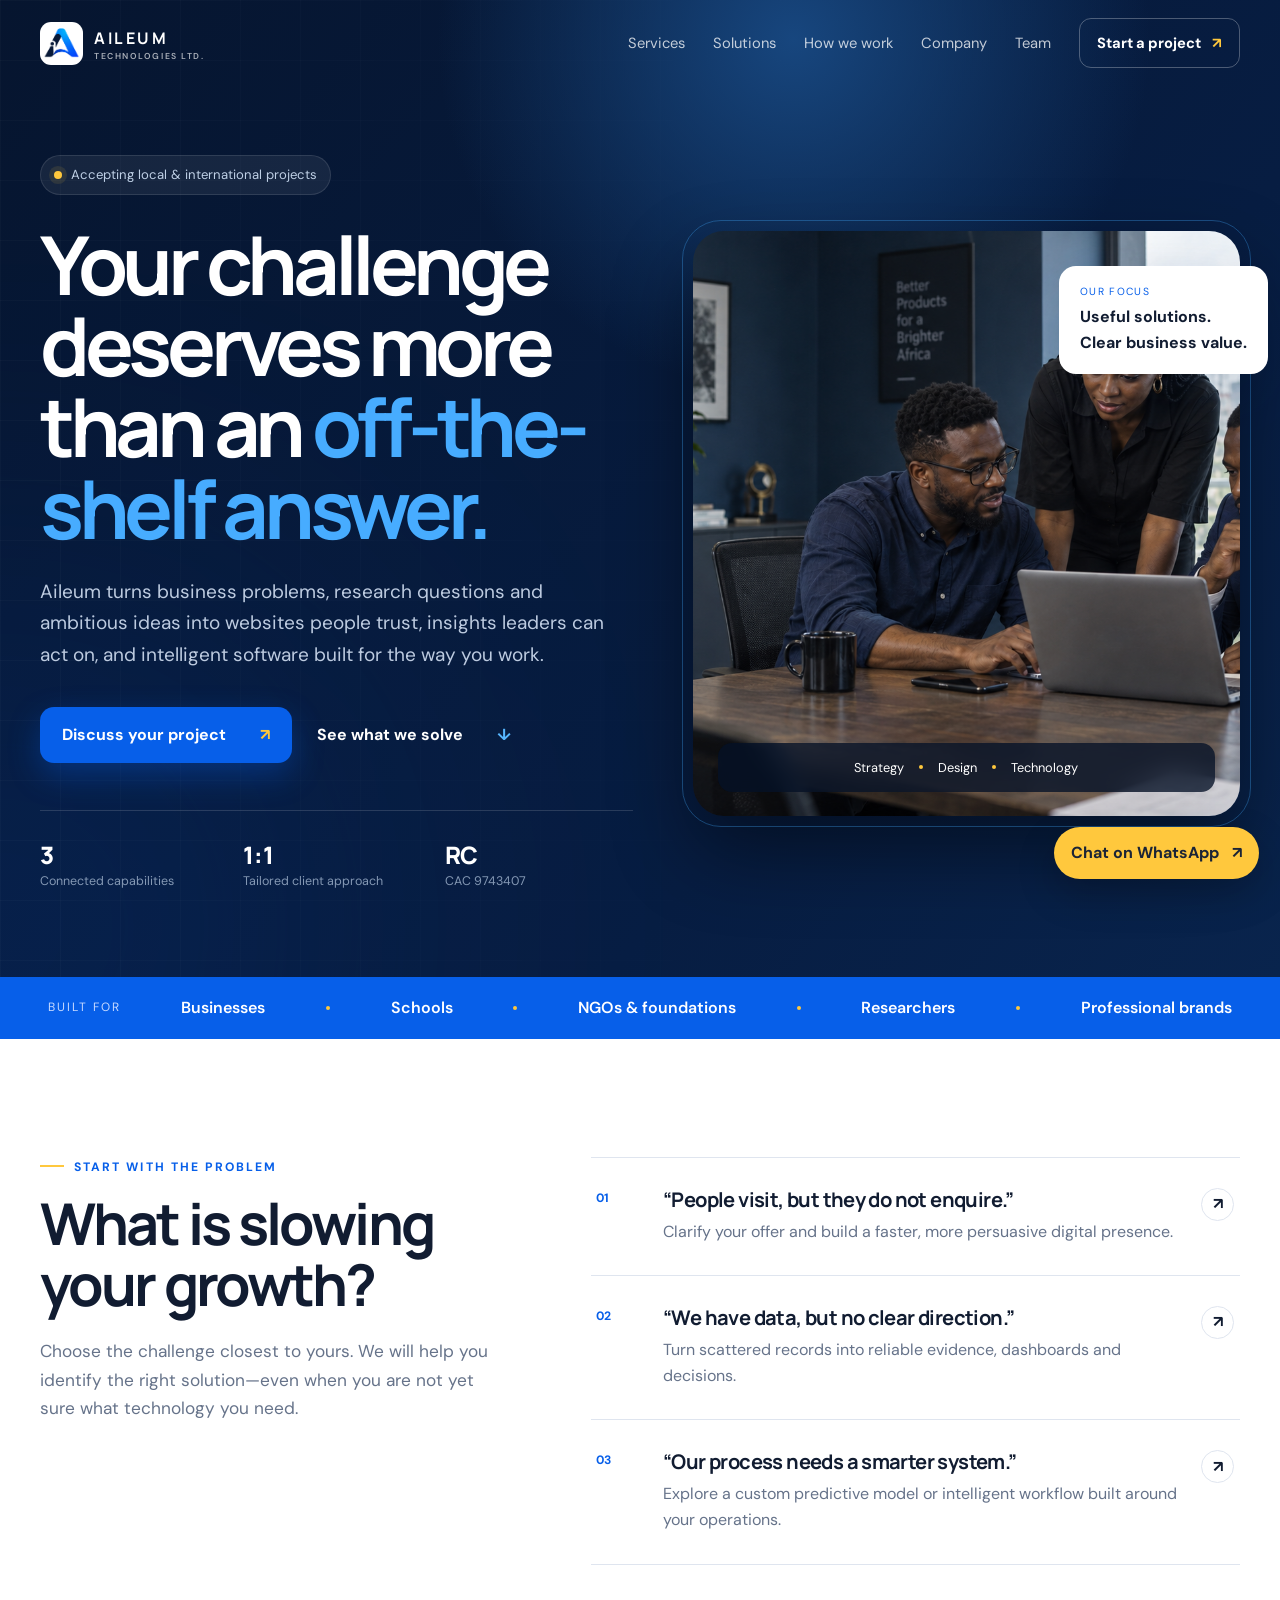
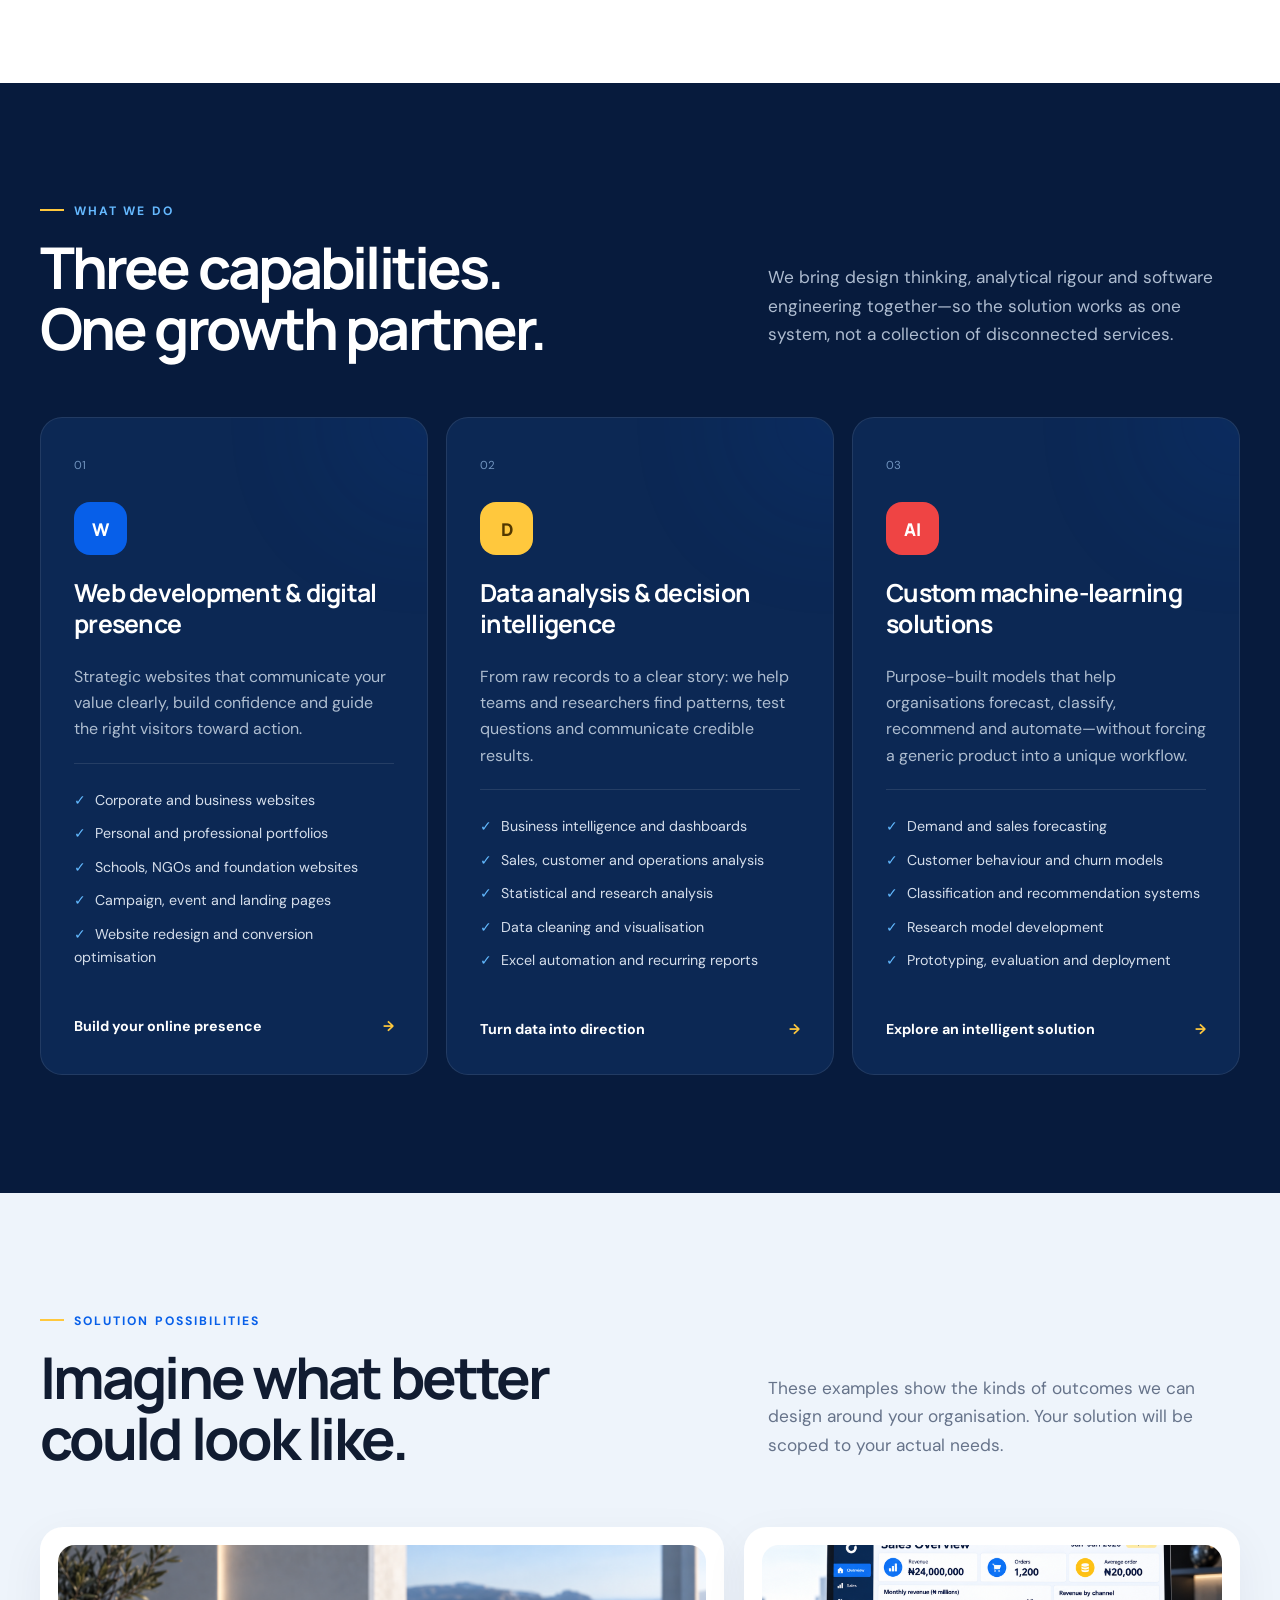
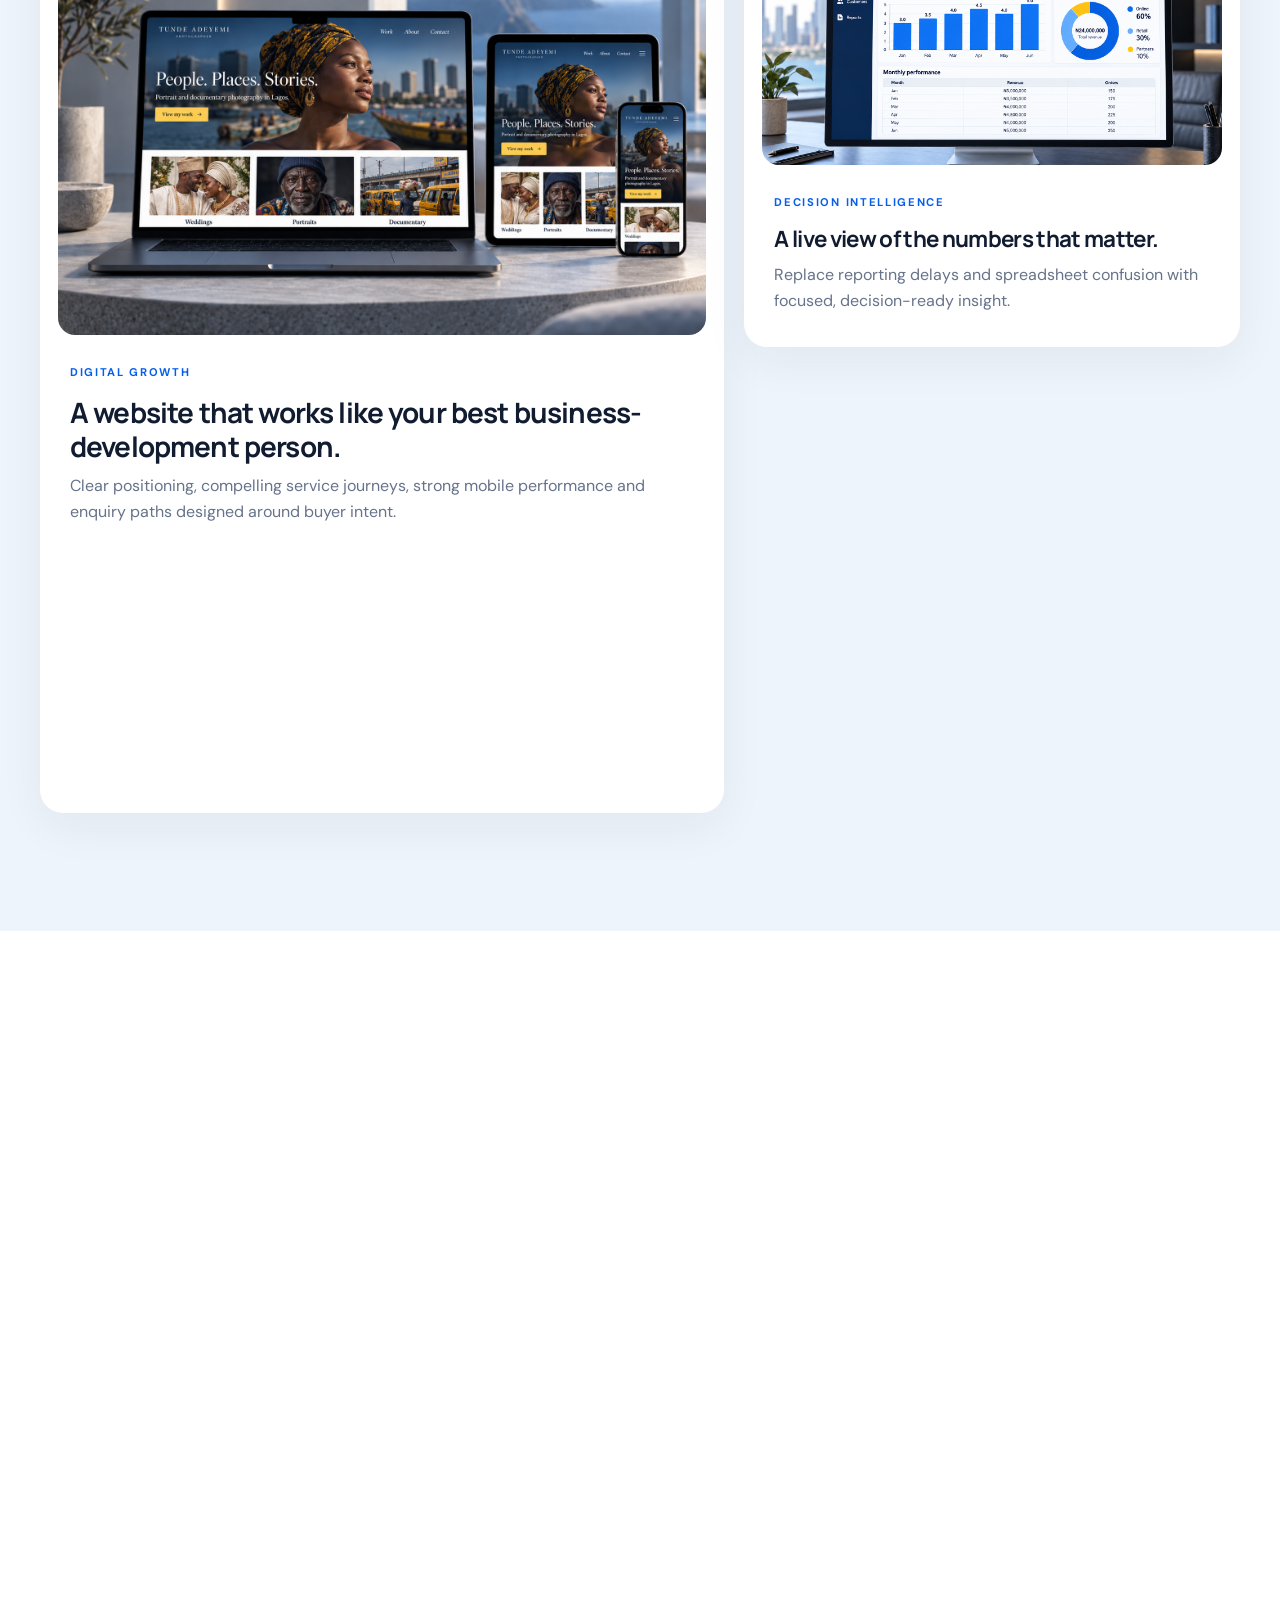
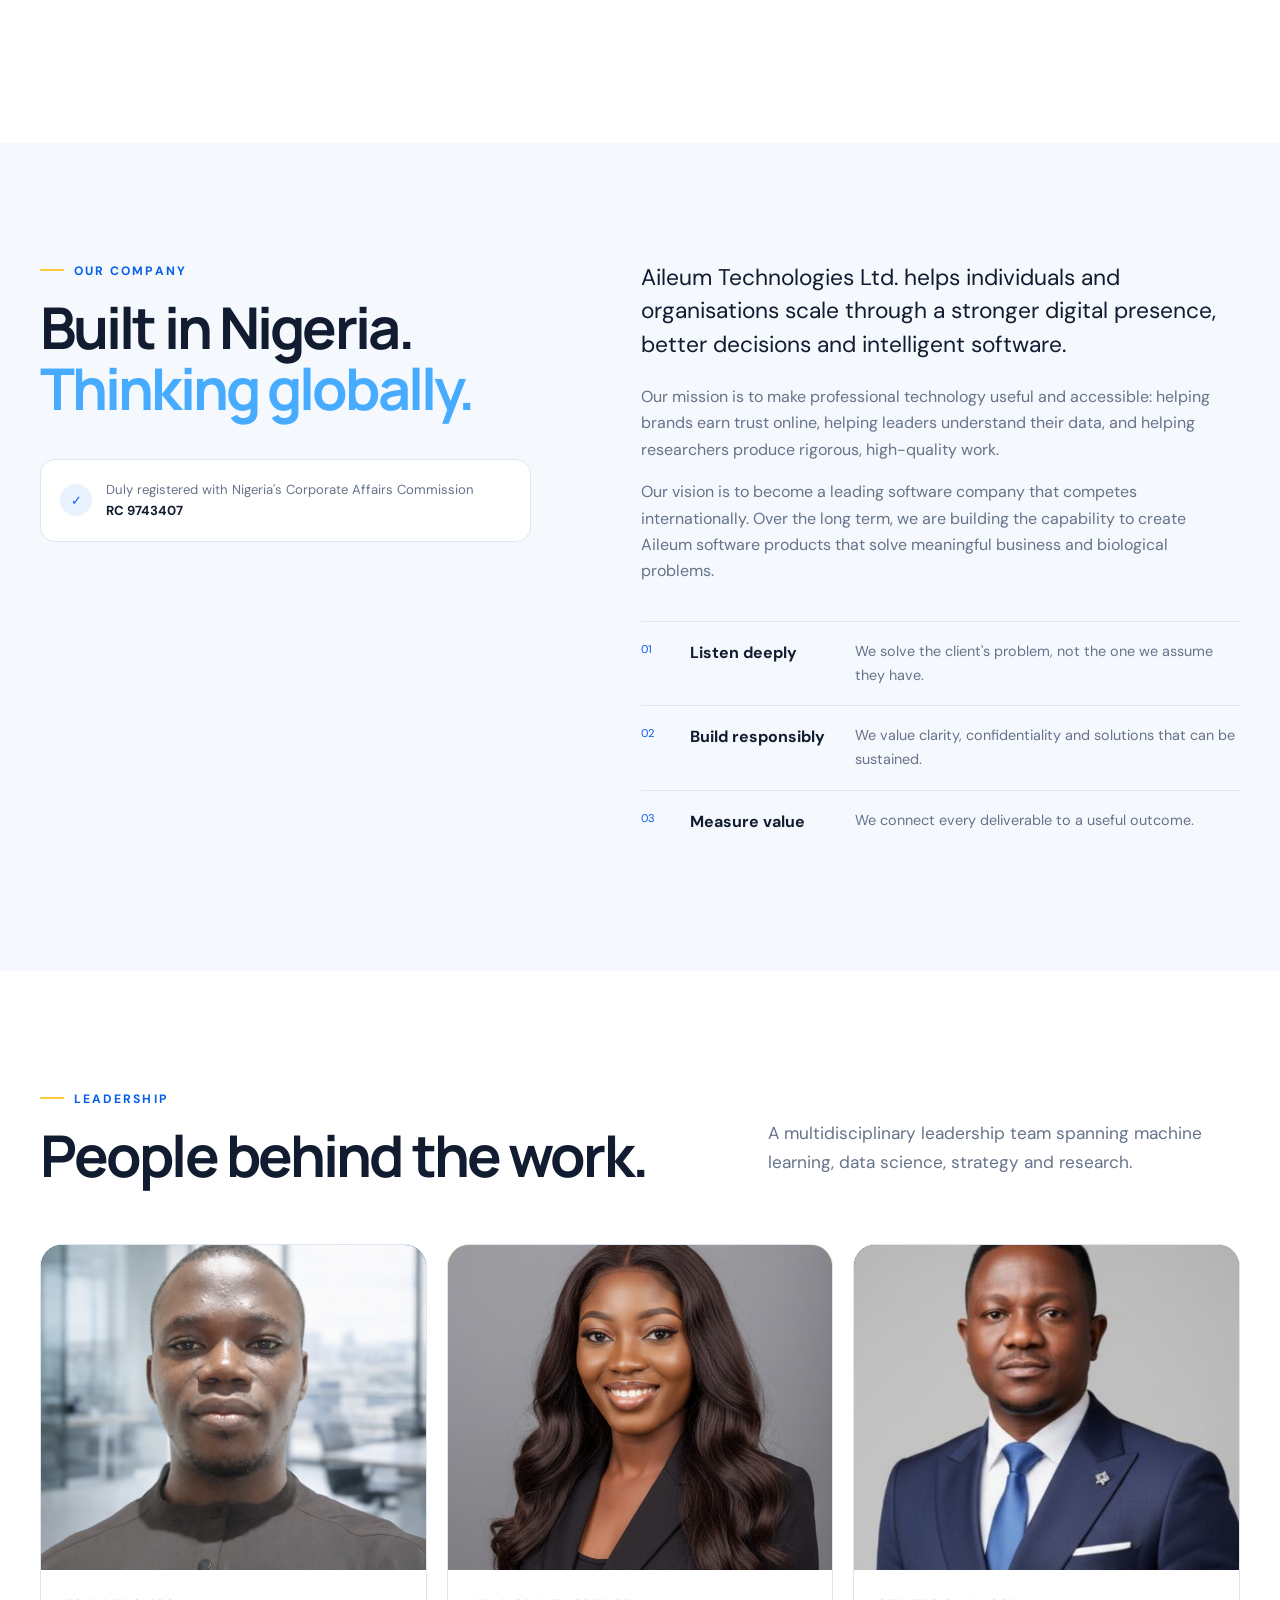
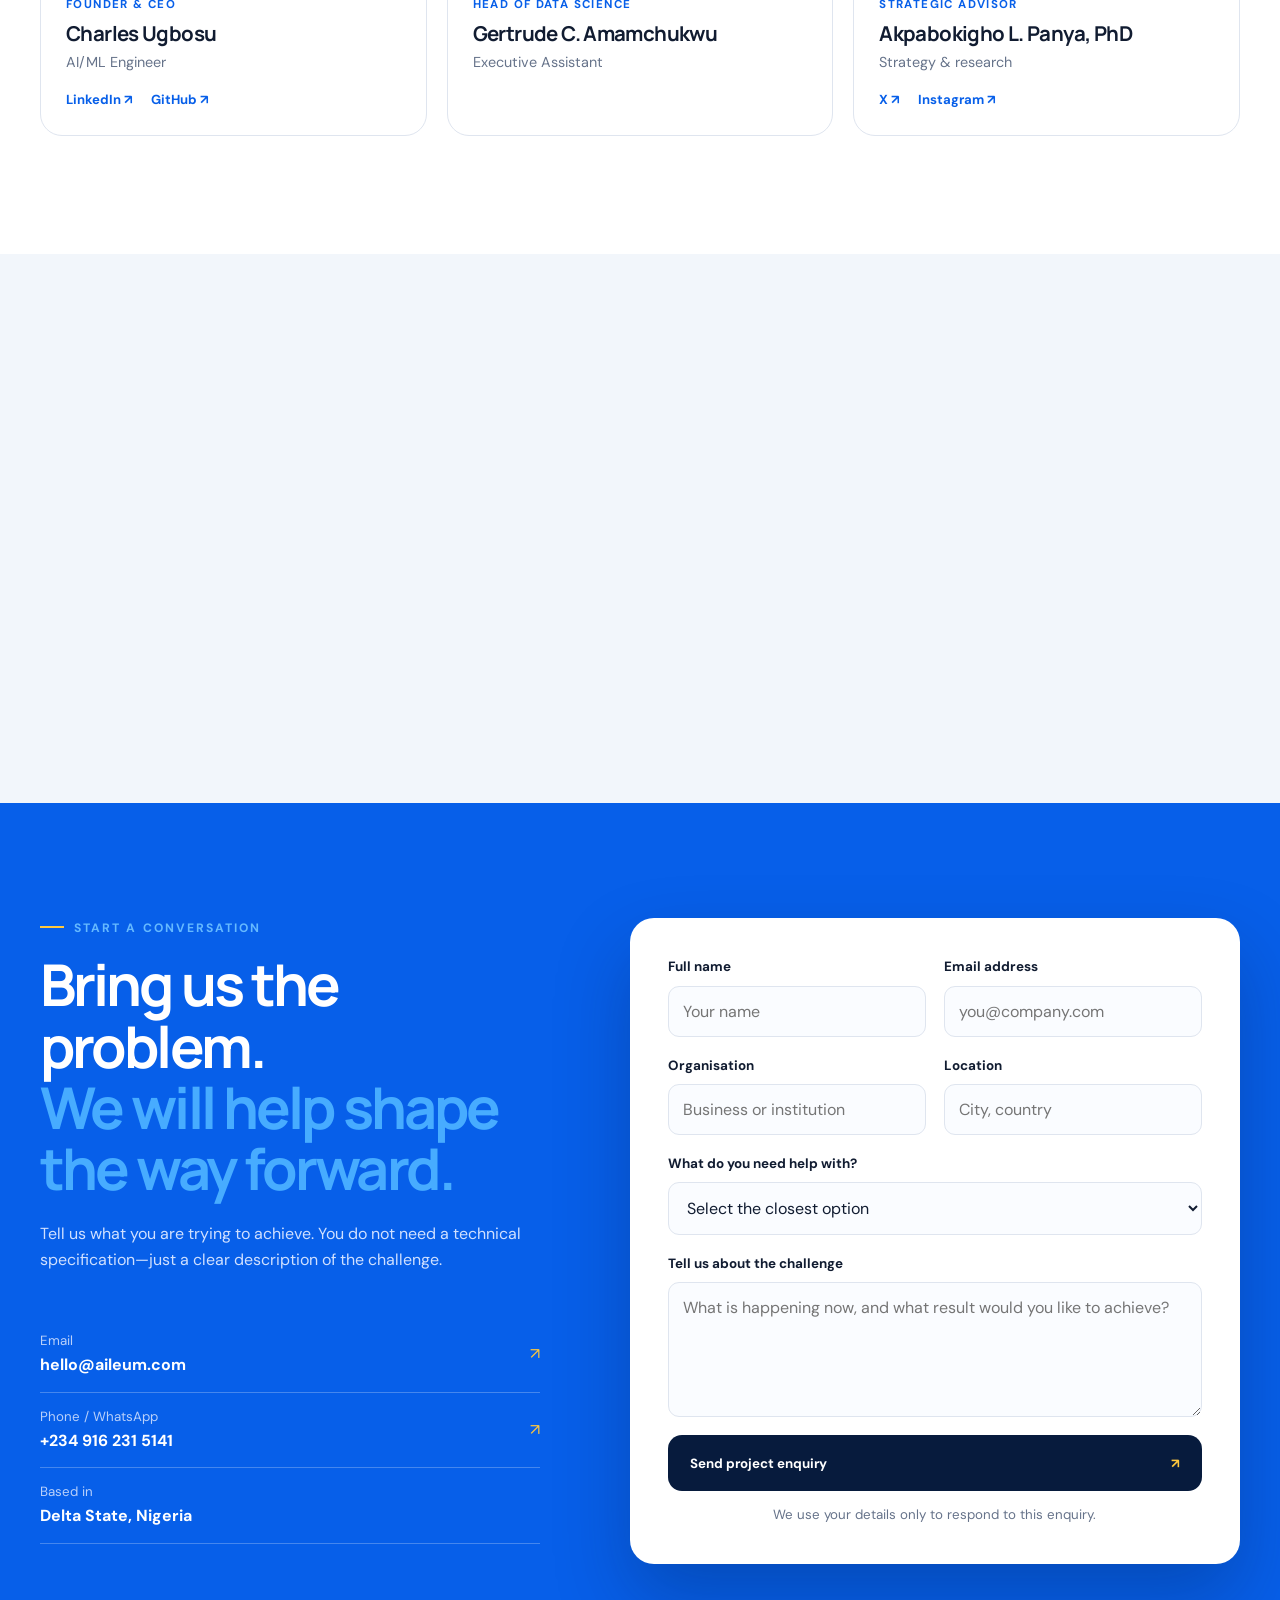
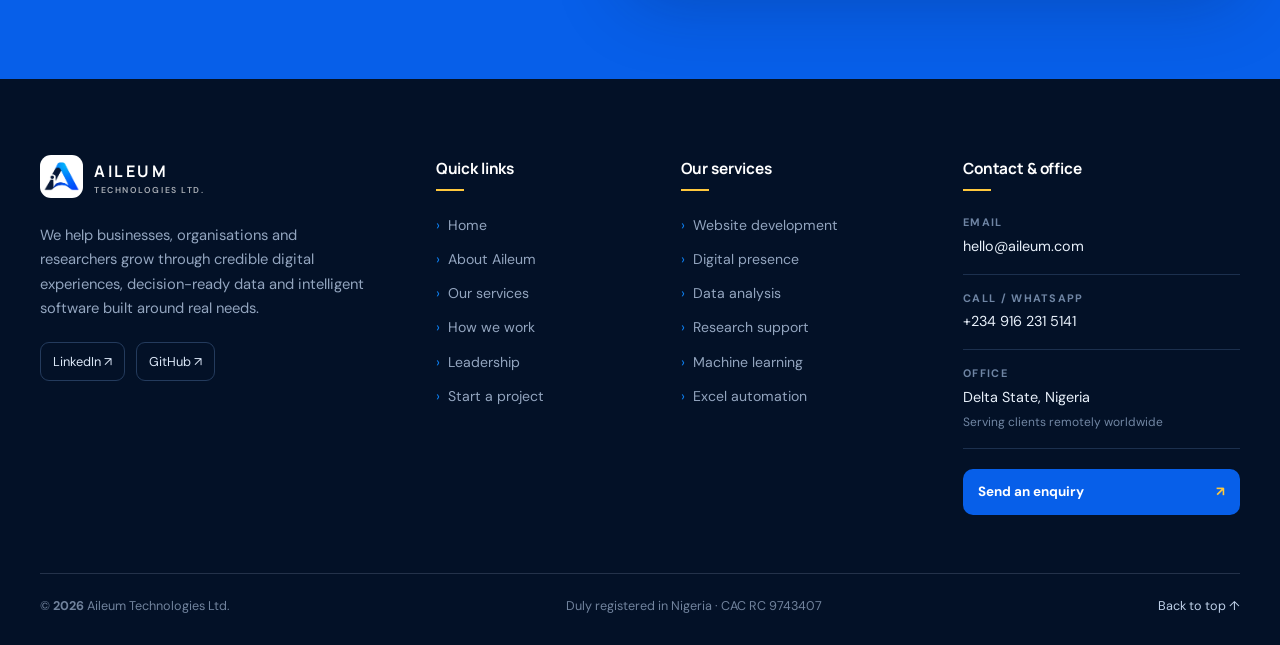
==== commit ac368ce2: "Add favicons and app icons to index.html Added favicon and app icon links for various devices." ====
--- a/index.html
+++ b/index.html
@@ -15,6 +15,22 @@
       href="https://fonts.googleapis.com/css2?family=DM+Sans:wght@400;500;600;700&family=Manrope:wght@600;700;800&display=swap"
       rel="stylesheet"
     />
+    <!-- ===== FAVICONS & APP ICONS ===== -->
+    <!-- Standard favicon -->
+    <link rel="icon" type="image/png" sizes="16x16" href="favicon-16x16.png" />
+    <link rel="icon" type="image/png" sizes="32x32" href="favicon-32x32.png" />
+    <link rel="shortcut icon" href="favicon.ico" />
+    
+    <!-- Apple Touch Icon (for iOS devices) -->
+    <link rel="apple-touch-icon" sizes="180x180" href="apple-touch-icon.png" />
+    
+    <!-- Android Chrome icons -->
+    <link rel="icon" type="image/png" sizes="192x192" href="android-chrome-192x192.png" />
+    <link rel="icon" type="image/png" sizes="512x512" href="android-chrome-512x512.png" />
+    
+    <!-- Web App Manifest (for PWA support) -->
+    <!--<link rel="manifest" href="site.webmanifest" /> -->
+    
     <link rel="stylesheet" href="assets/css/style.css" />
     <title>Aileum Technologies | Web, Data & Machine Learning Solutions</title>
   </head>
--- a/assets/css/style.css
+++ b/assets/css/style.css
@@ -1482,3 +1482,85 @@
     display: none;
   }
 }
+/* For the scrolling effect */
+.client-bar {
+  display: block;
+  overflow: hidden;
+  background: var(--blue, #075fe9);
+  color: #fff;
+  padding: 18px 0;
+}
+
+.client-bar-track {
+  display: flex;
+  width: max-content;
+  animation: client-bar-scroll 40s linear infinite;
+}
+
+.client-bar-group {
+  display: flex;
+  flex-shrink: 0;
+  align-items: center;
+  justify-content: space-around;
+  gap: 36px;
+  min-width: 100vw;
+  padding: 0 36px;
+}
+
+.client-bar-group span {
+  flex-shrink: 0;
+  color: #c6d9ff;
+  text-transform: uppercase;
+  letter-spacing: 0.16em;
+  font-size: 0.75rem;
+  white-space: nowrap;
+}
+
+.client-bar-group p {
+  margin: 0;
+  font-weight: 600;
+  white-space: nowrap;
+}
+
+.client-bar-group i {
+  flex: 0 0 4px;
+  width: 4px;
+  height: 4px;
+  border-radius: 50%;
+  background: var(--yellow, #ffc83d);
+}
+
+.client-bar:hover .client-bar-track {
+  animation-play-state: paused;
+}
+
+@keyframes client-bar-scroll {
+  from {
+    transform: translateX(0);
+  }
+
+  to {
+    transform: translateX(-50%);
+  }
+}
+
+/* Respect visitors who prefer reduced motion. */
+@media (prefers-reduced-motion: reduce) {
+  .client-bar-track {
+    width: 100%;
+    animation: none;
+  }
+
+  .client-bar-group {
+    min-width: 0;
+    width: 100%;
+    flex-wrap: wrap;
+    justify-content: center;
+    gap: 18px;
+    padding: 0 20px;
+  }
+
+  .client-bar-group[aria-hidden="true"] {
+    display: none;
+  }
+}
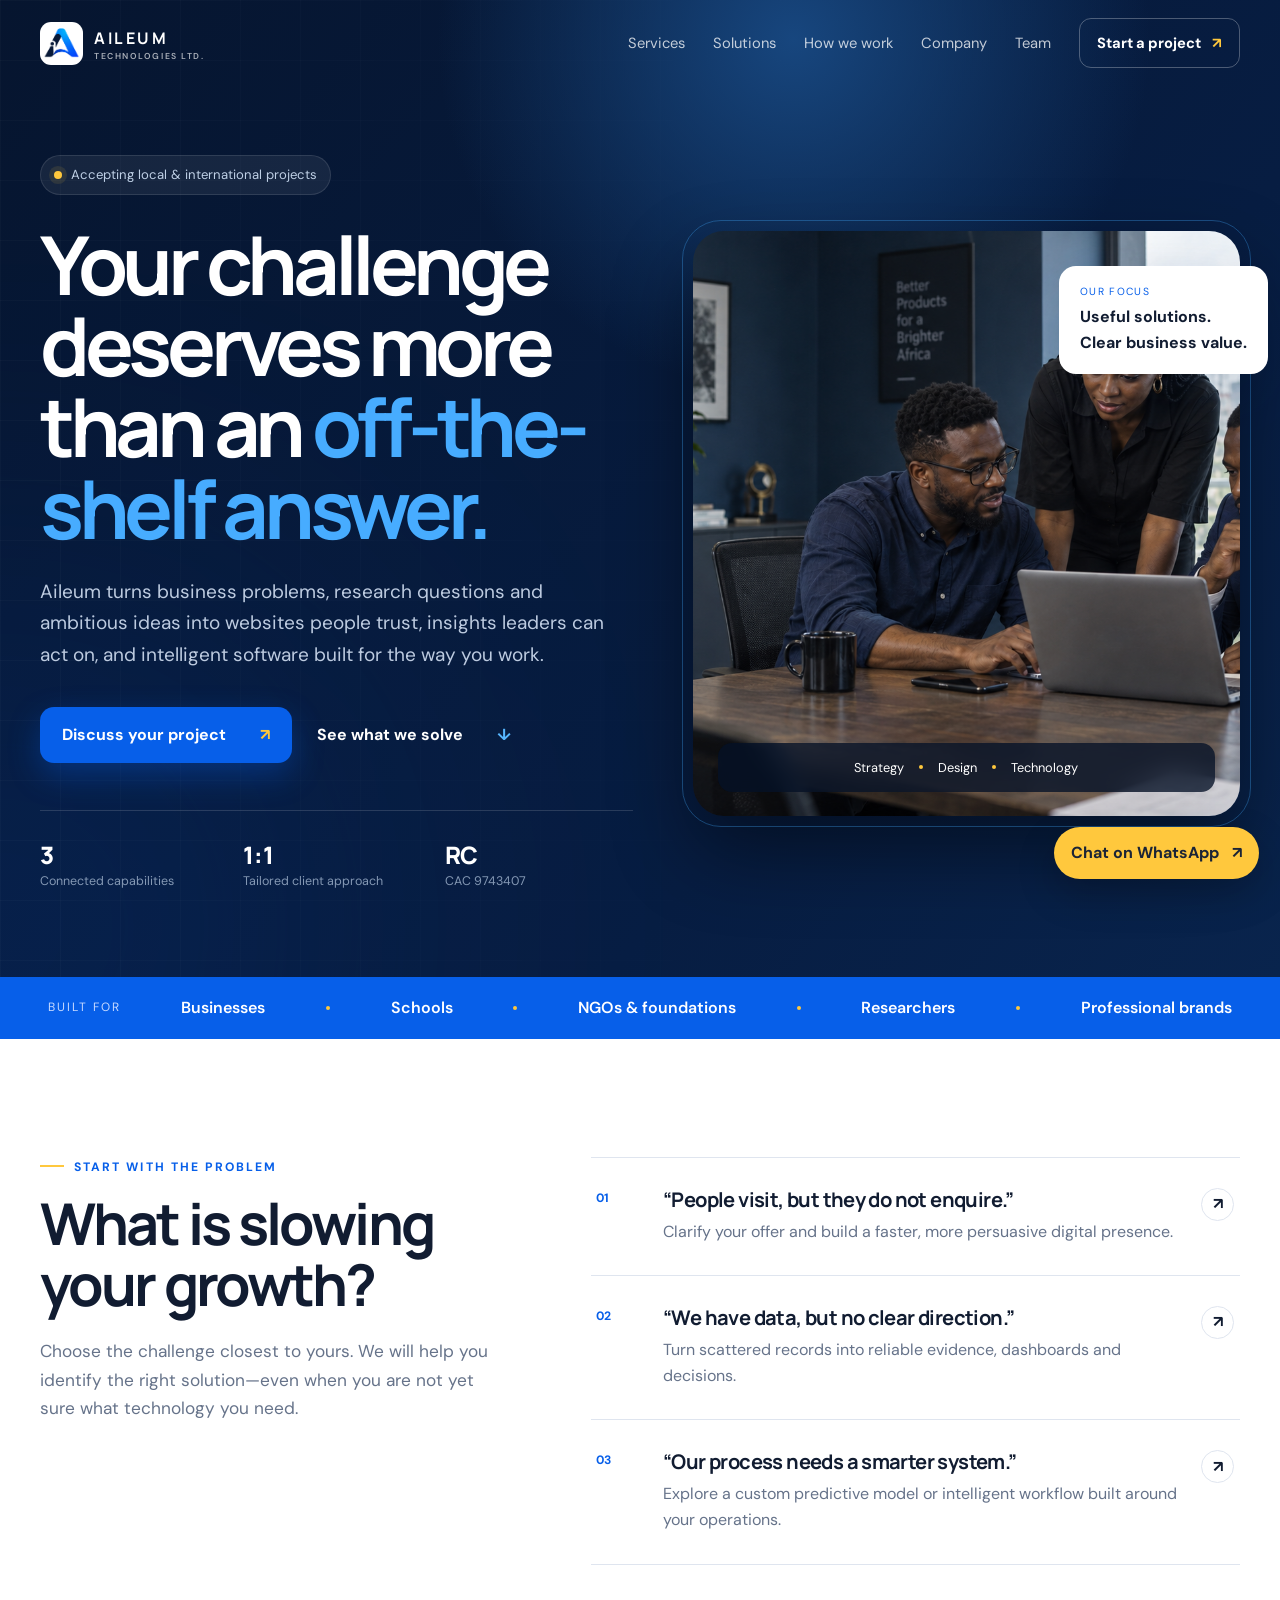
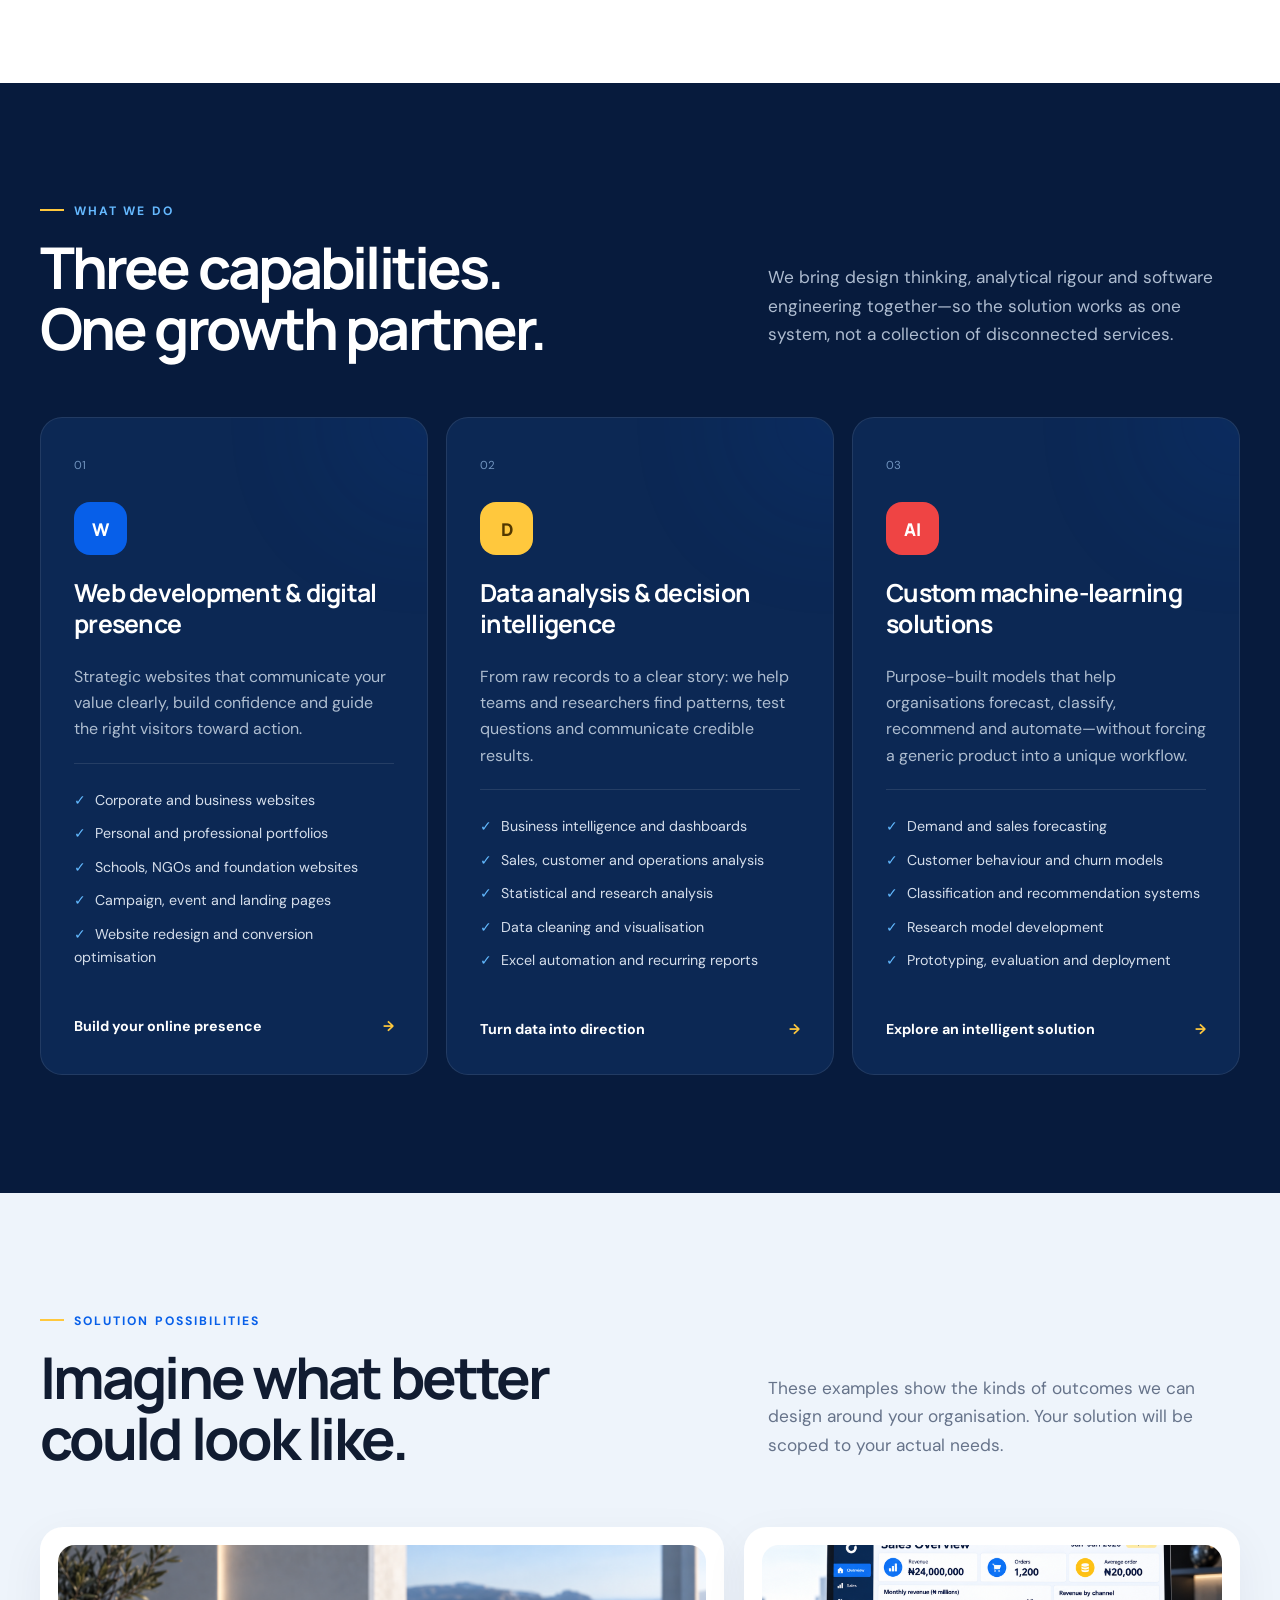
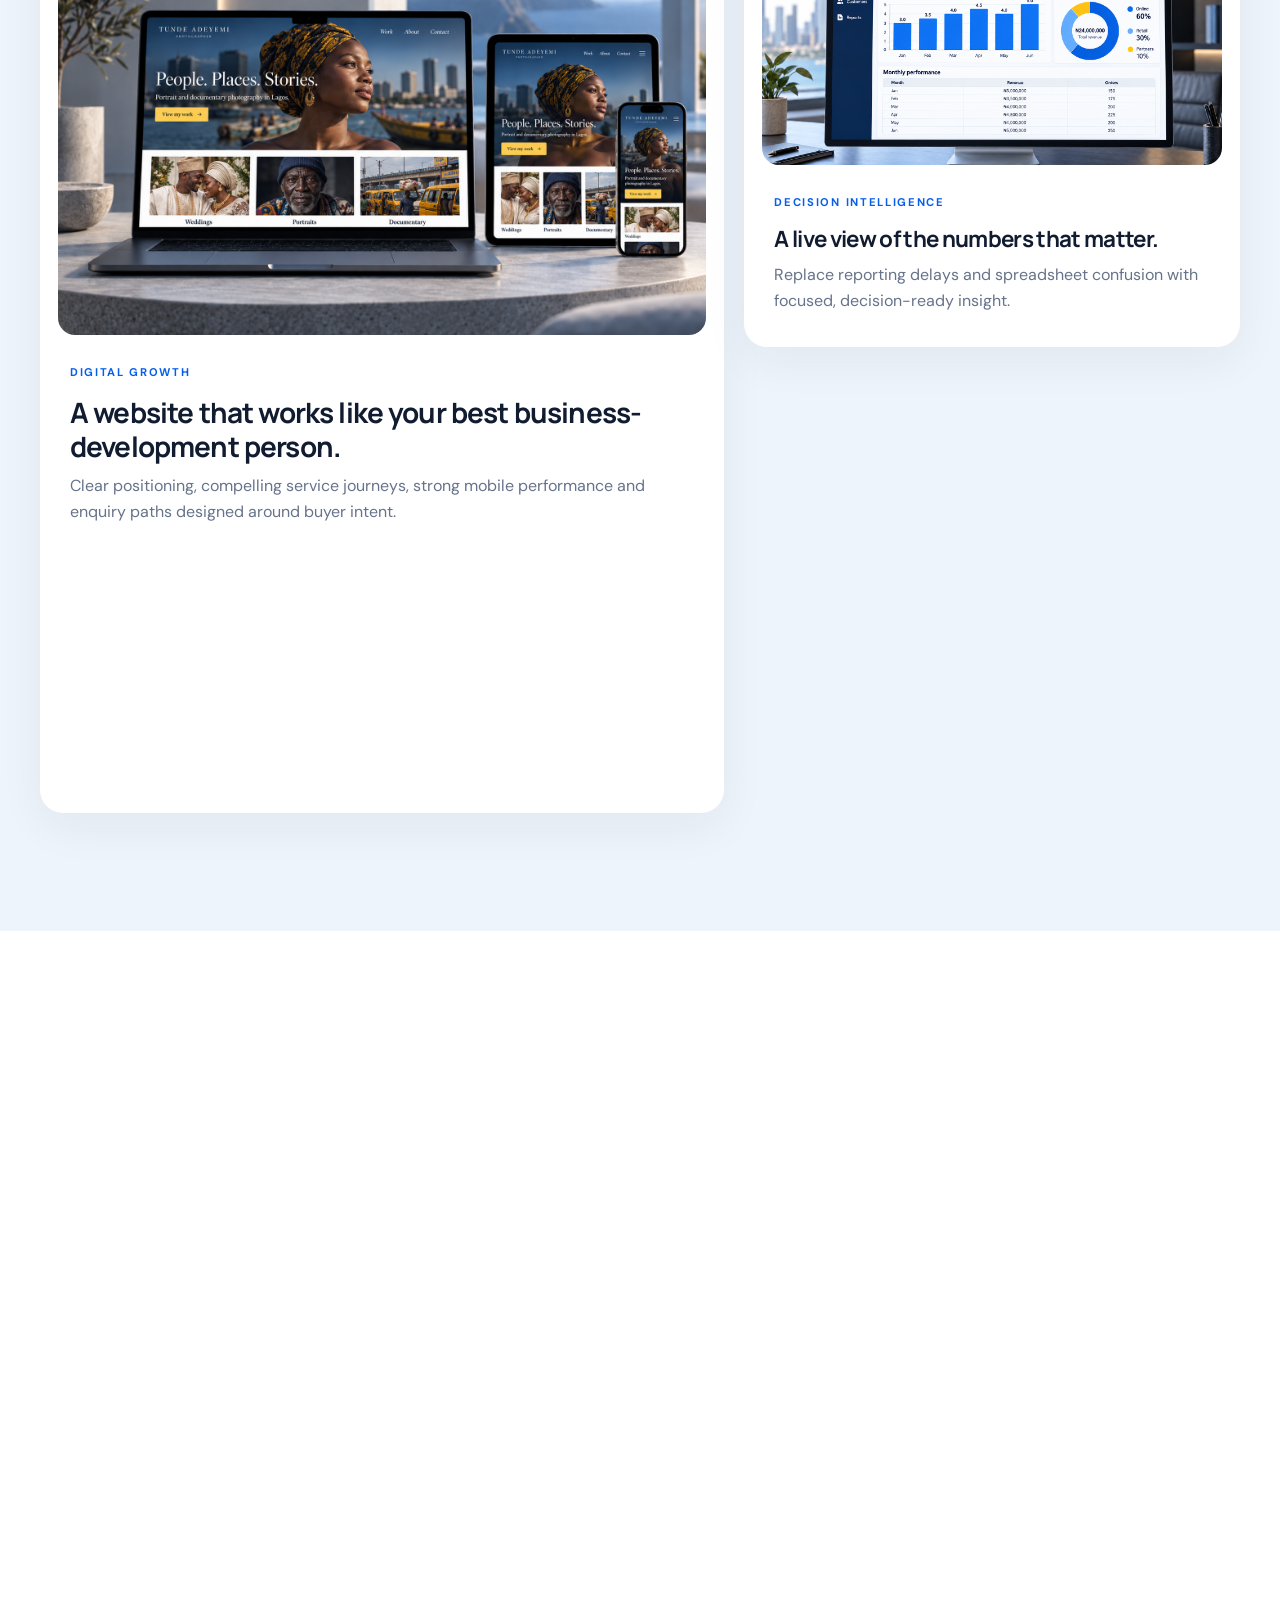
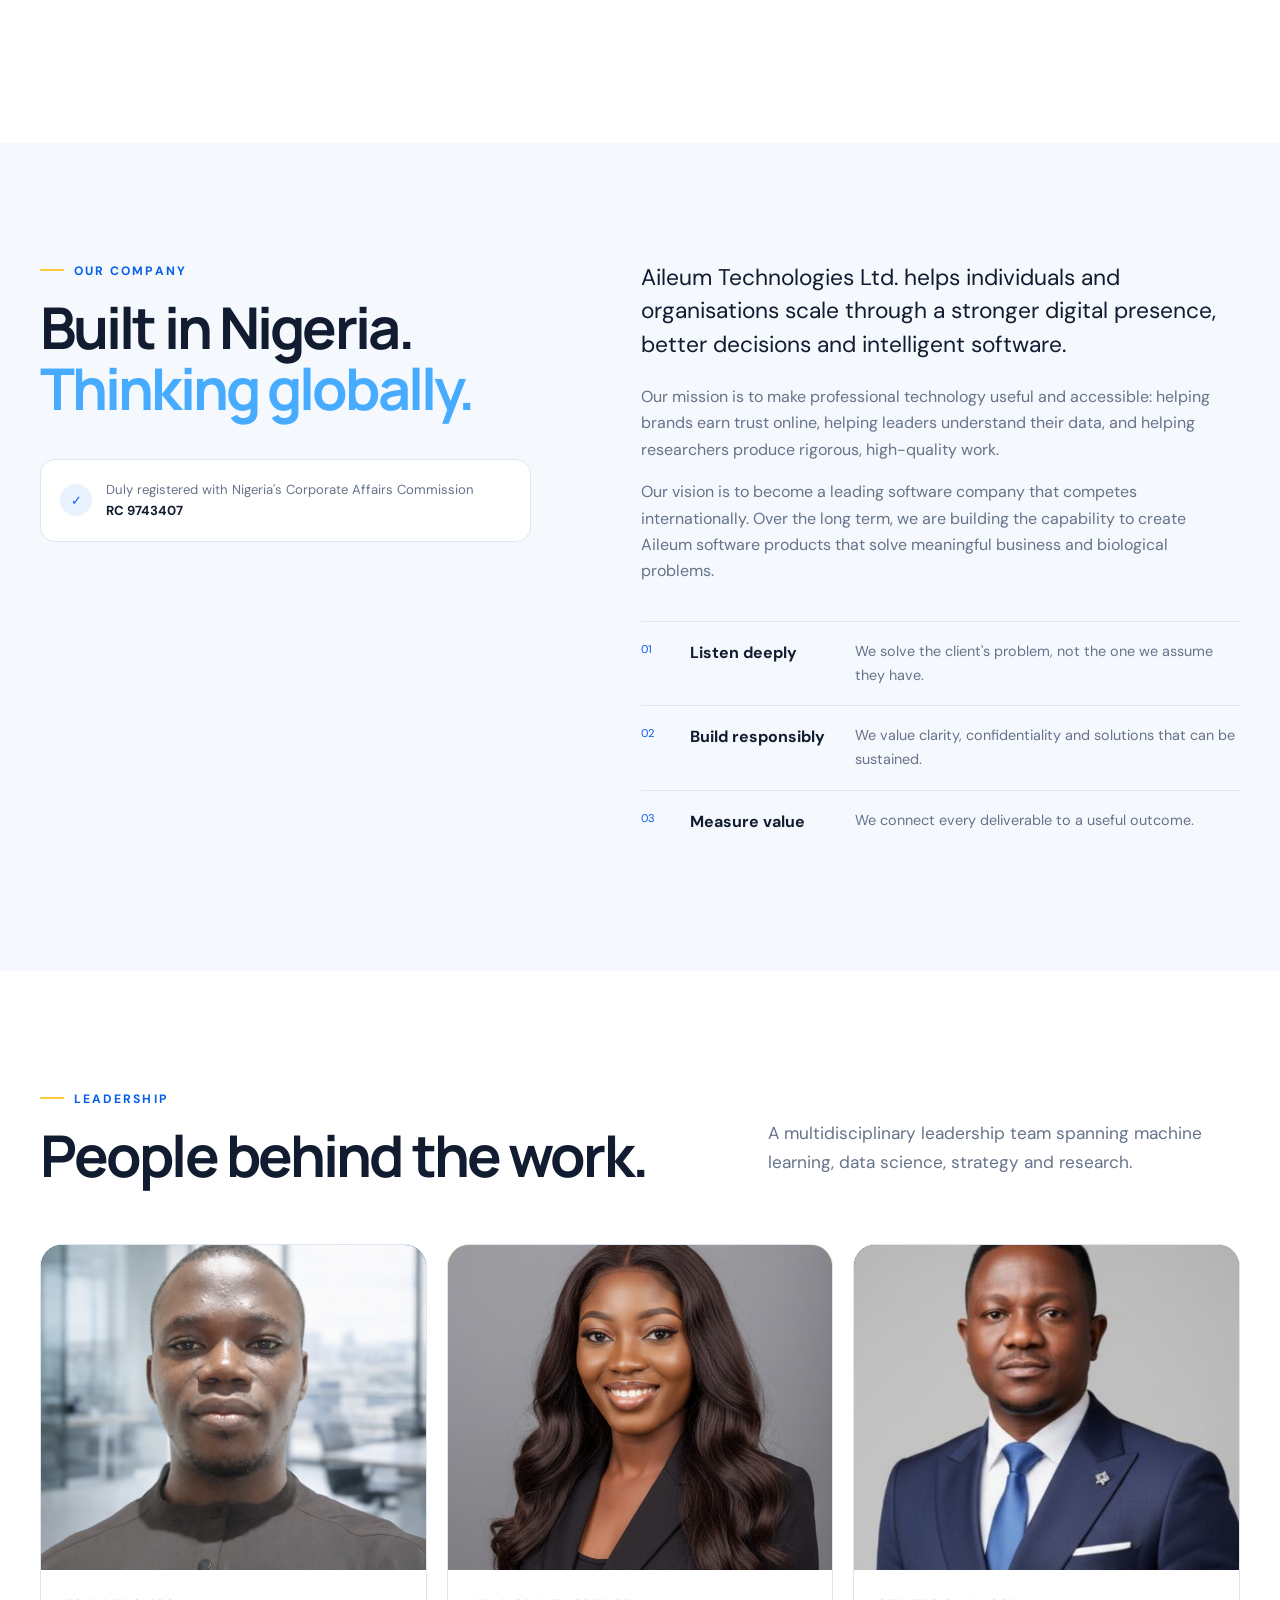
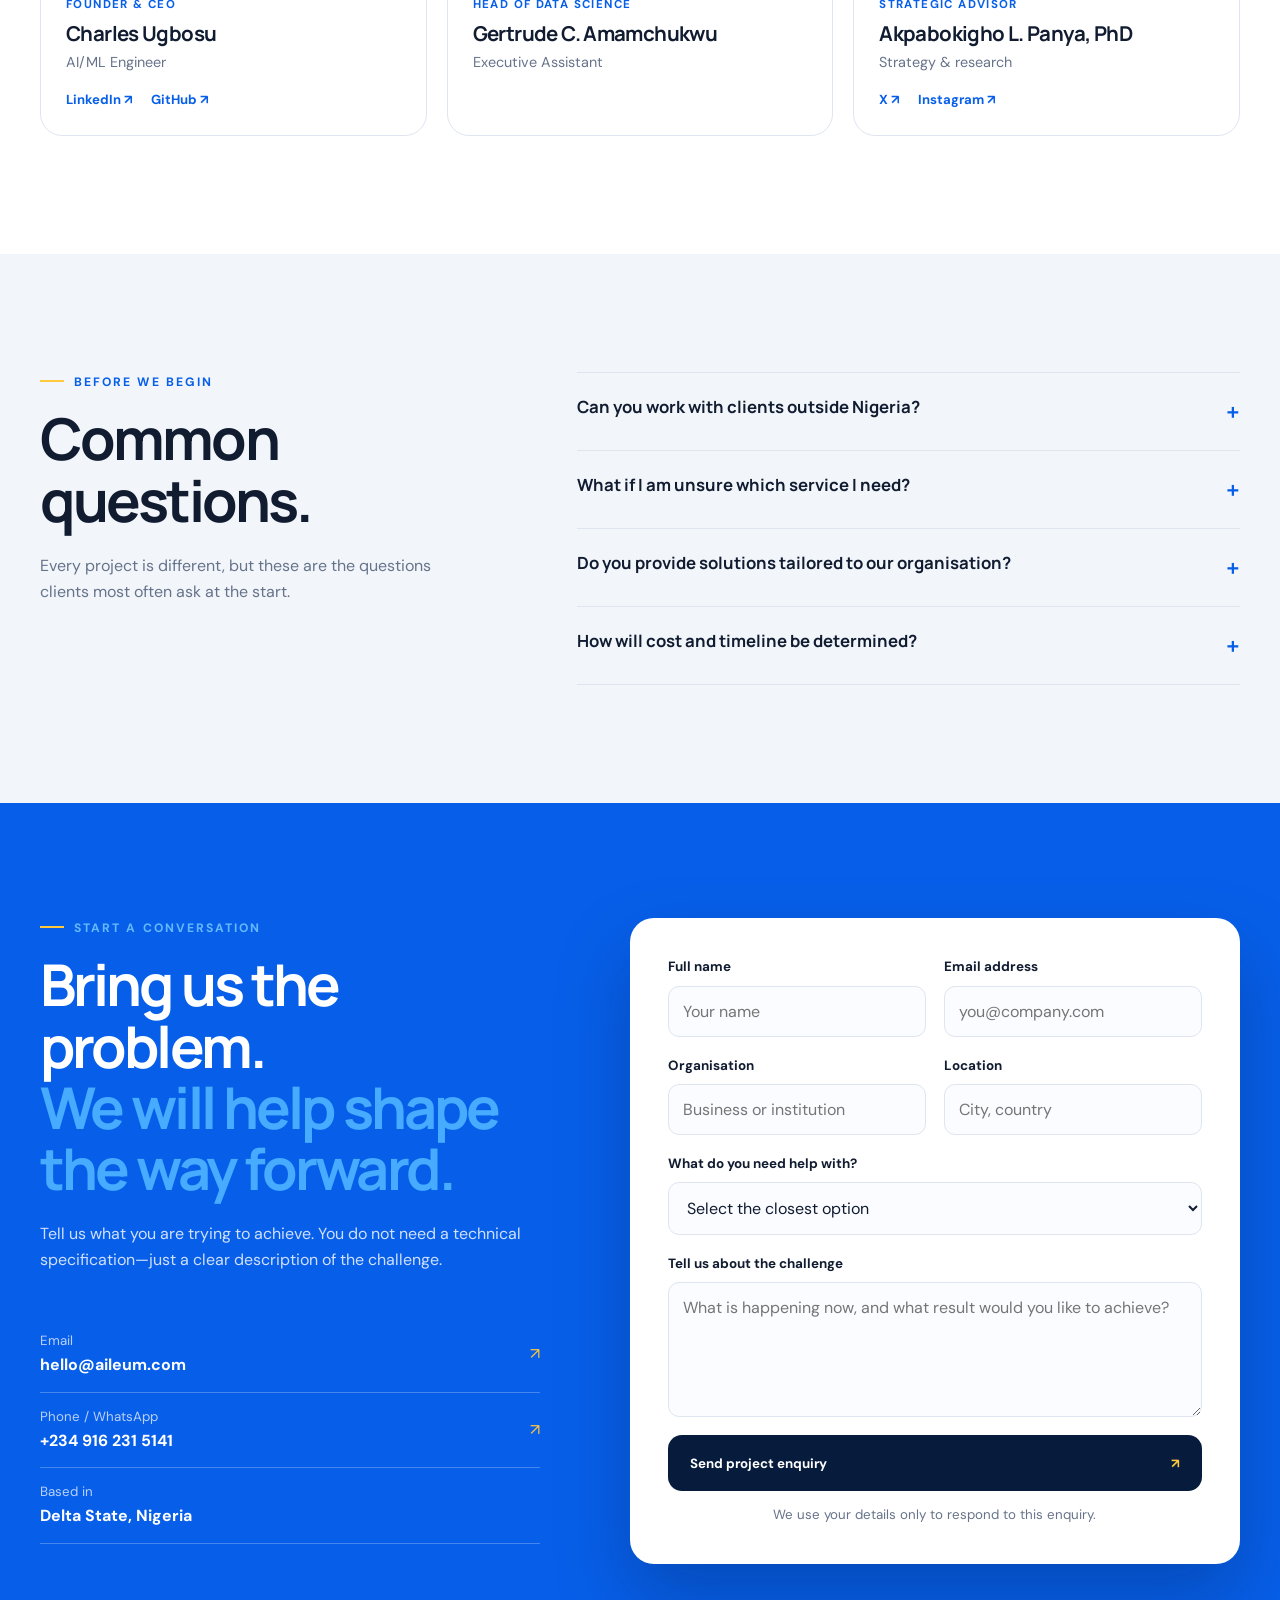
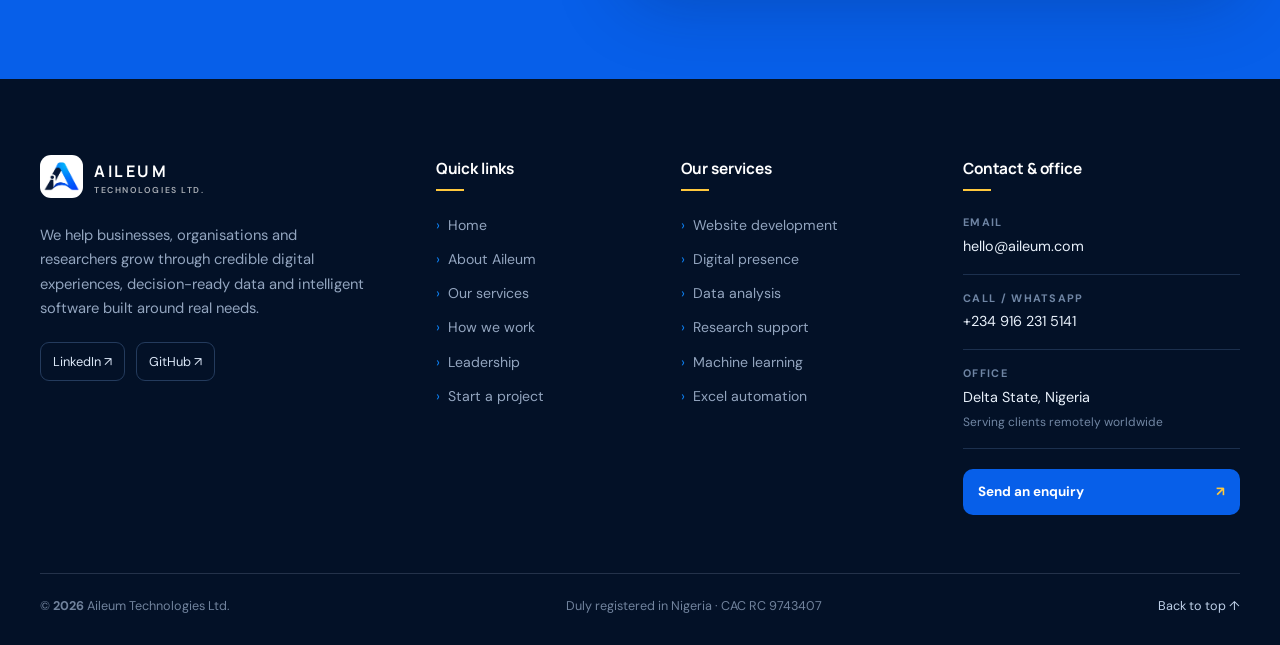
==== commit 200f5d29: "Update index.html" ====
--- a/index.html
+++ b/index.html
@@ -11,6 +11,15 @@
     <link rel="canonical" href="https://aileum.com/" />
     <link rel="preconnect" href="https://fonts.googleapis.com" />
     <link rel="preconnect" href="https://fonts.gstatic.com" crossorigin />
+
+<!-- Google Tag Manager -->
+<script>(function(w,d,s,l,i){w[l]=w[l]||[];w[l].push({'gtm.start':
+new Date().getTime(),event:'gtm.js'});var f=d.getElementsByTagName(s)[0],
+j=d.createElement(s),dl=l!='dataLayer'?'&l='+l:'';j.async=true;j.src=
+'https://www.googletagmanager.com/gtm.js?id='+i+dl;f.parentNode.insertBefore(j,f);
+})(window,document,'script','dataLayer','GTM-M5GXSX4R');</script>
+<!-- End Google Tag Manager -->
+
     <link
       href="https://fonts.googleapis.com/css2?family=DM+Sans:wght@400;500;600;700&family=Manrope:wght@600;700;800&display=swap"
       rel="stylesheet"
@@ -35,6 +44,12 @@
     <title>Aileum Technologies | Web, Data & Machine Learning Solutions</title>
   </head>
   <body>
+
+<!-- Google Tag Manager (noscript) -->
+<noscript><iframe src="https://www.googletagmanager.com/ns.html?id=GTM-M5GXSX4R"
+height="0" width="0" style="display:none;visibility:hidden"></iframe></noscript>
+<!-- End Google Tag Manager (noscript) -->
+
     <a class="skip-link" href="#main">Skip to main content</a>
     <header class="site-header" id="top">
       <div class="container navbar">
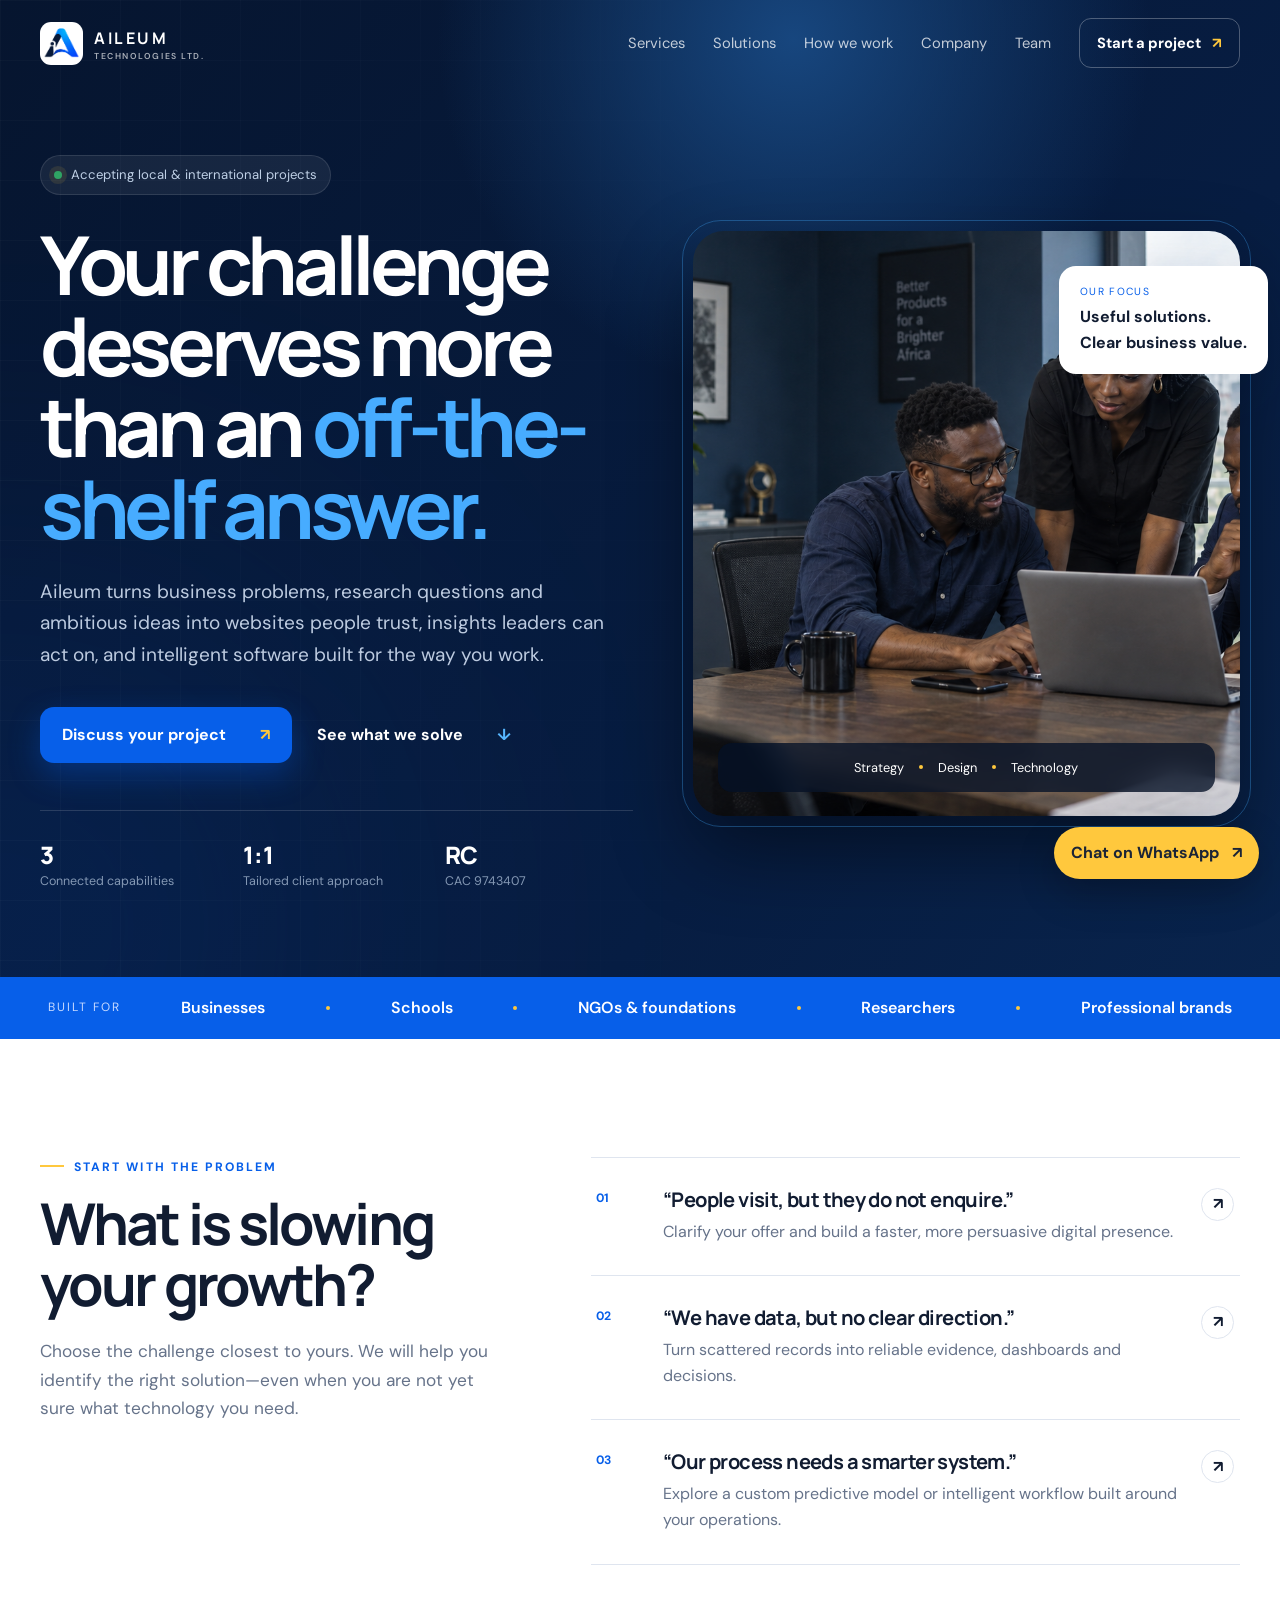
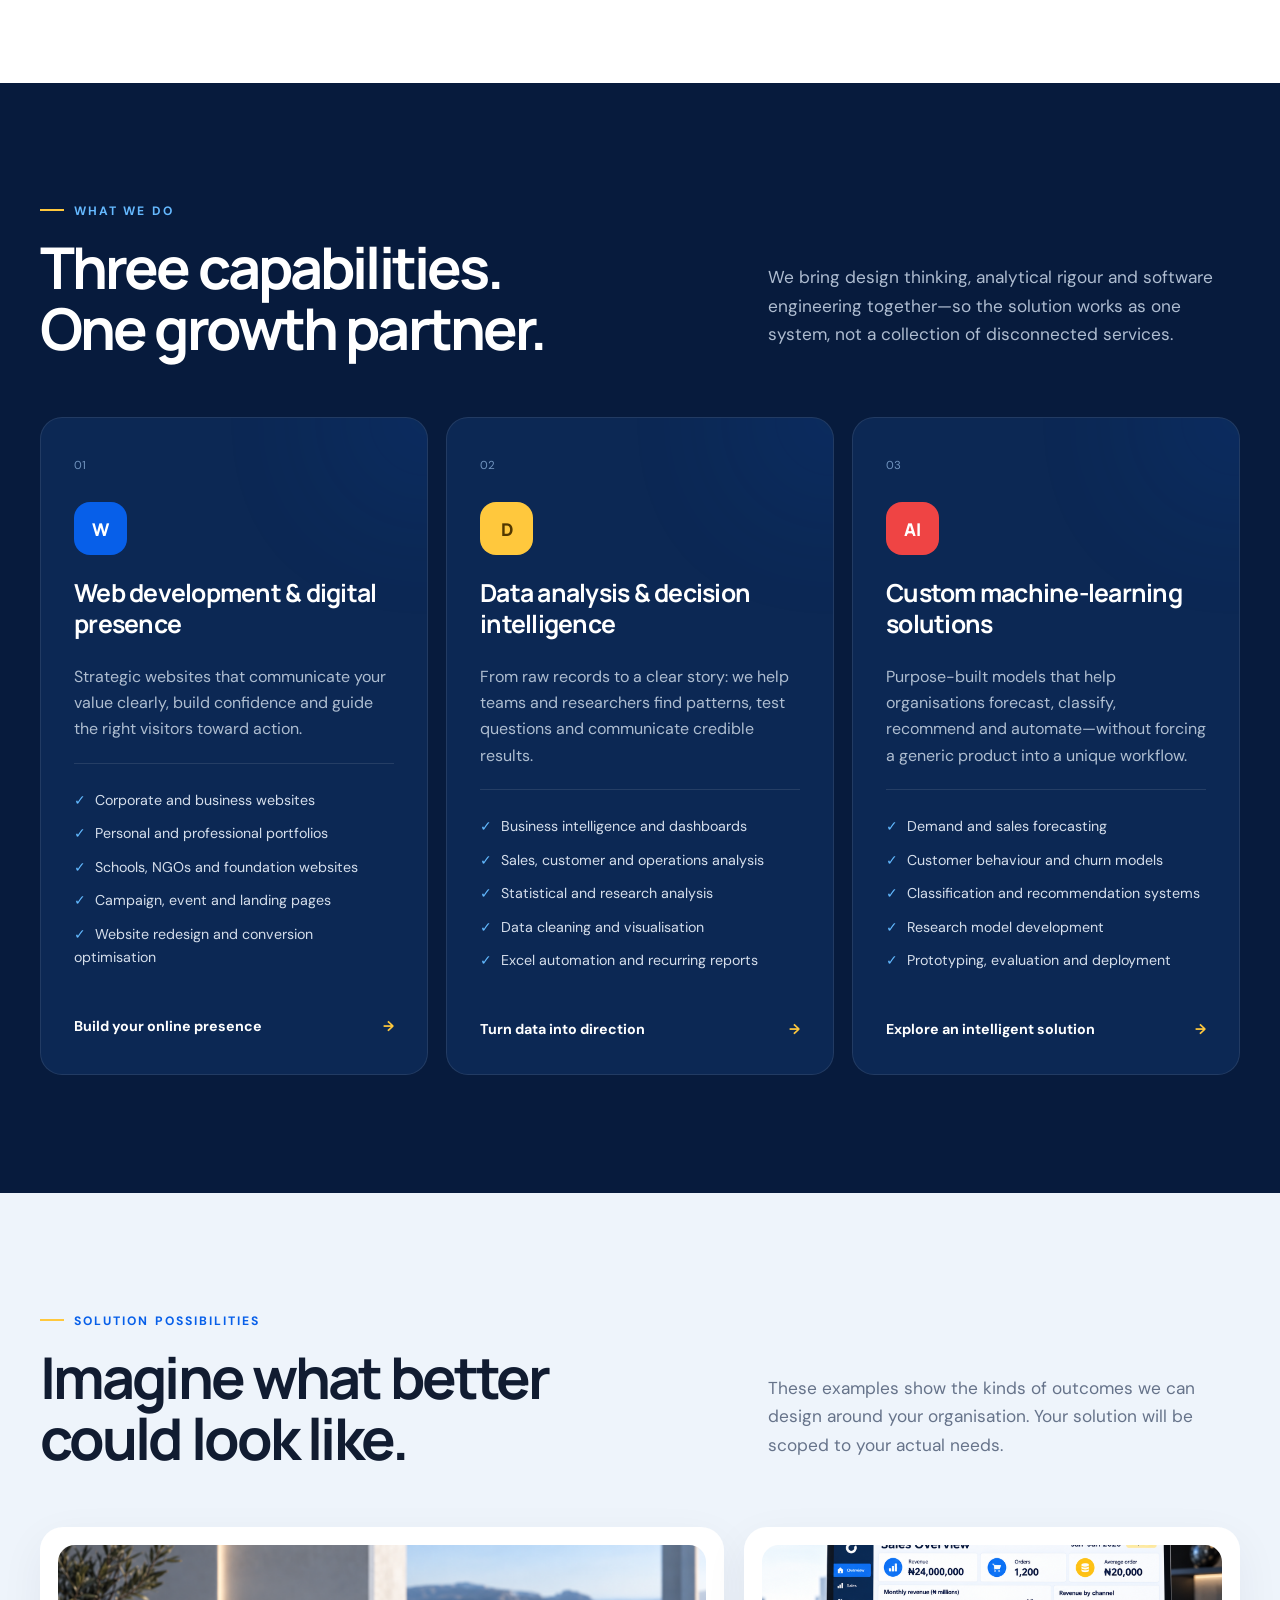
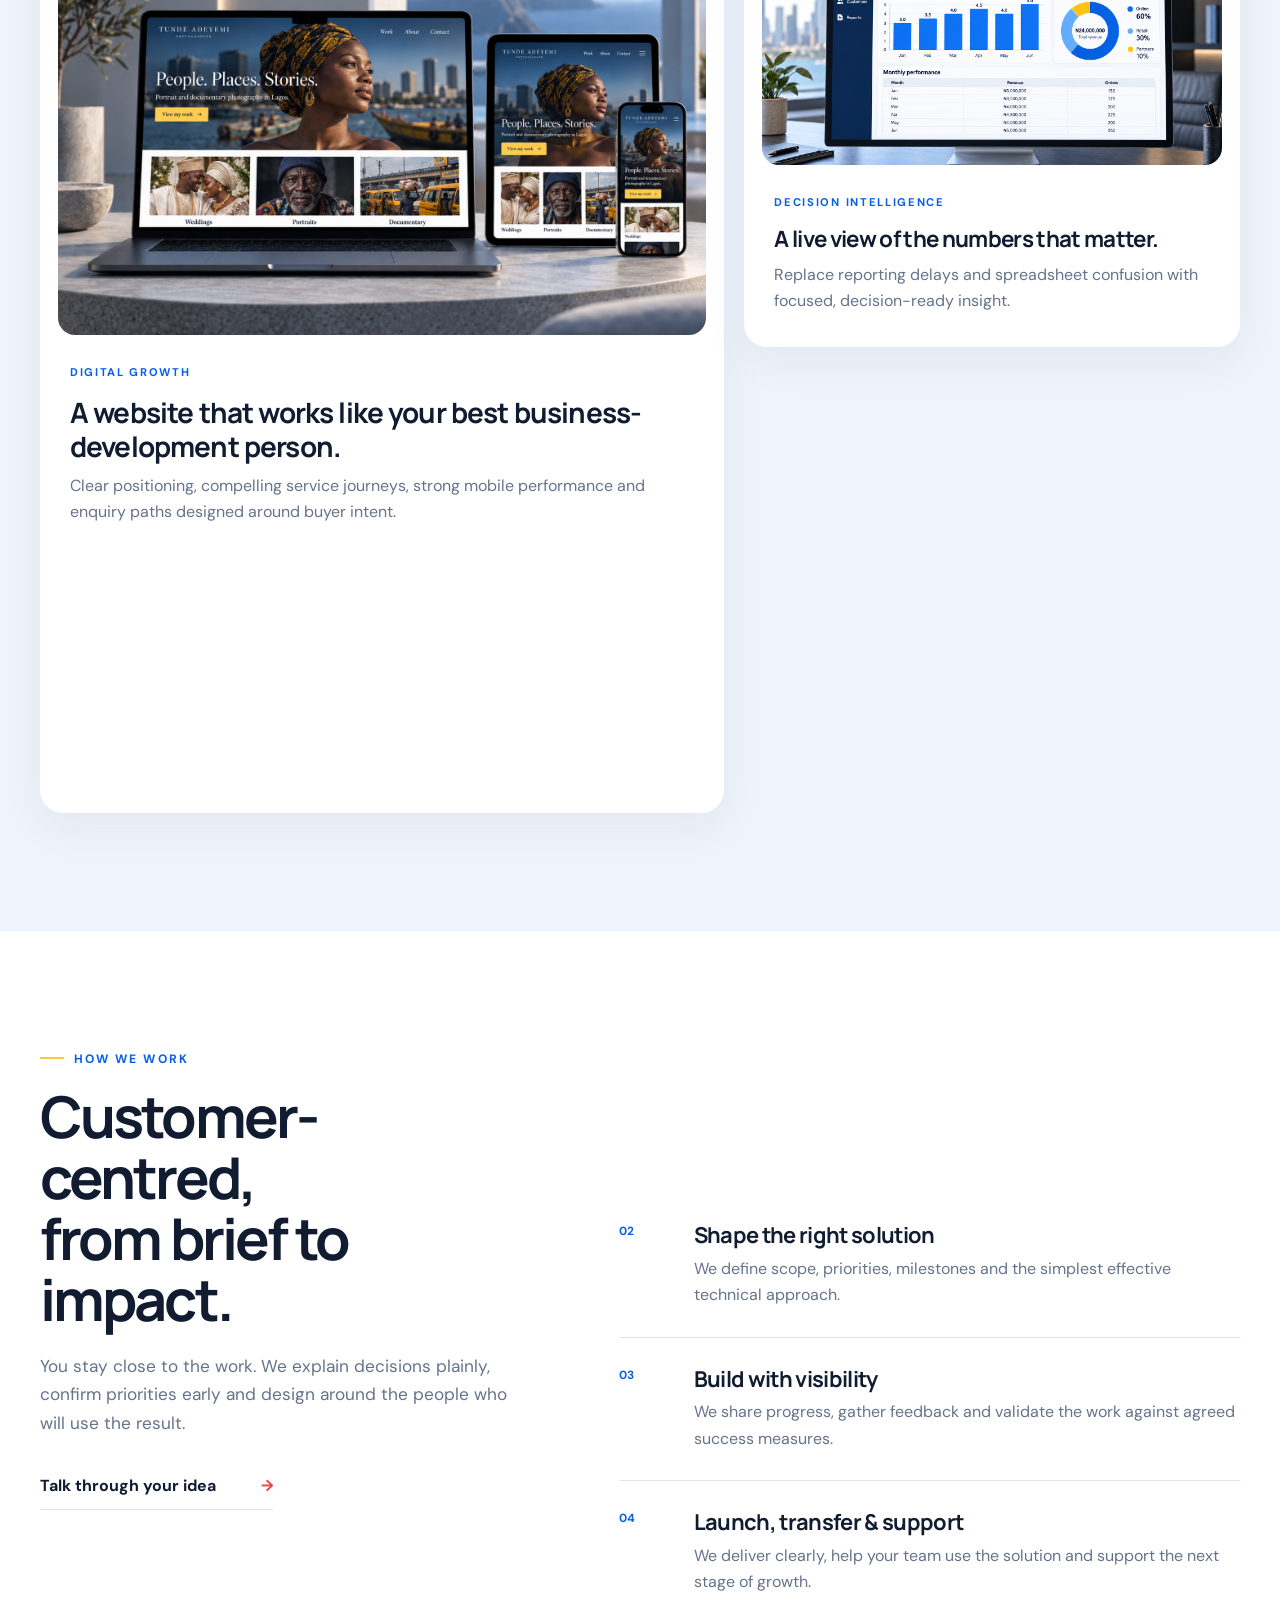
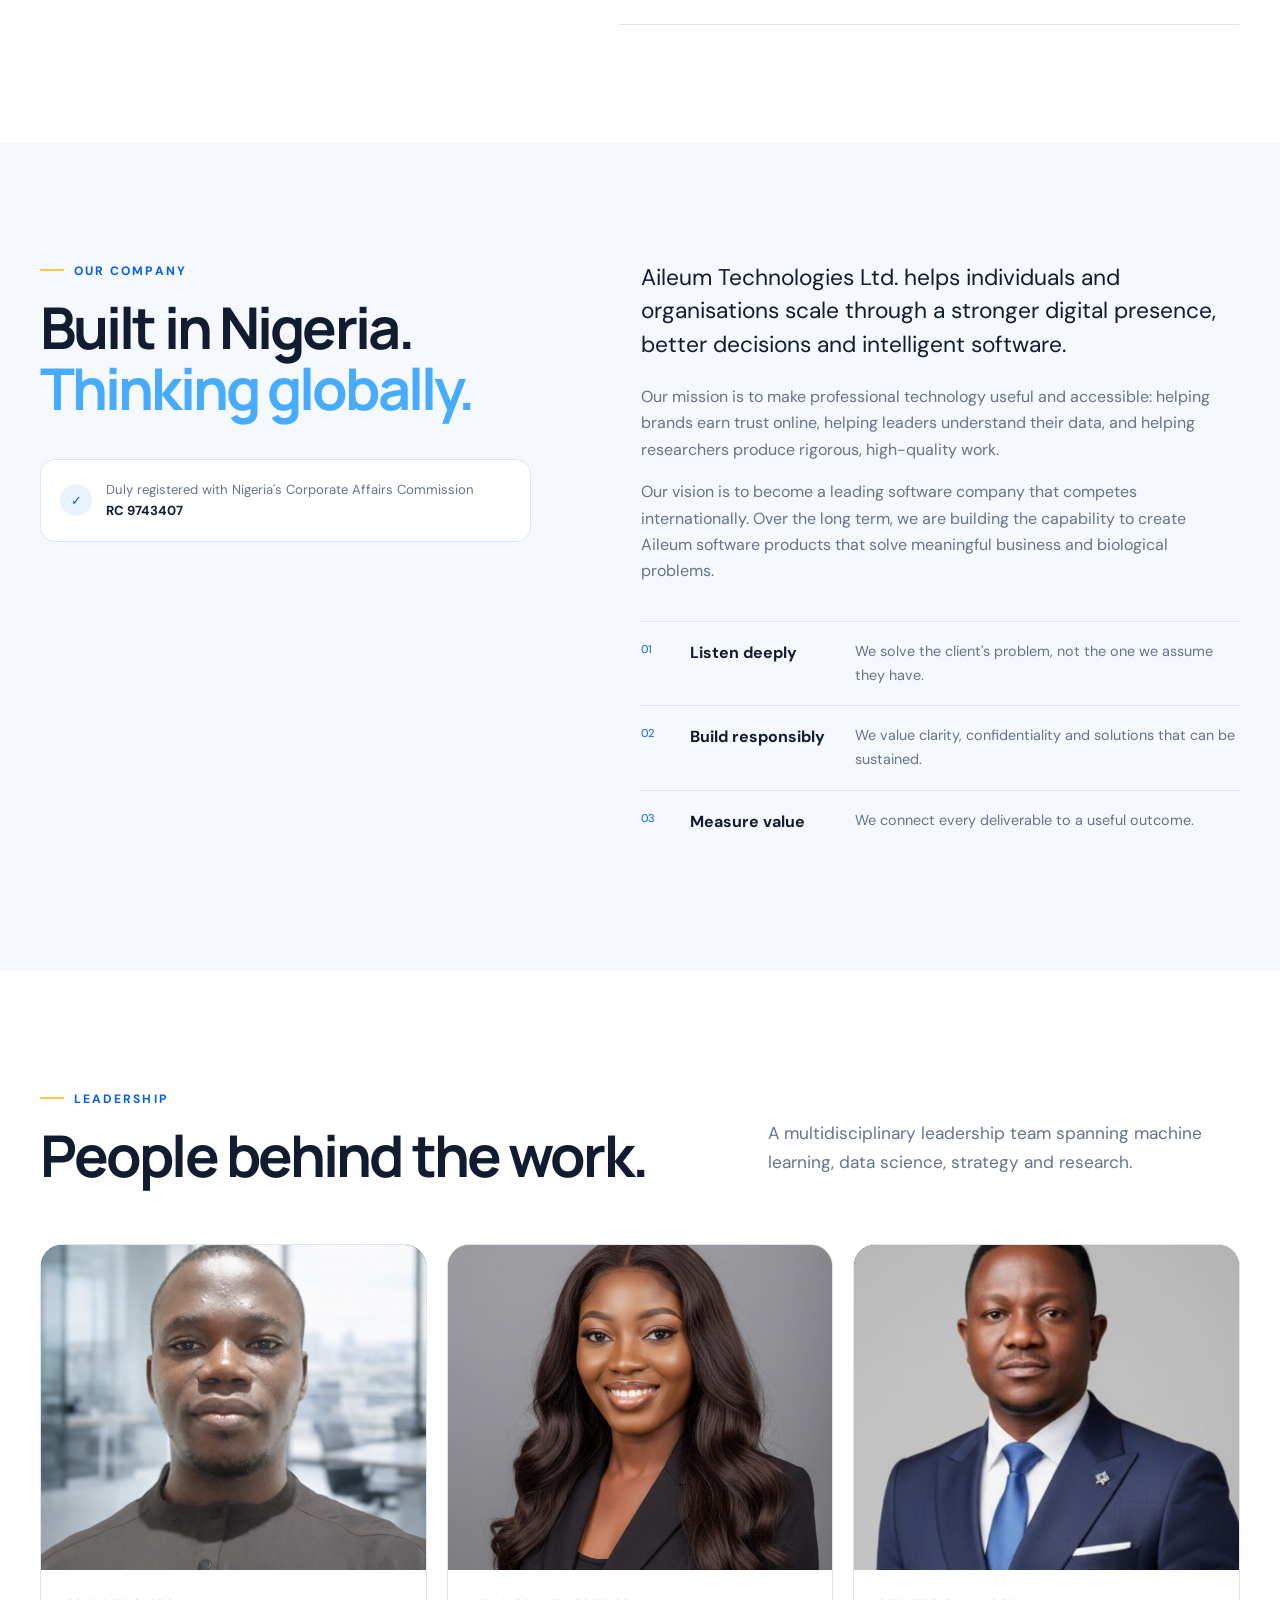
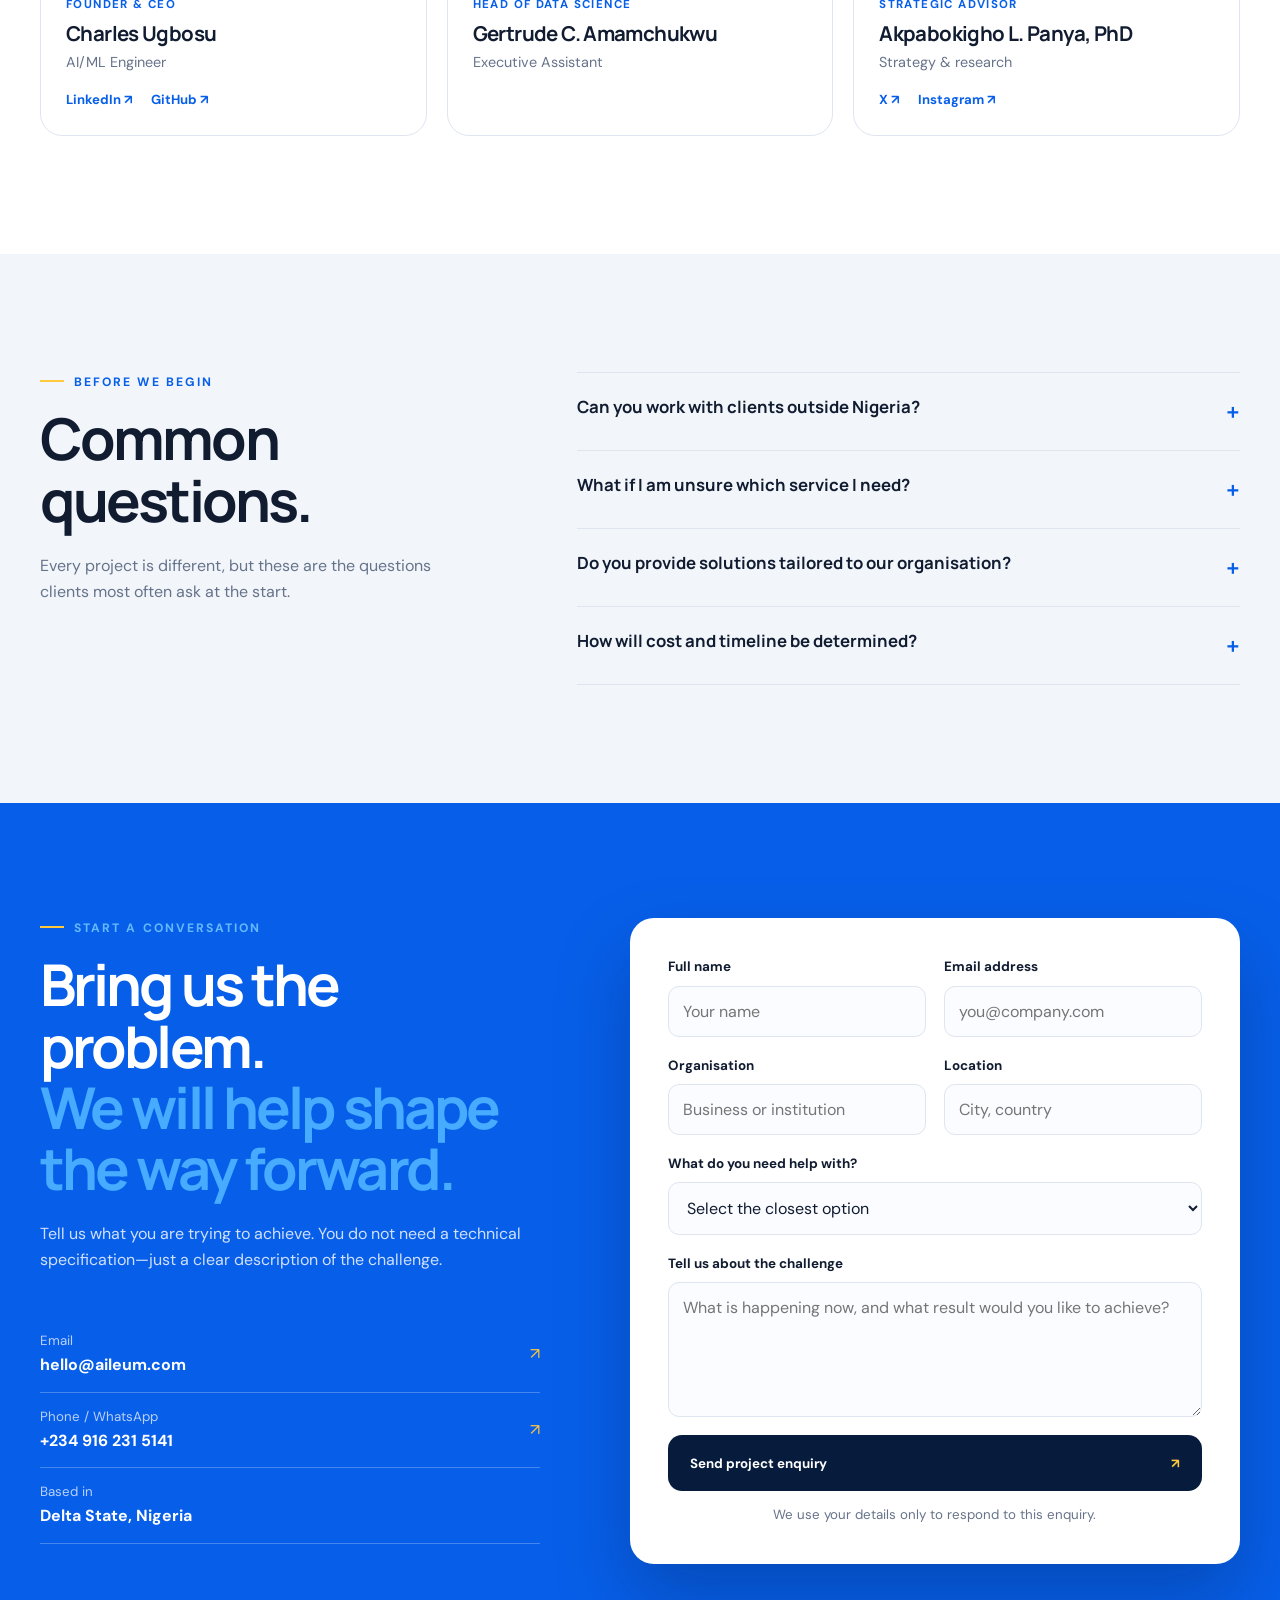
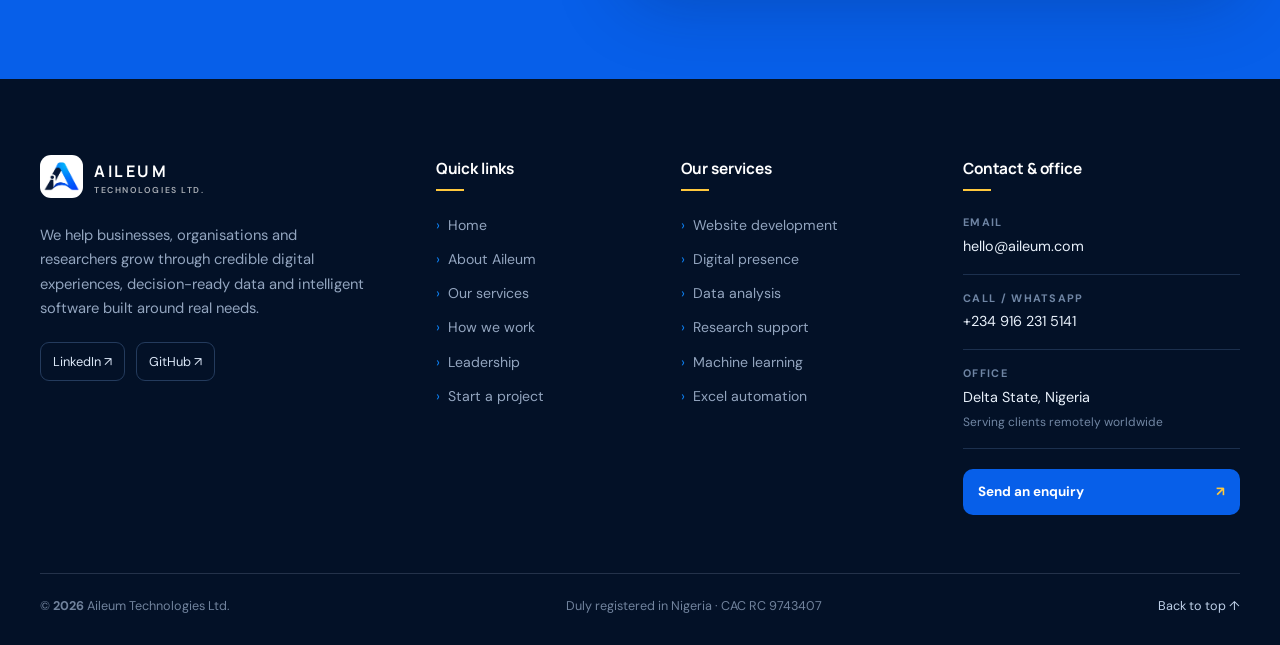
==== commit 31c8ec45: "Integrate Google Tag Manager and gtag.js Added Google Tag Manager and gtag.js for tracking." ====
--- a/index.html
+++ b/index.html
@@ -19,6 +19,16 @@
 'https://www.googletagmanager.com/gtm.js?id='+i+dl;f.parentNode.insertBefore(j,f);
 })(window,document,'script','dataLayer','GTM-M5GXSX4R');</script>
 <!-- End Google Tag Manager -->
+
+<!-- Google tag (gtag.js) -->
+<script async src="https://www.googletagmanager.com/gtag/js?id=G-2WQBW3ZG41"></script>
+<script>
+  window.dataLayer = window.dataLayer || [];
+  function gtag(){dataLayer.push(arguments);}
+  gtag('js', new Date());
+
+  gtag('config', 'G-2WQBW3ZG41');
+</script>
 
     <link
       href="https://fonts.googleapis.com/css2?family=DM+Sans:wght@400;500;600;700&family=Manrope:wght@600;700;800&display=swap"
--- a/assets/css/style.css
+++ b/assets/css/style.css
@@ -234,7 +234,7 @@
   width: 8px;
   height: 8px;
   border-radius: 50%;
-  background: var(--yellow);
+  background: #2fa464;
   box-shadow: 0 0 0 5px rgba(255, 200, 61, 0.1);
 }
 .hero-lead {
